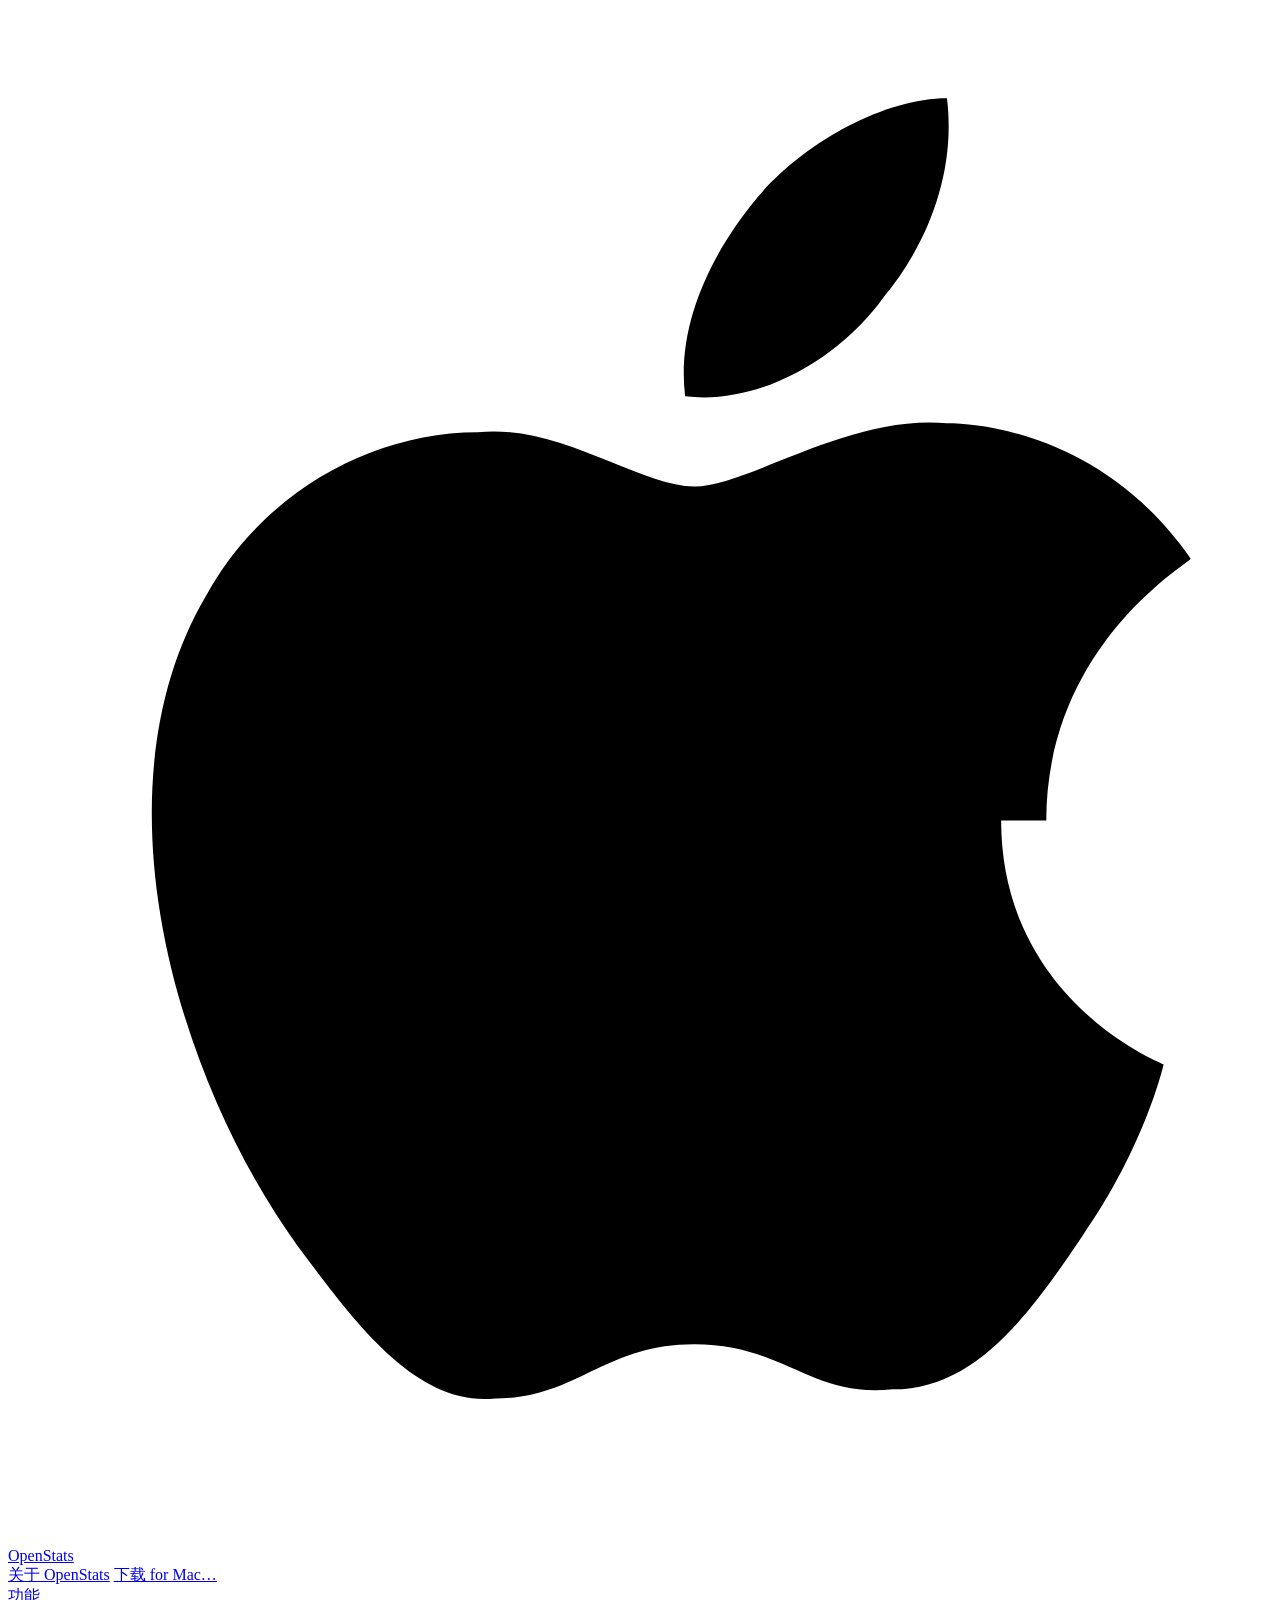
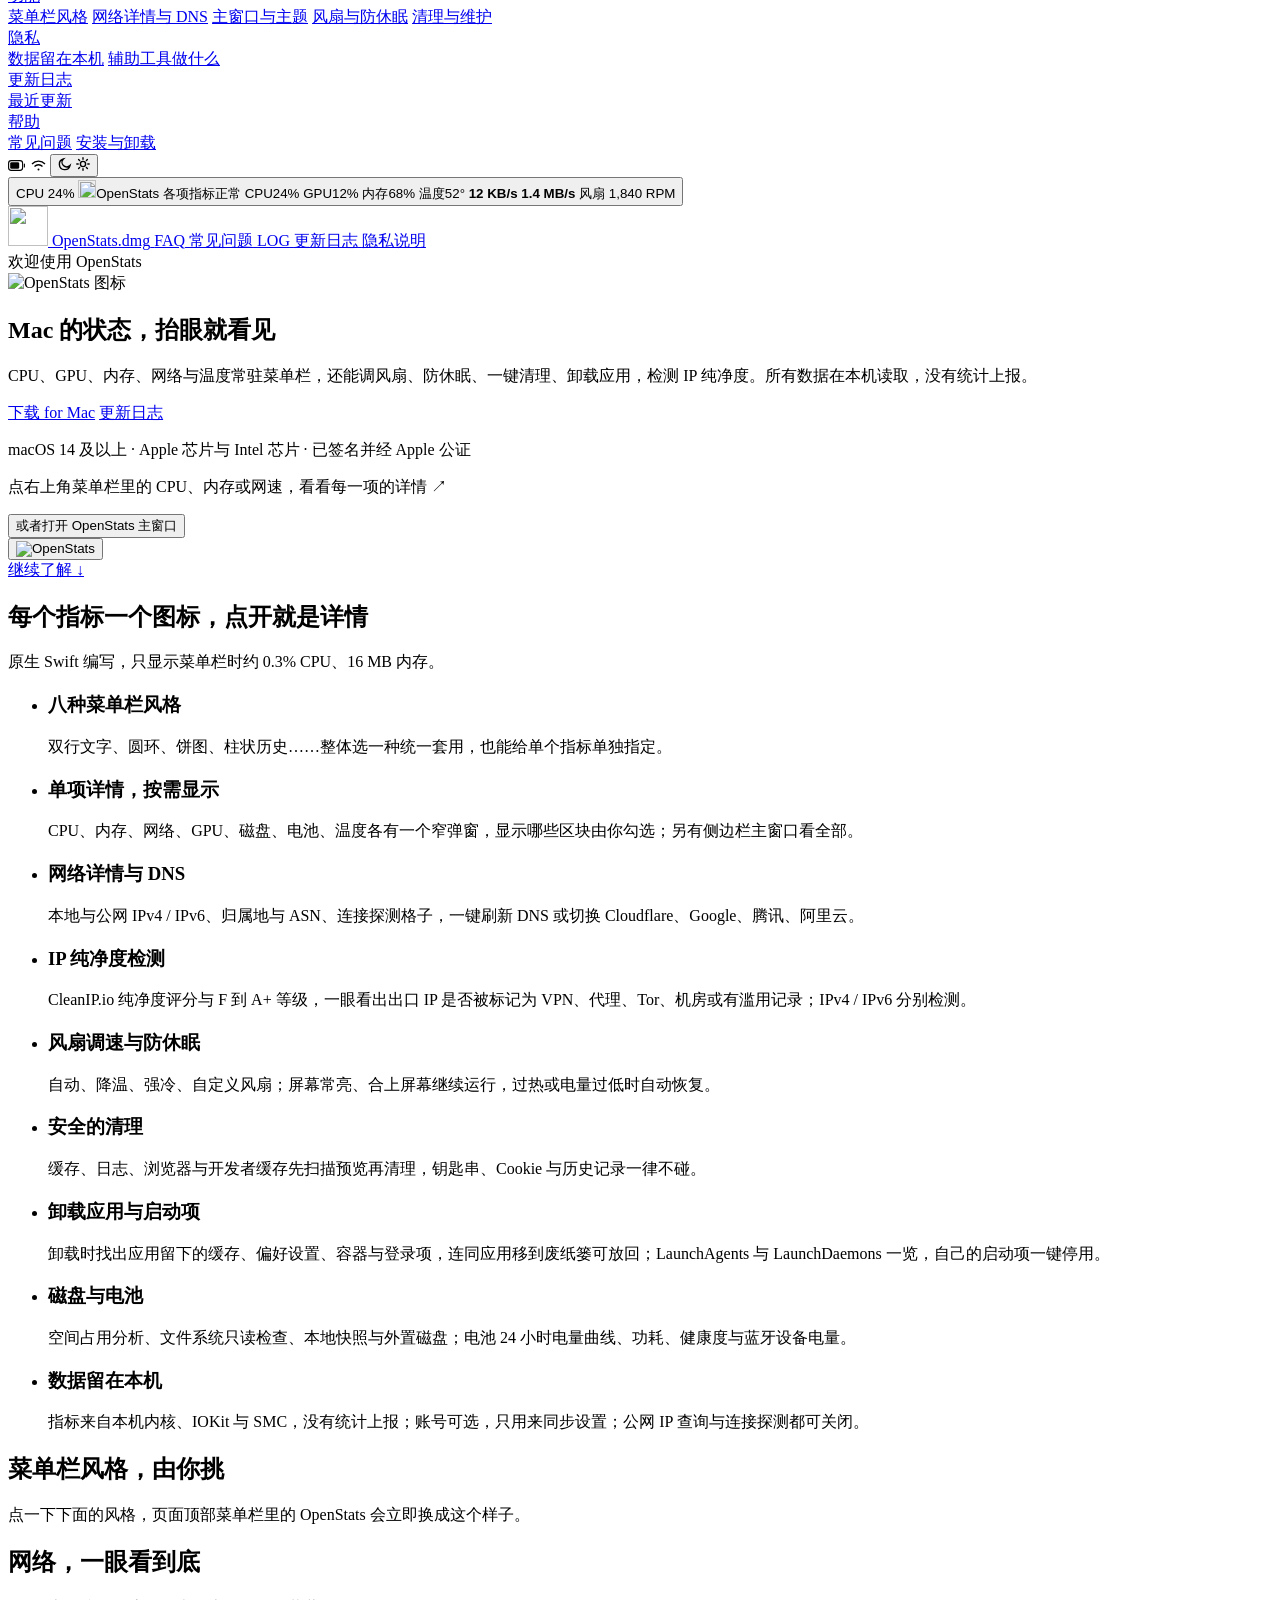
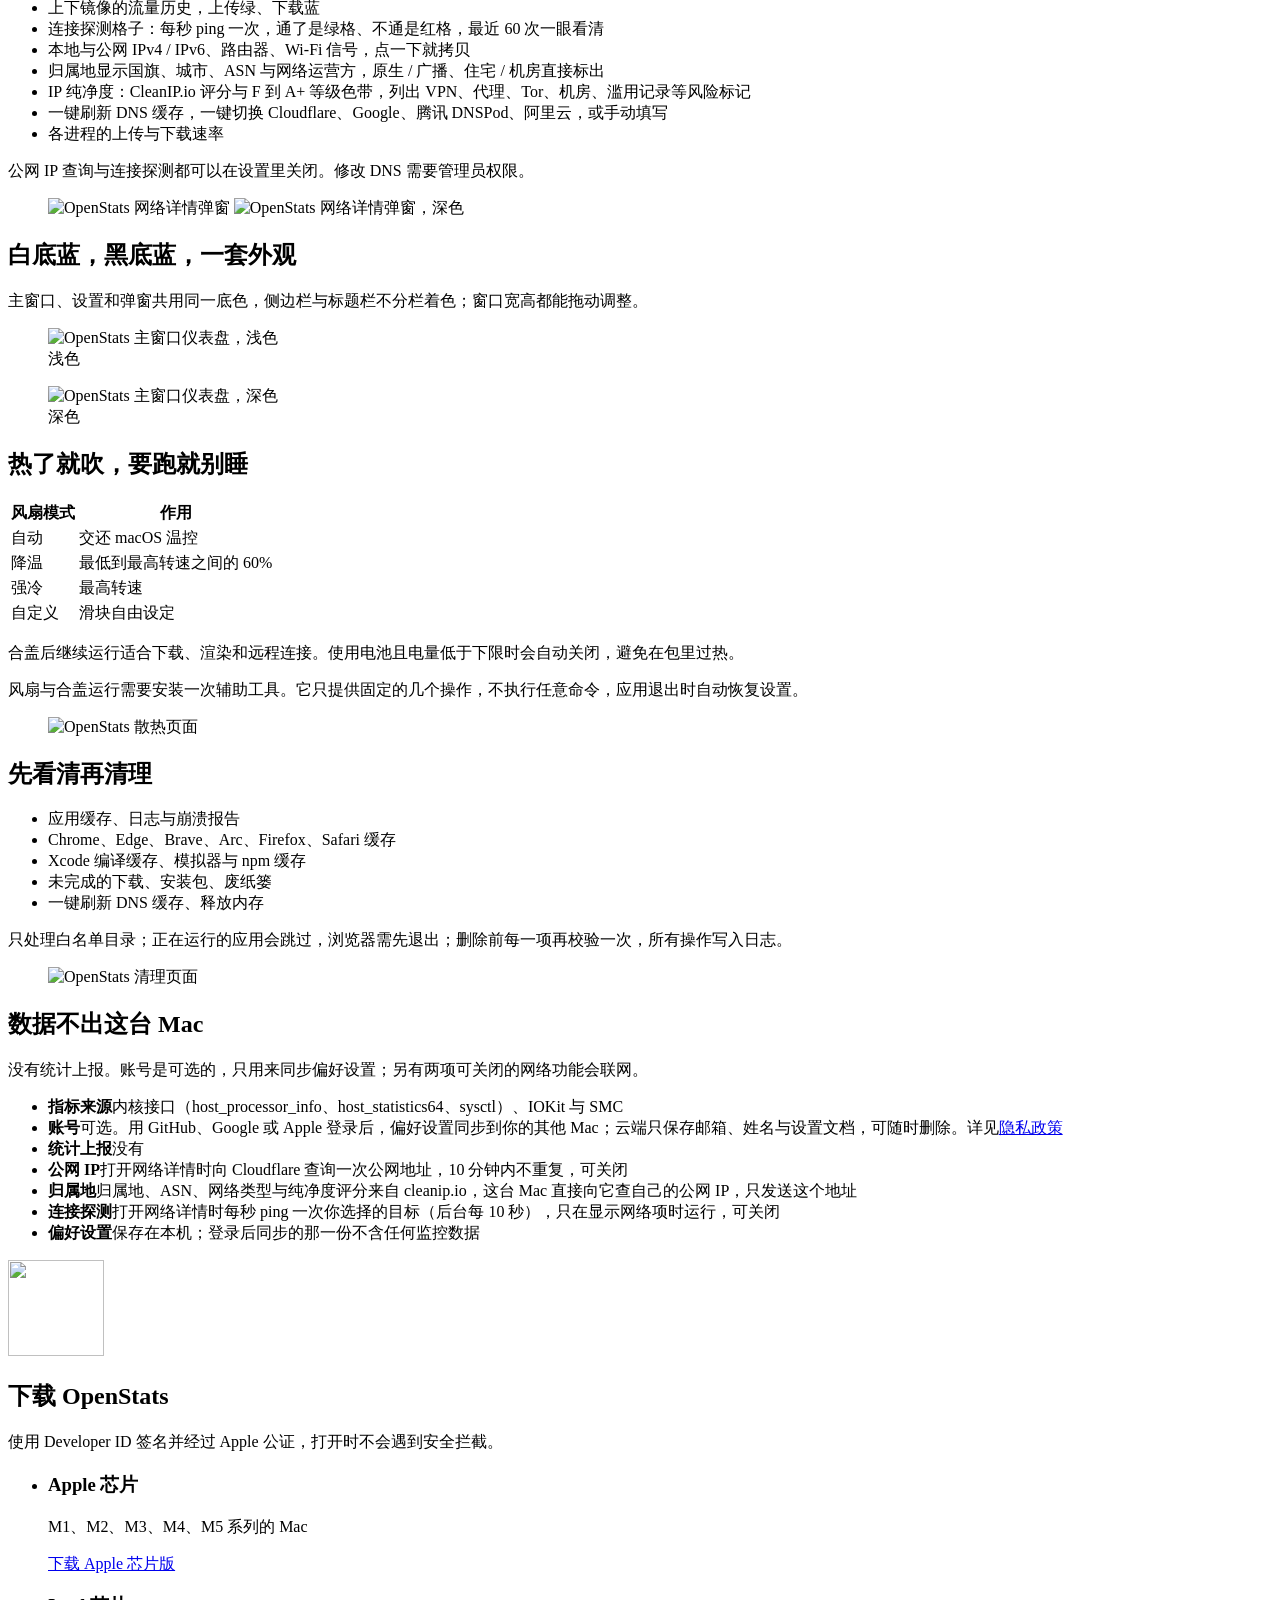
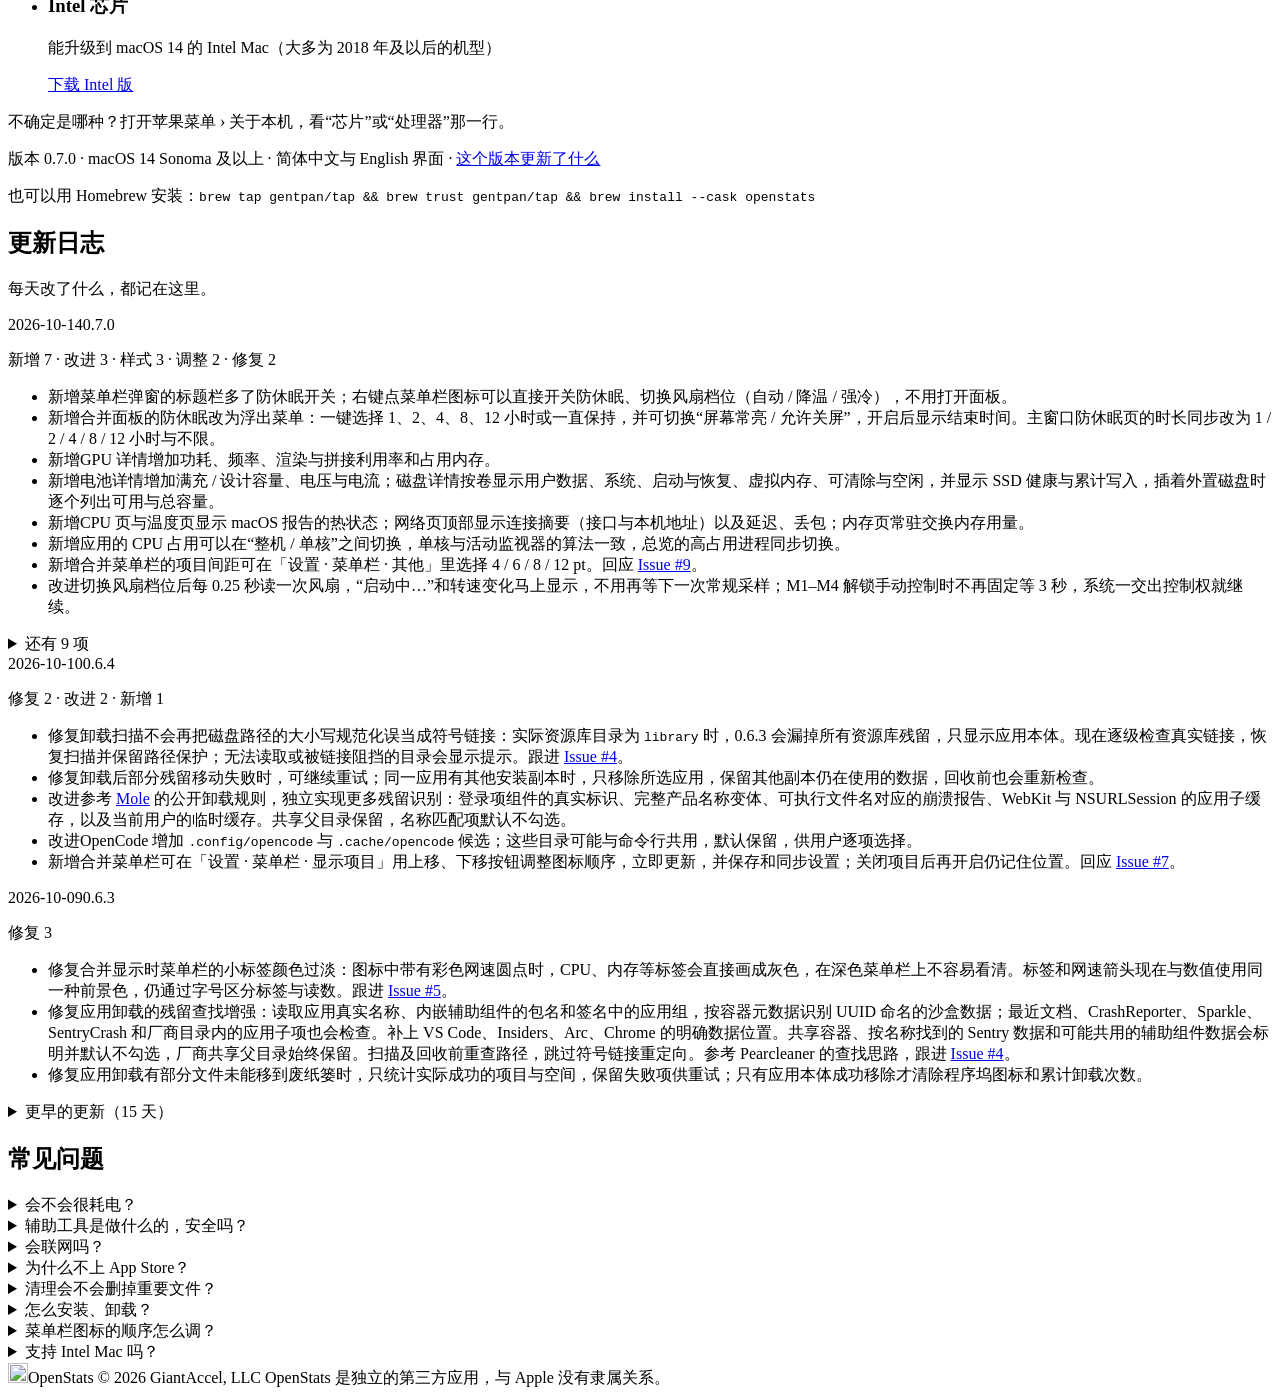
==== web/index.html @ 27b7c47d "Release 0.7.0 (0123) Redesigned menu bar popovers and combined overview, new GPU, battery, disk and " ====
<!doctype html>
<html lang="zh-CN">
<head>
<meta charset="utf-8">
<meta name="viewport" content="width=device-width, initial-scale=1">
<title>OpenStats — Mac 的状态，抬眼就看见</title>
<meta name="description" content="OpenStats 把 CPU、GPU、内存、网络与温度放进 macOS 菜单栏，还能调风扇、防休眠、一键清理。数据在本机读取，没有统计上报。">
<meta name="theme-color" content="#ffffff" media="(prefers-color-scheme: light)">
<meta name="theme-color" content="#0b0b0d" media="(prefers-color-scheme: dark)">
<link rel="canonical" href="https://getopenstats.com/">
<meta property="og:title" content="OpenStats — Mac 的状态，抬眼就看见">
<meta property="og:description" content="CPU、GPU、内存、网络与温度常驻菜单栏，还能调风扇、防休眠、一键清理。">
<meta property="og:type" content="website">
<meta property="og:url" content="https://getopenstats.com/">
<meta property="og:site_name" content="OpenStats">
<meta property="og:locale" content="zh_CN">
<meta property="og:image" content="https://getopenstats.com/assets/window-light.png">
<link rel="icon" href="assets/favicon.ico?v=871fa442" sizes="48x48">
<link rel="icon" type="image/png" sizes="32x32" href="assets/favicon-32.png?v=871fa442">
<link rel="apple-touch-icon" sizes="180x180" href="assets/apple-touch-icon.png?v=871fa442">
<script>
  // 在样式生效前确定主题，避免深色模式下先闪一下白底
  try {
    const saved = localStorage.getItem("os-theme");
    document.documentElement.dataset.theme = saved || (matchMedia("(prefers-color-scheme: dark)").matches ? "dark" : "light");
  } catch { document.documentElement.dataset.theme = "light"; }
</script>
<link rel="stylesheet" href="styles.css?v=871fa442">
<link rel="stylesheet" href="replica.css?v=871fa442">
</head>
<body>

<!-- ── 首屏：整屏就是一台 Mac ───────────────────────────────────────
     菜单栏同时是全站导航；右侧的 OpenStats 读数、点开的详情弹窗与主窗口都是 HTML 重建，
     数据由 replica.js 模拟。往下滚才是普通的介绍页。 -->
<header class="desktop" id="top">
  <div class="desktop__wall" aria-hidden="true"></div>

  <nav class="menubar" aria-label="站点导航">
    <svg class="menubar__apple" viewBox="0 0 14 17" fill="currentColor" aria-hidden="true">
      <path d="M11.5 9c0-1.9 1.5-2.8 1.6-2.9-.9-1.3-2.2-1.5-2.7-1.5-1.1-.1-2.2.7-2.8.7-.6 0-1.5-.7-2.4-.6-1.2 0-2.4.7-3 1.8-1.3 2.2-.3 5.4 1 7.2.6.8 1.3 1.8 2.2 1.7.9 0 1.2-.6 2.2-.6 1 0 1.3.6 2.2.5.9 0 1.5-.8 2.1-1.7.7-1 .9-1.9.9-1.9s-1.8-.7-1.8-2.7zM9.7 3.2c.5-.6.8-1.4.7-2.2-.7 0-1.6.5-2.1 1.1-.5.6-.9 1.4-.8 2.2.8.1 1.7-.4 2.2-1.1z"/>
    </svg>

    <div class="mb-menu">
      <a class="mb-title mb-title--app" href="#top" aria-haspopup="menu" aria-expanded="false">OpenStats</a>
      <div class="mb-drop" role="menu">
        <a role="menuitem" href="#features">关于 OpenStats</a>
        <a role="menuitem" href="#download">下载 for Mac…</a>
      </div>
    </div>
    <div class="mb-menu">
      <a class="mb-title" href="#features" aria-haspopup="menu" aria-expanded="false">功能</a>
      <div class="mb-drop" role="menu">
        <a role="menuitem" href="#styles">菜单栏风格</a>
        <a role="menuitem" href="#network">网络详情与 DNS</a>
        <a role="menuitem" href="#themes">主窗口与主题</a>
        <a role="menuitem" href="#thermal">风扇与防休眠</a>
        <a role="menuitem" href="#cleanup">清理与维护</a>
      </div>
    </div>
    <div class="mb-menu">
      <a class="mb-title" href="#privacy" aria-haspopup="menu" aria-expanded="false">隐私</a>
      <div class="mb-drop" role="menu">
        <a role="menuitem" href="#privacy">数据留在本机</a>
        <a role="menuitem" href="#faq">辅助工具做什么</a>
      </div>
    </div>
    <div class="mb-menu">
      <a class="mb-title" href="#changelog" aria-haspopup="menu" aria-expanded="false">更新日志</a>
      <div class="mb-drop" role="menu">
        <a role="menuitem" href="#changelog">最近更新</a>
      </div>
    </div>
    <div class="mb-menu">
      <a class="mb-title" href="#faq" aria-haspopup="menu" aria-expanded="false">帮助</a>
      <div class="mb-drop" role="menu">
        <a role="menuitem" href="#faq">常见问题</a>
        <a role="menuitem" href="#install">安装与卸载</a>
      </div>
    </div>

    <div class="menubar__right">
      <!-- OpenStats 的菜单栏图标：每个指标一个，内容由 replica.js 按当前风格绘制 -->
      <div class="mb-items" id="mbItems"></div>
      <svg class="menubar__extra" width="19" height="11" viewBox="0 0 19 11" fill="none" stroke="currentColor" stroke-width="1.1" aria-hidden="true">
        <rect x="0.6" y="0.6" width="14" height="9.8" rx="2.6"/><rect x="2.2" y="2.2" width="9" height="6.6" rx="1.4" fill="currentColor" stroke="none"/><path d="M16.4 4v3" stroke-linecap="round"/>
      </svg>
      <svg class="menubar__extra" width="15" height="11" viewBox="0 0 15 11" fill="none" stroke="currentColor" stroke-width="1.3" aria-hidden="true">
        <path d="M1 4a9 9 0 0 1 13 0M3.5 6.5a5.5 5.5 0 0 1 8 0"/><circle cx="7.5" cy="9.4" r="1" fill="currentColor" stroke="none"/>
      </svg>
      <button class="mb-icon" id="themeToggle" type="button" aria-label="切换浅色 / 深色">
        <svg class="mb-icon__moon" width="14" height="14" viewBox="0 0 14 14" fill="none" stroke="currentColor" stroke-width="1.4" aria-hidden="true"><path d="M12 8.6A5.4 5.4 0 1 1 5.4 2a4.2 4.2 0 0 0 6.6 6.6z"/></svg>
        <svg class="mb-icon__sun" width="14" height="14" viewBox="0 0 14 14" fill="none" stroke="currentColor" stroke-width="1.4" stroke-linecap="round" aria-hidden="true"><circle cx="7" cy="7" r="2.6"/><path d="M7 .8v1.4M7 11.8v1.4M.8 7h1.4M11.8 7h1.4M2.6 2.6l1 1M10.4 10.4l1 1M11.4 2.6l-1 1M3.6 10.4l-1 1"/></svg>
      </button>
      <time class="menubar__clock" id="menubarClock"></time>
    </div>
  </nav>

  <!-- 刘海岛：收起时是刘海，悬停或点击展开实时摘要 -->
  <button class="island" id="island" type="button" aria-expanded="false" aria-label="展开 OpenStats 刘海岛">
    <span class="island__compact">
      <span class="island__dot"></span>
      <span class="island__mini" data-bind="island-cpu">CPU 24%</span>
    </span>
    <span class="island__expanded" aria-hidden="true">
      <span class="island__row">
        <span class="island__brand"><img src="assets/icon.png?v=871fa442" alt="" width="18" height="18">OpenStats</span>
        <span class="island__health" data-bind="island-health">各项指标正常</span>
      </span>
      <span class="island__grid">
        <span class="island__tile"><span class="island__label">CPU</span><span class="island__value" data-bind="island-cpu-value">24%</span><span class="island__bar"><i data-bind="island-cpu-bar"></i></span></span>
        <span class="island__tile"><span class="island__label">GPU</span><span class="island__value" data-bind="island-gpu-value">12%</span><span class="island__bar"><i data-bind="island-gpu-bar"></i></span></span>
        <span class="island__tile"><span class="island__label">内存</span><span class="island__value" data-bind="island-mem-value">68%</span><span class="island__bar"><i data-bind="island-mem-bar"></i></span></span>
        <span class="island__tile"><span class="island__label">温度</span><span class="island__value" data-bind="island-temp-value">52°</span><span class="island__bar"><i data-bind="island-temp-bar"></i></span></span>
      </span>
      <span class="island__foot">
        <span><i class="dot dot--up"></i><b data-bind="island-up">12 KB/s</b></span>
        <span><i class="dot dot--down"></i><b data-bind="island-down">1.4 MB/s</b></span>
        <span data-bind="island-fan">风扇 1,840 RPM</span>
      </span>
    </span>
  </button>

  <!-- 左侧桌面图标 -->
  <nav class="desk-icons" aria-label="快捷入口">
    <a class="desk-icon" href="#download">
      <span class="desk-icon__art desk-icon__art--dmg" aria-hidden="true"><img src="assets/icon.png?v=871fa442" alt="" width="40" height="40"></span>
      <span class="desk-icon__name">OpenStats.dmg</span>
    </a>
    <a class="desk-icon" href="#faq">
      <span class="desk-icon__art desk-icon__art--doc" aria-hidden="true"><span>FAQ</span></span>
      <span class="desk-icon__name">常见问题</span>
    </a>
    <a class="desk-icon" href="#changelog">
      <span class="desk-icon__art desk-icon__art--doc" aria-hidden="true"><span>LOG</span></span>
      <span class="desk-icon__name">更新日志</span>
    </a>
    <a class="desk-icon" href="#privacy">
      <span class="desk-icon__art desk-icon__art--folder" aria-hidden="true"></span>
      <span class="desk-icon__name">隐私说明</span>
    </a>
  </nav>

  <!-- 欢迎窗口：首屏的主要文案 -->
  <section class="window hero" aria-labelledby="heroTitle">
    <div class="window__bar">
      <span class="window__lights" aria-hidden="true"><i></i><i></i><i></i></span>
      <span class="window__title">欢迎使用 OpenStats</span>
    </div>
    <div class="window__body hero__body">
      <img class="hero__icon" src="assets/icon.png?v=871fa442" alt="OpenStats 图标" width="72" height="72">
      <h1 class="hero__title" id="heroTitle">Mac 的状态，抬眼就看见</h1>
      <p class="hero__lead">CPU、GPU、内存、网络与温度常驻菜单栏，还能调风扇、防休眠、一键清理、卸载应用，检测 IP 纯净度。所有数据在本机读取，没有统计上报。</p>
      <div class="hero__actions">
        <a class="btn btn--primary" href="#download">下载 for Mac</a>
        <a class="btn btn--secondary" href="#changelog">更新日志</a>
      </div>
      <p class="hero__meta">macOS 14 及以上 · Apple 芯片与 Intel 芯片 · 已签名并经 Apple 公证</p>
      <p class="hero__hint">点右上角菜单栏里的 CPU、内存或网速，看看每一项的详情 ↗</p>
      <button class="hero__link" id="heroOpenWindow" type="button">或者打开 OpenStats 主窗口</button>
    </div>
  </section>

  <!-- 菜单栏详情弹窗与主窗口：由 replica.js 渲染 -->
  <div class="os-popover" id="osPopover" role="dialog" aria-label="OpenStats 详情" hidden></div>
  <div class="os-window" id="osWindow" role="dialog" aria-label="OpenStats 主窗口" hidden></div>

  <!-- 程序坞 -->
  <nav class="dock" aria-label="程序坞">
    <a class="dock__item" href="#features" title="访达"><span class="dock__art dock__art--finder" aria-hidden="true"></span></a>
    <button class="dock__item" id="dockOpenStats" type="button" title="打开 OpenStats"><img class="dock__art" src="assets/icon.png?v=871fa442" alt="OpenStats"></button>
    <a class="dock__item" href="#thermal" title="风扇与防休眠"><span class="dock__art dock__art--fan" aria-hidden="true"></span></a>
    <a class="dock__item" href="#cleanup" title="清理"><span class="dock__art dock__art--clean" aria-hidden="true"></span></a>
    <a class="dock__item" href="#install" title="Homebrew 安装"><span class="dock__art dock__art--terminal" aria-hidden="true"></span></a>
    <span class="dock__divider" aria-hidden="true"></span>
    <a class="dock__item" href="#download" title="下载"><span class="dock__art dock__art--download" aria-hidden="true"></span></a>
  </nav>

  <a class="scroll-cue" href="#features" aria-label="继续了解">继续了解 ↓</a>
</header>

<main>
  <section class="band" id="features">
    <div class="shell">
      <div class="section-head">
        <h2>每个指标一个图标，点开就是详情</h2>
        <p>原生 Swift 编写，只显示菜单栏时约 0.3% CPU、16 MB 内存。</p>
      </div>
      <ul class="feature-grid">
        <li class="feature">
          <h3>八种菜单栏风格</h3>
          <p>双行文字、圆环、饼图、柱状历史……整体选一种统一套用，也能给单个指标单独指定。</p>
        </li>
        <li class="feature">
          <h3>单项详情，按需显示</h3>
          <p>CPU、内存、网络、GPU、磁盘、电池、温度各有一个窄弹窗，显示哪些区块由你勾选；另有侧边栏主窗口看全部。</p>
        </li>
        <li class="feature">
          <h3>网络详情与 DNS</h3>
          <p>本地与公网 IPv4 / IPv6、归属地与 ASN、连接探测格子，一键刷新 DNS 或切换 Cloudflare、Google、腾讯、阿里云。</p>
        </li>
        <li class="feature">
          <h3>IP 纯净度检测</h3>
          <p>CleanIP.io 纯净度评分与 F 到 A+ 等级，一眼看出出口 IP 是否被标记为 VPN、代理、Tor、机房或有滥用记录；IPv4 / IPv6 分别检测。</p>
        </li>
        <li class="feature">
          <h3>风扇调速与防休眠</h3>
          <p>自动、降温、强冷、自定义风扇；屏幕常亮、合上屏幕继续运行，过热或电量过低时自动恢复。</p>
        </li>
        <li class="feature">
          <h3>安全的清理</h3>
          <p>缓存、日志、浏览器与开发者缓存先扫描预览再清理，钥匙串、Cookie 与历史记录一律不碰。</p>
        </li>
        <li class="feature">
          <h3>卸载应用与启动项</h3>
          <p>卸载时找出应用留下的缓存、偏好设置、容器与登录项，连同应用移到废纸篓可放回；LaunchAgents 与 LaunchDaemons 一览，自己的启动项一键停用。</p>
        </li>
        <li class="feature">
          <h3>磁盘与电池</h3>
          <p>空间占用分析、文件系统只读检查、本地快照与外置磁盘；电池 24 小时电量曲线、功耗、健康度与蓝牙设备电量。</p>
        </li>
        <li class="feature">
          <h3>数据留在本机</h3>
          <p>指标来自本机内核、IOKit 与 SMC，没有统计上报；账号可选，只用来同步设置；公网 IP 查询与连接探测都可关闭。</p>
        </li>
      </ul>
    </div>
  </section>

  <section class="band band--alt" id="styles">
    <div class="shell">
      <div class="section-head">
        <h2>菜单栏风格，由你挑</h2>
        <p>点一下下面的风格，页面顶部菜单栏里的 OpenStats 会立即换成这个样子。</p>
      </div>
      <div class="style-picker" id="stylePicker" role="radiogroup" aria-label="菜单栏风格"></div>
      <div class="style-preview">
        <div class="style-preview__bar style-preview__bar--light" id="stylePreviewLight"></div>
        <div class="style-preview__bar style-preview__bar--dark" id="stylePreviewDark"></div>
        <p class="style-preview__caption" id="styleCaption"></p>
      </div>
    </div>
  </section>

  <section class="band" id="network">
    <div class="shell split">
      <div class="split__text">
        <h2>网络，一眼看到底</h2>
        <ul class="check-list">
          <li>上下镜像的流量历史，上传绿、下载蓝</li>
          <li>连接探测格子：每秒 ping 一次，通了是绿格、不通是红格，最近 60 次一眼看清</li>
          <li>本地与公网 IPv4 / IPv6、路由器、Wi‑Fi 信号，点一下就拷贝</li>
          <li>归属地显示国旗、城市、ASN 与网络运营方，原生 / 广播、住宅 / 机房直接标出</li>
          <li>IP 纯净度：CleanIP.io 评分与 F 到 A+ 等级色带，列出 VPN、代理、Tor、机房、滥用记录等风险标记</li>
          <li>一键刷新 DNS 缓存，一键切换 Cloudflare、Google、腾讯 DNSPod、阿里云，或手动填写</li>
          <li>各进程的上传与下载速率</li>
        </ul>
        <p class="note">公网 IP 查询与连接探测都可以在设置里关闭。修改 DNS 需要管理员权限。</p>
      </div>
      <figure class="shot shot--popover split__media">
        <img class="shot--light" src="assets/popover-network-light.png?v=871fa442" alt="OpenStats 网络详情弹窗" loading="lazy">
        <img class="shot--dark" src="assets/popover-network-dark.png?v=871fa442" alt="OpenStats 网络详情弹窗，深色" loading="lazy">
      </figure>
    </div>
  </section>

  <section class="band band--alt" id="themes">
    <div class="shell">
      <div class="section-head">
        <h2>白底蓝，黑底蓝，一套外观</h2>
        <p>主窗口、设置和弹窗共用同一底色，侧边栏与标题栏不分栏着色；窗口宽高都能拖动调整。</p>
      </div>
      <div class="shots">
        <figure class="shot"><img src="assets/window-light.png?v=871fa442" alt="OpenStats 主窗口仪表盘，浅色" loading="lazy"><figcaption>浅色</figcaption></figure>
        <figure class="shot"><img src="assets/window-dark.png?v=871fa442" alt="OpenStats 主窗口仪表盘，深色" loading="lazy"><figcaption>深色</figcaption></figure>
      </div>
    </div>
  </section>

  <section class="band" id="thermal">
    <div class="shell split">
      <div class="split__text">
        <h2>热了就吹，要跑就别睡</h2>
        <table class="mode-table">
          <thead><tr><th>风扇模式</th><th>作用</th></tr></thead>
          <tbody>
            <tr><td>自动</td><td>交还 macOS 温控</td></tr>
            <tr><td>降温</td><td>最低到最高转速之间的 60%</td></tr>
            <tr><td>强冷</td><td>最高转速</td></tr>
            <tr><td>自定义</td><td>滑块自由设定</td></tr>
          </tbody>
        </table>
        <p>合盖后继续运行适合下载、渲染和远程连接。使用电池且电量低于下限时会自动关闭，避免在包里过热。</p>
        <p class="note">风扇与合盖运行需要安装一次辅助工具。它只提供固定的几个操作，不执行任意命令，应用退出时自动恢复设置。</p>
      </div>
      <figure class="shot split__media"><img src="assets/thermal.png?v=871fa442" alt="OpenStats 散热页面" loading="lazy"></figure>
    </div>
  </section>

  <section class="band band--alt" id="cleanup">
    <div class="shell split split--reverse">
      <div class="split__text">
        <h2>先看清再清理</h2>
        <ul class="check-list">
          <li>应用缓存、日志与崩溃报告</li>
          <li>Chrome、Edge、Brave、Arc、Firefox、Safari 缓存</li>
          <li>Xcode 编译缓存、模拟器与 npm 缓存</li>
          <li>未完成的下载、安装包、废纸篓</li>
          <li>一键刷新 DNS 缓存、释放内存</li>
        </ul>
        <p>只处理白名单目录；正在运行的应用会跳过，浏览器需先退出；删除前每一项再校验一次，所有操作写入日志。</p>
      </div>
      <figure class="shot split__media"><img src="assets/cleaner.png?v=871fa442" alt="OpenStats 清理页面" loading="lazy"></figure>
    </div>
  </section>

  <section class="band" id="privacy">
    <div class="shell narrow">
      <div class="section-head">
        <h2>数据不出这台 Mac</h2>
        <p>没有统计上报。账号是可选的，只用来同步偏好设置；另有两项可关闭的网络功能会联网。</p>
      </div>
      <ul class="fact-list">
        <li><b>指标来源</b><span>内核接口（host_processor_info、host_statistics64、sysctl）、IOKit 与 SMC</span></li>
        <li><b>账号</b><span>可选。用 GitHub、Google 或 Apple 登录后，偏好设置同步到你的其他 Mac；云端只保存邮箱、姓名与设置文档，可随时删除。详见<a href="privacy.html">隐私政策</a></span></li>
        <li><b>统计上报</b><span>没有</span></li>
        <li><b>公网 IP</b><span>打开网络详情时向 Cloudflare 查询一次公网地址，10 分钟内不重复，可关闭</span></li>
        <li><b>归属地</b><span>归属地、ASN、网络类型与纯净度评分来自 cleanip.io，这台 Mac 直接向它查自己的公网 IP，只发送这个地址</span></li>
        <li><b>连接探测</b><span>打开网络详情时每秒 ping 一次你选择的目标（后台每 10 秒），只在显示网络项时运行，可关闭</span></li>
        <li><b>偏好设置</b><span>保存在本机；登录后同步的那一份不含任何监控数据</span></li>
      </ul>
    </div>
  </section>

  <section class="band band--alt" id="download">
    <div class="shell narrow download">
      <img src="assets/icon.png?v=871fa442" alt="" width="96" height="96">
      <h2>下载 OpenStats</h2>
      <p>使用 Developer ID 签名并经过 Apple 公证，打开时不会遇到安全拦截。</p>
      <ul class="download__options">
        <li class="download__option">
          <h3>Apple 芯片</h3>
          <p>M1、M2、M3、M4、M5 系列的 Mac</p>
          <a class="btn btn--primary" href="download/OpenStats-0.7.0-AppleSilicon.dmg">下载 Apple 芯片版</a>
        </li>
        <li class="download__option">
          <h3>Intel 芯片</h3>
          <p>能升级到 macOS 14 的 Intel Mac（大多为 2018 年及以后的机型）</p>
          <a class="btn btn--primary" href="download/OpenStats-0.7.0-Intel.dmg">下载 Intel 版</a>
        </li>
      </ul>
      <p class="download__hint">不确定是哪种？打开苹果菜单 › 关于本机，看“芯片”或“处理器”那一行。</p>
      <p class="hero__meta">版本 0.7.0 · macOS 14 Sonoma 及以上 · 简体中文与 English 界面 · <a href="#changelog">这个版本更新了什么</a></p>
      <p class="download__brew">也可以用 Homebrew 安装：<code>brew tap gentpan/tap &amp;&amp; brew trust gentpan/tap &amp;&amp; brew install --cask openstats</code></p>
    </div>
  </section>

  <section class="band" id="changelog">
    <div class="shell narrow">
      <div class="section-head">
        <h2>更新日志</h2>
        <p>每天改了什么，都记在这里。</p>
      </div>
      <!-- changelog:start -->
      <!-- 由 Scripts/sync_changelog.py 从 CHANGELOG.md 生成，请勿手改。 -->
      <div class="log">
        <article class="log__day">
          <div class="log__head"><time datetime="2026-10-14">2026-10-14</time><span class="log__tag">0.7.0</span></div>
          <p class="log__counts">新增 7 · 改进 3 · 样式 3 · 调整 2 · 修复 2</p>
          <ul class="log__list">
            <li><span class="log__kind">新增</span>菜单栏弹窗的标题栏多了防休眠开关；右键点菜单栏图标可以直接开关防休眠、切换风扇档位（自动 / 降温 / 强冷），不用打开面板。</li>
            <li><span class="log__kind">新增</span>合并面板的防休眠改为浮出菜单：一键选择 1、2、4、8、12 小时或一直保持，并可切换“屏幕常亮 / 允许关屏”，开启后显示结束时间。主窗口防休眠页的时长同步改为 1 / 2 / 4 / 8 / 12 小时与不限。</li>
            <li><span class="log__kind">新增</span>GPU 详情增加功耗、频率、渲染与拼接利用率和占用内存。</li>
            <li><span class="log__kind">新增</span>电池详情增加满充 / 设计容量、电压与电流；磁盘详情按卷显示用户数据、系统、启动与恢复、虚拟内存、可清除与空闲，并显示 SSD 健康与累计写入，插着外置磁盘时逐个列出可用与总容量。</li>
            <li><span class="log__kind">新增</span>CPU 页与温度页显示 macOS 报告的热状态；网络页顶部显示连接摘要（接口与本机地址）以及延迟、丢包；内存页常驻交换内存用量。</li>
            <li><span class="log__kind">新增</span>应用的 CPU 占用可以在“整机 / 单核”之间切换，单核与活动监视器的算法一致，总览的高占用进程同步切换。</li>
            <li><span class="log__kind">新增</span>合并菜单栏的项目间距可在「设置 · 菜单栏 · 其他」里选择 4 / 6 / 8 / 12 pt。回应 <a href="https://github.com/gentpan/OpenStats/issues/9">Issue #9</a>。</li>
            <li><span class="log__kind">改进</span>切换风扇档位后每 0.25 秒读一次风扇，“启动中…”和转速变化马上显示，不用再等下一次常规采样；M1–M4 解锁手动控制时不再固定等 3 秒，系统一交出控制权就继续。</li>
          </ul>
          <details class="log__rest">
            <summary>还有 9 项</summary>
            <ul class="log__list">
              <li><span class="log__kind">改进</span>高占用进程、按应用汇总和网络进程列表固定名次：仍在前几名的应用留在原位、只更新数值，面板不再上下跳动。</li>
              <li><span class="log__kind">改进</span>菜单栏弹窗改用接近 macOS 原生的紧凑字号，CPU、内存、磁盘、温度弹窗的次要区块默认收起（可在设置里逐个打开），各弹窗明显变矮，合并面板从接近一屏高降到约 700pt。网络弹窗的连接探测、接口与累计流量、IP 纯净度和 DNS 保持默认显示。</li>
              <li><span class="log__kind">样式</span>合并面板重新设计：CPU、GPU、内存三个圆环一行，下面是电池 | 磁盘、网络 | 风扇两列，风扇档位改为下拉菜单，顶部改为一行状态加一行机器信息。</li>
              <li><span class="log__kind">样式</span>七个详情弹窗统一顶部版式：左边一个主数值，右边三项次要读数；数字常规字重，单位缩小变淡，只有标题用粗体。</li>
              <li><span class="log__kind">样式</span>内存的压力格子改为用量走势线，线的颜色表示压力；进度条的圆角改为略钝的直角；温度正常时不再着色，偏高变黄、过热变红。</li>
              <li><span class="log__kind">调整</span>合并菜单栏的默认项目间距从 12pt 改为 8pt。</li>
              <li><span class="log__kind">调整</span>磁盘“读写最多的应用”的数字改为与条形一致的最近十几秒平均速率，不会再出现条形很长、数字却是 0 的情况。</li>
              <li><span class="log__kind">修复</span>电池电量正好 20% 时，不同位置的颜色不一致。</li>
              <li><span class="log__kind">修复</span>风扇转速缺少千分位；网络流量峰值的上传、下载顺序与顶部不一致。</li>
            </ul>
          </details>
        </article>
        <article class="log__day">
          <div class="log__head"><time datetime="2026-10-10">2026-10-10</time><span class="log__tag">0.6.4</span></div>
          <p class="log__counts">修复 2 · 改进 2 · 新增 1</p>
          <ul class="log__list">
            <li><span class="log__kind">修复</span>卸载扫描不会再把磁盘路径的大小写规范化误当成符号链接：实际资源库目录为 <code>library</code> 时，0.6.3 会漏掉所有资源库残留，只显示应用本体。现在逐级检查真实链接，恢复扫描并保留路径保护；无法读取或被链接阻挡的目录会显示提示。跟进 <a href="https://github.com/gentpan/OpenStats/issues/4">Issue #4</a>。</li>
            <li><span class="log__kind">修复</span>卸载后部分残留移动失败时，可继续重试；同一应用有其他安装副本时，只移除所选应用，保留其他副本仍在使用的数据，回收前也会重新检查。</li>
            <li><span class="log__kind">改进</span>参考 <a href="https://github.com/tw93/Mole">Mole</a> 的公开卸载规则，独立实现更多残留识别：登录项组件的真实标识、完整产品名称变体、可执行文件名对应的崩溃报告、WebKit 与 NSURLSession 的应用子缓存，以及当前用户的临时缓存。共享父目录保留，名称匹配项默认不勾选。</li>
            <li><span class="log__kind">改进</span>OpenCode 增加 <code>.config/opencode</code> 与 <code>.cache/opencode</code> 候选；这些目录可能与命令行共用，默认保留，供用户逐项选择。</li>
            <li><span class="log__kind">新增</span>合并菜单栏可在「设置 · 菜单栏 · 显示项目」用上移、下移按钮调整图标顺序，立即更新，并保存和同步设置；关闭项目后再开启仍记住位置。回应 <a href="https://github.com/gentpan/OpenStats/issues/7">Issue #7</a>。</li>
          </ul>
        </article>
        <article class="log__day">
          <div class="log__head"><time datetime="2026-10-09">2026-10-09</time><span class="log__tag">0.6.3</span></div>
          <p class="log__counts">修复 3</p>
          <ul class="log__list">
            <li><span class="log__kind">修复</span>合并显示时菜单栏的小标签颜色过淡：图标中带有彩色网速圆点时，CPU、内存等标签会直接画成灰色，在深色菜单栏上不容易看清。标签和网速箭头现在与数值使用同一种前景色，仍通过字号区分标签与读数。跟进 <a href="https://github.com/gentpan/OpenStats/issues/5">Issue #5</a>。</li>
            <li><span class="log__kind">修复</span>应用卸载的残留查找增强：读取应用真实名称、内嵌辅助组件的包名和签名中的应用组，按容器元数据识别 UUID 命名的沙盒数据；最近文档、CrashReporter、Sparkle、SentryCrash 和厂商目录内的应用子项也会检查。补上 VS Code、Insiders、Arc、Chrome 的明确数据位置。共享容器、按名称找到的 Sentry 数据和可能共用的辅助组件数据会标明并默认不勾选，厂商共享父目录始终保留。扫描及回收前重查路径，跳过符号链接重定向。参考 Pearcleaner 的查找思路，跟进 <a href="https://github.com/gentpan/OpenStats/issues/4">Issue #4</a>。</li>
            <li><span class="log__kind">修复</span>应用卸载有部分文件未能移到废纸篓时，只统计实际成功的项目与空间，保留失败项供重试；只有应用本体成功移除才清除程序坞图标和累计卸载次数。</li>
          </ul>
        </article>
        <details class="log__older">
          <summary>更早的更新（15 天）</summary>
        <article class="log__day">
          <div class="log__head"><time datetime="2026-10-01">2026-10-01</time><span class="log__tag">0.6.3</span></div>
          <p class="log__counts">新增 3 · 调整 2</p>
          <ul class="log__list">
            <li><span class="log__kind">新增</span>菜单栏布局多一种“仅图标”：菜单栏只显示 OpenStats 标志，不画任何数值，点击弹出完整面板。原来要把所有显示项目都关掉才能只剩一个图标，而且显示的是通用的心电图符号；现在关掉所有项目时也显示 OpenStats 标志。仅图标模式下“整体风格”和“显示项目”暂不生效，已开启的项目会保留，切回其他布局后恢复。</li>
            <li><span class="log__kind">新增</span>“合并显示”和“仅图标”点开的是完整面板，指标、进程与常用工具集中在一页：顶部是健康评分与芯片、内存、系统、运行时间标签，下面两列卡片显示 CPU、GPU、内存、磁盘、网络、风扇（可直接切换自动 / 降温 / 强冷），再往下是电池、高占用进程，以及摄像头和麦克风是否正在使用、防休眠与清理入口、累计清理记录（已清理空间、已卸载应用、已优化次数）。顶部标签列出这台 Mac 上的全部项目，不再只列菜单栏里开启的。</li>
            <li><span class="log__kind">新增</span>风扇从停转起步时显示“正在启动风扇…”。Apple 芯片的风扇固件从停转起步要先低速拖转约 5 秒，期间转速读数一直是 0，之前看起来像是点了降温没反应。</li>
            <li><span class="log__kind">调整</span>“合并为一个”改名为“合并显示”。</li>
            <li><span class="log__kind">调整</span>仪表盘的芯片、内存、系统、运行时间、机型标签始终排成一行，放不下时依次省去机型、把运行时间缩成最大单位。</li>
          </ul>
        </article>
        <article class="log__day">
          <div class="log__head"><time datetime="2026-09-24">2026-09-24</time><span class="log__tag">0.6.3</span></div>
          <p class="log__counts">新增 2 · 修复 4</p>
          <ul class="log__list">
            <li><span class="log__kind">新增</span>网络测速可以选线路：开着 Surge、Clash 等 VPN 或代理时，窗口顶部出现“直连 / 经 Surge”切换。直连绑定物理网卡、绕开代理，测的是本机宽带；经代理测的是代理线路。下载、上传与延迟都按选的线路走，每张卡片标出这次走的是哪条。</li>
            <li><span class="log__kind">新增</span>国内分省三网延迟改用电信、联通、移动的标志，不再用“电 / 联 / 移”字块。</li>
            <li><span class="log__kind">修复</span>开着 VPN 时网络测速的延迟全是假的（零点几到十几毫秒）：TCP 建连被本机代理当场应答，测到的只是本机到代理这一段，与节点远近无关。现在直连时绕开代理计时；经代理时改用同一条连接上的 HTTP 往返，每次都要等目标真的回应。国内三网节点只允许测建连，始终直连测，VPN 不让绕开时直接提示，不再给出假数字。远距离线路偶尔丢握手包，国内节点多测一次、超时放宽到 4 秒。</li>
            <li><span class="log__kind">修复</span>本机宽带的延迟扣掉 Cloudflare 响应头里报的服务器处理时间，与 Cloudflare 官方测速的算法一致。</li>
            <li><span class="log__kind">修复</span>测速后顶栏出现“本次用掉”时，标题“网络测速”被挤成竖排。</li>
            <li><span class="log__kind">修复</span>绕开代理解析域名时，Cloudflare DoH 连不上就换 Google、阿里的 DoH，出口与分流窗口的原始出口归属地也因此更容易查到。</li>
          </ul>
        </article>
        <article class="log__day">
          <div class="log__head"><time datetime="2026-09-21">2026-09-21</time><span class="log__tag">0.6.3</span></div>
          <p class="log__counts">新增 1</p>
          <ul class="log__list">
            <li><span class="log__kind">新增</span>菜单栏多一种“双行居中”风格：两行各自居中。原来的“双行文字”是两行一起靠右对齐，标签比数值宽的时候（风扇 0、温度 54°），数值会被推到右边看着偏。居中之后数值正落在标签下面。设置 · 菜单栏里选整体风格，也可以只给某一项单独用。</li>
          </ul>
        </article>
        <article class="log__day">
          <div class="log__head"><time datetime="2026-09-21">2026-09-21</time><span class="log__tag">0.6.2</span></div>
          <p class="log__counts">修复 2</p>
          <ul class="log__list">
            <li><span class="log__kind">修复</span>账号登录后应用直接退出：在登录窗口里选完 GitHub、Google 或 Apple 账号，应用立即闪退，重新打开也没有登录状态。原因是系统在后台队列回调登录结果，而回调闭包带着主线程隔离，被运行时当场中止，令牌还没来得及换取和保存。现在回调改为不带隔离、收到后再回到主线程处理，并补了回归测试。</li>
            <li><span class="log__kind">修复</span>英文界面下测速窗口的“开始”按钮没有翻译，仍显示中文。</li>
          </ul>
        </article>
        <article class="log__day">
          <div class="log__head"><time datetime="2026-09-18">2026-09-18</time><span class="log__tag">0.6.1</span></div>
          <p class="log__counts">新增 1</p>
          <ul class="log__list">
            <li><span class="log__kind">新增</span>菜单栏“合并为一个”时，点击图标弹出状态总览，不再直接打开主窗口：菜单栏里开启的每一项占一行，写着当前数值、一句状态（负载与温度、已用内存、上下行速度、剩余时间等）和最近的走势，数值偏高时变色；点一行或点顶部的标签，就能看到该项的完整详情，与“每项独立”时点单个图标看到的一样。顶部标签可在总览与各项之间来回切换，面板高度随内容变化；标题栏右侧可以打开主窗口的仪表盘或设置。「设置 · 菜单栏」里各项弹窗显示哪些区块的选项，合并模式下同样可用。解决 <a href="https://github.com/gentpan/OpenStats/issues/2">Issue #2</a>：合并显示时点击只能打开主窗口，看不到各项状态。</li>
          </ul>
        </article>
        <article class="log__day">
          <div class="log__head"><time datetime="2026-09-18">2026-09-18</time><span class="log__tag">0.6.0</span></div>
          <p class="log__counts">新增 5 · 样式 1</p>
          <ul class="log__list">
            <li><span class="log__kind">新增</span>新增出口与分流窗口：网络页顶栏和菜单栏网络弹窗各有一个入口。一次检测约十秒，看清 VPN 与代理有没有生效、各个网站分别从哪个出口出去。</li>
            <li><span class="log__kind">新增</span>结论只用一句话说清：未使用代理、代理出口（地区）、代理没有生效、网络不通四种情况。右侧同时给出经代理、直连、连不上的网站数量。</li>
            <li><span class="log__kind">新增</span>本机网络：物理网卡的出口 IP、归属地、运营商与 IPv6。归属地数据来自 cleanip.io。</li>
            <li><span class="log__kind">新增</span>网站分流：25 个常用网站分别从哪个出口出去。按 AI、影音、社交、开发、国内分类筛选；接入 Cloudflare 的网站能实测出口与边缘节点，其余按国内 / 国际规则推断，每个网站带延迟信号条。</li>
            <li><span class="log__kind">新增</span>代理方式一览：VPN / 隧道、系统代理、自动代理配置、DNS 与检测到的代理软件。DNS 被代理接管时会标出来。</li>
            <li><span class="log__kind">样式</span>菜单栏网络弹窗的 DNS 区块重排：网络服务与线路做成两个徽章（Wi-Fi / 有线、直连或经过哪个代理），走隧道时标题旁有叹号提示 DNS 可能被接管，刷新 DNS 缓存改为图标按钮。</li>
          </ul>
        </article>
        <article class="log__day">
          <div class="log__head"><time datetime="2026-09-18">2026-09-18</time><span class="log__tag">0.5.0</span></div>
          <p class="log__counts">新增 6</p>
          <ul class="log__list">
            <li><span class="log__kind">新增</span>新增网络测速窗口：网络页顶栏多一个“网络测速”按钮。窗口里四块内容各自独立，可以单独跑、也可以随时停，关窗即停。</li>
            <li><span class="log__kind">新增</span>本机宽带测速：下行、上行、空载延迟与抖动。数据由 speed.cloudflare.com 测量，并显示这次走的是哪个 Cloudflare 边缘节点。</li>
            <li><span class="log__kind">新增</span>国内分省三网延迟：31 个省份 × 三网共 93 个节点。给出电信、联通、移动各自的中位延迟与逐省数值；节点来自 zstaticcdn.com，只做 TCP 建连计时、不下载任何数据。</li>
            <li><span class="log__kind">新增</span>全球节点测速：24 个节点，先测延迟再单独测下载。覆盖亚太、欧洲、北美等地，测速文件来自 Linode、Vultr、DataPacket。</li>
            <li><span class="log__kind">新增</span>全球探针看目标：从全球 10 / 20 / 30 个社区探针 ping 你填的域名。看各地访问它的延迟与丢包，走 Globalping 的公开接口，请求从本机直接发出、不带任何密钥，用的是本机 IP 每小时的免费额度；测量结果在 Globalping 上公开，所以只测你自己填写的域名。</li>
            <li><span class="log__kind">新增</span>测速有明确的用量上限：默认 10 秒 / 200 MB，先到哪个停哪个。顶栏可改成 3 秒 / 20 MB 或 5 秒 / 50 MB，并实时显示本次用掉多少流量。</li>
          </ul>
        </article>
        <article class="log__day">
          <div class="log__head"><time datetime="2026-09-17">2026-09-17</time><span class="log__tag">0.5.0</span></div>
          <p class="log__counts">调整 1</p>
          <ul class="log__list">
            <li><span class="log__kind">调整</span>程序坞默认不再显示 OpenStats 图标：以前打开主窗口（比如从风扇弹窗进入温度与风扇页）时，图标会出现在程序坞与 ⌘Tab 里，关窗后才消失。现在和其他菜单栏工具一样始终只在菜单栏运行，主窗口照常打开并置于最前。想从程序坞或 ⌘Tab 切回主窗口的，可以在「设置 · 通用」打开“在程序坞显示图标”，开关立即生效。</li>
          </ul>
        </article>
        <article class="log__day">
          <div class="log__head"><time datetime="2026-09-16">2026-09-16</time><span class="log__tag">0.4.0</span></div>
          <p class="log__counts">修复 1 · 调整 2 · 样式 6 · 新增 1</p>
          <ul class="log__list">
            <li><span class="log__kind">修复</span>修复网络弹窗偶尔露出一小截滚动条：以前弹窗打开时按当时的内容算高度，之后公网 IP、归属地等数据陆续到达，内容变高了窗口却不跟着变。现在内容一变高或变矮，窗口高度随之调整到正好放下，只有屏幕放不下时才出现滚动条；展开、收起区块时同样适用。</li>
            <li><span class="log__kind">调整</span>网络弹窗只显示公网 IP，没有 IPv6 时不占行：本地 IPv4、本地 IPv6 与路由器只在主窗口的网络页显示；没有 IPv6 时不再显示“—”占一行，网卡没有 IPv6 地址就不显示“本地 IPv6”，拿不到公网 IPv6（网络或代理不支持）就不显示“公网 IPv6”。</li>
            <li><span class="log__kind">调整</span>应用的 CPU 占用改为占整机的比例：CPU 弹窗与主窗口 CPU 页的“按应用汇总”、仪表盘的“高占用进程”，全部核心跑满为 100%，和顶部的总占用是同一把尺子。以前按单核满载为 100% 计（活动监视器的算法），多核 Mac 上一个应用动不动显示 99%、75%，容易误以为很吃 CPU；鼠标悬停在数值上仍可看到单核口径的数值。进程页保持单核口径，与活动监视器一致。</li>
            <li><span class="log__kind">样式</span>主窗口在 macOS 26 上改用液态玻璃：侧边栏是一块浮在窗口里的玻璃面板，选中项垫一块淡蓝色圆角底并随切换滑动；顶栏右侧“在菜单栏显示”一组收进玻璃胶囊。主按钮是蓝色玻璃胶囊、次要按钮与图标按钮是透明玻璃，风扇模式等快捷切换是玻璃胶囊，开关换成系统开关（拖动时滑块变成玻璃）。设置分组与数据卡片保持实色，与系统设置一致。macOS 14、15 上保持原来的样式。</li>
            <li><span class="log__kind">样式</span>菜单栏弹窗改为紧凑排版，参照 Stats：区块不再是灰底卡片，改成一条细分隔线隔开，行距收紧，顶栏按钮缩小；网络弹窗的 IP 纯净度与 DNS 默认收起成一行（纯净度显示分数与等级，DNS 显示正在使用的地址），点一下展开、标题栏右侧的箭头收起，状态会记住；流量图变矮，连接探测改为两行细格。网络弹窗从约 1520pt 降到约 950pt，其他弹窗矮了一到两成。主窗口的详情页保持原样，照常完整显示。</li>
            <li><span class="log__kind">样式</span>IP 纯净度的标题行重新排版：置信度不再是带框的绿色徽章，改成标题旁一行浅灰小字，百分比按高低着色；“查看完整报告”文字链接换成外链图标，与刷新、收起并成一组按钮，macOS 26 上合成一颗玻璃胶囊。分数右侧的 cleanip.io 字标照旧可以打开完整报告。</li>
            <li><span class="log__kind">样式</span>连接探测只用来看网络通不通：格子通了是绿色、不通是红色（不再用橙色表示延迟偏高），固定 60 格，弹窗排成 3 行、主窗口排成 2 行；去掉格子下面的延迟、抖动、丢包三项，标题右侧也不再写探测地址与频率。打开网络详情时固定每秒探测一次，「设置 · 网络」里的“探测间隔”选项随之去掉，后台低频探测仍是每 10 秒。</li>
            <li><span class="log__kind">样式</span>主窗口顶栏加高，右上角按钮高度统一：顶栏改为标准高度（52pt，原来 40pt），右上角的按钮、“在菜单栏显示”开关组与“防休眠已开启”标记统一为 32pt 高，上下各留 10pt，各页高度一致，不再偏上。macOS 26 上红绿灯按钮留在侧边栏玻璃面板之外，面板从顶栏下方开始、与右侧内容卡片顶边对齐，顶栏那一条可以按住拖动窗口。</li>
          </ul>
          <details class="log__rest">
            <summary>还有 2 项</summary>
            <ul class="log__list">
              <li><span class="log__kind">样式</span>分段切换改为苹果标准样式：灰色圆角底槽，各段等宽铺满，选中的一段是实心蓝色、白字，切换时蓝块滑过去；网络详情的 IPv4 / IPv6 切换同样是灰底蓝选中。</li>
              <li><span class="log__kind">新增</span>清理、卸载等耗时操作进行中显示全局加载框：清理、卸载应用、导出诊断信息、修改 DNS 进行中，整个主窗口压暗，中间浮一块加载框写明正在做什么（macOS 26 上是液态玻璃），期间不能误点其他操作，完成后自动消失。</li>
            </ul>
          </details>
        </article>
        <article class="log__day">
          <div class="log__head"><time datetime="2026-09-16">2026-09-16</time><span class="log__tag">0.3.2</span></div>
          <p class="log__counts">修复 2</p>
          <ul class="log__list">
            <li><span class="log__kind">修复</span>修复网络详情里 IP 纯净度查不到的问题：之前一直显示“正在查询”、IP 地址区块只剩国家，因为 cleanip.io 不再接受查询指定 IP，改为只查请求方自己的出口。现在分别锁定 IPv4 与 IPv6 连接各查一次，两族仍然各有自己的归属地与纯净度；锁定地址族的连接建不起来时退回系统默认的请求方式。用了分流代理、cleanip.io 看到的出口与 Cloudflare 看到的不同时，以 cleanip.io 看到的地址显示，纯净度与地址对得上。</li>
            <li><span class="log__kind">修复</span>修复查询失败后纯净度长时间空着：空结果不再被当成有效结果保存 7 天，没查到的下次打开网络详情就会重查，服务恢复后纯净度不会一直空着。</li>
          </ul>
        </article>
        <article class="log__day">
          <div class="log__head"><time datetime="2026-09-15">2026-09-15</time><span class="log__tag">0.3.1</span></div>
          <p class="log__counts">新增 2</p>
          <ul class="log__list">
            <li><span class="log__kind">新增</span>支持 Intel 芯片的 Mac：分别发布 Apple 芯片版与 Intel 版安装包，官网与 Homebrew 按芯片提供下载（Homebrew 自动选择）。Intel 机型需要 macOS 14 Sonoma 或更高版本；用 Apple 智能解释进程只能在 Apple 芯片上使用，Intel 机型的 CPU 不分性能核与能效核，部分功耗与频率读数可能不显示。</li>
            <li><span class="log__kind">新增</span>在线升级按芯片下载对应的安装包，并在安装前核对安装包支持这台 Mac 的芯片；在 Apple 芯片上经 Rosetta 运行的 Intel 版会升级为 Apple 芯片版。</li>
          </ul>
        </article>
        <article class="log__day">
          <div class="log__head"><time datetime="2026-09-15">2026-09-15</time><span class="log__tag">0.3.0</span></div>
          <p class="log__counts">新增 8 · 调整 14 · 修复 3</p>
          <ul class="log__list">
            <li><span class="log__kind">新增</span>菜单栏新增“电池”项目：电量按九种风格显示（电量条、圆环、饼图、数字等），充电中带闪电，电量低于 20% 按“高负载时着色”变红。点击弹出电池详情：电量与剩余 / 充满时间、适配器功率、电池温度、最近 24 小时电量曲线、功耗、健康度与循环次数、已连接蓝牙设备的电量（AirPods 左右耳与充电盒、妙控键盘 / 鼠标 / 触控板），可跳到系统电池设置；主窗口也有对应的“电池”页，历史页多了电池电量曲线。没有电池的 Mac（mini、Studio、iMac）上这个项目改为显示电量最低的蓝牙设备，弹窗只列蓝牙设备。「设置 · 菜单栏」新增“蓝牙设备电量低时提示”：某个设备低于 20% 时在电池项目旁显示它的图标与电量。</li>
            <li><span class="log__kind">新增</span>网络详情“接口”区块右上角新增重置按钮：把开机后下载 / 上传归零、从现在起重新累计，标题旁标出起算时间，两行改叫“重置后下载 / 上传”；重启后自动回到开机后累计，右键按钮可随时改回。</li>
            <li><span class="log__kind">新增</span>磁盘页从展示页变成能动手的磁盘工具，新增四张卡片：<ul class="log__sub"><li>空间占用：统计家目录里每个文件夹占多少，并列出最大的 20 个文件（应用、照片图库等按整体算一个）；可在访达中显示，家目录里、Library 之外的文件可以直接移到废纸篓。只读扫描，文件多时需要几十秒，可随时停止。</li><li>文件系统检查：调用系统的 diskutil 对启动盘做一次只读检查，相当于“磁盘工具”的急救但不修改任何东西；记住上次检查的时间与结果，发现问题时提示去磁盘工具修复。</li><li>本地快照：列出 Time Machine 留在本机的快照（它们计入“可清除”空间），可一键全部删除；辅助工具够新时由它执行，否则请求一次管理员授权。辅助工具协议升到第 4 版，已安装的旧版会提示重新安装。</li><li>其他磁盘：列出外置硬盘、U 盘、镜像与网络共享的容量，可在访达中显示或直接推出；接入、拔出时自动刷新。</li></ul></li>
            <li><span class="log__kind">新增</span>网络详情新增「IP 纯净度」区块：CleanIP.io 的纯净度评分与等级画成占满整行的 F 到 A+ 六段色带，分数在色带上方、得分处有标记，同一行右侧是 cleanip.io 字标，点了打开这个 IP 的完整报告；下面列出风险评分、命中的风险标记（VPN、代理、Tor、机房、滥用记录等）与一句评价。IP 地址区块用 cleanip.io 样式的徽章标出原生 / 广播、住宅 / 机房与运营商类型（ISP 等），徽章样式作为通用组件收进设计系统。</li>
            <li><span class="log__kind">新增</span>账号与设置同步（设置 · 账号与同步）：用 GitHub、Google 或 Apple 登录后，菜单栏项目与风格、刷新频率、外观与语言、详情弹窗的区块、连接探测、通知、快捷键、风扇安全温度、合盖电量下限会保存到 getopenstats.com，换一台 Mac 登录即自动恢复。设置改动 2 秒后上传，启动、唤醒与每 15 分钟检查一次云端；第一次登录时本机与云端都有内容且不同，会让你选用哪一份，之后以最后写入为准。登录走系统的授权窗口，令牌存在钥匙串，云端只保存邮箱、姓名与设置文档，可随时退出或删除云端数据。不登录时应用行为不变。</li>
            <li><span class="log__kind">新增</span>CPU 走势时长可选 1 / 3 / 5 分钟：走势线上方一行小字切换，弹窗与主窗口共用；曲线按真实采样时间定位，最新一次采样固定在右边缘，睡眠等超过 10 秒没有采样的地方线条断开。</li>
            <li><span class="log__kind">新增</span>菜单栏新增“磁盘”项目：显示启动磁盘已用占比，八种风格都可用；点击弹出磁盘详情（容量与可用空间、读写速度、SSD 健康、读写最多的应用），区块可在设置里逐个隐藏。主窗口磁盘页右上角同样可以直接开关，“温度与风扇”页右上角现在有温度、风扇两个开关。</li>
            <li><span class="log__kind">新增</span>CPU 详情新增“各核心占用”区块：主窗口里每个核心一个小圆环，中间写百分比，按“核心 1…N”编号并按类型分组，超过 60% 变橙、85% 变红；弹窗里是每核一根柱子的紧凑版，默认关闭，可在“设置 · 菜单栏”的 CPU 弹窗显示里打开。</li>
          </ul>
          <details class="log__rest">
            <summary>还有 17 项</summary>
            <ul class="log__list">
              <li><span class="log__kind">调整</span>公网 IP 的归属地改用 cleanip.io：去掉本地 MaxMind GeoLite2 数据库（含下载、导入、自动更新的整个“IP 归属地数据库”设置区块）；归属地、ASN、网络类型与纯净度都由这台 Mac 直接向 cleanip.io 查询、不经过我们的服务器，只发送公网地址。</li>
              <li><span class="log__kind">调整</span>「设置 · 菜单栏」每个显示项目下面多了一行“菜单栏风格”：给这一项单独选一种风格（默认跟随整体，菜单里标出整体现在是哪种），旁边是这一项按当前风格、实时读数画出的预览，改了立刻能看到。以前这个选择藏在开关旁一个没有说明的下拉里，不容易发现。温度、风扇只提供文字类的三种风格；原“风格”分组改名“整体风格”并加了说明。</li>
              <li><span class="log__kind">调整</span>菜单栏弹窗右上角的两个按钮：左边改为该指标自己的图标（网络是网络图标、磁盘是硬盘），点了直接进主窗口里这个指标的页面；右边的齿轮进总设置。</li>
              <li><span class="log__kind">调整</span>公网 IP 双栈支持：IPv4 与 IPv6 各自查询归属地与纯净度、各自缓存；两族都有时 IP 地址区块用胶囊开关切换 IPv4 / IPv6。纯净度区块的标题一行排开：地址族徽章（只有一族时不标）、置信度徽章（高绿、中灰、低黄）、完整报告链接，右侧是刷新按钮；IP 地址区块也有同样的刷新按钮，都是忽略缓存立即重查，查询进行中按钮变成系统的转圈。</li>
              <li><span class="log__kind">调整</span>公网 IP 的归属地结果保存在本机：点开网络详情立刻显示上次的结果，后台只向 Cloudflare 核对一下地址；地址没变且不满 7 天就不再查归属地，换了 IP、超过 7 天或点了刷新才重新查。</li>
              <li><span class="log__kind">调整</span>磁盘页与磁盘弹窗的“读取 / 写入”两组数值各占一半宽度，数字长短变化时位置不再左右挪动。</li>
              <li><span class="log__kind">调整</span>磁盘“读写最多的应用”与网络详情“高占用进程”改为稳定的 5 条榜单：按最近十几秒的平均速率排序和画条，数字仍是当前速率；刚安静下来的应用会在榜上停留几秒再退出，不再随每秒的波动忽隐忽现、上下乱跳。</li>
              <li><span class="log__kind">调整</span>磁盘页与磁盘弹窗的容量改为分段条：已用、可清除、可用三段按比例排在一条里，段内直接标名称与百分比，下方图例给出各自的容量；可清除是系统随时可以腾出的缓存，访达的“可用”把它算在内。</li>
              <li><span class="log__kind">调整</span>磁盘页“读写最多的应用”与 CPU、内存详情“按应用汇总”的排行条不再画灰色底槽，只保留代表相对占比的蓝色条。</li>
              <li><span class="log__kind">调整</span>「设置 · 菜单栏」的显示项目上方加了一条说明：按住 ⌘ 拖动可以调整菜单栏图标的顺序，新开启的项目由系统安排位置；各页面右上角的开关悬停时也有同样的提示。官网常见问题同步补充。</li>
              <li><span class="log__kind">调整</span>网络详情的 DNS 切换改为下拉菜单：“配置方式”一行直接是菜单，选 Cloudflare、Google 等预设立即切换，选“手动”展开输入框，自定义地址时旁边有铅笔按钮可再次修改；不再显示六个并排的按钮，省下两行。</li>
              <li><span class="log__kind">调整</span>主窗口的 CPU 走势图加上 0–100% 刻度与起点、中点、现在三个时间标签。</li>
              <li><span class="log__kind">调整</span>CPU 详情的解释性文字不再常驻：热力图怎么看、每类核心是干什么的、平均负载怎么理解、按应用汇总为什么会超过 100%，都收进区块标题旁的 ⓘ，鼠标悬停 ⓘ 或卡片内容时才显示，界面上只留数据。</li>
              <li><span class="log__kind">调整</span>核心类型说人话：核心分工的悬停说明写明每类核心是干什么的（最快的处理重活、更省电的负责后台和轻量任务，系统自动分配）；各核心占用的分组标题、热力图的行标签都带上核心数量，热力图说明写明“每行一个核心（共 N 个），颜色越深越忙”；最忙的核心改为“核心 7（性能核）”这种统一编号。</li>
              <li><span class="log__kind">修复</span>菜单栏弹窗的内容整体偏左、右边留白更宽：接了鼠标时系统默认常驻滚动条，滚动区域给它预留了一条宽度。现在应用内一律用浮层滚动条，内容占满整个弹窗宽度，主窗口页面同样处理。</li>
              <li><span class="log__kind">修复</span>网络详情里的归属地国旗画错：中国、乌兹别克斯坦等 63 面旗子的 SVG 用了嵌套引用，系统渲染器画成一大块白。现在国旗改为预先渲染好的 PNG，全部按参考图核对过。</li>
              <li><span class="log__kind">修复</span>各监控页右上角的“在菜单栏显示”开关点不动：页面的滚动区域会自动向上延伸到顶栏底下，把开关的点击截走了；现在顶栏盖在滚动区域之上，GPU、磁盘等页面的开关可以正常点击。</li>
            </ul>
          </details>
        </article>
        <article class="log__day">
          <div class="log__head"><time datetime="2026-09-14">2026-09-14</time><span class="log__tag">0.3.0</span></div>
          <p class="log__counts">新增 2 · 调整 2</p>
          <ul class="log__list">
            <li><span class="log__kind">新增</span>系统通知新增“CPU 持续高负载”：总占用持续 1 分钟高于设定值（70% / 80% / 90%）时提醒，点通知打开 CPU 详情。</li>
            <li><span class="log__kind">新增</span>菜单栏风格新增“折线历史”：最近 30 次采样（约 1 分钟）的走势折线，线下填淡色；设置里有示例预览。</li>
            <li><span class="log__kind">调整</span>CPU 详情重新整理：顶部直接显示 CPU 温度（下方附离 100°C 的余量，不再把余量当主数值），走势线下标出最近 60 秒的峰值；核心热力图右侧加一根粗条画此刻各核心的占用；核心分工标出芯片型号，频率跟在占用后面用次要颜色显示；按应用汇总注明“以单核满载为 100%”，解释各应用相加为什么会超过顶部的总占用。</li>
            <li><span class="log__kind">调整</span>主窗口的 CPU 页：走势线加高并带 25% / 50% / 75% 参考线，核心分工与排队程度并排显示，不再整页单列拉长。</li>
          </ul>
        </article>
        <article class="log__day">
          <div class="log__head"><time datetime="2026-09-13">2026-09-13</time><span class="log__tag">0.3.0</span></div>
          <p class="log__counts">新增 13 · 调整 4</p>
          <ul class="log__list">
            <li><span class="log__kind">新增</span>在线升级：启动时和之后每天检查官网版本清单，发现新版本时弹出版本号与更新摘要，可一键安装、以后再说或跳过此版本；下载后依次核对 sha256、包名与版本、开发者签名团队和 Apple 公证，任何一项不通过都放弃安装；旧版先备份再原地替换，失败自动还原，装完自动重启到新版。「设置 · 关于」与应用菜单里可以手动检查更新。</li>
            <li><span class="log__kind">新增</span>辅助工具版本检查：启动时核对正在运行的辅助工具版本；旧进程还在运行时先断开让它退出，由系统启动新版本，仍然旧时在风扇、合盖运行和辅助工具设置里提示“重新安装”，侧边栏对应项目显示提醒圆点；有新版本时“关于”旁同样显示圆点。</li>
            <li><span class="log__kind">新增</span>导出诊断信息（设置 · 关于）：把版本、系统与辅助工具状态、主要设置、最近 3 天的运行日志、清理记录和最近的崩溃报告打包成 zip，反馈问题时附上；自动去掉用户目录名、IP 与硬件地址，不含序列号。应用与辅助工具的关键操作和错误写入系统日志。</li>
            <li><span class="log__kind">新增</span>系统通知（设置 · 通知）：CPU 过热（持续 1 分钟高于设定温度）、内存压力严重（持续 30 秒）、磁盘空间不足（低于 10% 或 10 GB）、网络断开超过 20 秒（恢复后再提示）、电池最大容量低于 80%，逐项开关，默认关闭；同一状况持续期间只提醒一次并有冷却时间，点通知打开对应页面；可发送测试通知，通知被关闭时提示去系统设置打开。</li>
            <li><span class="log__kind">新增</span>功耗与频率：“温度与风扇”页和温度详情新增功耗，显示整机功耗走势、电源输入、电池充放电功率和 GPU 功耗（读 SMC 与系统能耗统计，不需要辅助工具）；CPU 详情的核心分工显示各类核心工作时的平均频率。读取能耗统计有一定开销，只在这些界面打开时每 2 秒读一次。</li>
            <li><span class="log__kind">新增</span>磁盘页（主窗口侧边栏“磁盘”）：启动磁盘容量、所有磁盘合计的实时读写速度与 60 秒走势、SSD 健康（通过系统自带的 NVMe SMART 接口读取剩余寿命、累计读写量、备用空间、温度、通电时间与次数、异常断电和介质错误，出现警告时提示备份）、读写磁盘最多的应用；磁盘空间不足的通知改为打开磁盘页。</li>
            <li><span class="log__kind">新增</span>卸载应用（主窗口工具分组）：列出“应用程序”里的第三方应用及其体积，选中或把应用拖进来后找出它留下的应用数据、缓存、偏好设置、沙盒容器、窗口状态、日志、网页数据和登录启动项，可逐项取消勾选；确认后连同应用一起移到废纸篓（可放回），并从程序坞移除图标。只匹配应用包名与同名目录，系统自带和 Apple 的应用不列出，正在运行时提示先退出。</li>
            <li><span class="log__kind">新增</span>启动项（主窗口工具分组）：列出当前用户、所有用户的 LaunchAgents 和系统 LaunchDaemons，显示所属应用、可执行文件、是否登录时运行 / 保持运行，以及运行中（PID）、已加载、已停用状态；当前用户的启动项可以直接停用或重新启用（写入 launchd 停用记录并卸载，不删除文件），其余只读并提供登录项设置入口。</li>
          </ul>
          <details class="log__rest">
            <summary>还有 9 项</summary>
            <ul class="log__list">
              <li><span class="log__kind">新增</span>历史（主窗口监控分组）：每分钟把 CPU 平均与峰值、内存与内存压力、网络上下行、GPU、CPU 最高温度和整机功耗写入本机 SQLite 数据库，保留 7 天；可回看最近 1 小时 / 24 小时 / 7 天，睡眠等没有记录的时段线条断开，内存压力严重的时段标红，鼠标移到图上查看那一刻的数值；可关闭记录或清除历史，数据不上传。</li>
              <li><span class="log__kind">新增</span>蓝牙设备电量：本机信息页列出已连接的键盘、鼠标、触控板和耳机的电量（AirPods 分左耳、右耳、充电盒），低于 20% 标红；通知里新增“蓝牙设备电量低”（低于 15%）。</li>
              <li><span class="log__kind">新增</span>全局快捷键（设置 · 通用）：可为显示 / 隐藏主窗口、打开进程页、开关防休眠、释放内存录制快捷键，在任何应用中都能用，不需要辅助功能权限；被其他应用占用时提示更换。</li>
              <li><span class="log__kind">新增</span>桌面小组件“系统概览”：小号显示 CPU、内存圆环与磁盘用量，中号显示 CPU、内存、磁盘、电池四个圆环和磁盘可用空间；在自己的沙盒进程里读取数据，主应用没开也能显示，刷新间隔由系统决定（几分钟一次）。</li>
              <li><span class="log__kind">新增</span>英文界面（设置 · 通用 · 语言）：跟随系统、简体中文、English 三选一，系统首选语言不是中文时默认显示英文；约 880 条界面文案、通知、错误提示和 Apple 智能解释的回答都有英文版本，日期按英文格式显示；切换后界面、菜单与菜单栏立即换成新语言，显示器、应用名称等由系统提供的文字在下次启动时切换。</li>
              <li><span class="log__kind">调整</span>连接探测更省电：打开网络详情时按设置的间隔探测；详情关闭、只在菜单栏显示网速时改为每 10 秒低频探测，并允许系统合并唤醒，也可以在设置里关闭后台探测。</li>
              <li><span class="log__kind">调整</span>进程页每 2 秒刷新一次（读取全系统进程需要启动 ps），其他页面仍为每秒。</li>
              <li><span class="log__kind">调整</span>菜单栏图标用 ⌘ 拖动调整的顺序会被记住，重启应用或切换显示项目后保持不变。</li>
              <li><span class="log__kind">调整</span>本机信息的电池卡片提供“电池设置”入口，用 macOS 自带的充电上限（80%–100%）；新款机型不再开放第三方写入 SMC 充电控制键，因此不另做一套充电限制。</li>
            </ul>
          </details>
        </article>
        <article class="log__day">
          <div class="log__head"><time datetime="2026-09-13">2026-09-13</time><span class="log__tag">0.2.0</span></div>
          <p class="log__counts">新增 30 · 样式 12 · 修复 6</p>
          <ul class="log__list">
            <li><span class="log__kind">新增</span>菜单栏显示 CPU、GPU、内存、网速、CPU 温度和风扇转速。</li>
            <li><span class="log__kind">新增</span>菜单栏风格：双行文字、单行文字、图标、圆环、饼图、柱状历史、电量条、状态圆点八种，整体选择一种统一套用，也可以给个别指标单独指定。设置里每种风格都有用示例数据画出的预览和说明，柱状历史注明是最近 10 次采样的变化。</li>
            <li><span class="log__kind">新增</span>网速有双行圆点、双行箭头、单行三种样式，绿色上传、蓝色下载，带完整单位。</li>
            <li><span class="log__kind">新增</span>鼠标悬停在菜单栏图标上显示完整读数。</li>
            <li><span class="log__kind">新增</span>菜单栏布局：每项独立（每个指标一个图标，点击弹出该项的窄详情）或合并为一个（点击打开主窗口）。每个详情里显示哪些区块可以在设置中逐个勾选。</li>
            <li><span class="log__kind">新增</span>详情弹窗：CPU（负载历史、各核心、处理器信息、高占用进程）、内存（使用历史、内存构成与释放内存、高占用进程）、GPU、温度与风扇（各组温度、风扇转速与快捷模式）。</li>
            <li><span class="log__kind">新增</span>网络详情：上下镜像的流量历史；连接探测格子（每 1 / 2 / 5 秒 ping 一次 Cloudflare、Google、阿里云、腾讯或路由器，显示延迟、抖动、丢包）；接口、物理地址、Wi-Fi 信号与速率、VPN / 代理；本地 IPv4 / IPv6、路由器、公网 IPv4 / IPv6，点击即可拷贝；归属地显示 SVG 国旗、城市、ASN 与网络运营方；各进程上传下载速率。</li>
            <li><span class="log__kind">新增</span>DNS：显示正在使用的 DNS 与配置方式，一键刷新 DNS 缓存，一键切换为自动、Cloudflare、Google、腾讯 DNSPod、阿里云，或手动填写地址（逐个校验为 IPv4 / IPv6）。流量经过 VPN / 代理时提示 DNS 可能被接管。</li>
          </ul>
          <details class="log__rest">
            <summary>还有 40 项</summary>
            <ul class="log__list">
              <li><span class="log__kind">新增</span>主窗口：左侧边栏切换仪表盘、CPU、GPU、内存、网络、温度与风扇、进程、防休眠、清理；指标页右上角直接开关该项的菜单栏显示；宽度与高度都可调整，卡片按比例放大。打开主窗口时应用出现在程序坞中，关闭后回到仅菜单栏运行。</li>
              <li><span class="log__kind">新增</span>CPU 详情：顶部是占用、状态（空闲 / 适中 / 繁忙 / 满载）、与 30 秒前相比的变化和温度余量，下面是走势线与用户 / 系统 / 空闲构成条；核心热力图（每行一个核心、每列一次采样）；核心分工（各类核心平均占用与最忙的核心）；排队程度（平均负载折算到每个核心，并提示负载在上升还是下降）；按应用汇总 CPU。</li>
              <li><span class="log__kind">新增</span>内存详情：顶部是还可用多少、压力状态与最近 60 秒的压力走势条；内存水位条（App / 联动 / 压缩 / 缓存 / 空闲）；压缩与交换（压缩省下的内存、压缩比、交换区用量与实时换入换出速率，持续写盘时提示）；按应用汇总内存（合并辅助进程，显示占已用内存的比例）。</li>
              <li><span class="log__kind">新增</span>用 Apple 智能解释进程：在进程上右键或点进程页的星形按钮，由系统自带的本机大模型说明它是什么、占用是否正常、能否退出；把路径、所属应用和签名方一起交给模型以减少猜测，全程不联网（需要 macOS 26 并开启 Apple 智能）。</li>
              <li><span class="log__kind">新增</span>IP 归属地改为本地 MaxMind GeoLite2 数据库查询：自己实现 .mmdb 读取器（不依赖第三方库），国家、城市与 ASN 完全离线查；数据库由官网服务器每周二、周五用 MaxMind 账号同步，应用每 3 天检查清单、下载并按 sha256 校验后替换，也可以从文件导入；设置中可选是否包含城市库（约 60 MB）；数据库就绪前暂用 ipinfo.io 在线查询，网络详情里标明数据来源。</li>
              <li><span class="log__kind">新增</span>本机信息页：机型图与名称、系统版本与版号、芯片与各类核心、内存与图形、存储用量、电池健康与循环次数、每台显示器的尺寸 / 原生分辨率 / 显示分辨率 / 刷新率、机型标识符、序列号（默认遮住，点眼睛图标显示，截图时始终遮住）与启动时间。</li>
              <li><span class="log__kind">新增</span>进程管理器（主窗口“进程”页）：包括 root 与其他用户的系统进程（通过系统自带的 ps 读取，不需要辅助工具）；列出 CPU、CPU 时间、内存、线程、唤醒次数、磁盘读写与用户，点列标题排序；可搜索名称、PID 或用户，筛选全部 / 我的 / 系统，切换按进程或按应用合并；选中后显示路径与详情，可在访达中显示、用 Apple 智能解释、退出或强制退出（二次确认，系统进程与 loginwindow 等禁止结束）；底部汇总用户 / 系统 / 空闲与全系统进程数、线程数。</li>
              <li><span class="log__kind">新增</span>进程显示应用的本地化名称（如“微信”）；按应用汇总时，同一应用的主进程与辅助进程合并计算。</li>
              <li><span class="log__kind">新增</span>仪表盘顶部是健康评分和芯片、内存、系统版本、运行时长、机型徽章，下面是 CPU 柱状历史、GPU 折线、内存面积图、磁盘、网络双线、风扇三列卡片，以及核心负载、电池环形图、高占用进程和快捷开关。</li>
              <li><span class="log__kind">新增</span>CPU 按超级核、性能核、能效核分组显示各核心负载；内存口径与活动监视器一致，并显示内存压力；网速读取 64 位计数器，大流量下不会回绕。</li>
              <li><span class="log__kind">新增</span>温度与风扇：启动时枚举一次 SMC 键并按前缀归类，不按芯片型号硬编码，显示 CPU、GPU、内存、电池和掌托温度。</li>
              <li><span class="log__kind">新增</span>按界面需要分级采样：只显示菜单栏时只采集菜单栏用到的指标，打开详情或主窗口时按页面加采，锁屏、屏幕休眠和系统睡眠时暂停。</li>
              <li><span class="log__kind">新增</span>风扇调速：自动、降温、强冷、自定义四种模式。自定义模式下 CPU 达到安全温度会自动交还系统控制，应用退出或断开连接时风扇恢复自动。</li>
              <li><span class="log__kind">新增</span>防休眠：屏幕保持常亮、仅系统不休眠、合盖后继续运行，可设定持续时间；使用电池且电量低于下限时自动关闭合盖运行。</li>
              <li><span class="log__kind">新增</span>辅助工具：通过 SMAppService 注册，只提供设置风扇转速、切换合盖不睡眠、刷新 DNS、释放内存、为网络服务设置 DNS 几个固定操作（DNS 地址与服务名在辅助工具内再次校验）；运行时读取自己的签名团队，只接受同一团队签名的 OpenStats 调用；异常退出后下次开机自动恢复风扇与睡眠设置。</li>
              <li><span class="log__kind">新增</span>清理：扫描应用缓存、日志与崩溃报告、Chrome / Edge / Brave / Arc / Firefox / Safari 缓存、Xcode 编译缓存、模拟器缓存、npm 缓存、Xcode 归档、未完成的下载、安装包和废纸篓。按类别显示大小，可展开查看具体项目；清理前二次确认，操作写入 <code>~/Library/Logs/OpenStats/cleanup.log</code>。</li>
              <li><span class="log__kind">新增</span>清理的安全边界：只清理白名单目录，钥匙串、密码管理器、VPN、Cookie、历史记录一律不碰；正在运行的应用和浏览器自动跳过，执行前逐项重新校验。</li>
              <li><span class="log__kind">新增</span>系统维护：一键刷新 DNS 缓存、释放内存，已安装辅助工具时直接执行，否则请求一次管理员授权。</li>
              <li><span class="log__kind">新增</span>进程页按 CPU 或内存排序，辅助进程归并显示为所属应用。</li>
              <li><span class="log__kind">新增</span>设置（主窗口侧边栏的“设置”分组）：外观、登录时启动、刷新频率、温度单位、菜单栏布局 / 显示项 / 样式 / 弹窗内容、连接探测与公网 IP 查询、风扇安全温度、合盖运行电量下限、辅助工具安装与卸载。</li>
              <li><span class="log__kind">新增</span>统一外观：浅色为白底蓝色、深色为黑底蓝色，主窗口与弹窗共用同一底色；侧边栏、标题栏与页面不分栏着色，红绿灯按钮与页面标题对齐；卡片为浅灰 / 深灰实色。侧边栏的太阳 / 月亮按钮一键切换，也可以跟随系统。</li>
              <li><span class="log__kind">新增</span>截图命令 <code>OpenStats --snapshot &lt;目录&gt;</code>：用本机实时数据渲染主窗口各页、详情弹窗、设置和菜单栏的浅色与深色截图，IP 与硬件地址替换为示例值。</li>
              <li><span class="log__kind">样式</span>网络详情的流量历史：上传 / 下载峰值移到标题行（“60 秒峰值 ↑ … ↓ …”，箭头按上传绿、下载蓝着色），图表上不再压文字。</li>
              <li><span class="log__kind">样式</span>设置并入主窗口：侧边栏新增“设置”分组（通用、菜单栏、辅助工具、关于）；网络设置（连接探测、公网 IP、IP 归属地数据库）放到“网络”页底部，风扇安全温度放到“温度与风扇”页底部，合盖运行电量下限放到“防休眠”页底部；弹窗齿轮、菜单栏右键“设置…”与 ⌘, 都打开主窗口的通用设置；不再有单独的设置窗口，已有偏好全部保留；导航较多时侧边栏可滚动。</li>
              <li><span class="log__kind">样式</span>主窗口侧边栏的选中样式：左侧一条两端渐隐的细线，选中项有发光的蓝色光条，切换时带回弹地滑过去，右侧拖出渐淡的蓝色高亮；不再整块填蓝。</li>
              <li><span class="log__kind">样式</span>仪表盘“快捷开关”改为开关样式：防休眠、合盖运行、散热模式各一行，右侧开关，下面一行小字说明当前状态。</li>
              <li><span class="log__kind">样式</span>进程表按窗口宽度自动隐藏次要列，窄窗口里名称列不会被挤没。</li>
              <li><span class="log__kind">样式</span>内存详情的“释放内存”移到标题栏，执行中与完成后在按钮上显示进度和结果；主窗口内存页顶栏同样提供。</li>
              <li><span class="log__kind">样式</span>主窗口默认 1072×720，可自由调整大小；滚动条改为浮层样式，只在滚动时出现。</li>
              <li><span class="log__kind">样式</span>菜单栏字号缩小并统一：两行布局为 7pt 标签加 10pt 数值，单行布局 11pt，网速两行 9pt；每种风格内部只用一套字号，指标之间留出更宽的间距。</li>
              <li><span class="log__kind">样式</span>柱状历史去掉满高的灰色底槽，只保留一条淡基线，负载起伏更清楚。</li>
              <li><span class="log__kind">样式</span>面板加宽为三列布局，高度按内容自动计算，常见屏幕上不需要滚动。</li>
              <li><span class="log__kind">样式</span>更换应用图标，面板左上角和关于页使用同一图标。</li>
              <li><span class="log__kind">样式</span>首次启动默认在菜单栏显示 CPU、内存与网速。</li>
              <li><span class="log__kind">修复</span>深色菜单栏上 CPU、RAM 小标签颜色过深，几乎看不清。</li>
              <li><span class="log__kind">修复</span>面板打开后高度会再调整一次、内容轻微回弹，看起来在抖动；面板打开时点击菜单栏图标关闭，会立刻又被打开。</li>
              <li><span class="log__kind">修复</span>风扇被其他程序设为手动模式时，误显示为由 OpenStats 控制。</li>
              <li><span class="log__kind">修复</span>风扇转速、PID 等数字出现千分位分隔符，例如 1,350 RPM。</li>
              <li><span class="log__kind">修复</span>关闭液态玻璃后点击菜单栏图标，面板看起来打不开：面板内容被放大成两倍，窗口里只显示空白的一角。</li>
              <li><span class="log__kind">修复</span>面板第一次打开时高度偏小：打开瞬间温度、风扇、进程等数据还没采集，现在启动时先完整采集一次。</li>
            </ul>
          </details>
        </article>
        </details>
      </div>
      <!-- changelog:end -->
    </div>
  </section>

  <section class="band band--alt" id="faq">
    <div class="shell narrow">
      <div class="section-head"><h2>常见问题</h2></div>
      <details class="faq">
        <summary>会不会很耗电？</summary>
        <p>只显示菜单栏时只采集菜单栏用到的指标，M5 Max 实测约 0.3% CPU、16 MB 内存；锁屏、屏幕休眠和系统睡眠时暂停采样与探测。</p>
      </details>
      <details class="faq">
        <summary>辅助工具是做什么的，安全吗？</summary>
        <p>调风扇、合盖不睡眠、刷新 DNS、修改 DNS 服务器和释放内存需要系统权限，由一个通过 SMAppService 注册的辅助工具完成。它只提供这几个固定操作，不执行任意命令，DNS 地址会再次校验；只接受同一开发团队签名的 OpenStats 调用，应用退出时自动恢复风扇与睡眠设置。</p>
      </details>
      <details class="faq">
        <summary>会联网吗？</summary>
        <p>只有几项可关闭的功能会：打开网络详情时向 Cloudflare 查询一次公网地址（10 分钟内不重复）；连接探测按你设定的间隔 ping 你选择的目标；归属地、ASN 与纯净度评分由这台 Mac 直接向 cleanip.io 查询，只发送公网地址；每天从本站检查一次新版本。账号可选，只用来同步设置；没有统计上报。</p>
      </details>
      <details class="faq">
        <summary>为什么不上 App Store？</summary>
        <p>App Store 的沙盒不允许访问 SMC、读取其他应用的缓存和安装特权辅助工具，而这正是大部分功能。</p>
      </details>
      <details class="faq">
        <summary>清理会不会删掉重要文件？</summary>
        <p>只清理白名单目录中的缓存与日志，钥匙串、密码管理器、VPN、Cookie、历史记录一律不碰；清理前可以展开查看每一项，下载目录中的内容会先移到废纸篓。</p>
      </details>
      <details class="faq" id="install">
        <summary>怎么安装、卸载？</summary>
        <p>下载 DMG 后把 OpenStats 拖进“应用程序”；也可以用 Homebrew：<code>brew tap gentpan/tap &amp;&amp; brew trust gentpan/tap &amp;&amp; brew install --cask openstats</code>（新版 Homebrew 要先信任第三方 tap 才能安装）。卸载时先在“设置 › 辅助工具”里卸载辅助工具，再把应用移到废纸篓；用 Homebrew 安装的执行 <code>brew uninstall --zap --cask openstats</code>。</p>
      </details>
      <details class="faq">
        <summary>菜单栏图标的顺序怎么调？</summary>
        <p>按住 ⌘ 键拖动任意一个图标即可，松开后位置会一直保留，重启也不变。新开启的项目由 macOS 安排初始位置，可能离其他图标较远，拖到一起就好。这是系统自带的功能，对所有菜单栏图标都有效。</p>
      </details>
      <details class="faq">
        <summary>支持 Intel Mac 吗？</summary>
        <p>支持，在上方下载 Intel 版即可，需要 macOS 14 Sonoma 或更高版本。用 Apple 智能解释进程只能在 Apple 芯片上使用；Intel 机型的 CPU 不分性能核与能效核，部分功耗与频率读数也可能不显示。开发主要在 Apple 芯片上进行，Intel 机型遇到风扇或温度读数不对，欢迎到 GitHub 反馈。</p>
      </details>
    </div>
  </section>
</main>

<footer class="footer">
  <div class="shell footer__inner">
    <span class="footer__brand"><img src="assets/icon.png?v=871fa442" alt="" width="20" height="20">OpenStats</span>
    <span class="footer__fine">© 2026 GiantAccel, LLC</span>
    <span class="footer__fine">OpenStats 是独立的第三方应用，与 Apple 没有隶属关系。</span>
  </div>
</footer>

<script src="app.js?v=871fa442" defer></script>
<script src="replica.js?v=871fa442" defer></script>
</body>
</html>
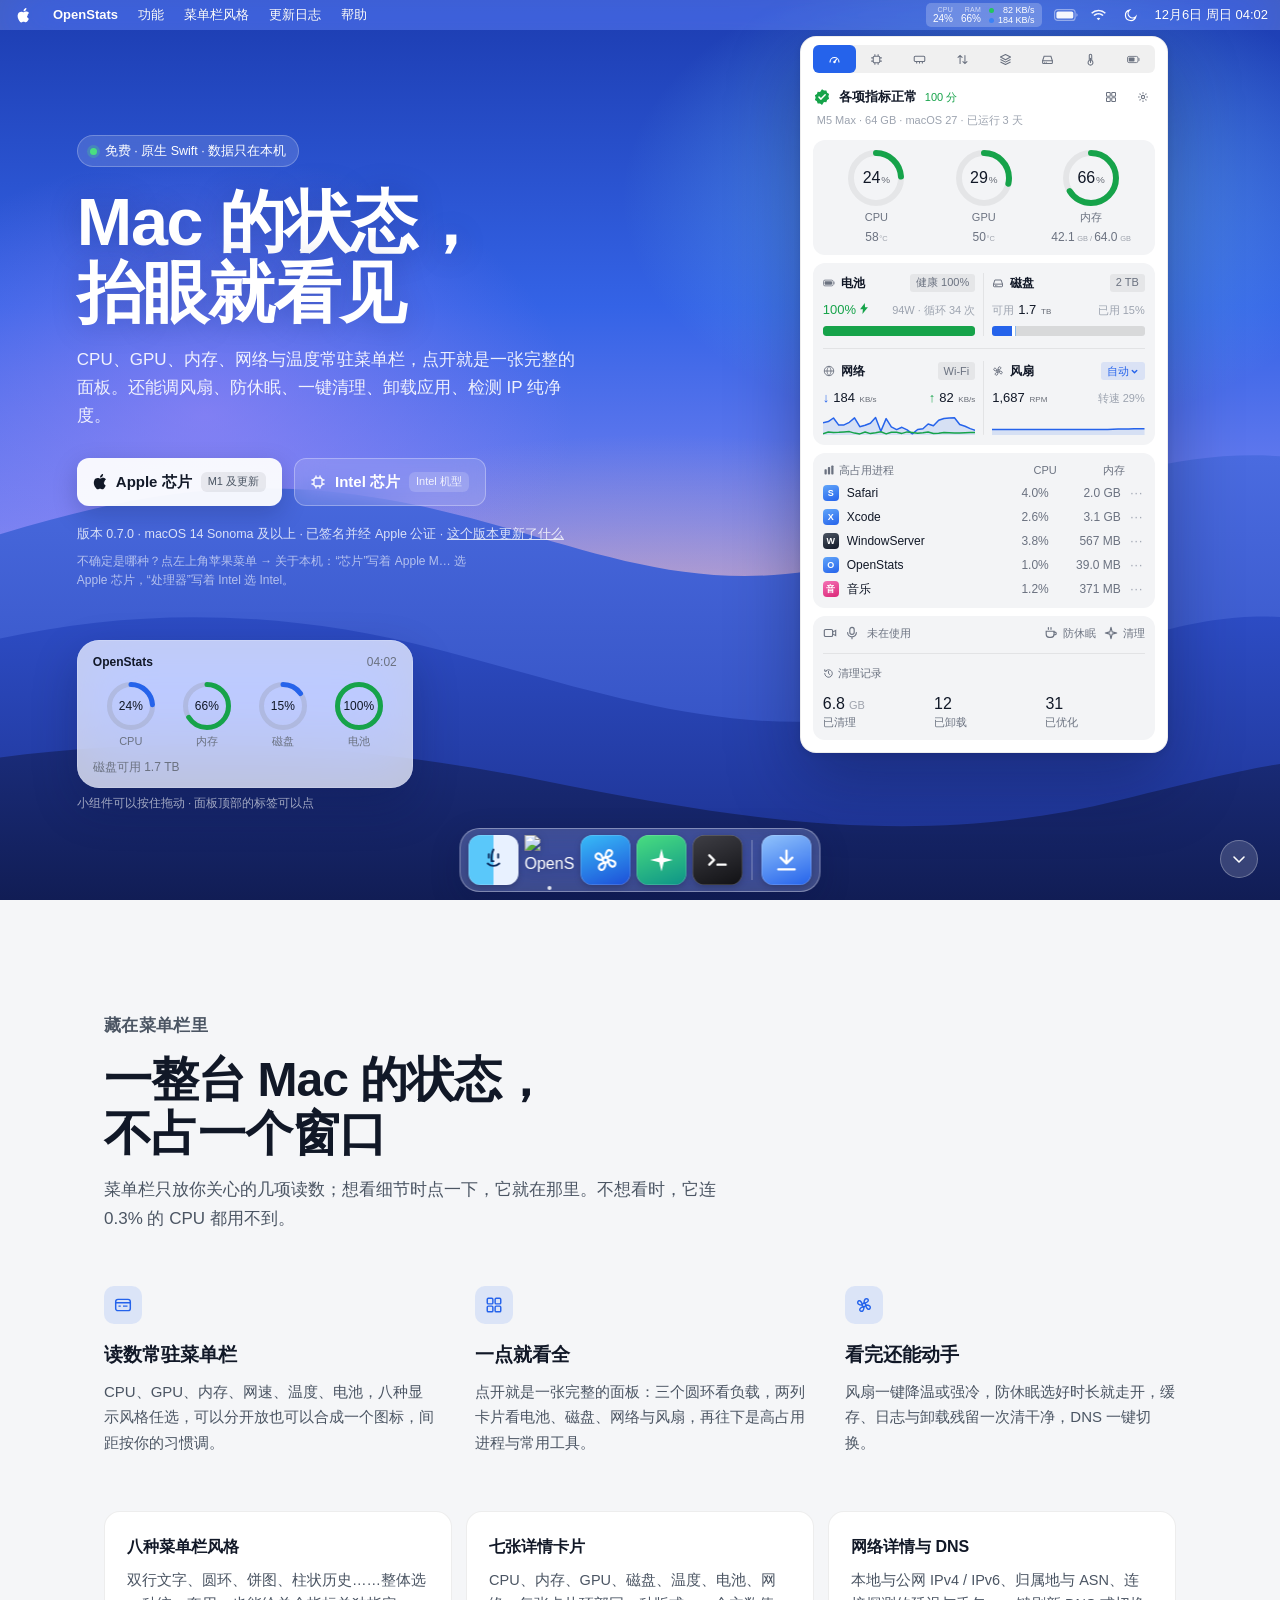
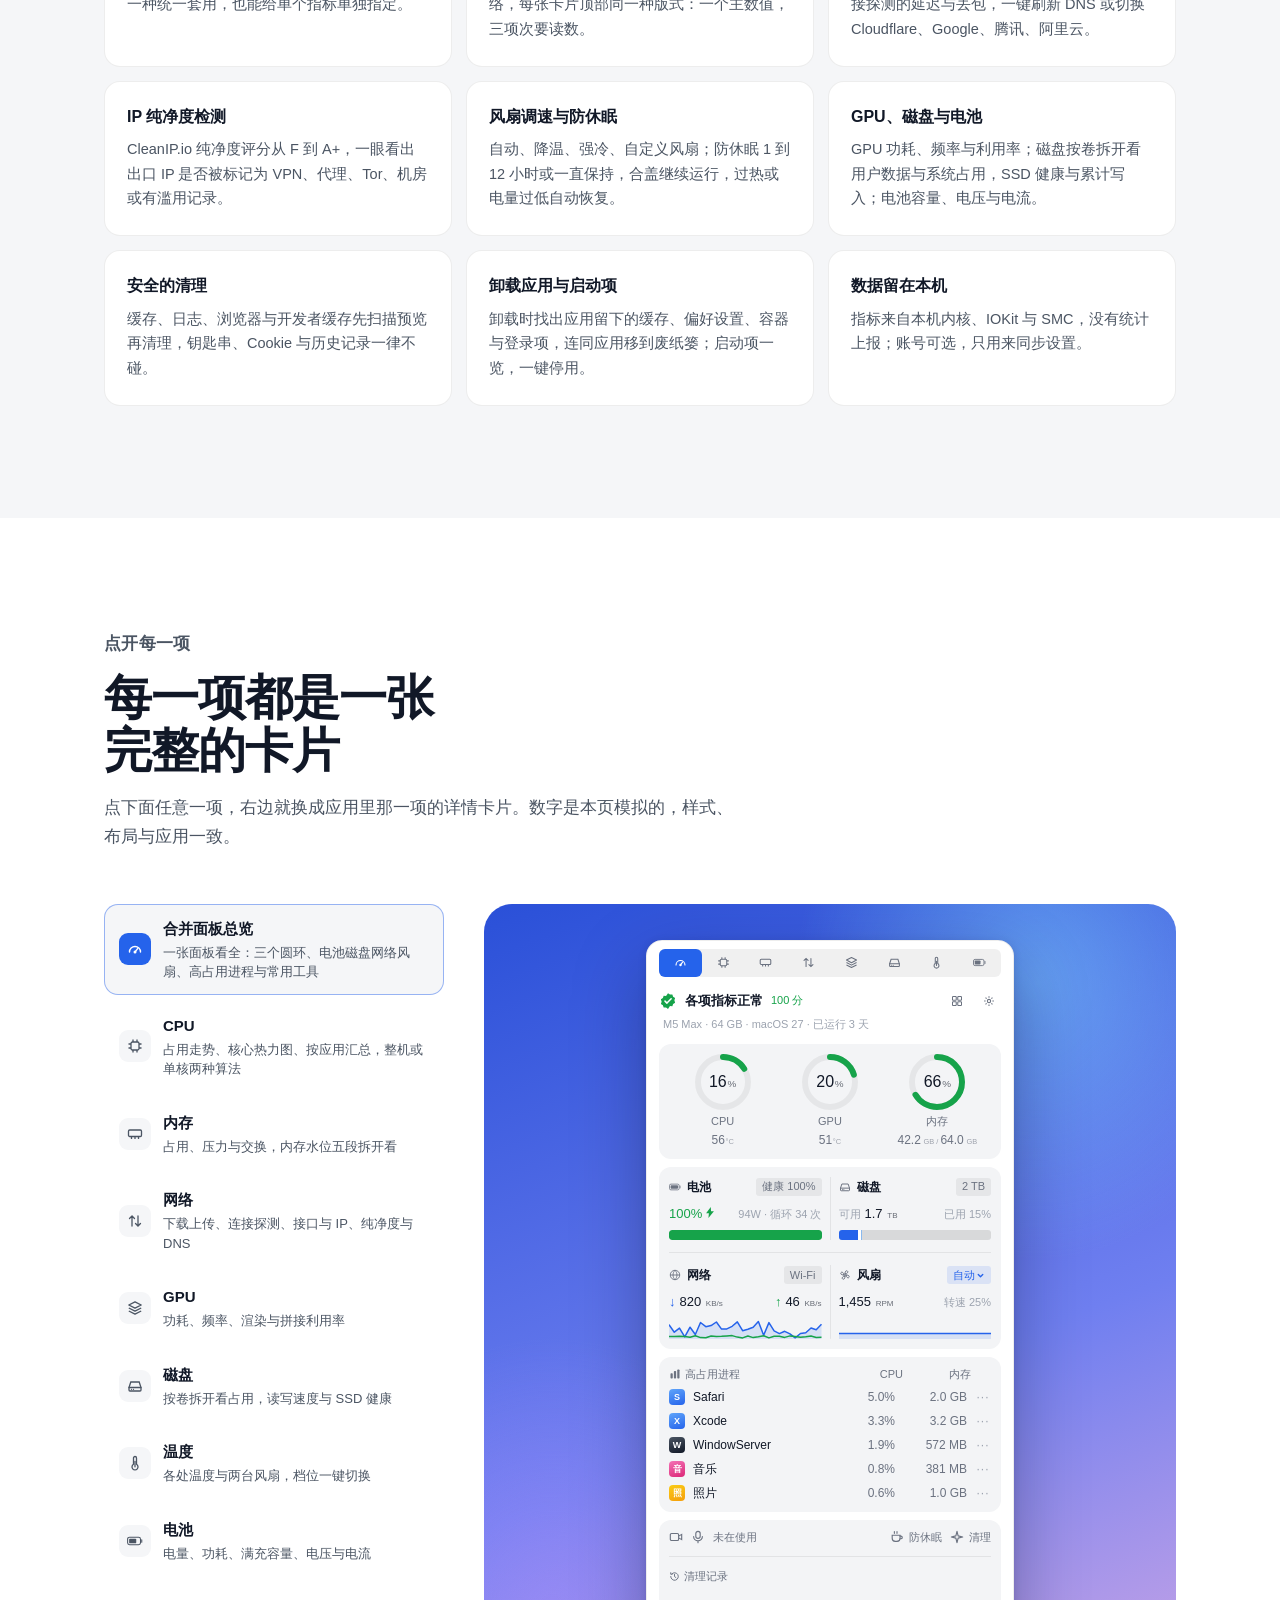
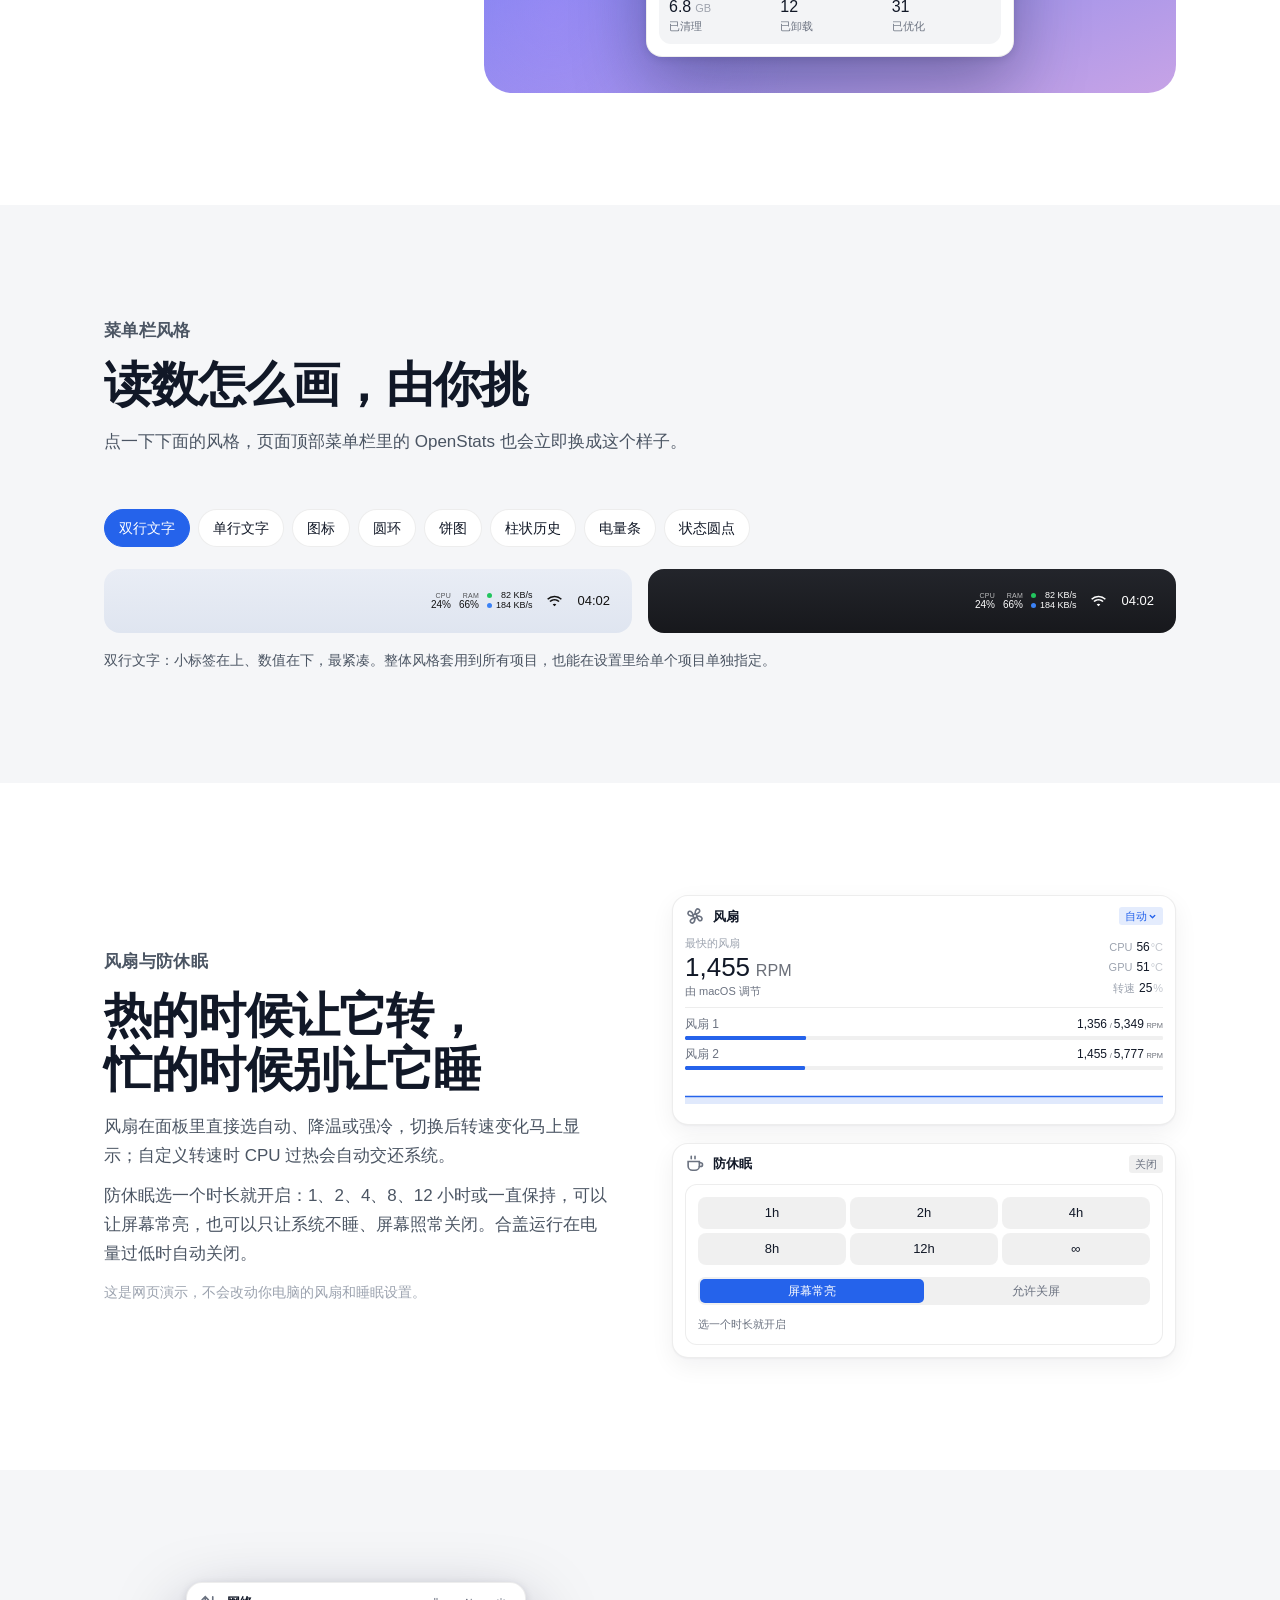
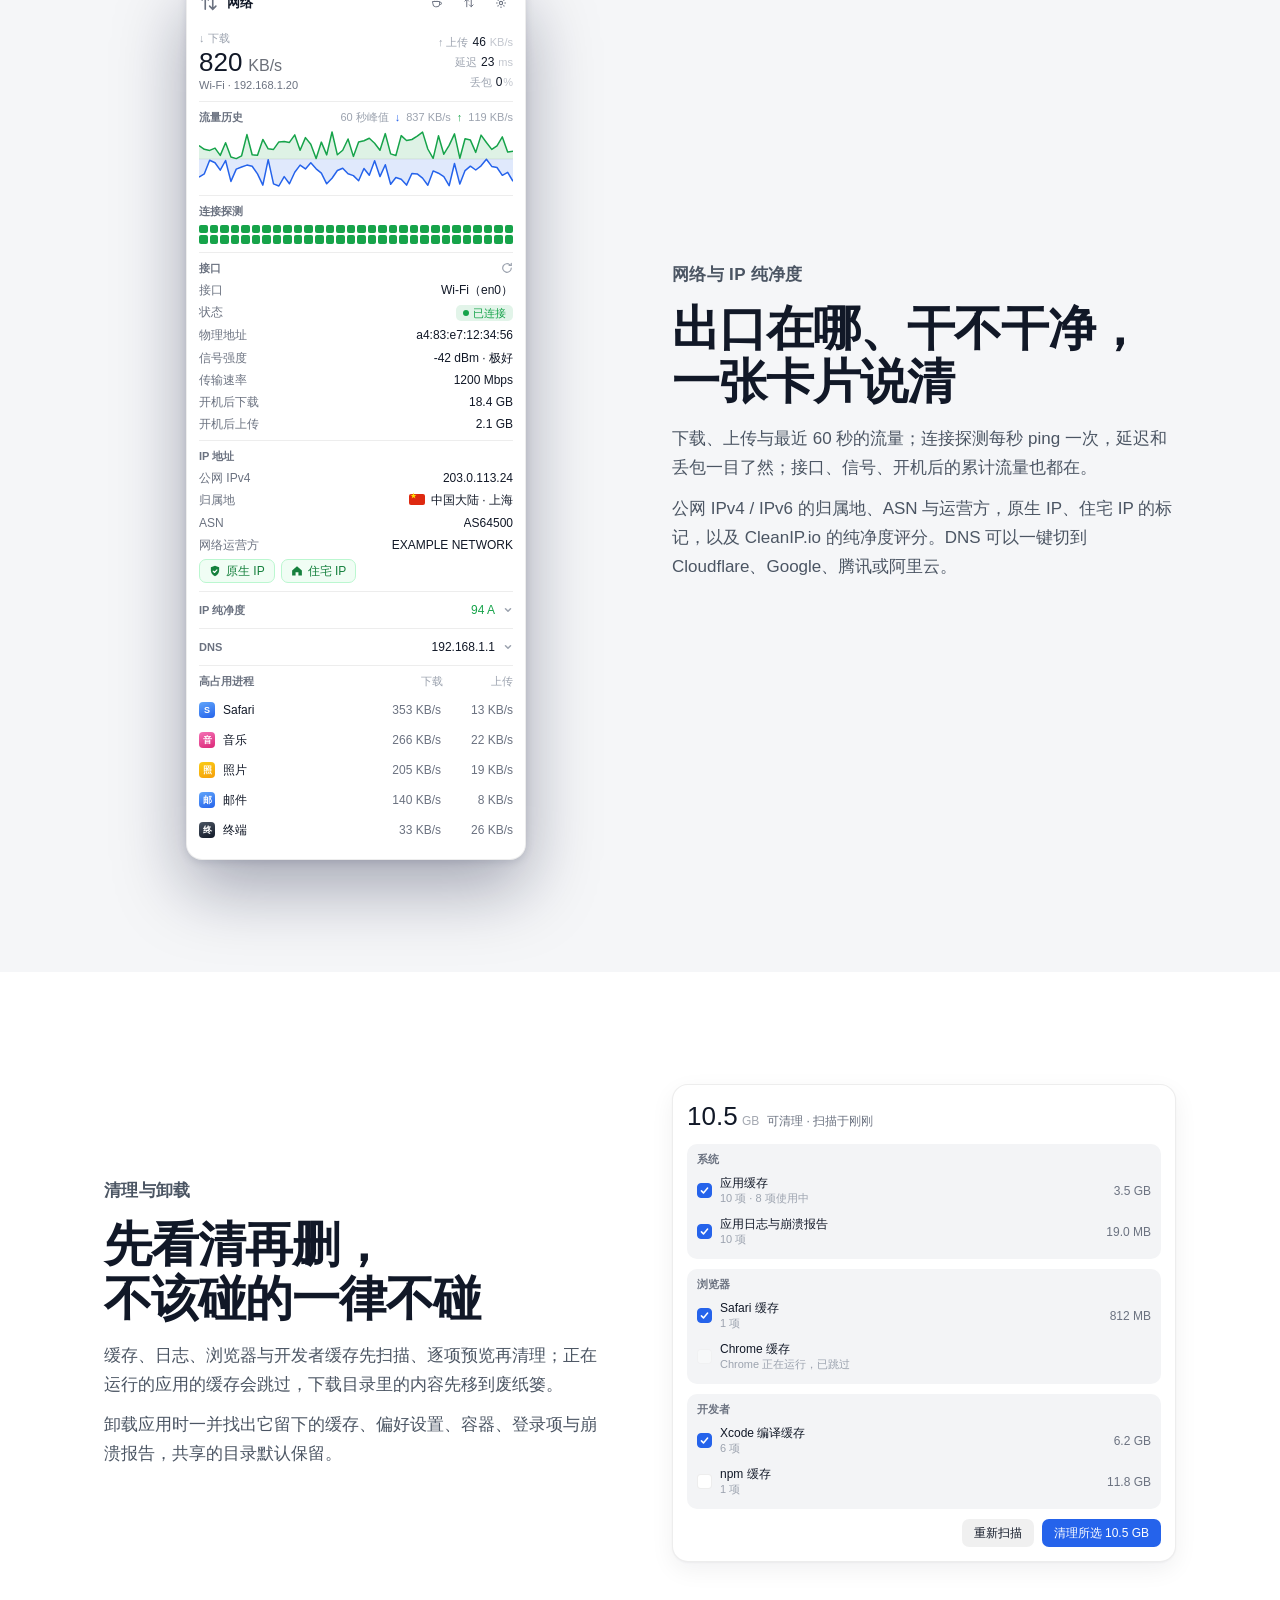
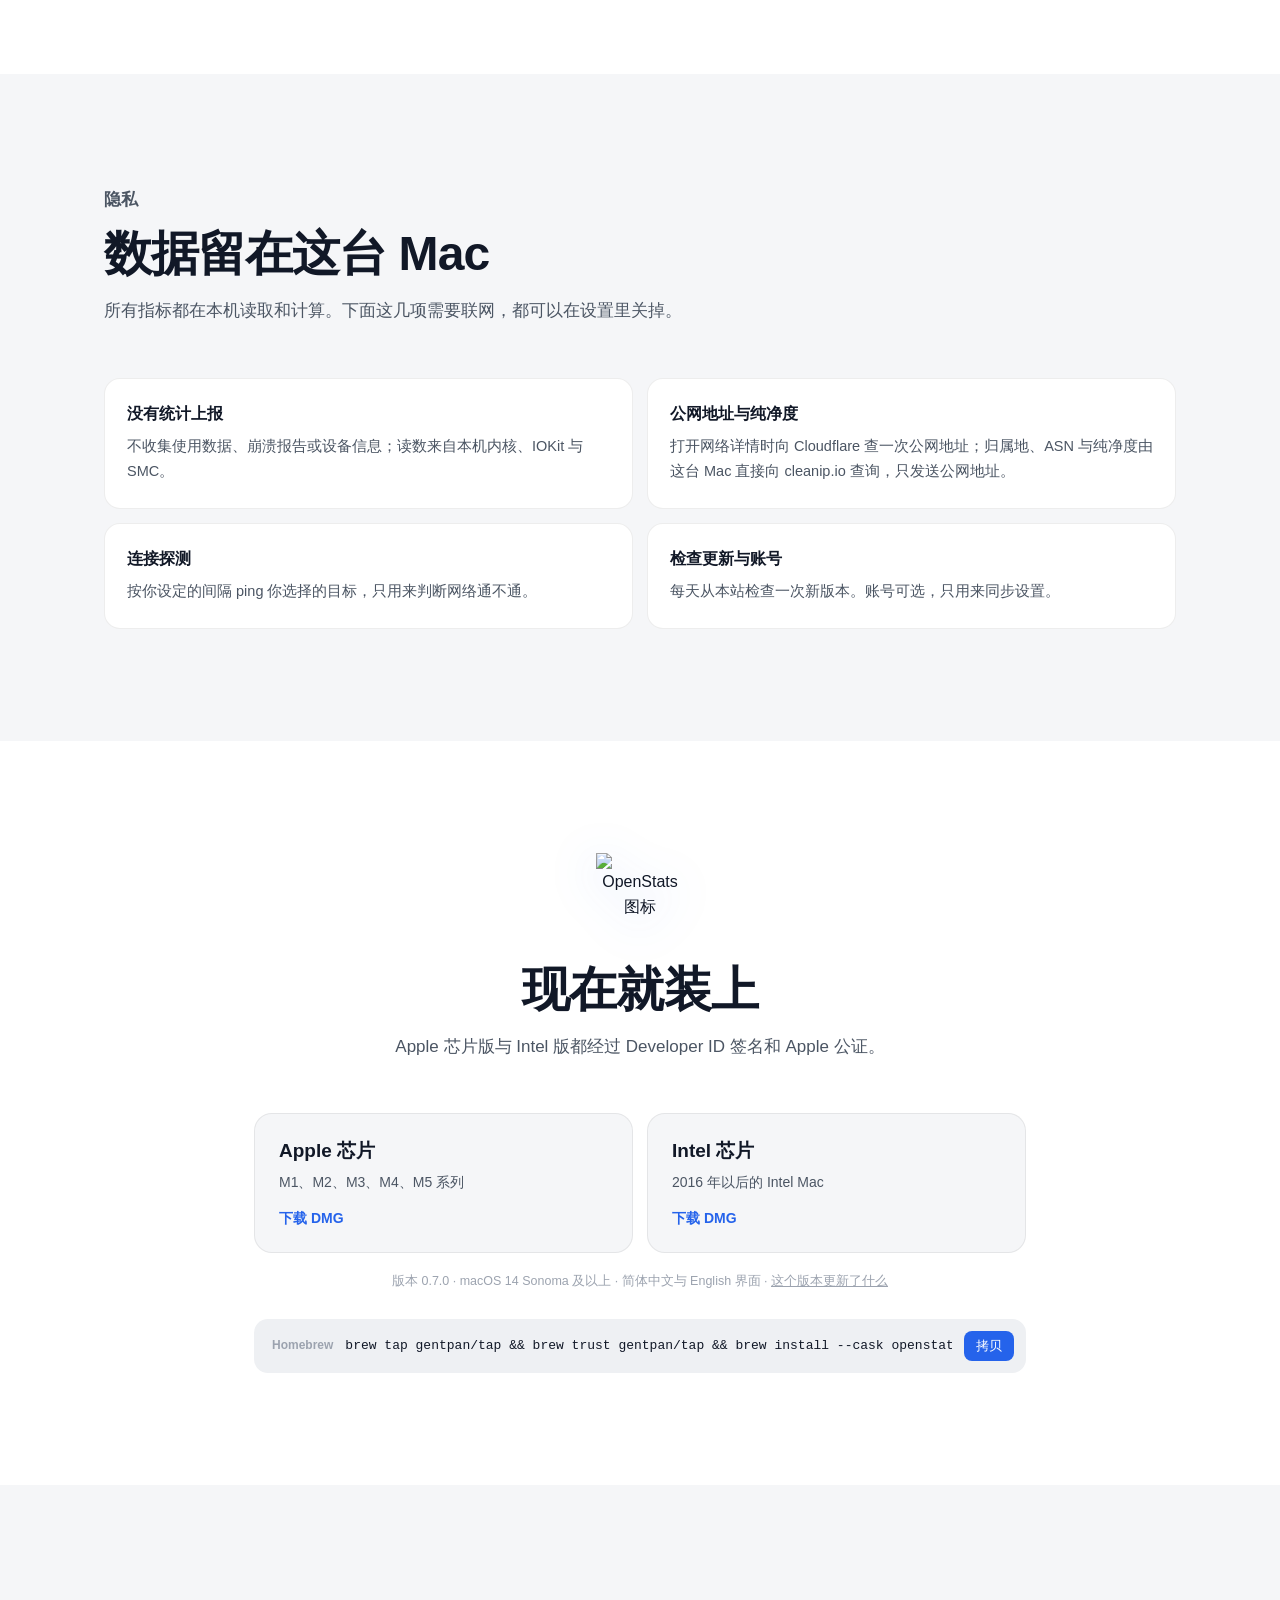
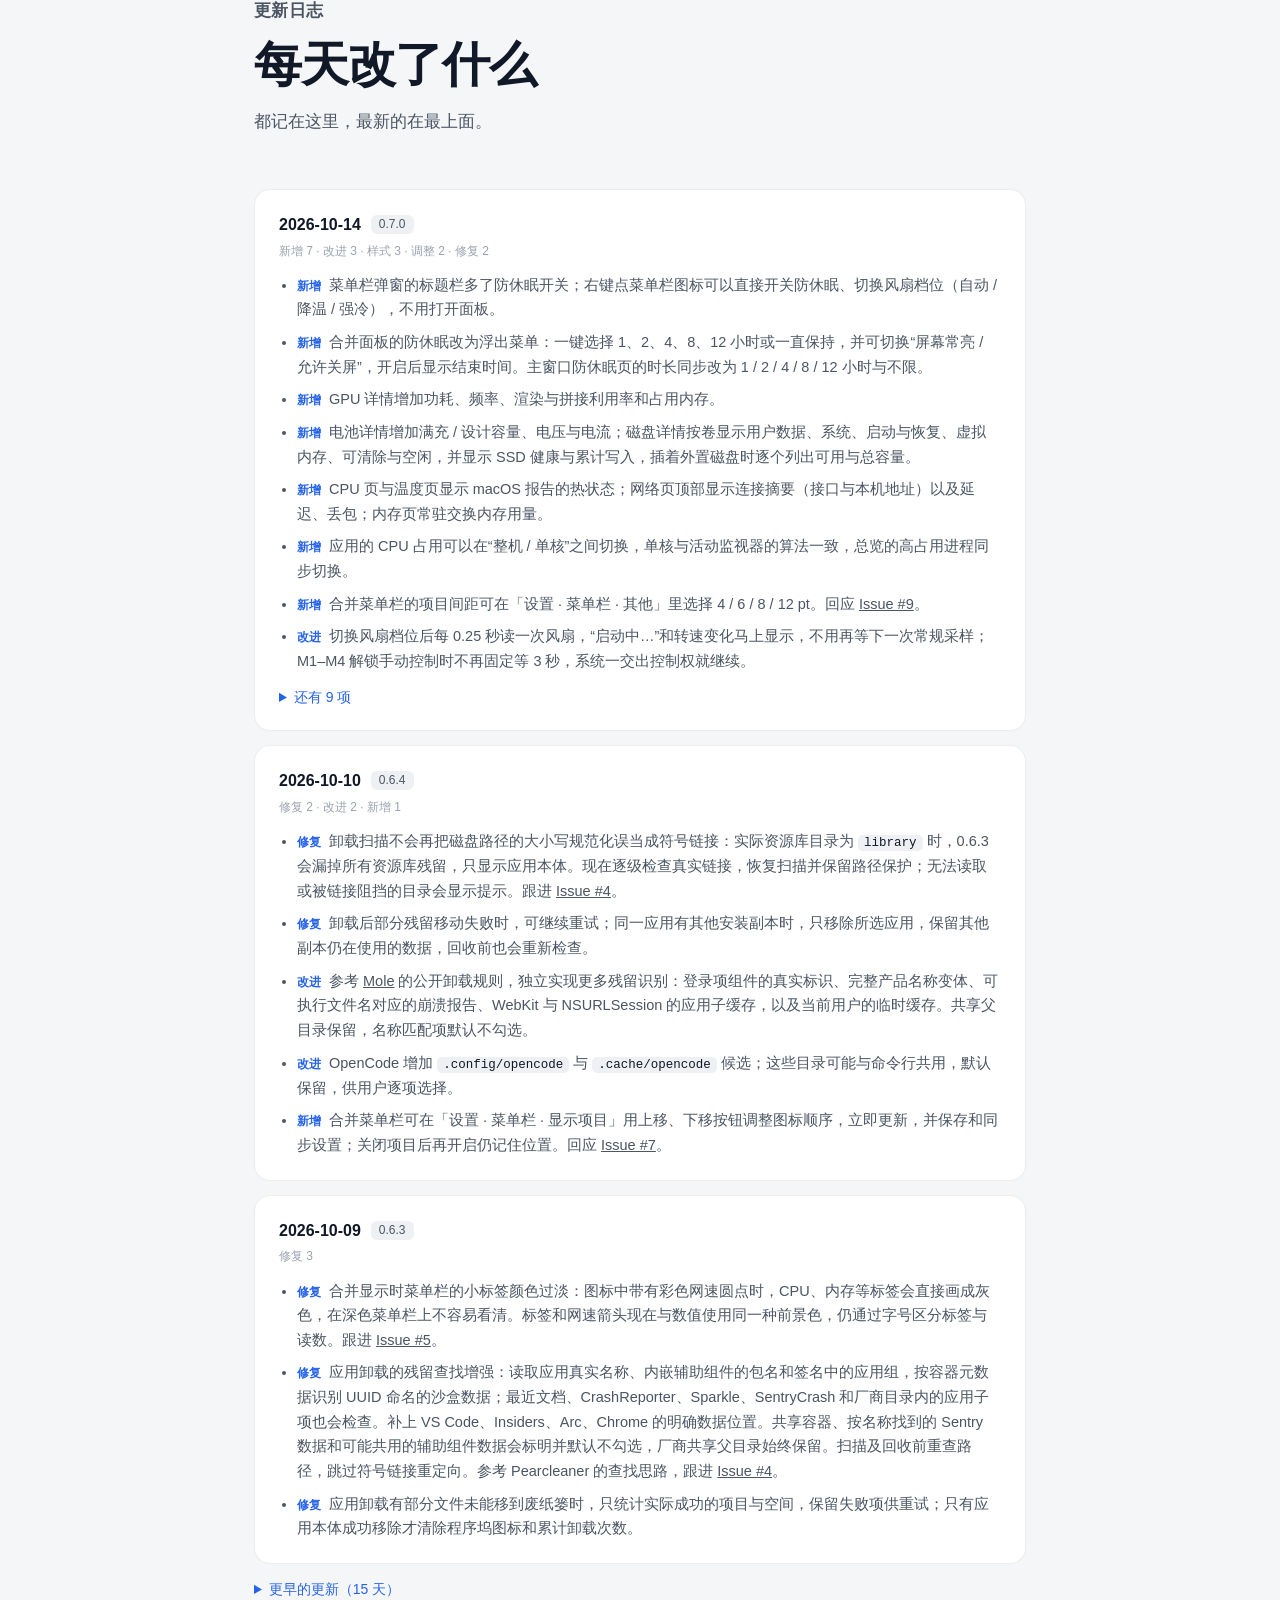
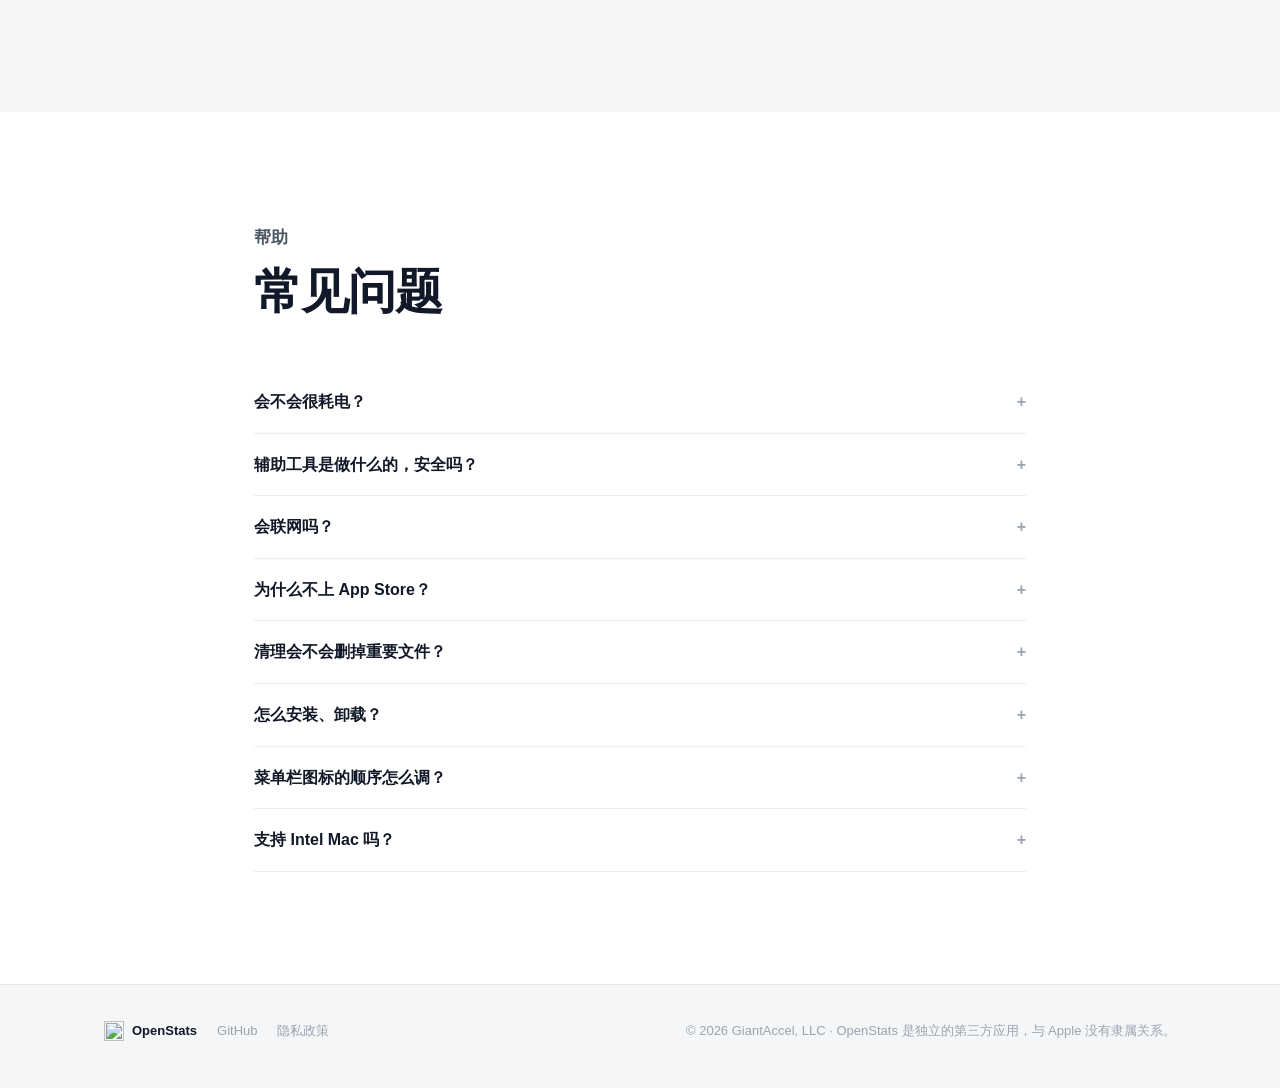
==== commit c9c5df25: "Redesign the website as a simulated macOS desktop The landing page is now a desktop with a working m" ====
--- a/web/index.html
+++ b/web/index.html
@@ -4,362 +4,331 @@
 <meta charset="utf-8">
 <meta name="viewport" content="width=device-width, initial-scale=1">
 <title>OpenStats — Mac 的状态，抬眼就看见</title>
-<meta name="description" content="OpenStats 把 CPU、GPU、内存、网络与温度放进 macOS 菜单栏，还能调风扇、防休眠、一键清理。数据在本机读取，没有统计上报。">
-<meta name="theme-color" content="#ffffff" media="(prefers-color-scheme: light)">
+<meta name="description" content="OpenStats 把 CPU、GPU、内存、网络与温度放进 macOS 菜单栏，点开就是一张完整的面板；还能调风扇、防休眠、一键清理。数据在本机读取，没有统计上报。">
+<meta name="theme-color" content="#1b2a5c" media="(prefers-color-scheme: light)">
 <meta name="theme-color" content="#0b0b0d" media="(prefers-color-scheme: dark)">
 <link rel="canonical" href="https://getopenstats.com/">
 <meta property="og:title" content="OpenStats — Mac 的状态，抬眼就看见">
-<meta property="og:description" content="CPU、GPU、内存、网络与温度常驻菜单栏，还能调风扇、防休眠、一键清理。">
+<meta property="og:description" content="CPU、GPU、内存、网络与温度常驻菜单栏，点开就是一张完整的面板；还能调风扇、防休眠、一键清理。">
 <meta property="og:type" content="website">
 <meta property="og:url" content="https://getopenstats.com/">
 <meta property="og:site_name" content="OpenStats">
 <meta property="og:locale" content="zh_CN">
 <meta property="og:image" content="https://getopenstats.com/assets/window-light.png">
-<link rel="icon" href="assets/favicon.ico?v=871fa442" sizes="48x48">
-<link rel="icon" type="image/png" sizes="32x32" href="assets/favicon-32.png?v=871fa442">
-<link rel="apple-touch-icon" sizes="180x180" href="assets/apple-touch-icon.png?v=871fa442">
+<link rel="icon" href="assets/favicon.ico?v=6dea6608" sizes="48x48">
+<link rel="icon" type="image/png" sizes="32x32" href="assets/favicon-32.png?v=6dea6608">
+<link rel="apple-touch-icon" sizes="180x180" href="assets/apple-touch-icon.png?v=6dea6608">
 <script>
-  // 在样式生效前确定主题，避免深色模式下先闪一下白底
+  // 在样式生效前确定主题，避免深色模式下先闪一下另一张壁纸
   try {
     const saved = localStorage.getItem("os-theme");
     document.documentElement.dataset.theme = saved || (matchMedia("(prefers-color-scheme: dark)").matches ? "dark" : "light");
   } catch { document.documentElement.dataset.theme = "light"; }
 </script>
-<link rel="stylesheet" href="styles.css?v=871fa442">
-<link rel="stylesheet" href="replica.css?v=871fa442">
+<link rel="stylesheet" href="styles.css?v=6dea6608">
+<link rel="stylesheet" href="replica.css?v=6dea6608">
 </head>
 <body>
 
 <!-- ── 首屏：整屏就是一台 Mac ───────────────────────────────────────
-     菜单栏同时是全站导航；右侧的 OpenStats 读数、点开的详情弹窗与主窗口都是 HTML 重建，
-     数据由 replica.js 模拟。往下滚才是普通的介绍页。 -->
+     菜单栏同时是全站导航；右上角的 OpenStats 读数与它下面吊着的面板、桌面小组件
+     都是 HTML 重建，数据由 replica.js 在本页模拟，不读取访客电脑的任何信息。
+     往下滚才是普通的介绍页。 -->
 <header class="desktop" id="top">
-  <div class="desktop__wall" aria-hidden="true"></div>
-
+  <div class="desktop__wall" aria-hidden="true">
+    <svg class="desktop__hills" viewBox="0 0 1440 900" preserveAspectRatio="xMidYMid slice">
+      <defs>
+        <linearGradient id="hillA" x1="0" y1="0" x2="0" y2="1"><stop offset="0" class="hill-a0"/><stop offset="1" class="hill-a1"/></linearGradient>
+        <linearGradient id="hillB" x1="0" y1="0" x2="0" y2="1"><stop offset="0" class="hill-b0"/><stop offset="1" class="hill-b1"/></linearGradient>
+        <linearGradient id="hillC" x1="0" y1="0" x2="0" y2="1"><stop offset="0" class="hill-c0"/><stop offset="1" class="hill-c1"/></linearGradient>
+      </defs>
+      <path fill="url(#hillA)" d="M0 560C180 500 300 470 470 500S760 610 940 560 1260 420 1440 470V900H0Z"/>
+      <path fill="url(#hillB)" d="M0 660C160 610 330 600 520 650S860 760 1060 690 1320 600 1440 630V900H0Z"/>
+      <path fill="url(#hillC)" d="M0 770C220 730 420 740 620 780S1000 850 1200 800 1380 760 1440 770V900H0Z"/>
+    </svg>
+  </div>
+
+  <!-- 这一条既是桌面的菜单栏，也是本站唯一的导航 -->
   <nav class="menubar" aria-label="站点导航">
     <svg class="menubar__apple" viewBox="0 0 14 17" fill="currentColor" aria-hidden="true">
       <path d="M11.5 9c0-1.9 1.5-2.8 1.6-2.9-.9-1.3-2.2-1.5-2.7-1.5-1.1-.1-2.2.7-2.8.7-.6 0-1.5-.7-2.4-.6-1.2 0-2.4.7-3 1.8-1.3 2.2-.3 5.4 1 7.2.6.8 1.3 1.8 2.2 1.7.9 0 1.2-.6 2.2-.6 1 0 1.3.6 2.2.5.9 0 1.5-.8 2.1-1.7.7-1 .9-1.9.9-1.9s-1.8-.7-1.8-2.7zM9.7 3.2c.5-.6.8-1.4.7-2.2-.7 0-1.6.5-2.1 1.1-.5.6-.9 1.4-.8 2.2.8.1 1.7-.4 2.2-1.1z"/>
     </svg>
-
     <div class="mb-menu">
       <a class="mb-title mb-title--app" href="#top" aria-haspopup="menu" aria-expanded="false">OpenStats</a>
       <div class="mb-drop" role="menu">
-        <a role="menuitem" href="#features">关于 OpenStats</a>
-        <a role="menuitem" href="#download">下载 for Mac…</a>
+        <a role="menuitem" href="#top">关于 OpenStats</a>
+        <a role="menuitem" href="#privacy">隐私说明</a>
+        <hr>
+        <a role="menuitem" href="download/OpenStats-0.7.0-AppleSilicon.dmg" download>下载 Apple 芯片版</a>
+        <a role="menuitem" href="download/OpenStats-0.7.0-Intel.dmg" download>下载 Intel 版</a>
+        <a role="menuitem" href="#install">用 Homebrew 安装</a>
+        <hr>
+        <a role="menuitem" href="https://github.com/gentpan/OpenStats">查看源码<span class="mb-drop__ext" aria-hidden="true">↗</span></a>
       </div>
     </div>
     <div class="mb-menu">
       <a class="mb-title" href="#features" aria-haspopup="menu" aria-expanded="false">功能</a>
       <div class="mb-drop" role="menu">
-        <a role="menuitem" href="#styles">菜单栏风格</a>
-        <a role="menuitem" href="#network">网络详情与 DNS</a>
-        <a role="menuitem" href="#themes">主窗口与主题</a>
+        <a role="menuitem" href="#features">功能一览</a>
+        <a role="menuitem" href="#cards">点开每一项</a>
         <a role="menuitem" href="#thermal">风扇与防休眠</a>
-        <a role="menuitem" href="#cleanup">清理与维护</a>
+        <a role="menuitem" href="#network">网络与 IP 纯净度</a>
+        <a role="menuitem" href="#cleanup">清理与卸载</a>
       </div>
     </div>
     <div class="mb-menu">
-      <a class="mb-title" href="#privacy" aria-haspopup="menu" aria-expanded="false">隐私</a>
-      <div class="mb-drop" role="menu">
-        <a role="menuitem" href="#privacy">数据留在本机</a>
-        <a role="menuitem" href="#faq">辅助工具做什么</a>
+      <a class="mb-title" href="#styles" aria-haspopup="menu" aria-expanded="false">菜单栏风格</a>
+      <div class="mb-drop mb-drop--styles" role="menu" id="styleMenu">
+        <p class="mb-drop__label">菜单栏读数的样式</p>
+        <!-- 由 replica.js 填入八种风格 -->
       </div>
     </div>
     <div class="mb-menu">
       <a class="mb-title" href="#changelog" aria-haspopup="menu" aria-expanded="false">更新日志</a>
       <div class="mb-drop" role="menu">
         <a role="menuitem" href="#changelog">最近更新</a>
+        <hr>
+        <a role="menuitem" href="https://github.com/gentpan/OpenStats/releases">GitHub Releases<span class="mb-drop__ext" aria-hidden="true">↗</span></a>
       </div>
     </div>
     <div class="mb-menu">
       <a class="mb-title" href="#faq" aria-haspopup="menu" aria-expanded="false">帮助</a>
       <div class="mb-drop" role="menu">
         <a role="menuitem" href="#faq">常见问题</a>
-        <a role="menuitem" href="#install">安装与卸载</a>
+        <hr>
+        <a role="menuitem" href="https://github.com/gentpan/OpenStats/issues">问题与建议<span class="mb-drop__ext" aria-hidden="true">↗</span></a>
       </div>
     </div>
 
     <div class="menubar__right">
-      <!-- OpenStats 的菜单栏图标：每个指标一个，内容由 replica.js 按当前风格绘制 -->
-      <div class="mb-items" id="mbItems"></div>
-      <svg class="menubar__extra" width="19" height="11" viewBox="0 0 19 11" fill="none" stroke="currentColor" stroke-width="1.1" aria-hidden="true">
-        <rect x="0.6" y="0.6" width="14" height="9.8" rx="2.6"/><rect x="2.2" y="2.2" width="9" height="6.6" rx="1.4" fill="currentColor" stroke="none"/><path d="M16.4 4v3" stroke-linecap="round"/>
+      <!-- 状态栏里的 OpenStats：合并显示的读数，点开就是下面的面板 -->
+      <button class="mb-stats" id="mbStats" type="button" aria-haspopup="dialog" aria-expanded="true" aria-controls="heroPanel" aria-label="OpenStats 菜单栏读数，点开面板"></button>
+      <svg class="menubar__sys" width="24" height="12" viewBox="0 0 24 12" fill="none" aria-hidden="true">
+        <rect x=".6" y=".6" width="20.5" height="10.8" rx="3" stroke="currentColor" stroke-opacity=".45" stroke-width="1.2"/>
+        <rect x="2.4" y="2.4" width="16.9" height="7.2" rx="1.6" fill="currentColor"/>
+        <path d="M22.4 4.2v3.6c.8-.2 1.2-1 1.2-1.8s-.4-1.6-1.2-1.8z" fill="currentColor" fill-opacity=".45"/>
       </svg>
-      <svg class="menubar__extra" width="15" height="11" viewBox="0 0 15 11" fill="none" stroke="currentColor" stroke-width="1.3" aria-hidden="true">
-        <path d="M1 4a9 9 0 0 1 13 0M3.5 6.5a5.5 5.5 0 0 1 8 0"/><circle cx="7.5" cy="9.4" r="1" fill="currentColor" stroke="none"/>
+      <svg class="menubar__sys" width="17" height="12" viewBox="0 0 17 12" fill="currentColor" aria-hidden="true">
+        <path d="M8.5 2.3c2.4 0 4.6.9 6.3 2.5l1.1-1.1A10.4 10.4 0 0 0 8.5.7 10.4 10.4 0 0 0 1.1 3.7l1.1 1.1A9 9 0 0 1 8.5 2.3zm0 3.2c1.5 0 2.9.6 4 1.6l1.1-1.1a7.3 7.3 0 0 0-10.2 0l1.1 1.1c1.1-1 2.5-1.6 4-1.6zm0 3.2c.7 0 1.3.3 1.8.7L8.5 11.2 6.7 9.4c.5-.4 1.1-.7 1.8-.7z"/>
       </svg>
-      <button class="mb-icon" id="themeToggle" type="button" aria-label="切换浅色 / 深色">
-        <svg class="mb-icon__moon" width="14" height="14" viewBox="0 0 14 14" fill="none" stroke="currentColor" stroke-width="1.4" aria-hidden="true"><path d="M12 8.6A5.4 5.4 0 1 1 5.4 2a4.2 4.2 0 0 0 6.6 6.6z"/></svg>
-        <svg class="mb-icon__sun" width="14" height="14" viewBox="0 0 14 14" fill="none" stroke="currentColor" stroke-width="1.4" stroke-linecap="round" aria-hidden="true"><circle cx="7" cy="7" r="2.6"/><path d="M7 .8v1.4M7 11.8v1.4M.8 7h1.4M11.8 7h1.4M2.6 2.6l1 1M10.4 10.4l1 1M11.4 2.6l-1 1M3.6 10.4l-1 1"/></svg>
+      <button class="menubar__theme" id="themeToggle" type="button" aria-label="切换浅色 / 深色">
+        <svg width="14" height="14" viewBox="0 0 16 16" fill="none" stroke="currentColor" stroke-width="1.4"><path d="M13.5 9.8A6 6 0 1 1 6.2 2.5a4.8 4.8 0 0 0 7.3 7.3z"/></svg>
       </button>
       <time class="menubar__clock" id="menubarClock"></time>
     </div>
   </nav>
 
-  <!-- 刘海岛：收起时是刘海，悬停或点击展开实时摘要 -->
-  <button class="island" id="island" type="button" aria-expanded="false" aria-label="展开 OpenStats 刘海岛">
-    <span class="island__compact">
-      <span class="island__dot"></span>
-      <span class="island__mini" data-bind="island-cpu">CPU 24%</span>
-    </span>
-    <span class="island__expanded" aria-hidden="true">
-      <span class="island__row">
-        <span class="island__brand"><img src="assets/icon.png?v=871fa442" alt="" width="18" height="18">OpenStats</span>
-        <span class="island__health" data-bind="island-health">各项指标正常</span>
-      </span>
-      <span class="island__grid">
-        <span class="island__tile"><span class="island__label">CPU</span><span class="island__value" data-bind="island-cpu-value">24%</span><span class="island__bar"><i data-bind="island-cpu-bar"></i></span></span>
-        <span class="island__tile"><span class="island__label">GPU</span><span class="island__value" data-bind="island-gpu-value">12%</span><span class="island__bar"><i data-bind="island-gpu-bar"></i></span></span>
-        <span class="island__tile"><span class="island__label">内存</span><span class="island__value" data-bind="island-mem-value">68%</span><span class="island__bar"><i data-bind="island-mem-bar"></i></span></span>
-        <span class="island__tile"><span class="island__label">温度</span><span class="island__value" data-bind="island-temp-value">52°</span><span class="island__bar"><i data-bind="island-temp-bar"></i></span></span>
-      </span>
-      <span class="island__foot">
-        <span><i class="dot dot--up"></i><b data-bind="island-up">12 KB/s</b></span>
-        <span><i class="dot dot--down"></i><b data-bind="island-down">1.4 MB/s</b></span>
-        <span data-bind="island-fan">风扇 1,840 RPM</span>
-      </span>
-    </span>
-  </button>
-
-  <!-- 左侧桌面图标 -->
-  <nav class="desk-icons" aria-label="快捷入口">
-    <a class="desk-icon" href="#download">
-      <span class="desk-icon__art desk-icon__art--dmg" aria-hidden="true"><img src="assets/icon.png?v=871fa442" alt="" width="40" height="40"></span>
-      <span class="desk-icon__name">OpenStats.dmg</span>
-    </a>
-    <a class="desk-icon" href="#faq">
-      <span class="desk-icon__art desk-icon__art--doc" aria-hidden="true"><span>FAQ</span></span>
-      <span class="desk-icon__name">常见问题</span>
-    </a>
-    <a class="desk-icon" href="#changelog">
-      <span class="desk-icon__art desk-icon__art--doc" aria-hidden="true"><span>LOG</span></span>
-      <span class="desk-icon__name">更新日志</span>
-    </a>
-    <a class="desk-icon" href="#privacy">
-      <span class="desk-icon__art desk-icon__art--folder" aria-hidden="true"></span>
-      <span class="desk-icon__name">隐私说明</span>
-    </a>
+  <!-- 菜单栏下方吊着的 OpenStats 面板（合并显示的总览与各项详情） -->
+  <div class="os-panel os-panel--hero" id="heroPanel" role="dialog" aria-label="OpenStats 面板" data-panel="hero"></div>
+
+  <section class="hero" aria-labelledby="heroTitle">
+    <p class="hero__kicker"><span class="hero__dot" aria-hidden="true"></span>免费 · 原生 Swift · 数据只在本机</p>
+    <h1 class="hero__title" id="heroTitle">Mac 的状态，<br>抬眼就看见</h1>
+    <p class="hero__lead">CPU、GPU、内存、网络与温度常驻菜单栏，点开就是一张完整的面板。还能调风扇、防休眠、一键清理、卸载应用、检测 IP 纯净度。</p>
+    <div class="hero__actions">
+      <a class="dl-btn" href="download/OpenStats-0.7.0-AppleSilicon.dmg" download>
+        <svg width="15" height="18" viewBox="0 0 14 17" fill="currentColor" aria-hidden="true"><path d="M11.5 9c0-1.9 1.5-2.8 1.6-2.9-.9-1.3-2.2-1.5-2.7-1.5-1.1-.1-2.2.7-2.8.7-.6 0-1.5-.7-2.4-.6-1.2 0-2.4.7-3 1.8-1.3 2.2-.3 5.4 1 7.2.6.8 1.3 1.8 2.2 1.7.9 0 1.2-.6 2.2-.6 1 0 1.3.6 2.2.5.9 0 1.5-.8 2.1-1.7.7-1 .9-1.9.9-1.9s-1.8-.7-1.8-2.7zM9.7 3.2c.5-.6.8-1.4.7-2.2-.7 0-1.6.5-2.1 1.1-.5.6-.9 1.4-.8 2.2.8.1 1.7-.4 2.2-1.1z"/></svg>
+        <span>Apple 芯片</span><small>M1 及更新</small>
+      </a>
+      <a class="dl-btn dl-btn--ghost" href="download/OpenStats-0.7.0-Intel.dmg" download>
+        <svg width="16" height="16" viewBox="0 0 16 16" fill="none" stroke="currentColor" stroke-width="1.3" aria-hidden="true"><rect x="4" y="4" width="8" height="8" rx="1.5"/><path d="M6 1.5v2.5M10 1.5v2.5M6 12v2.5M10 12v2.5M1.5 6H4M1.5 10H4M12 6h2.5M12 10h2.5"/></svg>
+        <span>Intel 芯片</span><small>Intel 机型</small>
+      </a>
+    </div>
+    <p class="hero__meta">版本 0.7.0 · macOS 14 Sonoma 及以上 · 已签名并经 Apple 公证 · <a href="#changelog">这个版本更新了什么</a></p>
+    <p class="hero__hint">不确定是哪种？点左上角苹果菜单 → 关于本机：“芯片”写着 Apple M… 选 Apple 芯片，“处理器”写着 Intel 选 Intel。</p>
+  </section>
+
+  <!-- 桌面小组件：应用自带的“系统概览”中号小组件，可以按住拖动 -->
+  <div class="widget" id="widget" aria-label="OpenStats 桌面小组件（演示）"></div>
+  <p class="desktop__tip" id="desktopTip">小组件可以按住拖动 · 面板顶部的标签可以点</p>
+
+  <nav class="dock" aria-label="程序坞">
+    <a class="dock__item" href="#features" data-tip="功能"><span class="dock__art dock__art--finder" aria-hidden="true"></span></a>
+    <button class="dock__item dock__item--running" id="dockOpenStats" type="button" data-tip="OpenStats"><img class="dock__art" src="assets/icon.png?v=6dea6608" alt="OpenStats"></button>
+    <a class="dock__item" href="#thermal" data-tip="风扇与防休眠"><span class="dock__art dock__art--fan" aria-hidden="true"></span></a>
+    <a class="dock__item" href="#cleanup" data-tip="清理与卸载"><span class="dock__art dock__art--clean" aria-hidden="true"></span></a>
+    <a class="dock__item" href="#install" data-tip="Homebrew 安装"><span class="dock__art dock__art--terminal" aria-hidden="true"></span></a>
+    <span class="dock__divider" aria-hidden="true"></span>
+    <a class="dock__item" href="#download" data-tip="下载"><span class="dock__art dock__art--download" aria-hidden="true"></span></a>
   </nav>
-
-  <!-- 欢迎窗口：首屏的主要文案 -->
-  <section class="window hero" aria-labelledby="heroTitle">
-    <div class="window__bar">
-      <span class="window__lights" aria-hidden="true"><i></i><i></i><i></i></span>
-      <span class="window__title">欢迎使用 OpenStats</span>
-    </div>
-    <div class="window__body hero__body">
-      <img class="hero__icon" src="assets/icon.png?v=871fa442" alt="OpenStats 图标" width="72" height="72">
-      <h1 class="hero__title" id="heroTitle">Mac 的状态，抬眼就看见</h1>
-      <p class="hero__lead">CPU、GPU、内存、网络与温度常驻菜单栏，还能调风扇、防休眠、一键清理、卸载应用，检测 IP 纯净度。所有数据在本机读取，没有统计上报。</p>
-      <div class="hero__actions">
-        <a class="btn btn--primary" href="#download">下载 for Mac</a>
-        <a class="btn btn--secondary" href="#changelog">更新日志</a>
-      </div>
-      <p class="hero__meta">macOS 14 及以上 · Apple 芯片与 Intel 芯片 · 已签名并经 Apple 公证</p>
-      <p class="hero__hint">点右上角菜单栏里的 CPU、内存或网速，看看每一项的详情 ↗</p>
-      <button class="hero__link" id="heroOpenWindow" type="button">或者打开 OpenStats 主窗口</button>
-    </div>
-  </section>
-
-  <!-- 菜单栏详情弹窗与主窗口：由 replica.js 渲染 -->
-  <div class="os-popover" id="osPopover" role="dialog" aria-label="OpenStats 详情" hidden></div>
-  <div class="os-window" id="osWindow" role="dialog" aria-label="OpenStats 主窗口" hidden></div>
-
-  <!-- 程序坞 -->
-  <nav class="dock" aria-label="程序坞">
-    <a class="dock__item" href="#features" title="访达"><span class="dock__art dock__art--finder" aria-hidden="true"></span></a>
-    <button class="dock__item" id="dockOpenStats" type="button" title="打开 OpenStats"><img class="dock__art" src="assets/icon.png?v=871fa442" alt="OpenStats"></button>
-    <a class="dock__item" href="#thermal" title="风扇与防休眠"><span class="dock__art dock__art--fan" aria-hidden="true"></span></a>
-    <a class="dock__item" href="#cleanup" title="清理"><span class="dock__art dock__art--clean" aria-hidden="true"></span></a>
-    <a class="dock__item" href="#install" title="Homebrew 安装"><span class="dock__art dock__art--terminal" aria-hidden="true"></span></a>
-    <span class="dock__divider" aria-hidden="true"></span>
-    <a class="dock__item" href="#download" title="下载"><span class="dock__art dock__art--download" aria-hidden="true"></span></a>
-  </nav>
-
-  <a class="scroll-cue" href="#features" aria-label="继续了解">继续了解 ↓</a>
+  <a class="desktop__more" href="#features" aria-label="往下看功能介绍">
+    <svg width="18" height="18" viewBox="0 0 18 18" fill="none" stroke="currentColor" stroke-width="1.6" stroke-linecap="round" stroke-linejoin="round"><path d="m4 7 5 5 5-5"/></svg>
+  </a>
 </header>
 
 <main>
+  <!-- ── 功能一览 ── -->
   <section class="band" id="features">
     <div class="shell">
-      <div class="section-head">
-        <h2>每个指标一个图标，点开就是详情</h2>
-        <p>原生 Swift 编写，只显示菜单栏时约 0.3% CPU、16 MB 内存。</p>
-      </div>
-      <ul class="feature-grid">
-        <li class="feature">
-          <h3>八种菜单栏风格</h3>
-          <p>双行文字、圆环、饼图、柱状历史……整体选一种统一套用，也能给单个指标单独指定。</p>
-        </li>
-        <li class="feature">
-          <h3>单项详情，按需显示</h3>
-          <p>CPU、内存、网络、GPU、磁盘、电池、温度各有一个窄弹窗，显示哪些区块由你勾选；另有侧边栏主窗口看全部。</p>
-        </li>
-        <li class="feature">
-          <h3>网络详情与 DNS</h3>
-          <p>本地与公网 IPv4 / IPv6、归属地与 ASN、连接探测格子，一键刷新 DNS 或切换 Cloudflare、Google、腾讯、阿里云。</p>
-        </li>
-        <li class="feature">
-          <h3>IP 纯净度检测</h3>
-          <p>CleanIP.io 纯净度评分与 F 到 A+ 等级，一眼看出出口 IP 是否被标记为 VPN、代理、Tor、机房或有滥用记录；IPv4 / IPv6 分别检测。</p>
-        </li>
-        <li class="feature">
-          <h3>风扇调速与防休眠</h3>
-          <p>自动、降温、强冷、自定义风扇；屏幕常亮、合上屏幕继续运行，过热或电量过低时自动恢复。</p>
-        </li>
-        <li class="feature">
-          <h3>安全的清理</h3>
-          <p>缓存、日志、浏览器与开发者缓存先扫描预览再清理，钥匙串、Cookie 与历史记录一律不碰。</p>
-        </li>
-        <li class="feature">
-          <h3>卸载应用与启动项</h3>
-          <p>卸载时找出应用留下的缓存、偏好设置、容器与登录项，连同应用移到废纸篓可放回；LaunchAgents 与 LaunchDaemons 一览，自己的启动项一键停用。</p>
-        </li>
-        <li class="feature">
-          <h3>磁盘与电池</h3>
-          <p>空间占用分析、文件系统只读检查、本地快照与外置磁盘；电池 24 小时电量曲线、功耗、健康度与蓝牙设备电量。</p>
-        </li>
-        <li class="feature">
-          <h3>数据留在本机</h3>
-          <p>指标来自本机内核、IOKit 与 SMC，没有统计上报；账号可选，只用来同步设置；公网 IP 查询与连接探测都可关闭。</p>
-        </li>
-      </ul>
-    </div>
-  </section>
-
-  <section class="band band--alt" id="styles">
+      <div class="section-head reveal">
+        <p class="eyebrow">藏在菜单栏里</p>
+        <h2>一整台 Mac 的状态，<br>不占一个窗口</h2>
+        <p>菜单栏只放你关心的几项读数；想看细节时点一下，它就在那里。不想看时，它连 0.3% 的 CPU 都用不到。</p>
+      </div>
+      <div class="trio reveal">
+        <article class="trio__item">
+          <span class="trio__icon" aria-hidden="true"><svg width="18" height="18" viewBox="0 0 16 16" fill="none" stroke="currentColor" stroke-width="1.3"><rect x="1.5" y="3" width="13" height="10" rx="2"/><path d="M1.5 6h13M4 9h2M8 9h4"/></svg></span>
+          <h3>读数常驻菜单栏</h3>
+          <p>CPU、GPU、内存、网速、温度、电池，八种显示风格任选，可以分开放也可以合成一个图标，间距按你的习惯调。</p>
+        </article>
+        <article class="trio__item">
+          <span class="trio__icon" aria-hidden="true"><svg width="18" height="18" viewBox="0 0 16 16" fill="none" stroke="currentColor" stroke-width="1.3"><rect x="2" y="2" width="5" height="5" rx="1"/><rect x="9" y="2" width="5" height="5" rx="1"/><rect x="2" y="9" width="5" height="5" rx="1"/><rect x="9" y="9" width="5" height="5" rx="1"/></svg></span>
+          <h3>一点就看全</h3>
+          <p>点开就是一张完整的面板：三个圆环看负载，两列卡片看电池、磁盘、网络与风扇，再往下是高占用进程与常用工具。</p>
+        </article>
+        <article class="trio__item">
+          <span class="trio__icon" aria-hidden="true"><svg width="18" height="18" viewBox="0 0 16 16" fill="none" stroke="currentColor" stroke-width="1.3"><circle cx="8" cy="8" r="1.5"/><path d="M8 6.5C8 3 9.5 1.8 11 2.6s1 3.4-3 3.9M9.5 8c3.5 0 4.7 1.5 3.9 3s-3.4 1-3.9-3M8 9.5c0 3.5-1.5 4.7-3 3.9s-1-3.4 3-3.9M6.5 8C3 8 1.8 6.5 2.6 5s3.4-1 3.9 3"/></svg></span>
+          <h3>看完还能动手</h3>
+          <p>风扇一键降温或强冷，防休眠选好时长就走开，缓存、日志与卸载残留一次清干净，DNS 一键切换。</p>
+        </article>
+      </div>
+      <div class="grid reveal">
+        <article class="tile"><h3>八种菜单栏风格</h3><p>双行文字、圆环、饼图、柱状历史……整体选一种统一套用，也能给单个指标单独指定。</p></article>
+        <article class="tile"><h3>七张详情卡片</h3><p>CPU、内存、GPU、磁盘、温度、电池、网络，每张卡片顶部同一种版式：一个主数值，三项次要读数。</p></article>
+        <article class="tile"><h3>网络详情与 DNS</h3><p>本地与公网 IPv4 / IPv6、归属地与 ASN、连接探测的延迟与丢包，一键刷新 DNS 或切换 Cloudflare、Google、腾讯、阿里云。</p></article>
+        <article class="tile"><h3>IP 纯净度检测</h3><p>CleanIP.io 纯净度评分从 F 到 A+，一眼看出出口 IP 是否被标记为 VPN、代理、Tor、机房或有滥用记录。</p></article>
+        <article class="tile"><h3>风扇调速与防休眠</h3><p>自动、降温、强冷、自定义风扇；防休眠 1 到 12 小时或一直保持，合盖继续运行，过热或电量过低自动恢复。</p></article>
+        <article class="tile"><h3>GPU、磁盘与电池</h3><p>GPU 功耗、频率与利用率；磁盘按卷拆开看用户数据与系统占用，SSD 健康与累计写入；电池容量、电压与电流。</p></article>
+        <article class="tile"><h3>安全的清理</h3><p>缓存、日志、浏览器与开发者缓存先扫描预览再清理，钥匙串、Cookie 与历史记录一律不碰。</p></article>
+        <article class="tile"><h3>卸载应用与启动项</h3><p>卸载时找出应用留下的缓存、偏好设置、容器与登录项，连同应用移到废纸篓；启动项一览，一键停用。</p></article>
+        <article class="tile"><h3>数据留在本机</h3><p>指标来自本机内核、IOKit 与 SMC，没有统计上报；账号可选，只用来同步设置。</p></article>
+      </div>
+    </div>
+  </section>
+
+  <!-- ── 点开每一项：各项详情卡片 ── -->
+  <section class="band band--alt" id="cards">
     <div class="shell">
-      <div class="section-head">
-        <h2>菜单栏风格，由你挑</h2>
-        <p>点一下下面的风格，页面顶部菜单栏里的 OpenStats 会立即换成这个样子。</p>
-      </div>
-      <div class="style-picker" id="stylePicker" role="radiogroup" aria-label="菜单栏风格"></div>
-      <div class="style-preview">
-        <div class="style-preview__bar style-preview__bar--light" id="stylePreviewLight"></div>
-        <div class="style-preview__bar style-preview__bar--dark" id="stylePreviewDark"></div>
-        <p class="style-preview__caption" id="styleCaption"></p>
-      </div>
-    </div>
-  </section>
-
+      <div class="section-head reveal">
+        <p class="eyebrow">点开每一项</p>
+        <h2>每一项都是一张<br>完整的卡片</h2>
+        <p>点下面任意一项，右边就换成应用里那一项的详情卡片。数字是本页模拟的，样式、布局与应用一致。</p>
+      </div>
+      <div class="cards reveal">
+        <div class="cards__list" id="cardList" role="tablist" aria-label="选择一项详情"></div>
+        <div class="cards__stage">
+          <div class="os-panel os-panel--stage" id="stagePanel" role="tabpanel" aria-label="详情卡片" data-panel="stage"></div>
+        </div>
+      </div>
+    </div>
+  </section>
+
+  <!-- ── 菜单栏风格 ── -->
+  <section class="band" id="styles">
+    <div class="shell">
+      <div class="section-head reveal">
+        <p class="eyebrow">菜单栏风格</p>
+        <h2>读数怎么画，由你挑</h2>
+        <p>点一下下面的风格，页面顶部菜单栏里的 OpenStats 也会立即换成这个样子。</p>
+      </div>
+      <div class="styles reveal">
+        <div class="style-picker" id="stylePicker" role="radiogroup" aria-label="菜单栏风格"></div>
+        <div class="style-preview">
+          <div class="style-preview__bar style-preview__bar--light" id="stylePreviewLight"></div>
+          <div class="style-preview__bar style-preview__bar--dark" id="stylePreviewDark"></div>
+          <p class="style-preview__caption" id="styleCaption"></p>
+        </div>
+      </div>
+    </div>
+  </section>
+
+  <!-- ── 风扇与防休眠 ── -->
+  <section class="band band--alt" id="thermal">
+    <div class="shell split reveal">
+      <div class="split__text">
+        <p class="eyebrow">风扇与防休眠</p>
+        <h2>热的时候让它转，<br>忙的时候别让它睡</h2>
+        <p>风扇在面板里直接选自动、降温或强冷，切换后转速变化马上显示；自定义转速时 CPU 过热会自动交还系统。</p>
+        <p>防休眠选一个时长就开启：1、2、4、8、12 小时或一直保持，可以让屏幕常亮，也可以只让系统不睡、屏幕照常关闭。合盖运行在电量过低时自动关闭。</p>
+        <p class="split__note">这是网页演示，不会改动你电脑的风扇和睡眠设置。</p>
+      </div>
+      <div class="split__demo">
+        <div class="demo-card" id="fanDemo"></div>
+        <div class="demo-card" id="awakeDemo"></div>
+      </div>
+    </div>
+  </section>
+
+  <!-- ── 网络 ── -->
   <section class="band" id="network">
-    <div class="shell split">
+    <div class="shell split split--reverse reveal">
       <div class="split__text">
-        <h2>网络，一眼看到底</h2>
-        <ul class="check-list">
-          <li>上下镜像的流量历史，上传绿、下载蓝</li>
-          <li>连接探测格子：每秒 ping 一次，通了是绿格、不通是红格，最近 60 次一眼看清</li>
-          <li>本地与公网 IPv4 / IPv6、路由器、Wi‑Fi 信号，点一下就拷贝</li>
-          <li>归属地显示国旗、城市、ASN 与网络运营方，原生 / 广播、住宅 / 机房直接标出</li>
-          <li>IP 纯净度：CleanIP.io 评分与 F 到 A+ 等级色带，列出 VPN、代理、Tor、机房、滥用记录等风险标记</li>
-          <li>一键刷新 DNS 缓存，一键切换 Cloudflare、Google、腾讯 DNSPod、阿里云，或手动填写</li>
-          <li>各进程的上传与下载速率</li>
-        </ul>
-        <p class="note">公网 IP 查询与连接探测都可以在设置里关闭。修改 DNS 需要管理员权限。</p>
-      </div>
-      <figure class="shot shot--popover split__media">
-        <img class="shot--light" src="assets/popover-network-light.png?v=871fa442" alt="OpenStats 网络详情弹窗" loading="lazy">
-        <img class="shot--dark" src="assets/popover-network-dark.png?v=871fa442" alt="OpenStats 网络详情弹窗，深色" loading="lazy">
-      </figure>
-    </div>
-  </section>
-
-  <section class="band band--alt" id="themes">
+        <p class="eyebrow">网络与 IP 纯净度</p>
+        <h2>出口在哪、干不干净，<br>一张卡片说清</h2>
+        <p>下载、上传与最近 60 秒的流量；连接探测每秒 ping 一次，延迟和丢包一目了然；接口、信号、开机后的累计流量也都在。</p>
+        <p>公网 IPv4 / IPv6 的归属地、ASN 与运营方，原生 IP、住宅 IP 的标记，以及 CleanIP.io 的纯净度评分。DNS 可以一键切到 Cloudflare、Google、腾讯或阿里云。</p>
+      </div>
+      <div class="split__demo">
+        <div class="os-panel os-panel--inline" id="netDemo" data-panel="net" aria-label="网络详情演示"></div>
+      </div>
+    </div>
+  </section>
+
+  <!-- ── 清理与卸载 ── -->
+  <section class="band band--alt" id="cleanup">
+    <div class="shell split reveal">
+      <div class="split__text">
+        <p class="eyebrow">清理与卸载</p>
+        <h2>先看清再删，<br>不该碰的一律不碰</h2>
+        <p>缓存、日志、浏览器与开发者缓存先扫描、逐项预览再清理；正在运行的应用的缓存会跳过，下载目录里的内容先移到废纸篓。</p>
+        <p>卸载应用时一并找出它留下的缓存、偏好设置、容器、登录项与崩溃报告，共享的目录默认保留。</p>
+      </div>
+      <div class="split__demo">
+        <div class="demo-card demo-card--wide" id="cleanDemo"></div>
+      </div>
+    </div>
+  </section>
+
+  <!-- ── 隐私 ── -->
+  <section class="band" id="privacy">
     <div class="shell">
-      <div class="section-head">
-        <h2>白底蓝，黑底蓝，一套外观</h2>
-        <p>主窗口、设置和弹窗共用同一底色，侧边栏与标题栏不分栏着色；窗口宽高都能拖动调整。</p>
-      </div>
-      <div class="shots">
-        <figure class="shot"><img src="assets/window-light.png?v=871fa442" alt="OpenStats 主窗口仪表盘，浅色" loading="lazy"><figcaption>浅色</figcaption></figure>
-        <figure class="shot"><img src="assets/window-dark.png?v=871fa442" alt="OpenStats 主窗口仪表盘，深色" loading="lazy"><figcaption>深色</figcaption></figure>
-      </div>
-    </div>
-  </section>
-
-  <section class="band" id="thermal">
-    <div class="shell split">
-      <div class="split__text">
-        <h2>热了就吹，要跑就别睡</h2>
-        <table class="mode-table">
-          <thead><tr><th>风扇模式</th><th>作用</th></tr></thead>
-          <tbody>
-            <tr><td>自动</td><td>交还 macOS 温控</td></tr>
-            <tr><td>降温</td><td>最低到最高转速之间的 60%</td></tr>
-            <tr><td>强冷</td><td>最高转速</td></tr>
-            <tr><td>自定义</td><td>滑块自由设定</td></tr>
-          </tbody>
-        </table>
-        <p>合盖后继续运行适合下载、渲染和远程连接。使用电池且电量低于下限时会自动关闭，避免在包里过热。</p>
-        <p class="note">风扇与合盖运行需要安装一次辅助工具。它只提供固定的几个操作，不执行任意命令，应用退出时自动恢复设置。</p>
-      </div>
-      <figure class="shot split__media"><img src="assets/thermal.png?v=871fa442" alt="OpenStats 散热页面" loading="lazy"></figure>
-    </div>
-  </section>
-
-  <section class="band band--alt" id="cleanup">
-    <div class="shell split split--reverse">
-      <div class="split__text">
-        <h2>先看清再清理</h2>
-        <ul class="check-list">
-          <li>应用缓存、日志与崩溃报告</li>
-          <li>Chrome、Edge、Brave、Arc、Firefox、Safari 缓存</li>
-          <li>Xcode 编译缓存、模拟器与 npm 缓存</li>
-          <li>未完成的下载、安装包、废纸篓</li>
-          <li>一键刷新 DNS 缓存、释放内存</li>
-        </ul>
-        <p>只处理白名单目录；正在运行的应用会跳过，浏览器需先退出；删除前每一项再校验一次，所有操作写入日志。</p>
-      </div>
-      <figure class="shot split__media"><img src="assets/cleaner.png?v=871fa442" alt="OpenStats 清理页面" loading="lazy"></figure>
-    </div>
-  </section>
-
-  <section class="band" id="privacy">
+      <div class="section-head reveal">
+        <p class="eyebrow">隐私</p>
+        <h2>数据留在这台 Mac</h2>
+        <p>所有指标都在本机读取和计算。下面这几项需要联网，都可以在设置里关掉。</p>
+      </div>
+      <div class="grid grid--2 reveal">
+        <article class="tile"><h3>没有统计上报</h3><p>不收集使用数据、崩溃报告或设备信息；读数来自本机内核、IOKit 与 SMC。</p></article>
+        <article class="tile"><h3>公网地址与纯净度</h3><p>打开网络详情时向 Cloudflare 查一次公网地址；归属地、ASN 与纯净度由这台 Mac 直接向 cleanip.io 查询，只发送公网地址。</p></article>
+        <article class="tile"><h3>连接探测</h3><p>按你设定的间隔 ping 你选择的目标，只用来判断网络通不通。</p></article>
+        <article class="tile"><h3>检查更新与账号</h3><p>每天从本站检查一次新版本。账号可选，只用来同步设置。</p></article>
+      </div>
+    </div>
+  </section>
+
+  <!-- ── 下载 ── -->
+  <section class="band band--alt" id="download">
     <div class="shell narrow">
-      <div class="section-head">
-        <h2>数据不出这台 Mac</h2>
-        <p>没有统计上报。账号是可选的，只用来同步偏好设置；另有两项可关闭的网络功能会联网。</p>
-      </div>
-      <ul class="fact-list">
-        <li><b>指标来源</b><span>内核接口（host_processor_info、host_statistics64、sysctl）、IOKit 与 SMC</span></li>
-        <li><b>账号</b><span>可选。用 GitHub、Google 或 Apple 登录后，偏好设置同步到你的其他 Mac；云端只保存邮箱、姓名与设置文档，可随时删除。详见<a href="privacy.html">隐私政策</a></span></li>
-        <li><b>统计上报</b><span>没有</span></li>
-        <li><b>公网 IP</b><span>打开网络详情时向 Cloudflare 查询一次公网地址，10 分钟内不重复，可关闭</span></li>
-        <li><b>归属地</b><span>归属地、ASN、网络类型与纯净度评分来自 cleanip.io，这台 Mac 直接向它查自己的公网 IP，只发送这个地址</span></li>
-        <li><b>连接探测</b><span>打开网络详情时每秒 ping 一次你选择的目标（后台每 10 秒），只在显示网络项时运行，可关闭</span></li>
-        <li><b>偏好设置</b><span>保存在本机；登录后同步的那一份不含任何监控数据</span></li>
-      </ul>
-    </div>
-  </section>
-
-  <section class="band band--alt" id="download">
-    <div class="shell narrow download">
-      <img src="assets/icon.png?v=871fa442" alt="" width="96" height="96">
-      <h2>下载 OpenStats</h2>
-      <p>使用 Developer ID 签名并经过 Apple 公证，打开时不会遇到安全拦截。</p>
-      <ul class="download__options">
-        <li class="download__option">
-          <h3>Apple 芯片</h3>
-          <p>M1、M2、M3、M4、M5 系列的 Mac</p>
-          <a class="btn btn--primary" href="download/OpenStats-0.7.0-AppleSilicon.dmg">下载 Apple 芯片版</a>
-        </li>
-        <li class="download__option">
-          <h3>Intel 芯片</h3>
-          <p>能升级到 macOS 14 的 Intel Mac（大多为 2018 年及以后的机型）</p>
-          <a class="btn btn--primary" href="download/OpenStats-0.7.0-Intel.dmg">下载 Intel 版</a>
-        </li>
-      </ul>
-      <p class="download__hint">不确定是哪种？打开苹果菜单 › 关于本机，看“芯片”或“处理器”那一行。</p>
-      <p class="hero__meta">版本 0.7.0 · macOS 14 Sonoma 及以上 · 简体中文与 English 界面 · <a href="#changelog">这个版本更新了什么</a></p>
-      <p class="download__brew">也可以用 Homebrew 安装：<code>brew tap gentpan/tap &amp;&amp; brew trust gentpan/tap &amp;&amp; brew install --cask openstats</code></p>
-    </div>
-  </section>
-
+      <div class="section-head section-head--center reveal">
+        <img class="download__icon" src="assets/icon.png?v=6dea6608" alt="OpenStats 图标" width="88" height="88">
+        <h2>现在就装上</h2>
+        <p>Apple 芯片版与 Intel 版都经过 Developer ID 签名和 Apple 公证。</p>
+      </div>
+      <div class="download reveal">
+        <a class="dl-card" href="download/OpenStats-0.7.0-AppleSilicon.dmg" download>
+          <b>Apple 芯片</b><span>M1、M2、M3、M4、M5 系列</span><em>下载 DMG</em>
+        </a>
+        <a class="dl-card" href="download/OpenStats-0.7.0-Intel.dmg" download>
+          <b>Intel 芯片</b><span>2016 年以后的 Intel Mac</span><em>下载 DMG</em>
+        </a>
+      </div>
+      <p class="hero__meta download__meta">版本 0.7.0 · macOS 14 Sonoma 及以上 · 简体中文与 English 界面 · <a href="#changelog">这个版本更新了什么</a></p>
+      <div class="brew reveal" id="install">
+        <span class="brew__label">Homebrew</span>
+        <code class="brew__cmd">brew tap gentpan/tap &amp;&amp; brew trust gentpan/tap &amp;&amp; brew install --cask openstats</code>
+        <button class="brew__copy" type="button" data-copy="brew tap gentpan/tap &amp;&amp; brew trust gentpan/tap &amp;&amp; brew install --cask openstats">拷贝</button>
+      </div>
+    </div>
+  </section>
+
+  <!-- ── 更新日志 ── -->
   <section class="band" id="changelog">
     <div class="shell narrow">
-      <div class="section-head">
-        <h2>更新日志</h2>
-        <p>每天改了什么，都记在这里。</p>
+      <div class="section-head reveal">
+        <p class="eyebrow">更新日志</p>
+        <h2>每天改了什么</h2>
+        <p>都记在这里，最新的在最上面。</p>
       </div>
       <!-- changelog:start -->
       <!-- 由 Scripts/sync_changelog.py 从 CHANGELOG.md 生成，请勿手改。 -->
@@ -666,9 +635,10 @@
     </div>
   </section>
 
+  <!-- ── 常见问题 ── -->
   <section class="band band--alt" id="faq">
     <div class="shell narrow">
-      <div class="section-head"><h2>常见问题</h2></div>
+      <div class="section-head reveal"><p class="eyebrow">帮助</p><h2>常见问题</h2></div>
       <details class="faq">
         <summary>会不会很耗电？</summary>
         <p>只显示菜单栏时只采集菜单栏用到的指标，M5 Max 实测约 0.3% CPU、16 MB 内存；锁屏、屏幕休眠和系统睡眠时暂停采样与探测。</p>
@@ -689,7 +659,7 @@
         <summary>清理会不会删掉重要文件？</summary>
         <p>只清理白名单目录中的缓存与日志，钥匙串、密码管理器、VPN、Cookie、历史记录一律不碰；清理前可以展开查看每一项，下载目录中的内容会先移到废纸篓。</p>
       </details>
-      <details class="faq" id="install">
+      <details class="faq">
         <summary>怎么安装、卸载？</summary>
         <p>下载 DMG 后把 OpenStats 拖进“应用程序”；也可以用 Homebrew：<code>brew tap gentpan/tap &amp;&amp; brew trust gentpan/tap &amp;&amp; brew install --cask openstats</code>（新版 Homebrew 要先信任第三方 tap 才能安装）。卸载时先在“设置 › 辅助工具”里卸载辅助工具，再把应用移到废纸篓；用 Homebrew 安装的执行 <code>brew uninstall --zap --cask openstats</code>。</p>
       </details>
@@ -707,13 +677,14 @@
 
 <footer class="footer">
   <div class="shell footer__inner">
-    <span class="footer__brand"><img src="assets/icon.png?v=871fa442" alt="" width="20" height="20">OpenStats</span>
-    <span class="footer__fine">© 2026 GiantAccel, LLC</span>
-    <span class="footer__fine">OpenStats 是独立的第三方应用，与 Apple 没有隶属关系。</span>
+    <span class="footer__brand"><img src="assets/icon.png?v=6dea6608" alt="" width="20" height="20">OpenStats</span>
+    <a class="footer__link" href="https://github.com/gentpan/OpenStats">GitHub</a>
+    <a class="footer__link" href="privacy.html">隐私政策</a>
+    <span class="footer__fine">© 2026 GiantAccel, LLC · OpenStats 是独立的第三方应用，与 Apple 没有隶属关系。</span>
   </div>
 </footer>
 
-<script src="app.js?v=871fa442" defer></script>
-<script src="replica.js?v=871fa442" defer></script>
+<script src="app.js?v=6dea6608" defer></script>
+<script src="replica.js?v=6dea6608" defer></script>
 </body>
 </html>
--- a/web/styles.css
+++ b/web/styles.css
@@ -0,0 +1,641 @@
+/* OpenStats 官网 · 站点外壳
+   首屏是一整块 macOS 桌面：壁纸、菜单栏（同时是导航）、吊在菜单栏下的面板、桌面小组件与程序坞。
+   往下是普通的介绍页，跟随浅色 / 深色主题。应用界面的还原样式在 replica.css。 */
+
+:root {
+  --font: -apple-system, BlinkMacSystemFont, "SF Pro Text", "PingFang SC", "Hiragino Sans GB", "Helvetica Neue", sans-serif;
+  --font-display: -apple-system, BlinkMacSystemFont, "SF Pro Display", "PingFang SC", "Helvetica Neue", sans-serif;
+  --font-mono: "SF Mono", ui-monospace, Menlo, monospace;
+
+  --brand: #2563eb;
+  --page: #f5f6f8;
+  --page-alt: #ffffff;
+  --tile: #ffffff;
+  --ink: #111827;
+  --ink-2: #4b5563;
+  --ink-3: #9ca3af;
+  --line: rgba(0, 0, 0, 0.07);
+  --code: #eef0f3;
+  --shadow: 0 1px 2px rgba(15, 23, 42, 0.04), 0 8px 24px rgba(15, 23, 42, 0.06);
+
+  /* 桌面：菜单栏与下拉菜单 */
+  --menubar-bg: rgba(255, 255, 255, 0.18);
+  --menubar-hover: rgba(255, 255, 255, 0.22);
+  --menu-bg: rgba(242, 242, 245, 0.84);
+  --menu-ink: #1d1d1f;
+  --menu-line: rgba(0, 0, 0, 0.1);
+  --glass: rgba(255, 255, 255, 0.72);
+  --glass-ink: #111827;
+  --glass-ink-2: #6b7280;
+
+  color-scheme: light;
+}
+
+:root[data-theme="dark"] {
+  --brand: #3b82f6;
+  --page: #0b0b0d;
+  --page-alt: #111215;
+  --tile: #17181b;
+  --ink: #f3f4f6;
+  --ink-2: #a1a1aa;
+  --ink-3: #6b7280;
+  --line: rgba(255, 255, 255, 0.08);
+  --code: #1f2126;
+  --shadow: 0 1px 2px rgba(0, 0, 0, 0.3), 0 8px 24px rgba(0, 0, 0, 0.25);
+
+  --menubar-bg: rgba(10, 12, 24, 0.32);
+  --menubar-hover: rgba(255, 255, 255, 0.16);
+  --menu-bg: rgba(38, 38, 42, 0.84);
+  --menu-ink: #f5f5f7;
+  --menu-line: rgba(255, 255, 255, 0.12);
+  --glass: rgba(26, 27, 32, 0.68);
+  --glass-ink: #f3f4f6;
+  --glass-ink-2: #9ca3af;
+
+  color-scheme: dark;
+}
+
+* { box-sizing: border-box; }
+html { scroll-behavior: smooth; -webkit-text-size-adjust: 100%; }
+body {
+  margin: 0;
+  font-family: var(--font);
+  font-size: 16px;
+  line-height: 1.6;
+  color: var(--ink);
+  background: var(--page);
+  -webkit-font-smoothing: antialiased;
+}
+a { color: inherit; }
+img, svg { display: block; }
+button { font: inherit; color: inherit; }
+h1, h2, h3, p { margin: 0; }
+::selection { background: rgba(37, 99, 235, 0.25); }
+:focus-visible { outline: 2px solid var(--brand); outline-offset: 2px; border-radius: 6px; }
+
+/* ══ 桌面 ════════════════════════════════════════════════════════ */
+
+.desktop {
+  position: relative;
+  height: 100vh;
+  height: 100svh;
+  min-height: 720px;
+  overflow: hidden;
+  color: #fff;
+  isolation: isolate;
+}
+
+/* 壁纸：自绘的晨昏渐变与三层山丘，浅色是清晨的蓝紫，深色是夜里的靛蓝 */
+.desktop__wall {
+  position: absolute;
+  inset: 0;
+  z-index: -1;
+  background:
+    radial-gradient(42% 38% at 78% 22%, rgba(125, 211, 252, 0.55), transparent 70%),
+    radial-gradient(40% 40% at 16% 46%, rgba(167, 139, 250, 0.55), transparent 72%),
+    radial-gradient(60% 34% at 52% 72%, rgba(251, 191, 154, 0.5), transparent 70%),
+    linear-gradient(180deg, #1c3cb0 0%, #3463e6 34%, #6f7ff0 58%, #c7a3e6 82%, #e9b9cf 100%);
+  transition: background 0.6s ease;
+}
+:root[data-theme="dark"] .desktop__wall {
+  background:
+    radial-gradient(40% 36% at 78% 20%, rgba(59, 130, 246, 0.35), transparent 70%),
+    radial-gradient(40% 40% at 14% 46%, rgba(124, 58, 237, 0.32), transparent 72%),
+    radial-gradient(60% 30% at 52% 74%, rgba(236, 72, 153, 0.18), transparent 70%),
+    linear-gradient(180deg, #050816 0%, #0b1236 40%, #1a1b4b 70%, #2a1d48 100%);
+}
+.desktop__hills { position: absolute; inset: 0; width: 100%; height: 100%; }
+.hill-a0 { stop-color: #4a6be0; } .hill-a1 { stop-color: #2b47b6; }
+.hill-b0 { stop-color: #2d4cc4; } .hill-b1 { stop-color: #1b2f8a; }
+.hill-c0 { stop-color: #1a2c7a; } .hill-c1 { stop-color: #111d55; }
+:root[data-theme="dark"] .hill-a0 { stop-color: #1a2563; } :root[data-theme="dark"] .hill-a1 { stop-color: #111a47; }
+:root[data-theme="dark"] .hill-b0 { stop-color: #111a4a; } :root[data-theme="dark"] .hill-b1 { stop-color: #0b1233; }
+:root[data-theme="dark"] .hill-c0 { stop-color: #0a1130; } :root[data-theme="dark"] .hill-c1 { stop-color: #060a1e; }
+
+/* ── 菜单栏 ── */
+.menubar {
+  position: absolute;
+  inset: 0 0 auto 0;
+  z-index: 30;
+  height: 30px;
+  display: flex;
+  align-items: center;
+  gap: 2px;
+  padding: 0 10px 0 16px;
+  font-size: 13px;
+  background: var(--menubar-bg);
+  -webkit-backdrop-filter: blur(28px) saturate(170%);
+  backdrop-filter: blur(28px) saturate(170%);
+  text-shadow: 0 0 1px rgba(0, 0, 0, 0.12);
+}
+.menubar__apple { width: 14px; height: 17px; margin-right: 12px; flex: none; }
+.mb-menu { position: relative; }
+.mb-title {
+  display: block;
+  padding: 3px 9px;
+  border-radius: 5px;
+  text-decoration: none;
+  white-space: nowrap;
+  cursor: default;
+}
+.mb-title--app { font-weight: 700; }
+.mb-menu.is-open > .mb-title, .mb-title:hover { background: var(--menubar-hover); }
+.mb-drop {
+  position: absolute;
+  top: calc(100% + 4px);
+  left: 0;
+  min-width: 228px;
+  padding: 5px;
+  display: none;
+  color: var(--menu-ink);
+  text-shadow: none;
+  background: var(--menu-bg);
+  -webkit-backdrop-filter: blur(40px) saturate(180%);
+  backdrop-filter: blur(40px) saturate(180%);
+  border: 0.5px solid var(--menu-line);
+  border-radius: 10px;
+  box-shadow: 0 12px 40px rgba(0, 0, 0, 0.28), 0 0 0 0.5px rgba(0, 0, 0, 0.08);
+}
+.mb-menu.is-open > .mb-drop { display: block; }
+.mb-drop a, .mb-drop button {
+  display: flex;
+  align-items: center;
+  gap: 8px;
+  width: 100%;
+  padding: 3px 10px;
+  border: 0;
+  border-radius: 5px;
+  background: none;
+  font-size: 13px;
+  line-height: 1.55;
+  text-align: left;
+  text-decoration: none;
+  cursor: default;
+}
+.mb-drop a:hover, .mb-drop button:hover, .mb-drop a:focus-visible, .mb-drop button:focus-visible { background: #2563eb; color: #fff; outline: none; }
+.mb-drop hr { border: 0; border-top: 0.5px solid var(--menu-line); margin: 5px 10px; }
+.mb-drop__ext { margin-left: auto; opacity: 0.55; }
+.mb-drop__label { padding: 3px 10px 2px; font-size: 11px; font-weight: 600; opacity: 0.5; }
+.mb-drop--styles { min-width: 250px; }
+.mb-drop .mb-check { width: 12px; flex: none; text-align: center; font-size: 11px; }
+.mb-drop .mb-check::before { content: ""; }
+.mb-drop [aria-checked="true"] .mb-check::before { content: "✓"; }
+.mb-drop .mb-preview { margin-left: auto; display: inline-flex; align-items: center; }
+
+.menubar__right { margin-left: auto; display: flex; align-items: center; gap: 12px; }
+.menubar__sys { flex: none; opacity: 0.95; }
+.menubar__theme {
+  display: grid;
+  place-items: center;
+  width: 24px;
+  height: 22px;
+  padding: 0;
+  border: 0;
+  border-radius: 5px;
+  background: none;
+  cursor: default;
+}
+.menubar__theme:hover { background: var(--menubar-hover); }
+.menubar__clock { font-variant-numeric: tabular-nums; white-space: nowrap; padding-right: 2px; }
+
+/* 状态栏里的 OpenStats 读数 */
+.mb-stats {
+  display: inline-flex;
+  align-items: center;
+  gap: var(--mb-gap, 8px);
+  height: 24px;
+  padding: 0 7px;
+  border: 0;
+  border-radius: 5px;
+  background: none;
+  cursor: default;
+}
+.mb-stats:hover, .mb-stats[aria-expanded="true"] { background: var(--menubar-hover); }
+
+/* ── 首屏文字 ── */
+.hero {
+  position: absolute;
+  left: max(48px, 6vw);
+  top: 15vh;
+  width: min(560px, 44vw, var(--hero-room, 560px));
+  z-index: 5;
+}
+.hero__kicker {
+  display: inline-flex;
+  align-items: center;
+  gap: 8px;
+  padding: 5px 12px;
+  font-size: 12.5px;
+  border-radius: 999px;
+  background: rgba(255, 255, 255, 0.14);
+  border: 1px solid rgba(255, 255, 255, 0.24);
+  -webkit-backdrop-filter: blur(12px);
+  backdrop-filter: blur(12px);
+}
+.hero__dot { width: 7px; height: 7px; border-radius: 50%; background: #4ade80; box-shadow: 0 0 0 3px rgba(74, 222, 128, 0.25); }
+.hero__title {
+  margin: 20px 0 18px;
+  font-family: var(--font-display);
+  font-size: clamp(44px, 5.2vw, 76px);
+  line-height: 1.06;
+  font-weight: 700;
+  letter-spacing: -0.02em;
+  text-shadow: 0 2px 30px rgba(10, 20, 70, 0.25);
+}
+.hero__lead { max-width: 30em; font-size: 17px; line-height: 1.65; opacity: 0.9; }
+.hero__actions { display: flex; flex-wrap: wrap; gap: 12px; margin-top: 28px; }
+.dl-btn {
+  display: inline-flex;
+  align-items: center;
+  gap: 9px;
+  padding: 11px 16px 11px 15px;
+  border-radius: 12px;
+  font-size: 15px;
+  font-weight: 600;
+  text-decoration: none;
+  color: #111827;
+  background: rgba(255, 255, 255, 0.94);
+  box-shadow: 0 8px 24px rgba(10, 20, 70, 0.22);
+  transition: transform 0.15s ease, box-shadow 0.15s ease;
+}
+.dl-btn:hover { transform: translateY(-1px); box-shadow: 0 12px 28px rgba(10, 20, 70, 0.28); }
+.dl-btn small {
+  padding: 1px 7px;
+  border-radius: 6px;
+  font-size: 11px;
+  font-weight: 500;
+  background: rgba(17, 24, 39, 0.07);
+  color: #4b5563;
+}
+.dl-btn--ghost {
+  color: #fff;
+  background: rgba(255, 255, 255, 0.13);
+  border: 1px solid rgba(255, 255, 255, 0.3);
+  box-shadow: none;
+  -webkit-backdrop-filter: blur(14px);
+  backdrop-filter: blur(14px);
+}
+.dl-btn--ghost small { background: rgba(255, 255, 255, 0.16); color: rgba(255, 255, 255, 0.85); }
+.hero__meta { margin-top: 18px; font-size: 12.5px; opacity: 0.8; }
+.hero__meta a { color: inherit; }
+.hero__hint { margin-top: 8px; max-width: 34em; font-size: 12px; line-height: 1.55; opacity: 0.6; }
+
+/* ── 桌面小组件（系统概览，中号） ── */
+.widget {
+  position: absolute;
+  left: max(48px, 6vw);
+  bottom: 112px;
+  z-index: 6;
+  width: 336px;
+  padding: 14px 16px 13px;
+  border-radius: 22px;
+  color: var(--glass-ink);
+  background: var(--glass);
+  -webkit-backdrop-filter: blur(30px) saturate(170%);
+  backdrop-filter: blur(30px) saturate(170%);
+  box-shadow: 0 18px 44px rgba(10, 20, 70, 0.28), inset 0 0 0 0.5px rgba(255, 255, 255, 0.35);
+  cursor: grab;
+  touch-action: none;
+  user-select: none;
+}
+.widget.is-dragging { cursor: grabbing; box-shadow: 0 26px 60px rgba(10, 20, 70, 0.36); }
+.desktop__tip {
+  position: absolute;
+  left: max(48px, 6vw);
+  bottom: 88px;
+  z-index: 6;
+  font-size: 11.5px;
+  opacity: 0.6;
+}
+
+/* ── 程序坞 ── */
+.dock {
+  position: absolute;
+  left: 50%;
+  bottom: 8px;
+  z-index: 20;
+  transform: translateX(-50%);
+  display: flex;
+  align-items: flex-end;
+  gap: 6px;
+  padding: 6px 8px;
+  border-radius: 20px;
+  background: rgba(255, 255, 255, 0.2);
+  border: 0.5px solid rgba(255, 255, 255, 0.35);
+  -webkit-backdrop-filter: blur(26px) saturate(170%);
+  backdrop-filter: blur(26px) saturate(170%);
+  box-shadow: 0 10px 30px rgba(10, 20, 70, 0.22);
+}
+:root[data-theme="dark"] .dock { background: rgba(30, 30, 40, 0.38); border-color: rgba(255, 255, 255, 0.14); }
+.dock__item {
+  position: relative;
+  width: 50px;
+  height: 50px;
+  padding: 0;
+  border: 0;
+  background: none;
+  cursor: default;
+  transform-origin: bottom center;
+  transition: transform 0.18s cubic-bezier(0.2, 0.8, 0.2, 1);
+}
+.dock__item:hover { transform: translateY(-6px) scale(1.16); }
+.dock__item::after {
+  content: attr(data-tip);
+  position: absolute;
+  left: 50%;
+  bottom: calc(100% + 10px);
+  transform: translateX(-50%) scale(0.86);
+  padding: 3px 10px;
+  border-radius: 7px;
+  font-size: 12px;
+  white-space: nowrap;
+  color: var(--menu-ink);
+  background: var(--menu-bg);
+  -webkit-backdrop-filter: blur(20px);
+  backdrop-filter: blur(20px);
+  box-shadow: 0 4px 14px rgba(0, 0, 0, 0.2);
+  opacity: 0;
+  pointer-events: none;
+  transition: opacity 0.12s ease;
+}
+.dock__item:hover::after { opacity: 1; }
+.dock__item--running::before {
+  content: "";
+  position: absolute;
+  left: 50%;
+  bottom: -5px;
+  width: 4px;
+  height: 4px;
+  margin-left: -2px;
+  border-radius: 50%;
+  background: rgba(255, 255, 255, 0.85);
+}
+.dock__art { width: 50px; height: 50px; border-radius: 12px; display: block; position: relative; }
+img.dock__art { border-radius: 0; filter: drop-shadow(0 2px 4px rgba(0, 0, 0, 0.2)); }
+span.dock__art { box-shadow: 0 2px 6px rgba(0, 0, 0, 0.2), inset 0 0 0 0.5px rgba(255, 255, 255, 0.3); }
+span.dock__art::after { content: ""; position: absolute; inset: 0; background-position: center; background-size: 56%; background-repeat: no-repeat; }
+.dock__art--finder { background: linear-gradient(90deg, #5ac8fa 0 50%, #e8f1ff 50%); }
+.dock__art--finder::after {
+  background-image: url("data:image/svg+xml,%3Csvg xmlns='http://www.w3.org/2000/svg' viewBox='0 0 24 24' fill='none' stroke='%230b2b5c' stroke-width='1.6' stroke-linecap='round'%3E%3Cpath d='M8 7v3M16 7v3M7 15c3 2.6 7 2.6 10 0M12 3c-1.5 3-2 6-1.6 10H12'/%3E%3C/svg%3E");
+  background-size: 70%;
+}
+.dock__art--fan { background: linear-gradient(160deg, #38bdf8, #1d4ed8); }
+.dock__art--fan::after { background-image: url("data:image/svg+xml,%3Csvg xmlns='http://www.w3.org/2000/svg' viewBox='0 0 16 16' fill='none' stroke='white' stroke-width='1.2'%3E%3Ccircle cx='8' cy='8' r='1.5'/%3E%3Cpath d='M8 6.5C8 3 9.5 1.8 11 2.6s1 3.4-3 3.9M9.5 8c3.5 0 4.7 1.5 3.9 3s-3.4 1-3.9-3M8 9.5c0 3.5-1.5 4.7-3 3.9s-1-3.4 3-3.9M6.5 8C3 8 1.8 6.5 2.6 5s3.4-1 3.9 3'/%3E%3C/svg%3E"); }
+.dock__art--clean { background: linear-gradient(160deg, #4ade80, #0d9488); }
+.dock__art--clean::after { background-image: url("data:image/svg+xml,%3Csvg xmlns='http://www.w3.org/2000/svg' viewBox='0 0 16 16' fill='white'%3E%3Cpath d='M8 1.5 9.3 6.7 14.5 8 9.3 9.3 8 14.5 6.7 9.3 1.5 8l5.2-1.3z'/%3E%3C/svg%3E"); }
+.dock__art--terminal { background: linear-gradient(160deg, #3f3f46, #111114); }
+.dock__art--terminal::after { background-image: url("data:image/svg+xml,%3Csvg xmlns='http://www.w3.org/2000/svg' viewBox='0 0 24 24' fill='none' stroke='white' stroke-width='2' stroke-linecap='round' stroke-linejoin='round'%3E%3Cpath d='m5 8 4 4-4 4M12 16h7'/%3E%3C/svg%3E"); }
+.dock__art--download { background: linear-gradient(160deg, #93c5fd, #2563eb); }
+.dock__art--download::after { background-image: url("data:image/svg+xml,%3Csvg xmlns='http://www.w3.org/2000/svg' viewBox='0 0 24 24' fill='none' stroke='white' stroke-width='2' stroke-linecap='round' stroke-linejoin='round'%3E%3Cpath d='M12 4v11M7 10l5 5 5-5M5 20h14'/%3E%3C/svg%3E"); }
+.dock__divider { width: 1px; height: 40px; margin: 0 3px 5px; background: rgba(255, 255, 255, 0.35); }
+
+.desktop__more {
+  position: absolute;
+  right: 22px;
+  bottom: 22px;
+  z-index: 20;
+  display: grid;
+  place-items: center;
+  width: 38px;
+  height: 38px;
+  border-radius: 50%;
+  color: #fff;
+  background: rgba(255, 255, 255, 0.16);
+  border: 1px solid rgba(255, 255, 255, 0.28);
+  -webkit-backdrop-filter: blur(14px);
+  backdrop-filter: blur(14px);
+  animation: nudge 2.4s ease-in-out infinite;
+}
+@keyframes nudge { 0%, 100% { transform: translateY(0); } 50% { transform: translateY(4px); } }
+
+/* ══ 介绍页 ══════════════════════════════════════════════════════ */
+
+.band { padding: 112px 0; background: var(--page); }
+.band--alt { background: var(--page-alt); }
+.shell { max-width: 1120px; margin: 0 auto; padding: 0 24px; }
+.shell.narrow { max-width: 820px; }
+.section-head { max-width: 640px; margin-bottom: 52px; }
+.section-head--center { margin-left: auto; margin-right: auto; text-align: center; }
+.eyebrow { margin-bottom: 12px; font-size: 13px; font-weight: 600; letter-spacing: 0.02em; color: var(--brand); }
+.section-head h2, .split__text h2 {
+  margin-bottom: 16px;
+  font-family: var(--font-display);
+  font-size: clamp(32px, 4vw, 48px);
+  line-height: 1.12;
+  font-weight: 700;
+  letter-spacing: -0.02em;
+}
+.section-head p, .split__text p { font-size: 17px; line-height: 1.7; color: var(--ink-2); }
+.split__text p + p { margin-top: 12px; }
+
+.trio { display: grid; grid-template-columns: repeat(3, 1fr); gap: 40px; margin-bottom: 56px; }
+.trio__icon { display: grid; place-items: center; width: 38px; height: 38px; margin-bottom: 16px; border-radius: 10px; color: var(--brand); background: color-mix(in srgb, var(--brand) 12%, transparent); }
+.trio h3 { margin-bottom: 8px; font-size: 19px; font-weight: 600; }
+.trio p { font-size: 15px; line-height: 1.7; color: var(--ink-2); }
+
+.grid { display: grid; grid-template-columns: repeat(3, 1fr); gap: 14px; }
+.grid--2 { grid-template-columns: repeat(2, 1fr); }
+.tile { padding: 22px 22px 24px; border-radius: 16px; background: var(--tile); border: 1px solid var(--line); }
+.band--alt .tile { background: var(--page); }
+.tile h3 { margin-bottom: 8px; font-size: 16px; font-weight: 600; }
+.tile p { font-size: 14.5px; line-height: 1.7; color: var(--ink-2); }
+
+/* 点开每一项：左边列表，右边换卡片 */
+.cards { display: grid; grid-template-columns: 340px 1fr; gap: 40px; align-items: start; }
+.cards__list { display: grid; gap: 6px; }
+.card-tab {
+  display: grid;
+  grid-template-columns: 32px 1fr;
+  gap: 2px 12px;
+  align-items: center;
+  width: 100%;
+  padding: 12px 14px;
+  border: 1px solid transparent;
+  border-radius: 14px;
+  background: none;
+  text-align: left;
+  cursor: pointer;
+  transition: background 0.15s ease, border-color 0.15s ease;
+}
+.card-tab:hover { background: var(--page); }
+.card-tab[aria-selected="true"] { background: var(--page); border-color: color-mix(in srgb, var(--brand) 45%, transparent); }
+.card-tab__icon { grid-row: span 2; display: grid; place-items: center; width: 32px; height: 32px; border-radius: 9px; color: var(--ink-2); background: var(--page); }
+.card-tab[aria-selected="true"] .card-tab__icon { color: #fff; background: var(--brand); }
+.card-tab b { font-size: 15px; font-weight: 600; }
+.card-tab span:last-child { font-size: 13px; line-height: 1.5; color: var(--ink-2); }
+.cards__stage {
+  position: relative;
+  display: flex;
+  justify-content: center;
+  align-items: flex-start;
+  min-height: 720px;
+  padding: 36px 24px;
+  border-radius: 28px;
+  overflow: hidden;
+  background:
+    radial-gradient(50% 50% at 80% 10%, rgba(125, 211, 252, 0.5), transparent 70%),
+    radial-gradient(50% 50% at 10% 90%, rgba(167, 139, 250, 0.5), transparent 70%),
+    linear-gradient(160deg, #2a50d8, #6f7ff0 60%, #c7a3e6);
+}
+:root[data-theme="dark"] .cards__stage {
+  background:
+    radial-gradient(50% 50% at 80% 10%, rgba(59, 130, 246, 0.3), transparent 70%),
+    radial-gradient(50% 50% at 10% 90%, rgba(124, 58, 237, 0.3), transparent 70%),
+    linear-gradient(160deg, #0b1236, #1a1b4b 60%, #2a1d48);
+}
+
+/* 菜单栏风格 */
+.styles { display: grid; gap: 22px; }
+.style-picker { display: flex; flex-wrap: wrap; gap: 8px; }
+.style-chip {
+  padding: 7px 14px;
+  border: 1px solid var(--line);
+  border-radius: 999px;
+  background: var(--tile);
+  font-size: 14px;
+  cursor: pointer;
+}
+.style-chip[aria-checked="true"] { color: #fff; background: var(--brand); border-color: var(--brand); }
+.style-preview { display: grid; grid-template-columns: 1fr 1fr; gap: 16px; }
+.style-preview__bar {
+  display: flex;
+  align-items: center;
+  justify-content: flex-end;
+  gap: 14px;
+  height: 64px;
+  padding: 0 22px;
+  border-radius: 16px;
+  font-size: 13px;
+}
+.style-preview__bar--light { color: #111; background: linear-gradient(180deg, #e9edf5, #dfe5f0); }
+.style-preview__bar--dark { color: #fff; background: linear-gradient(180deg, #23252b, #17181c); }
+.style-preview__caption { grid-column: 1 / -1; font-size: 14px; color: var(--ink-2); }
+
+/* 左文右演示 */
+.split { display: grid; grid-template-columns: 1fr 1fr; gap: 64px; align-items: center; }
+.split--reverse .split__text { order: 2; }
+.split__note { font-size: 14px !important; color: var(--ink-3) !important; }
+.split__demo { display: flex; flex-wrap: wrap; justify-content: center; gap: 18px; }
+.demo-card { width: 300px; }
+.demo-card--wide { width: min(460px, 100%); }
+
+/* 下载 */
+.download__icon { margin: 0 auto 22px; filter: drop-shadow(0 10px 22px rgba(37, 99, 235, 0.25)); }
+.download { display: grid; grid-template-columns: 1fr 1fr; gap: 14px; }
+.dl-card {
+  display: grid;
+  gap: 4px;
+  padding: 22px 24px;
+  border-radius: 18px;
+  text-decoration: none;
+  background: var(--page);
+  border: 1px solid var(--line);
+  transition: border-color 0.15s ease, transform 0.15s ease;
+}
+.dl-card:hover { border-color: var(--brand); transform: translateY(-1px); }
+.dl-card b { font-size: 19px; }
+.dl-card span { font-size: 14px; color: var(--ink-2); }
+.dl-card em { margin-top: 10px; font-style: normal; font-size: 14px; font-weight: 600; color: var(--brand); }
+.download__meta { margin-top: 18px; text-align: center; color: var(--ink-3); opacity: 1; }
+.brew {
+  display: flex;
+  align-items: center;
+  gap: 12px;
+  margin-top: 28px;
+  padding: 12px 12px 12px 18px;
+  border-radius: 14px;
+  background: var(--code);
+}
+.brew__label { flex: none; font-size: 12px; font-weight: 600; color: var(--ink-3); }
+.brew__cmd { flex: 1; min-width: 0; overflow-x: auto; white-space: nowrap; font-family: var(--font-mono); font-size: 13px; }
+.brew__copy {
+  flex: none;
+  padding: 5px 12px;
+  border: 0;
+  border-radius: 8px;
+  font-size: 13px;
+  color: #fff;
+  background: var(--brand);
+  cursor: pointer;
+}
+
+/* 更新日志（由 Scripts/sync_changelog.py 生成） */
+.log { display: grid; gap: 14px; }
+.log__day { padding: 22px 24px; background: var(--tile); border: 1px solid var(--line); border-radius: 16px; }
+.log__head { display: flex; align-items: center; gap: 10px; }
+.log__head time { font-weight: 600; }
+.log__tag { font-size: 12px; padding: 0 8px; border-radius: 6px; background: var(--code); color: var(--ink-2); }
+.log__counts { margin-top: 4px; font-size: 12px; color: var(--ink-3); }
+.log__list { margin: 12px 0 0; padding-left: 18px; font-size: 14.5px; line-height: 1.7; color: var(--ink-2); display: grid; gap: 8px; }
+.log__kind { display: inline-block; margin-right: 8px; font-size: 12px; font-weight: 600; color: var(--brand); }
+.log__list code, .faq code { font-family: var(--font-mono); font-size: 12.5px; padding: 1px 6px; border-radius: 5px; background: var(--code); color: var(--ink); }
+.log__sub { margin-top: 4px; padding-left: 18px; display: grid; gap: 4px; list-style: circle; }
+.log__rest { margin-top: 12px; }
+.log__rest > summary, .log__older > summary { cursor: pointer; font-size: 14px; color: var(--brand); }
+.log__rest[open] > summary { margin-bottom: 4px; }
+.log__older { display: grid; gap: 14px; }
+.log__older[open] > summary { margin-bottom: 8px; }
+
+/* 常见问题 */
+.faq { border-bottom: 1px solid var(--line); padding: 18px 0; }
+.faq summary { cursor: pointer; font-size: 16px; font-weight: 600; list-style: none; }
+.faq summary::-webkit-details-marker { display: none; }
+.faq summary::after { content: "+"; float: right; color: var(--ink-3); }
+.faq[open] summary::after { content: "−"; }
+.faq p { margin-top: 10px; font-size: 15px; line-height: 1.75; color: var(--ink-2); }
+
+.footer { padding: 36px 0 48px; background: var(--page); border-top: 1px solid var(--line); }
+.footer__inner { display: flex; flex-wrap: wrap; align-items: center; gap: 10px 20px; font-size: 13px; color: var(--ink-3); }
+.footer__brand { display: inline-flex; align-items: center; gap: 8px; font-weight: 600; color: var(--ink); }
+.footer__link { text-decoration: none; }
+.footer__link:hover { color: var(--ink); }
+.footer__fine { margin-left: auto; }
+
+/* 滚动进入视野时淡入 */
+.reveal { opacity: 0; transform: translateY(18px); transition: opacity 0.7s ease, transform 0.7s cubic-bezier(0.2, 0.8, 0.2, 1); }
+.reveal.is-visible { opacity: 1; transform: none; }
+@media (prefers-reduced-motion: reduce) {
+  html { scroll-behavior: auto; }
+  .reveal { opacity: 1; transform: none; transition: none; }
+  .desktop__more { animation: none; }
+}
+
+/* ══ 自适应 ══════════════════════════════════════════════════════ */
+
+/* 屏幕不够高：小组件会压到首屏文字，收起来 */
+@media (max-height: 860px) {
+  .widget, .desktop__tip { display: none; }
+}
+
+@media (max-width: 1100px) {
+  .hero { width: min(470px, 46vw, var(--hero-room, 470px)); }
+  .hero__title { font-size: clamp(40px, 5vw, 60px); }
+  .cards { grid-template-columns: 1fr; }
+  .cards__list { grid-template-columns: repeat(2, 1fr); }
+}
+
+@media (max-width: 900px) {
+  .trio, .grid, .grid--2, .split, .style-preview, .download { grid-template-columns: 1fr; }
+  .split--reverse .split__text { order: 0; }
+  .split { gap: 40px; }
+}
+
+/* 手机：不再模拟整块桌面，菜单栏只留应用名与时间，面板跟在文字后面 */
+@media (max-width: 760px) {
+  .desktop { height: auto; min-height: 0; padding: 54px 0 40px; display: flex; flex-direction: column; }
+  /* 手机上先看标题与下载，面板跟在后面 */
+  .hero { order: 1; }
+  .os-panel--hero { order: 2; }
+  .menubar { padding: 0 12px; }
+  .menubar .mb-menu:not(:first-of-type), .menubar__sys, .mb-stats { display: none; }
+  .hero { position: relative; left: auto; top: auto; width: auto; padding: 24px 20px 8px; }
+  .hero__title { font-size: 40px; }
+  .hero__lead { font-size: 16px; }
+  .os-panel--hero { position: relative !important; inset: auto !important; margin: 28px auto 0; width: calc(100% - 24px) !important; max-width: 368px; max-height: none !important; }
+  .widget, .desktop__tip, .dock, .desktop__more { display: none; }
+  .band { padding: 80px 0; }
+  .cards__list { grid-template-columns: 1fr; }
+  .cards__stage { min-height: 0; padding: 20px 12px; border-radius: 20px; }
+  .style-preview__bar { overflow-x: auto; justify-content: flex-start; }
+  .footer__fine { margin-left: 0; }
+}
--- a/web/replica.css
+++ b/web/replica.css
@@ -0,0 +1,505 @@
+/* OpenStats 官网 · 应用界面还原
+   颜色、字号与圆角取自应用的设计系统（Packages/OpenStatsKit/Sources/OpenStatsUI/Design/Tokens.swift）：
+   菜单栏面板里用紧凑字号 11 / 12 / 13 / 16 / 19 / 26，只有标题用粗体，单位比数字小、颜色更淡。 */
+
+.os {
+  --os-bg: #ffffff;
+  --os-surface: #f3f4f6;
+  --os-elevated: #ffffff;
+  --os-text: #111827;
+  --os-text-2: #6b7280;
+  --os-text-3: #9ca3af;
+  --os-primary: #2563eb;
+  --os-primary-soft: #93c5fd;
+  --os-secondary: #0d9488;
+  --os-success: #16a34a;
+  --os-warning: #d97706;
+  --os-error: #dc2626;
+  --os-track: rgba(0, 0, 0, 0.06);
+  --os-border: rgba(0, 0, 0, 0.07);
+  --os-hover: rgba(0, 0, 0, 0.05);
+  --os-neutral: #6b7280;
+  --os-up: #16a34a;
+  --os-down: #2563eb;
+  font-family: var(--font);
+  color: var(--os-text);
+  font-size: 12px;
+  line-height: 1.35;
+  font-variant-numeric: tabular-nums;
+}
+:root[data-theme="dark"] .os {
+  --os-bg: #0b0b0d;
+  --os-surface: #17181b;
+  --os-elevated: #26282d;
+  --os-text: #f3f4f6;
+  --os-text-2: #9ca3af;
+  --os-text-3: #6b7280;
+  --os-primary: #3b82f6;
+  --os-primary-soft: #60a5fa;
+  --os-secondary: #2dd4bf;
+  --os-success: #22c55e;
+  --os-warning: #f59e0b;
+  --os-error: #f87171;
+  --os-track: rgba(255, 255, 255, 0.1);
+  --os-border: rgba(255, 255, 255, 0.09);
+  --os-hover: rgba(255, 255, 255, 0.07);
+  --os-neutral: #4b5563;
+  --os-up: #22c55e;
+  --os-down: #3b82f6;
+}
+
+/* ── 菜单栏读数（对应 MenuBarRenderer：标签 7pt、数值 10pt、单行 11pt、网速 9pt） ── */
+.mbs { display: inline-flex; align-items: center; gap: 4px; line-height: 1; color: inherit; }
+.mbs svg { display: block; }
+.mbs__stack { display: inline-flex; flex-direction: column; align-items: flex-end; gap: 1px; }
+.mbs__label { font-size: 7px; font-weight: 500; opacity: 0.7; letter-spacing: 0.03em; }
+.mbs__value { font-size: 10px; font-weight: 500; min-width: 3.1ch; text-align: right; font-variant-numeric: tabular-nums; }
+.mbs__inline-label { font-size: 10px; opacity: 0.7; }
+.mbs__inline-value { font-size: 11px; font-weight: 500; min-width: 3.1ch; text-align: right; font-variant-numeric: tabular-nums; }
+.mbs__net { display: inline-flex; flex-direction: column; gap: 1px; font-size: 9px; font-variant-numeric: tabular-nums; }
+.mbs__net span { display: inline-flex; align-items: center; justify-content: space-between; gap: 4px; min-width: 7.6ch; }
+.mbs__net i { width: 5px; height: 5px; border-radius: 50%; }
+.mbs__net .up { background: #22c55e; }
+.mbs__net .down { background: #3b82f6; }
+.mbs .dot-success { fill: #22c55e; } .mbs .dot-warning { fill: #f59e0b; } .mbs .dot-error { fill: #f87171; }
+
+/* ── 面板外框 ── */
+.os-panel {
+  width: 368px;
+  display: flex;
+  flex-direction: column;
+  background: var(--os-bg);
+  border: 1px solid var(--os-border);
+  border-radius: 16px;
+  box-shadow: 0 28px 70px rgba(8, 15, 50, 0.35), 0 2px 8px rgba(8, 15, 50, 0.12);
+  overflow: hidden;
+  text-shadow: none;
+}
+.os-panel--hero {
+  position: absolute;
+  top: 36px;
+  right: 16px;
+  z-index: 25;
+  max-height: calc(100% - 46px);
+  transform-origin: top right;
+  transition: opacity 0.16s ease, transform 0.16s ease;
+}
+.os-panel--hero.is-closed { opacity: 0; transform: translateY(-6px) scale(0.98); pointer-events: none; }
+.os-panel--stage { position: relative; }
+.os-panel--inline { width: 340px; max-width: 100%; }
+.os-panel--card { width: 100%; box-shadow: var(--shadow); }
+.osp-head { flex: none; display: grid; gap: 12px; padding: 8px 12px; }
+.osp-body { flex: 1; min-height: 0; overflow-y: auto; padding: 0 12px 12px; overscroll-behavior: contain; scrollbar-width: thin; }
+.osp-body--overview { display: flex; flex-direction: column; gap: 8px; padding-top: 4px; }
+
+/* 顶部标签：总览 + 各项，等宽分段，选中段品牌蓝 */
+.osp-tabs { display: flex; background: var(--os-track); border-radius: 6px; }
+.osp-tab {
+  flex: 1;
+  display: grid;
+  place-items: center;
+  height: 28px;
+  padding: 0;
+  border: 0;
+  border-radius: 6px;
+  background: none;
+  color: var(--os-text-2);
+  cursor: pointer;
+  transition: background 0.2s ease, color 0.2s ease;
+}
+.osp-tab svg { width: 13px; height: 13px; }
+.osp-tab[aria-selected="true"] { background: var(--os-primary); color: #fff; }
+.osp-tab:not([aria-selected="true"]):hover { color: var(--os-text); }
+
+/* 标题行 */
+.osp-hdr { display: flex; align-items: center; gap: 8px; min-height: 24px; }
+.osp-hdr__icon { display: grid; place-items: center; width: 20px; color: var(--os-text-2); }
+.osp-hdr__seal { width: 18px; height: 18px; color: var(--os-success); }
+.osp-hdr__title { font-size: 13px; font-weight: 600; }
+.osp-hdr__score { font-size: 11px; font-weight: 500; color: var(--os-success); }
+.osp-hdr__spacer { flex: 1; }
+.osp-machine { margin-top: -8px; padding-left: 4px; font-size: 11px; color: var(--os-text-3); white-space: nowrap; overflow: hidden; text-overflow: ellipsis; }
+.osp-mini {
+  display: grid;
+  place-items: center;
+  width: 24px;
+  height: 24px;
+  padding: 0;
+  border: 0;
+  border-radius: 50%;
+  background: none;
+  color: var(--os-text-2);
+  cursor: pointer;
+}
+.osp-mini svg { width: 12px; height: 12px; }
+.osp-mini:hover { background: var(--os-hover); color: var(--os-text); }
+.osp-mini[aria-pressed="true"] { color: var(--os-primary); }
+
+/* 单位：数字常规大小，单位约 0.62 倍、颜色更淡 */
+.u { font-size: 0.62em; opacity: 0.62; margin-left: 0.08em; }
+.t2 { color: var(--os-text-2); }
+.t3 { color: var(--os-text-3); }
+.c-success { color: var(--os-success); } .c-warning { color: var(--os-warning); } .c-error { color: var(--os-error); } .c-primary { color: var(--os-primary); }
+
+/* ── 总览卡片 ── */
+.oc { padding: 10px; border-radius: 12px; background: var(--os-surface); }
+
+.rings { display: grid; grid-template-columns: repeat(3, 1fr); }
+.ring { display: flex; flex-direction: column; align-items: center; gap: 4px; padding: 0; border: 0; background: none; cursor: pointer; }
+.ring__gauge { position: relative; width: 56px; height: 56px; }
+.ring__gauge svg { width: 56px; height: 56px; }
+.ring__num { position: absolute; inset: 0; display: grid; place-items: center; font-size: 16px; }
+.ring__title { font-size: 11px; font-weight: 500; color: var(--os-text-2); }
+.ring:hover .ring__title { color: var(--os-text); }
+.ring__detail { font-size: 12px; white-space: nowrap; color: var(--os-text-2); }
+.ring-track { stroke: var(--os-track); }
+.ring-success { stroke: var(--os-success); } .ring-warning { stroke: var(--os-warning); } .ring-error { stroke: var(--os-error); } .ring-primary { stroke: var(--os-primary); }
+
+/* 电池 | 磁盘、网络 | 风扇：两行两列，中间细线 */
+.meters { display: grid; gap: 12px; }
+.meters__row {
+  display: grid;
+  grid-template-columns: 1fr 1fr;
+  column-gap: 17px;
+  background: linear-gradient(var(--os-border), var(--os-border)) center / 1px 100% no-repeat;
+}
+.meters__sep { height: 1px; background: var(--os-border); }
+.cell { display: flex; flex-direction: column; gap: 8px; min-width: 0; }
+.cell__head { display: flex; align-items: center; gap: 4px; height: 20px; }
+.cell__head > svg { width: 12px; height: 12px; margin-right: 2px; color: var(--os-text-2); flex: none; }
+.cell__title { font-size: 12px; font-weight: 600; cursor: pointer; }
+.cell__title:hover { color: var(--os-primary); }
+.cell__spacer { flex: 1; }
+.cell__value { display: flex; align-items: baseline; gap: 4px; font-size: 13px; white-space: nowrap; }
+.cell__value .lhs { display: inline-flex; align-items: baseline; gap: 4px; }
+.cell__value small { font-size: 11px; color: var(--os-text-3); }
+.cell__value .rhs { margin-left: auto; font-size: 11px; color: var(--os-text-3); }
+.cell__graphic { margin-top: auto; }
+.badge {
+  display: inline-flex;
+  align-items: center;
+  height: 18px;
+  padding: 0 6px;
+  border-radius: 3px;
+  font-size: 11px;
+  font-weight: 500;
+  white-space: nowrap;
+  color: var(--os-text-2);
+  background: var(--os-track);
+}
+
+/* 进度条：圆角约为高度的 30%，最多 3pt，钝角但不是胶囊 */
+.bar { position: relative; height: 10px; border-radius: 3px; background: var(--os-track); overflow: hidden; }
+.bar > i { position: absolute; inset: 0 auto 0 0; border-radius: 3px; background: var(--os-success); transition: width 0.5s ease; }
+.bar--thin { height: 4px; border-radius: 1.2px; }
+.bar--thin > i { border-radius: 1.2px; background: var(--os-primary); }
+.bar--6 { height: 6px; border-radius: 1.8px; }
+.bar--6 > i { border-radius: 1.8px; }
+.wl { display: flex; height: 10px; border-radius: 3px; overflow: hidden; background: var(--os-track); }
+.wl--tall { height: 20px; border-radius: 3px; }
+.wl > i { height: 100%; flex: none; box-shadow: -1px 0 0 var(--os-bg); transition: width 0.5s ease; }
+.wl > i:first-child { box-shadow: none; }
+
+/* 高占用进程 */
+.tp__head { display: flex; align-items: center; gap: 4px; margin-bottom: 6px; font-size: 11px; font-weight: 500; color: var(--os-text-2); }
+.tp__head svg { width: 12px; height: 12px; }
+.tp__head span:nth-child(2) { flex: 1; }
+.tp__col { width: 64px; text-align: right; }
+.tp__pad { width: 16px; }
+.tp__row { display: flex; align-items: center; gap: 8px; height: 18px; margin-top: 6px; font-size: 12px; }
+.tp__name { flex: 1; min-width: 0; overflow: hidden; text-overflow: ellipsis; white-space: nowrap; }
+.tp__num { width: 64px; text-align: right; color: var(--os-text-2); }
+.tp__num.hot { color: var(--os-error); } .tp__num.warm { color: var(--os-warning); }
+.tp__more { width: 16px; text-align: center; color: var(--os-text-3); letter-spacing: 1px; }
+.app-icon {
+  flex: none;
+  display: grid;
+  place-items: center;
+  width: 16px;
+  height: 16px;
+  border-radius: 4px;
+  font-size: 9px;
+  font-weight: 600;
+  color: #fff;
+}
+.ai-1 { background: linear-gradient(160deg, #60a5fa, #2563eb); } .ai-2 { background: linear-gradient(160deg, #fb923c, #ea580c); }
+.ai-3 { background: linear-gradient(160deg, #4b5563, #111827); } .ai-4 { background: linear-gradient(160deg, #f472b6, #db2777); }
+.ai-5 { background: linear-gradient(160deg, #facc15, #f59e0b); } .ai-6 { background: linear-gradient(160deg, #a78bfa, #7c3aed); }
+.ai-7 { background: linear-gradient(160deg, #34d399, #059669); } .ai-8 { background: linear-gradient(160deg, #94a3b8, #64748b); }
+
+/* 常用工具 */
+.tools { position: relative; display: grid; gap: 12px; }
+.tools__row { display: flex; align-items: center; gap: 8px; font-size: 11px; color: var(--os-text-2); }
+.tools__row svg { width: 14px; height: 14px; }
+.tools__media { flex: 1; }
+.tool-btn {
+  display: inline-flex;
+  align-items: center;
+  gap: 5px;
+  padding: 0;
+  border: 0;
+  background: none;
+  font-size: 11px;
+  font-weight: 500;
+  color: var(--os-text-2);
+  cursor: pointer;
+}
+.tool-btn:hover, .tool-btn[aria-pressed="true"], .tool-btn[aria-expanded="true"] { color: var(--os-primary); }
+.tools__sep { height: 1px; background: var(--os-border); }
+.tools__label { display: flex; align-items: center; gap: 4px; font-size: 11px; font-weight: 500; color: var(--os-text-2); }
+.tools__label svg { width: 11px; height: 11px; }
+.tools__stats { display: grid; grid-template-columns: repeat(3, 1fr); gap: 12px; }
+.tools__stats b { display: block; font-size: 16px; font-weight: 400; }
+.tools__stats span { font-size: 11px; color: var(--os-text-2); }
+
+/* 防休眠浮出菜单：两行时长格子，下面切换屏幕是否常亮 */
+.ka {
+  position: absolute;
+  z-index: 5;
+  width: 216px;
+  padding: 12px;
+  display: grid;
+  gap: 12px;
+  border-radius: 12px;
+  background: var(--os-elevated);
+  border: 1px solid var(--os-border);
+  box-shadow: 0 16px 40px rgba(8, 15, 50, 0.28);
+}
+:root[data-theme="dark"] .ka { background: #1c1d21; }
+.ka::after {
+  content: "";
+  position: absolute;
+  left: var(--arrow, 50%);
+  bottom: -6px;
+  width: 12px;
+  height: 12px;
+  margin-left: -6px;
+  transform: rotate(45deg);
+  background: inherit;
+  border-right: 1px solid var(--os-border);
+  border-bottom: 1px solid var(--os-border);
+}
+.ka--static { position: relative; width: 100%; box-shadow: none; }
+.ka--static::after { display: none; }
+.ka__grid { display: grid; grid-template-columns: repeat(3, 1fr); gap: 4px; }
+.ka__grid button {
+  height: 32px;
+  padding: 0;
+  border: 0;
+  border-radius: 8px;
+  font-size: 13px;
+  color: var(--os-text);
+  background: var(--os-track);
+  cursor: pointer;
+}
+.ka__grid button:hover { background: color-mix(in srgb, var(--os-primary) 14%, var(--os-track)); }
+.ka__grid button[aria-pressed="true"] { color: #fff; background: var(--os-primary); font-weight: 500; }
+.ka__foot { display: flex; align-items: center; gap: 8px; font-size: 11px; color: var(--os-text-2); }
+.ka__foot button { margin-left: auto; padding: 0; border: 0; background: none; font-size: 11px; font-weight: 500; color: var(--os-error); cursor: pointer; }
+
+/* 分段控件 */
+.seg { display: flex; padding: 2px; border-radius: 7px; background: var(--os-track); }
+.seg button {
+  flex: 1;
+  height: 24px;
+  padding: 0 6px;
+  border: 0;
+  border-radius: 5px;
+  background: none;
+  font-size: 12px;
+  color: var(--os-text-2);
+  cursor: pointer;
+}
+.seg button[aria-pressed="true"] { color: #fff; background: var(--os-primary); }
+
+/* 风扇档位：与总览相同的下拉菜单 */
+.fanmenu { position: relative; }
+.fanmenu__btn {
+  display: inline-flex;
+  align-items: center;
+  gap: 1px;
+  height: 18px;
+  padding: 0 6px;
+  border: 0;
+  border-radius: 3px;
+  font-size: 11px;
+  font-weight: 500;
+  color: var(--os-primary);
+  background: color-mix(in srgb, var(--os-primary) 12%, transparent);
+  cursor: pointer;
+}
+.fanmenu__btn svg { width: 9px; height: 9px; }
+.fanmenu__list {
+  position: absolute;
+  right: 0;
+  top: calc(100% + 4px);
+  z-index: 6;
+  min-width: 112px;
+  padding: 4px;
+  border-radius: 8px;
+  background: var(--menu-bg);
+  color: var(--menu-ink);
+  -webkit-backdrop-filter: blur(30px);
+  backdrop-filter: blur(30px);
+  border: 0.5px solid var(--menu-line);
+  box-shadow: 0 10px 30px rgba(0, 0, 0, 0.25);
+}
+.fanmenu__list button {
+  display: flex;
+  align-items: center;
+  gap: 6px;
+  width: 100%;
+  padding: 3px 8px;
+  border: 0;
+  border-radius: 4px;
+  background: none;
+  font-size: 13px;
+  text-align: left;
+  cursor: default;
+}
+.fanmenu__list button::before { content: ""; width: 10px; font-size: 11px; }
+.fanmenu__list button[aria-checked="true"]::before { content: "✓"; }
+.fanmenu__list button:hover { color: #fff; background: #2563eb; }
+
+/* ── 详情：统一的顶部版式（PopoverHero） ── */
+.ph { display: flex; align-items: center; gap: 12px; }
+.ph__main { display: grid; gap: 2px; min-width: 0; }
+.ph__label { font-size: 11px; color: var(--os-text-3); }
+.ph__value { font-size: 26px; line-height: 1.1; white-space: nowrap; }
+.ph__caption { font-size: 11px; color: var(--os-text-2); white-space: nowrap; overflow: hidden; text-overflow: ellipsis; }
+.ph__stats { margin-left: auto; display: grid; gap: 4px; justify-items: end; }
+.ph__stat { display: flex; align-items: baseline; gap: 4px; white-space: nowrap; font-size: 12px; }
+.ph__stat span { font-size: 11px; color: var(--os-text-3); }
+.ph-card { display: grid; gap: 8px; padding: 8px 0; }
+
+/* 详情里的区块：没有卡片底色，顶上一条细线 */
+.ps { display: grid; gap: 6px; padding: 8px 0; border-top: 1px solid var(--os-border); }
+.ps__head { display: flex; align-items: center; gap: 6px; font-size: 11px; }
+.ps__title { font-weight: 600; color: var(--os-text-2); }
+.ps__info { width: 11px; height: 11px; color: var(--os-text-3); }
+.ps__trail { margin-left: auto; color: var(--os-text-3); display: inline-flex; align-items: center; gap: 6px; }
+.irow { display: flex; align-items: baseline; justify-content: space-between; gap: 12px; font-size: 12px; }
+.irow > span:first-child { color: var(--os-text-2); white-space: nowrap; }
+.irow > b { font-weight: 400; text-align: right; min-width: 0; overflow: hidden; text-overflow: ellipsis; white-space: nowrap; }
+.share { display: grid; gap: 4px; }
+.legend { display: inline-flex; align-items: center; gap: 4px; font-size: 11px; color: var(--os-text-2); }
+.legend i { width: 8px; height: 8px; border-radius: 2.4px; }
+.legend b { font-weight: 500; color: var(--os-text); }
+.legends { display: flex; flex-wrap: wrap; gap: 4px 12px; }
+.wl-legend { display: grid; grid-template-columns: 1fr 1fr; gap: 6px 12px; }
+.wl-legend > div { display: flex; align-items: center; gap: 4px; font-size: 11px; }
+.wl-legend > div > span { flex: 1; color: var(--os-text-2); }
+.wl-legend > div > b { font-weight: 400; text-align: right; white-space: nowrap; }
+.wl-legend i { width: 8px; height: 8px; border-radius: 2.4px; flex: none; }
+.picker { display: flex; gap: 12px; font-size: 11px; }
+.picker button { padding: 0; border: 0; background: none; font-size: 11px; color: var(--os-text-3); cursor: pointer; }
+.picker button[aria-pressed="true"] { color: var(--os-primary); font-weight: 500; }
+.row-between { display: flex; align-items: center; justify-content: space-between; gap: 8px; }
+
+/* 图表 */
+.chart { display: block; width: 100%; }
+.area-primary { fill: color-mix(in srgb, var(--os-primary) 14%, transparent); } .stroke-primary { fill: none; stroke: var(--os-primary); stroke-width: 1.5; vector-effect: non-scaling-stroke; stroke-linejoin: round; }
+.area-secondary { fill: color-mix(in srgb, var(--os-secondary) 14%, transparent); } .stroke-secondary { fill: none; stroke: var(--os-secondary); stroke-width: 1.5; vector-effect: non-scaling-stroke; stroke-linejoin: round; }
+.area-success { fill: color-mix(in srgb, var(--os-success) 14%, transparent); } .stroke-success { fill: none; stroke: var(--os-success); stroke-width: 1.5; vector-effect: non-scaling-stroke; stroke-linejoin: round; }
+.area-warning { fill: color-mix(in srgb, var(--os-warning) 16%, transparent); } .stroke-warning { fill: none; stroke: var(--os-warning); stroke-width: 1.5; vector-effect: non-scaling-stroke; stroke-linejoin: round; }
+.area-up { fill: color-mix(in srgb, var(--os-up) 14%, transparent); } .stroke-up { fill: none; stroke: var(--os-up); stroke-width: 1.5; vector-effect: non-scaling-stroke; stroke-linejoin: round; }
+.area-down { fill: color-mix(in srgb, var(--os-down) 14%, transparent); } .stroke-down { fill: none; stroke: var(--os-down); stroke-width: 1.5; vector-effect: non-scaling-stroke; stroke-linejoin: round; }
+.fill-track { fill: var(--os-track); }
+.mid-line { stroke: var(--os-border); stroke-width: 1; vector-effect: non-scaling-stroke; }
+
+/* 核心热力图 */
+.heat { display: grid; grid-template-columns: 70px 1fr; gap: 6px 8px; align-items: center; }
+.heat__label { font-size: 12px; color: var(--os-text-2); white-space: nowrap; }
+.heat__grid { display: grid; gap: 1px; }
+.heat__grid i { display: block; height: 3px; border-radius: 0.8px; }
+.heat__legend { display: inline-flex; align-items: center; gap: 3px; }
+.heat__legend i { width: 8px; height: 8px; border-radius: 2px; }
+
+/* 按应用汇总 */
+.apps { display: grid; gap: 8px; }
+.apps__row { display: grid; gap: 4px; }
+.apps__line { display: flex; align-items: center; gap: 8px; font-size: 11px; }
+.apps__line .apps__count { color: var(--os-text-3); }
+.apps__line .apps__val { margin-left: auto; color: var(--os-text-2); }
+.apps__bar { margin-left: 24px; height: 4px; border-radius: 1.2px; background: var(--os-primary); transition: width 0.5s ease; }
+
+/* 网络 */
+.probe { display: grid; grid-template-columns: repeat(30, 1fr); gap: 2px; }
+.probe i { aspect-ratio: 1; border-radius: 2px; background: var(--os-track); }
+.probe i.ok { background: var(--os-success); } .probe i.slow { background: var(--os-warning); } .probe i.fail { background: var(--os-error); }
+.ipbadges { display: flex; flex-wrap: wrap; gap: 6px; }
+.ipbadge {
+  display: inline-flex;
+  align-items: center;
+  gap: 5px;
+  padding: 3px 9px;
+  border-radius: 7px;
+  font-size: 12px;
+  font-weight: 500;
+  color: #15803d;
+  background: #f0fdf4;
+  border: 1px solid #bbf7d0;
+}
+:root[data-theme="dark"] .ipbadge { color: #75d99b; background: #142f24; border-color: #29543c; }
+.ipbadge svg { width: 12px; height: 12px; }
+.collapse { display: flex; align-items: center; gap: 8px; padding: 2px 0; font-size: 12px; }
+.collapse b { font-weight: 600; font-size: 11px; color: var(--os-text-2); }
+.collapse span { margin-left: auto; }
+.collapse svg { width: 10px; height: 10px; color: var(--os-text-3); }
+.flag { display: inline-block; width: 16px; height: 11px; margin-right: 6px; border-radius: 2px; vertical-align: -1px; background: linear-gradient(#de2910, #de2910); position: relative; }
+.flag::after { content: "★"; position: absolute; left: 1px; top: -3px; font-size: 7px; color: #ffde00; }
+.status { display: inline-flex; align-items: center; gap: 4px; padding: 1px 7px; border-radius: 5px; font-size: 11px; font-weight: 500; color: var(--os-success); background: color-mix(in srgb, var(--os-success) 12%, transparent); }
+.status::before { content: ""; width: 6px; height: 6px; border-radius: 50%; background: currentColor; }
+.rest { font-size: 11px; color: var(--os-text-3); height: 18px; display: flex; align-items: center; }
+
+/* ── 清理演示 ── */
+.clean { display: grid; gap: 10px; padding: 14px; }
+.clean__top { display: flex; align-items: baseline; gap: 8px; }
+.clean__top b { font-size: 26px; font-weight: 400; }
+.clean__top span { font-size: 12px; color: var(--os-text-2); }
+.clean__group { display: grid; gap: 2px; padding: 8px 10px; border-radius: 10px; background: var(--os-surface); }
+.clean__cat { font-size: 11px; font-weight: 600; color: var(--os-text-2); margin-bottom: 2px; }
+.clean__row { display: flex; align-items: center; gap: 8px; padding: 4px 0; font-size: 12px; }
+.clean__row small { display: block; font-size: 11px; color: var(--os-text-3); }
+.clean__row .size { margin-left: auto; color: var(--os-text-2); }
+.check {
+  flex: none;
+  width: 15px;
+  height: 15px;
+  padding: 0;
+  border: 1px solid var(--os-border);
+  border-radius: 4px;
+  background: var(--os-elevated);
+  cursor: pointer;
+}
+.check[aria-checked="true"] { border-color: var(--os-primary); background: var(--os-primary) url("data:image/svg+xml,%3Csvg xmlns='http://www.w3.org/2000/svg' viewBox='0 0 16 16' fill='none' stroke='white' stroke-width='2.2' stroke-linecap='round' stroke-linejoin='round'%3E%3Cpath d='m3.5 8.5 3 3 6-7'/%3E%3C/svg%3E") center / 11px no-repeat; }
+.check:disabled { opacity: 0.4; cursor: default; }
+.btn {
+  height: 28px;
+  padding: 0 12px;
+  border: 0;
+  border-radius: 7px;
+  font-size: 12px;
+  font-weight: 500;
+  color: var(--os-text);
+  background: var(--os-track);
+  cursor: pointer;
+}
+.btn--primary { color: #fff; background: var(--os-primary); }
+.btn:disabled { opacity: 0.5; cursor: default; }
+.actions { display: flex; justify-content: flex-end; gap: 8px; }
+.note { display: flex; gap: 8px; padding: 8px 10px; border-radius: 8px; font-size: 12px; line-height: 1.5; color: var(--os-text-2); background: var(--os-surface); }
+.note--success { color: var(--os-success); background: color-mix(in srgb, var(--os-success) 10%, transparent); }
+
+/* ── 桌面小组件：系统概览 ── */
+.wg-head { display: flex; align-items: baseline; justify-content: space-between; margin-bottom: 12px; font-size: 12px; }
+.wg-head b { font-weight: 600; }
+.wg-head span { color: var(--glass-ink-2); font-variant-numeric: tabular-nums; }
+.wg-gauges { display: grid; grid-template-columns: repeat(4, 1fr); }
+.wg-gauge { display: grid; justify-items: center; gap: 4px; }
+.wg-gauge__ring { position: relative; width: 48px; height: 48px; }
+.wg-gauge__ring svg { width: 48px; height: 48px; }
+.wg-gauge__ring b { position: absolute; inset: 0; display: grid; place-items: center; font-size: 12px; font-weight: 500; font-variant-numeric: tabular-nums; }
+.wg-gauge > span { font-size: 11px; color: var(--glass-ink-2); }
+.wg-foot { margin-top: 10px; font-size: 12px; color: var(--glass-ink-2); }
+.widget .ring-track { stroke: rgba(127, 127, 127, 0.22); }
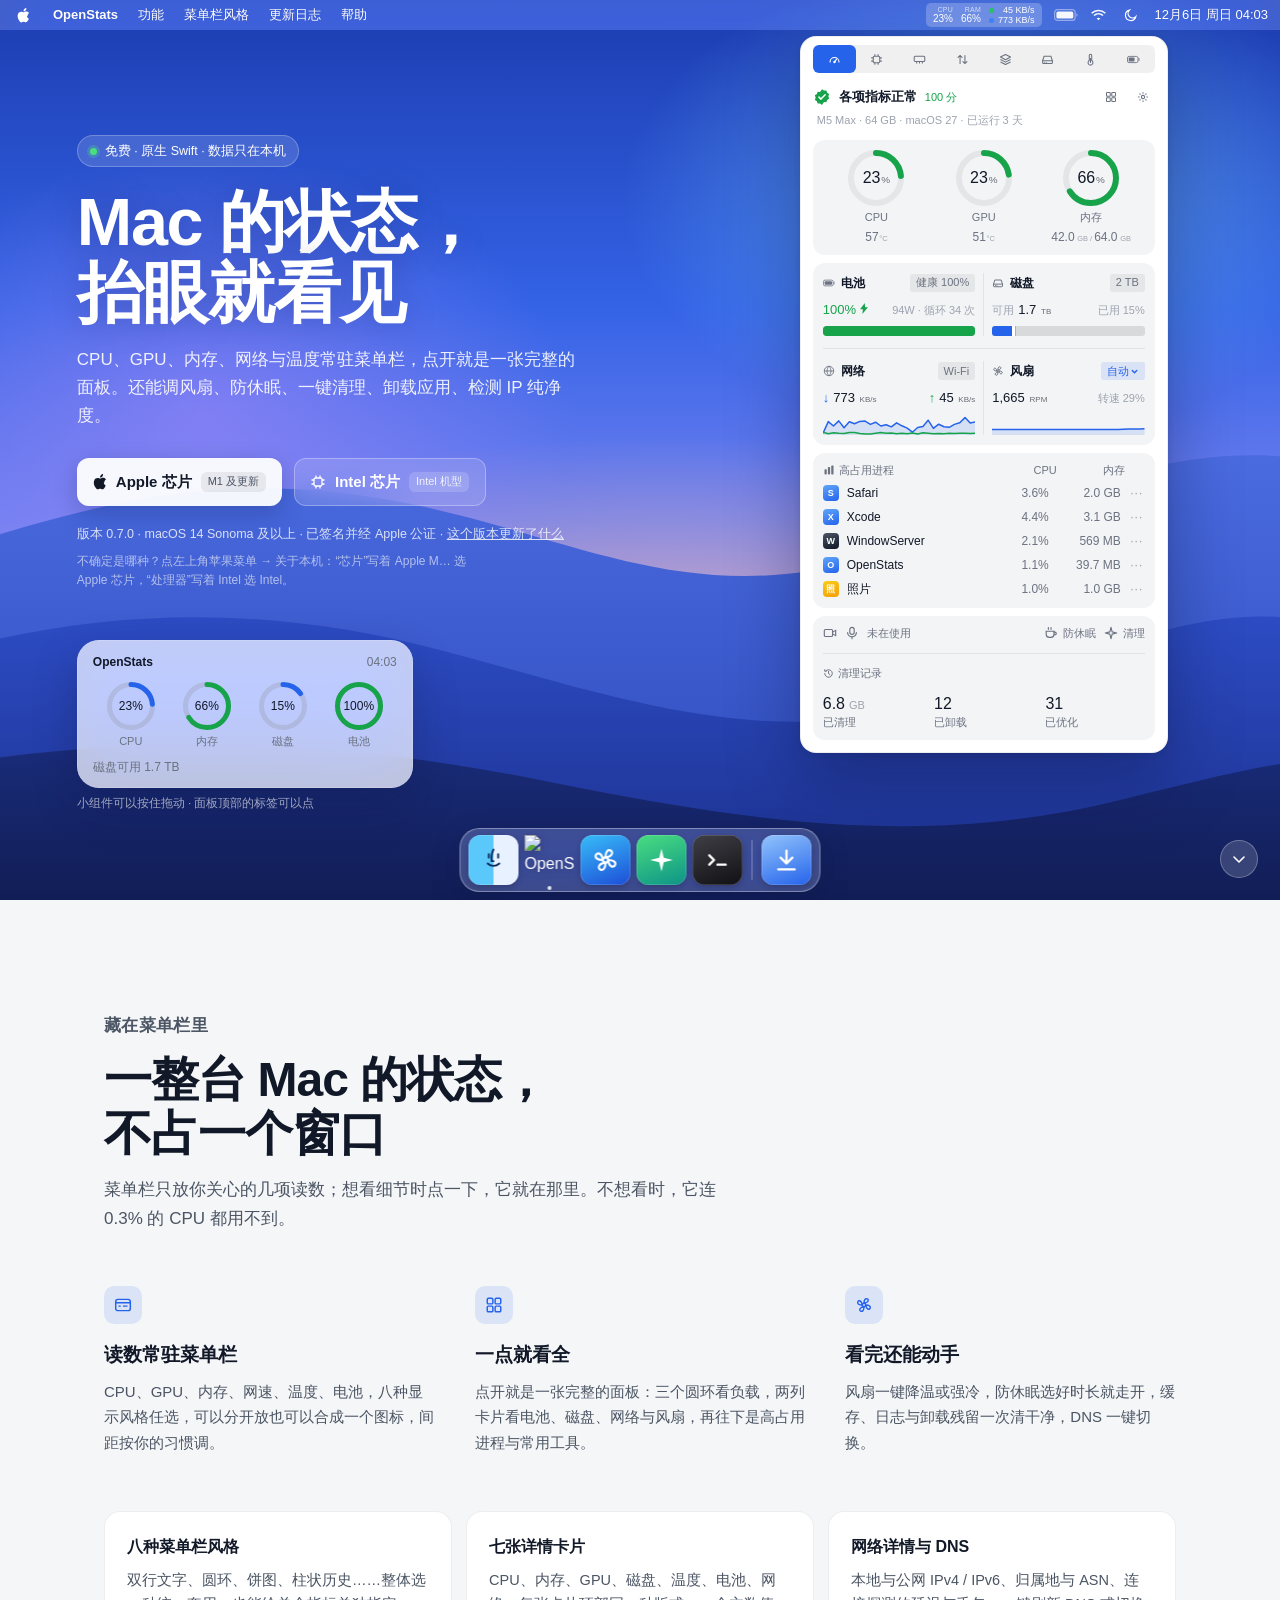
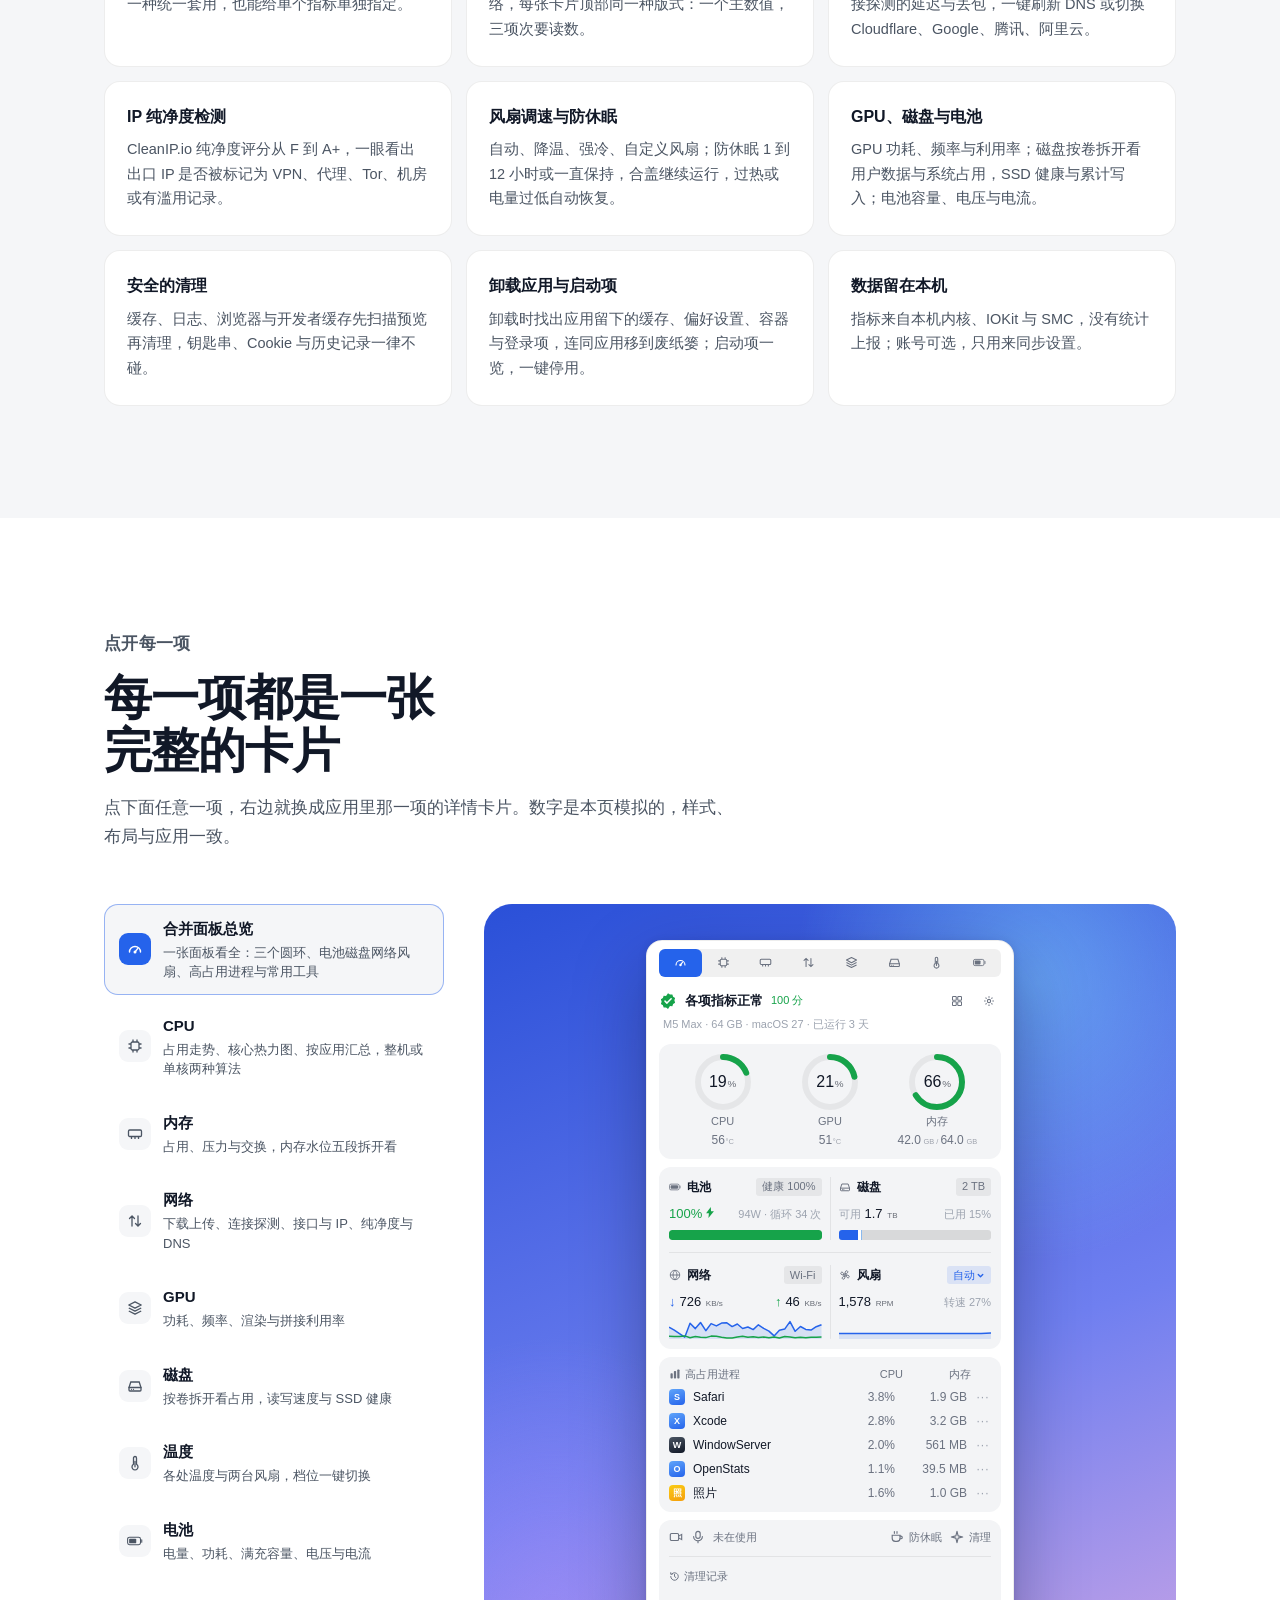
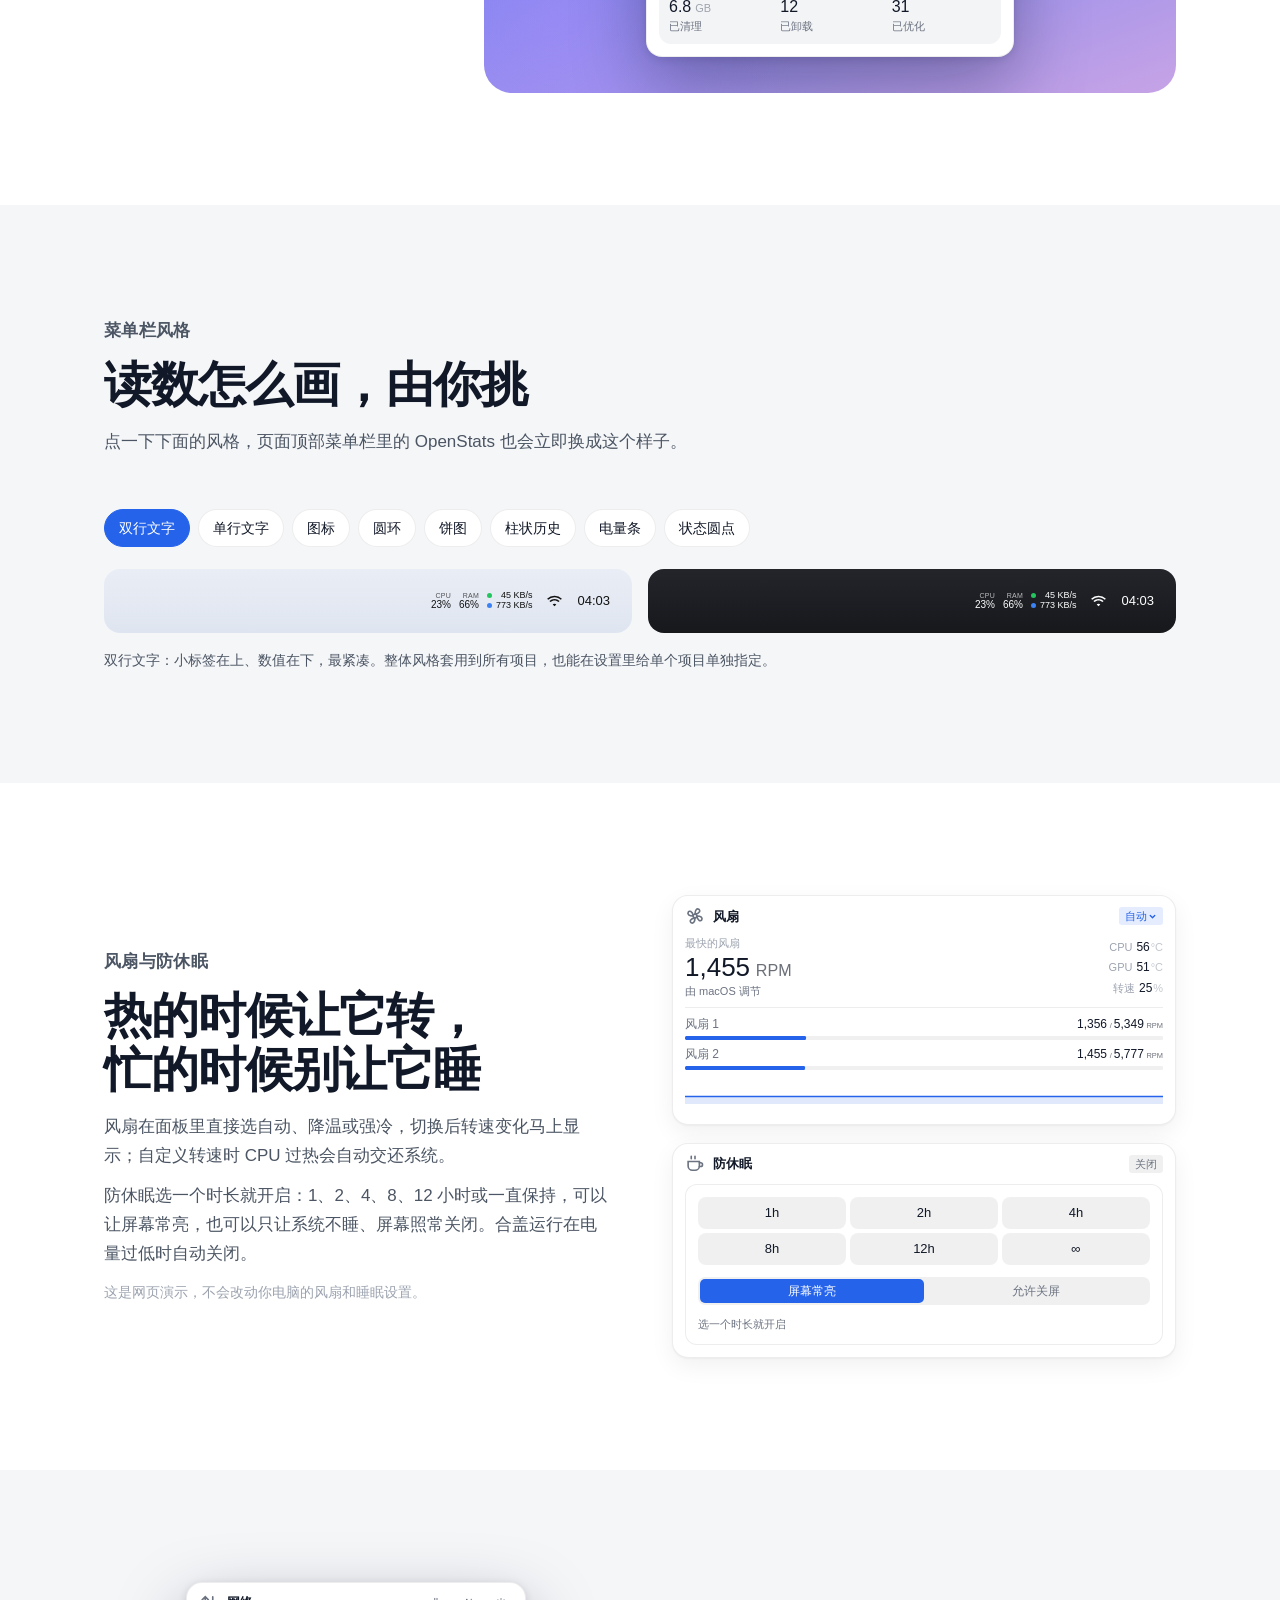
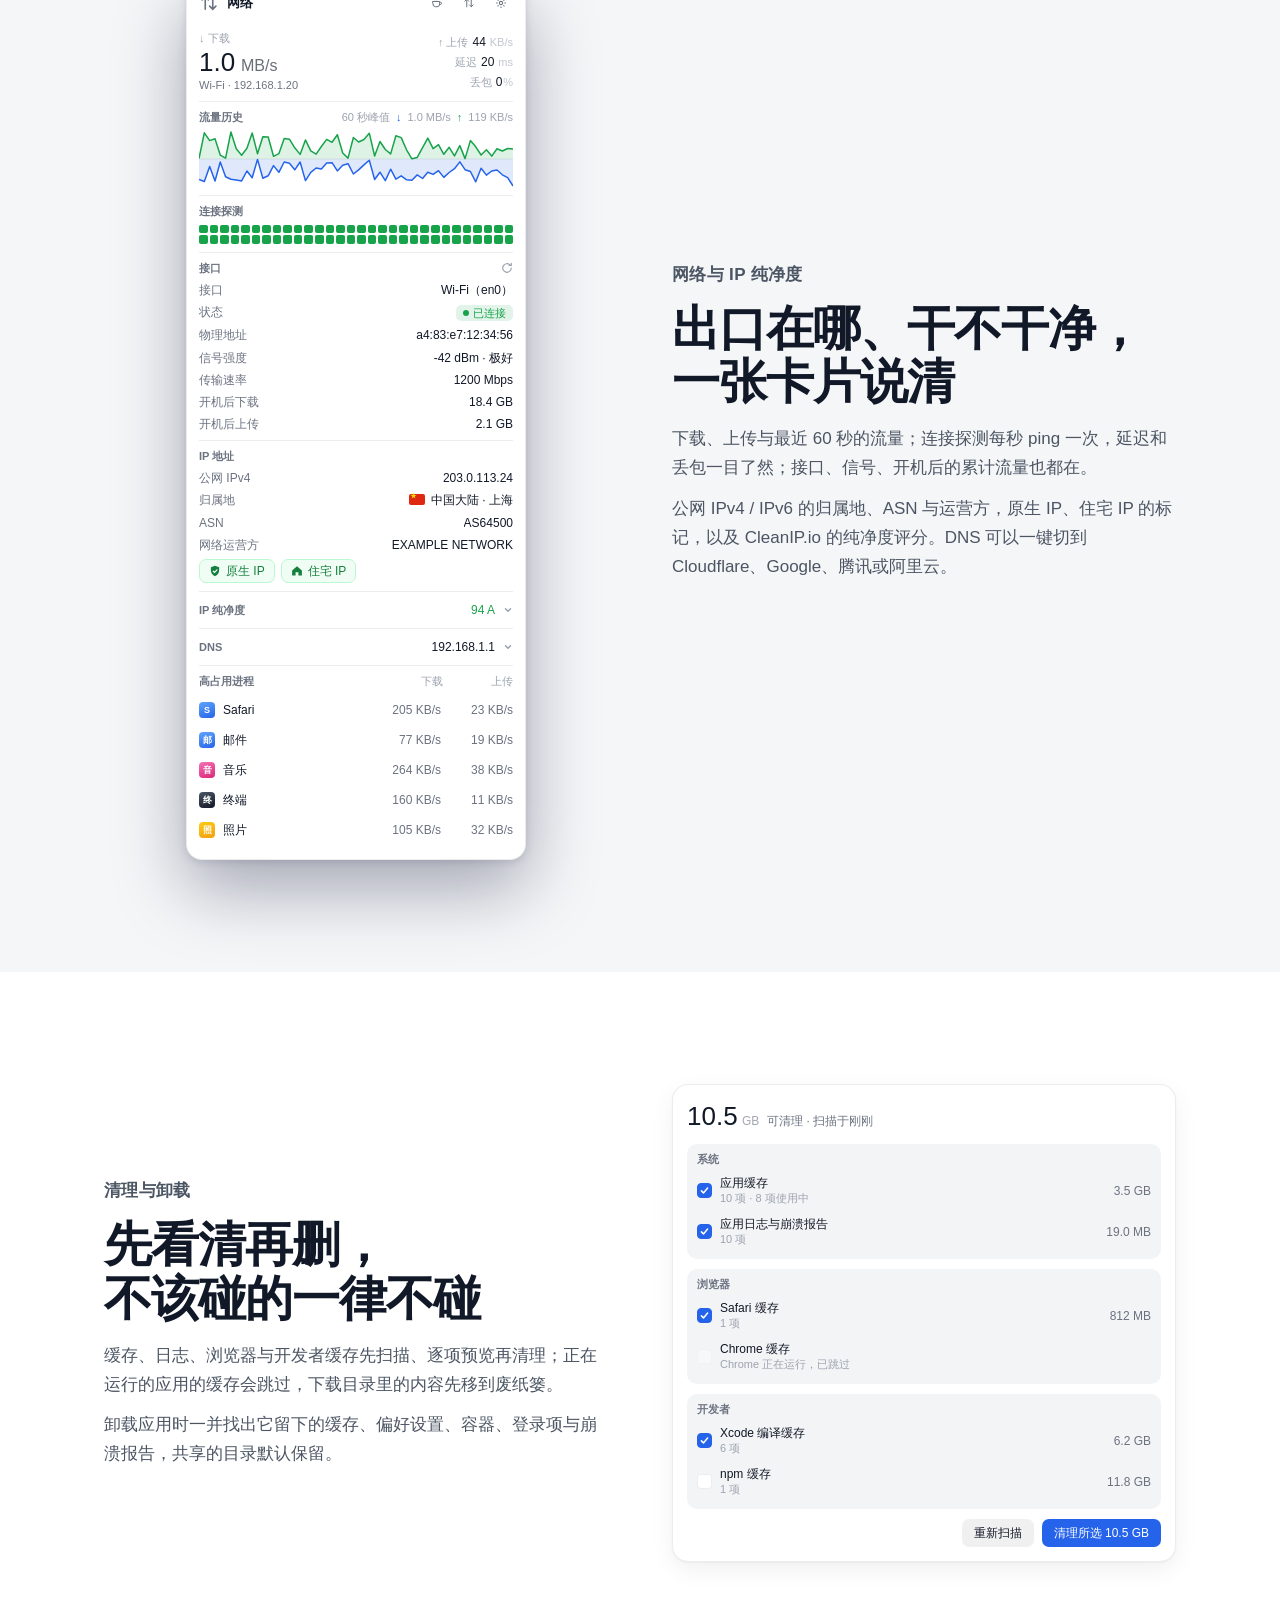
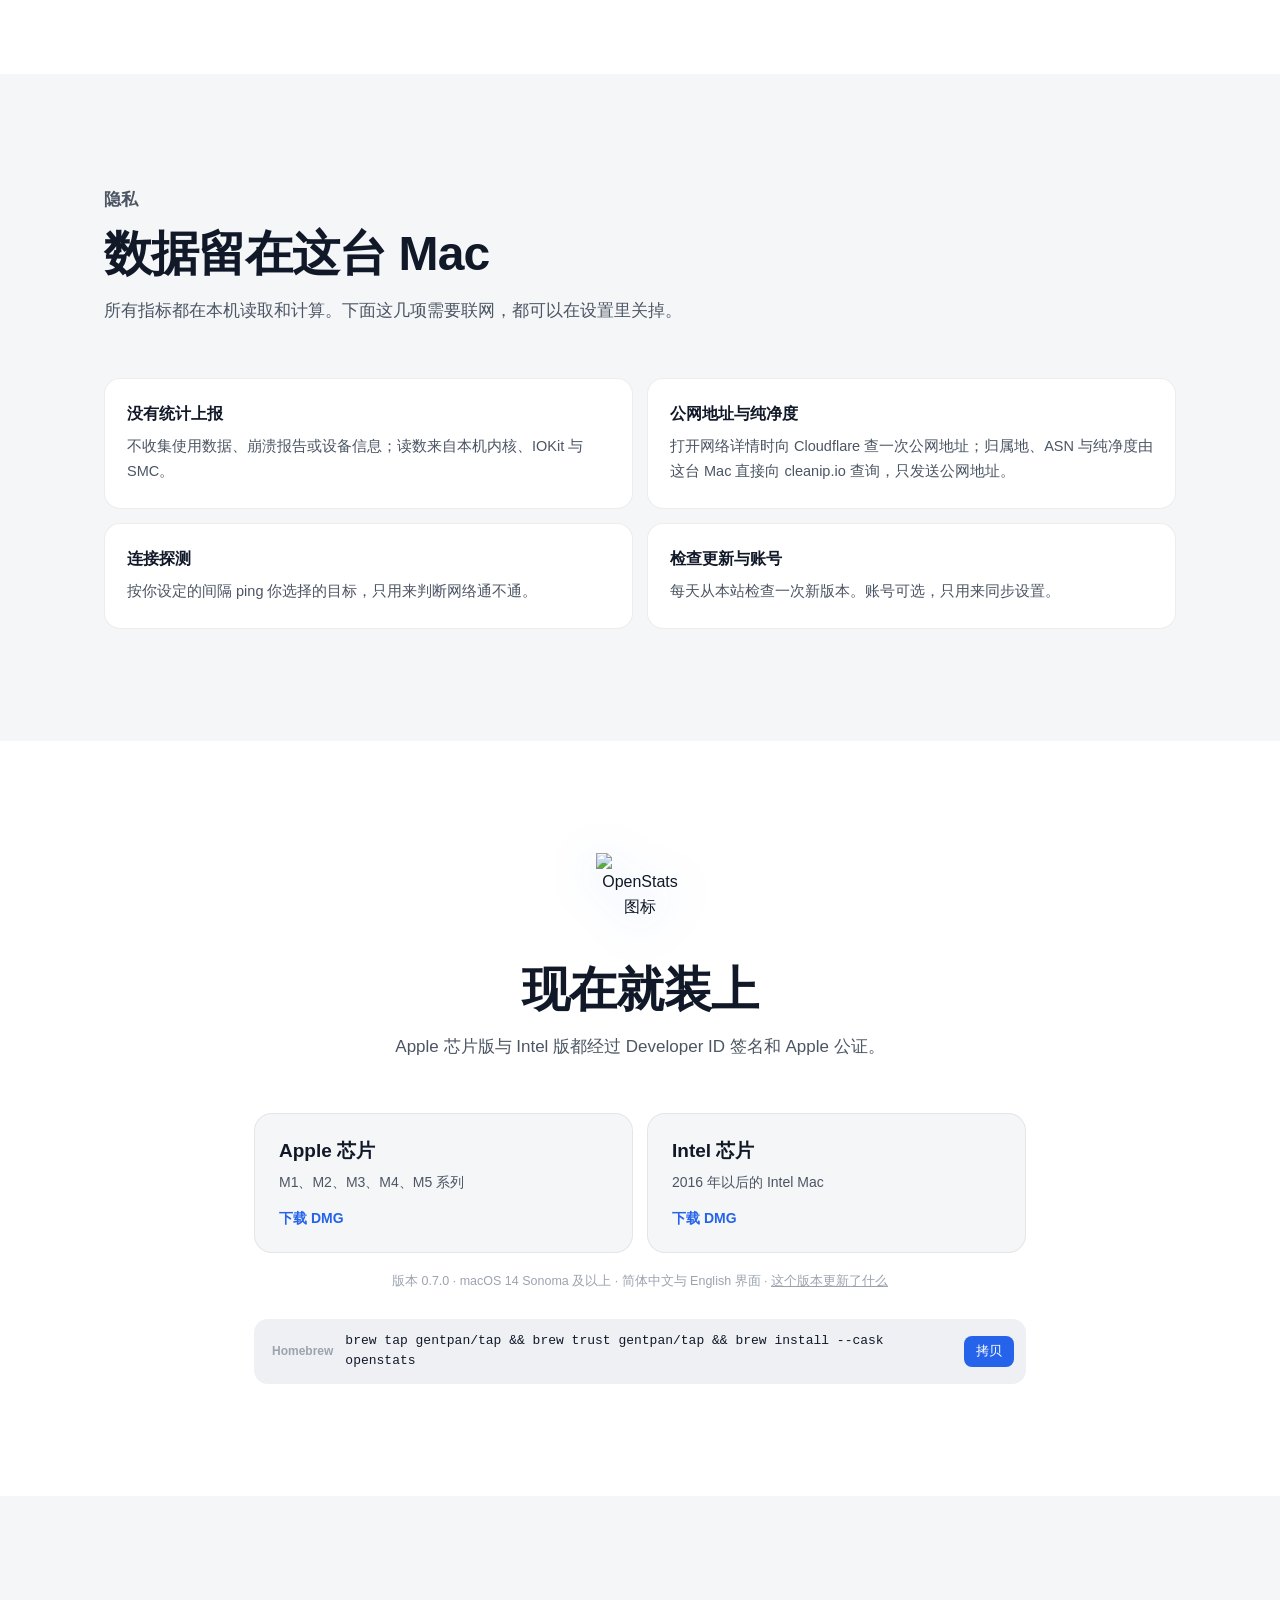
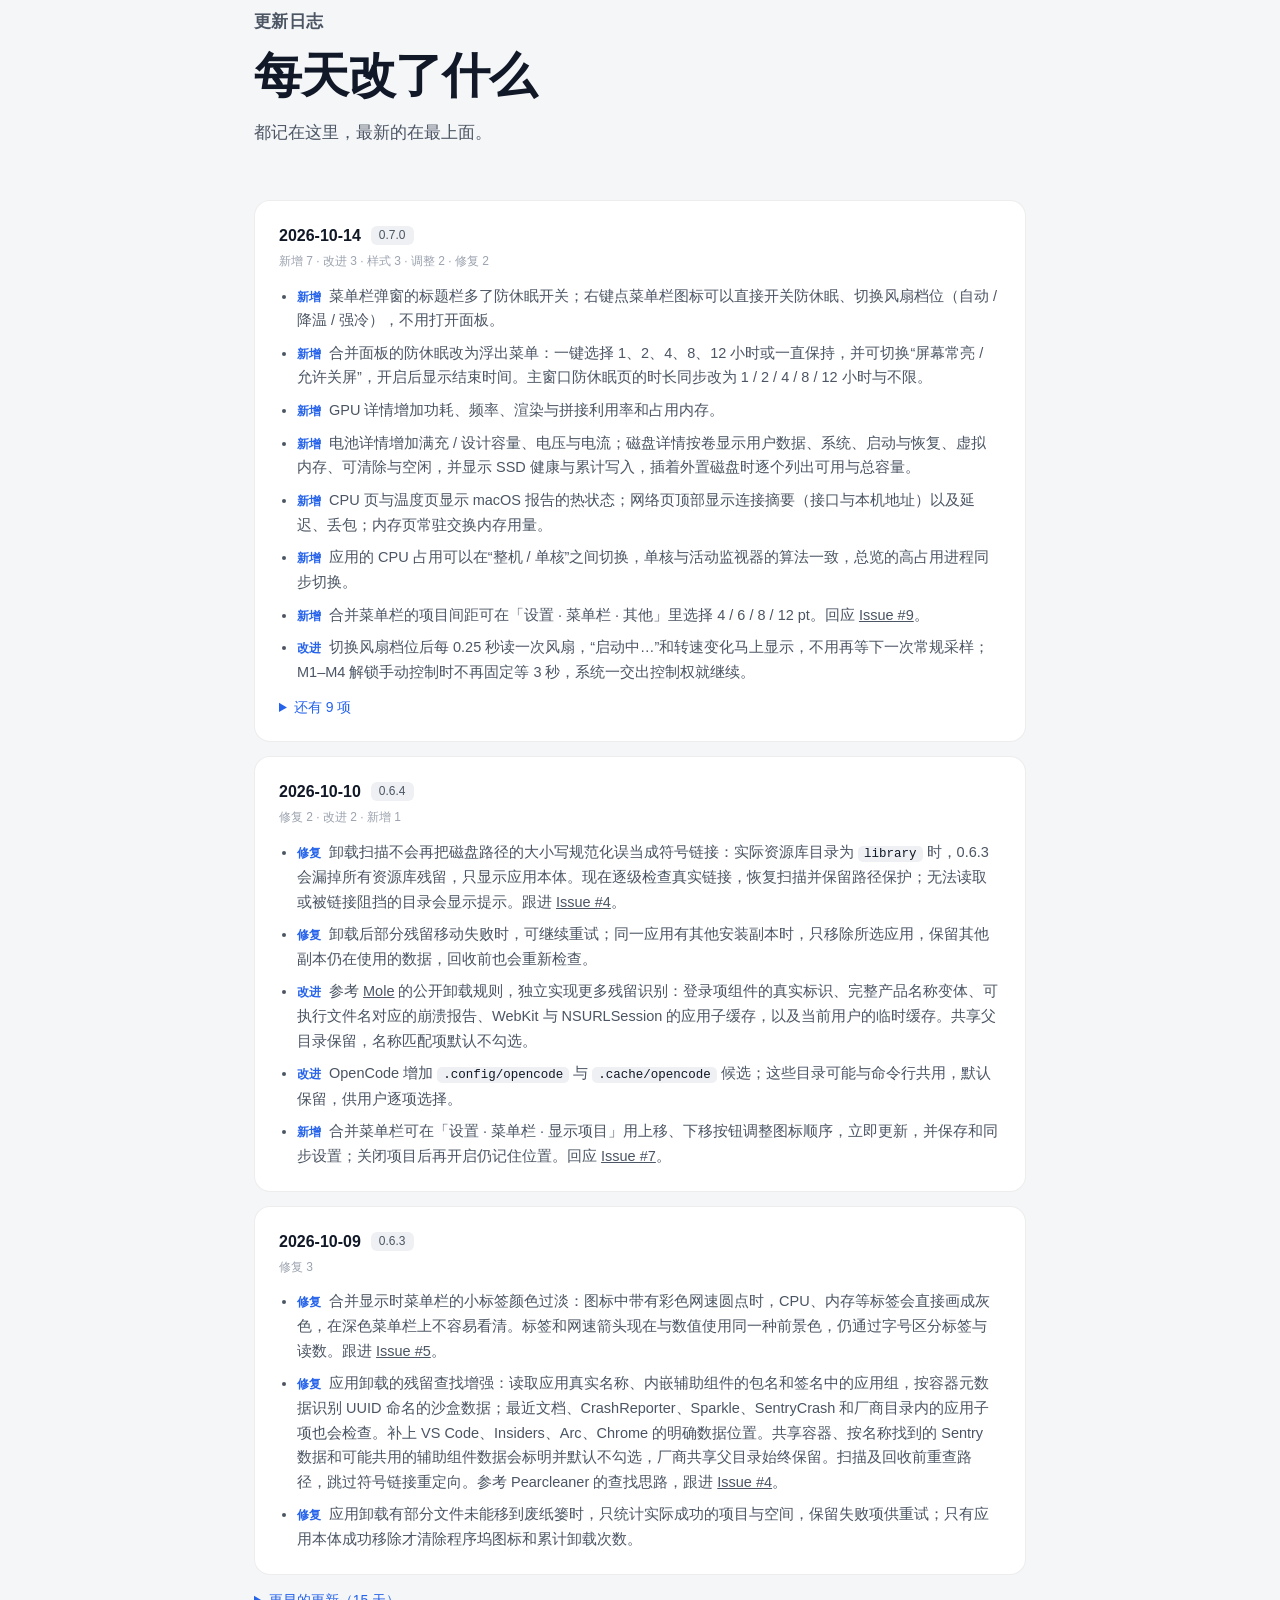
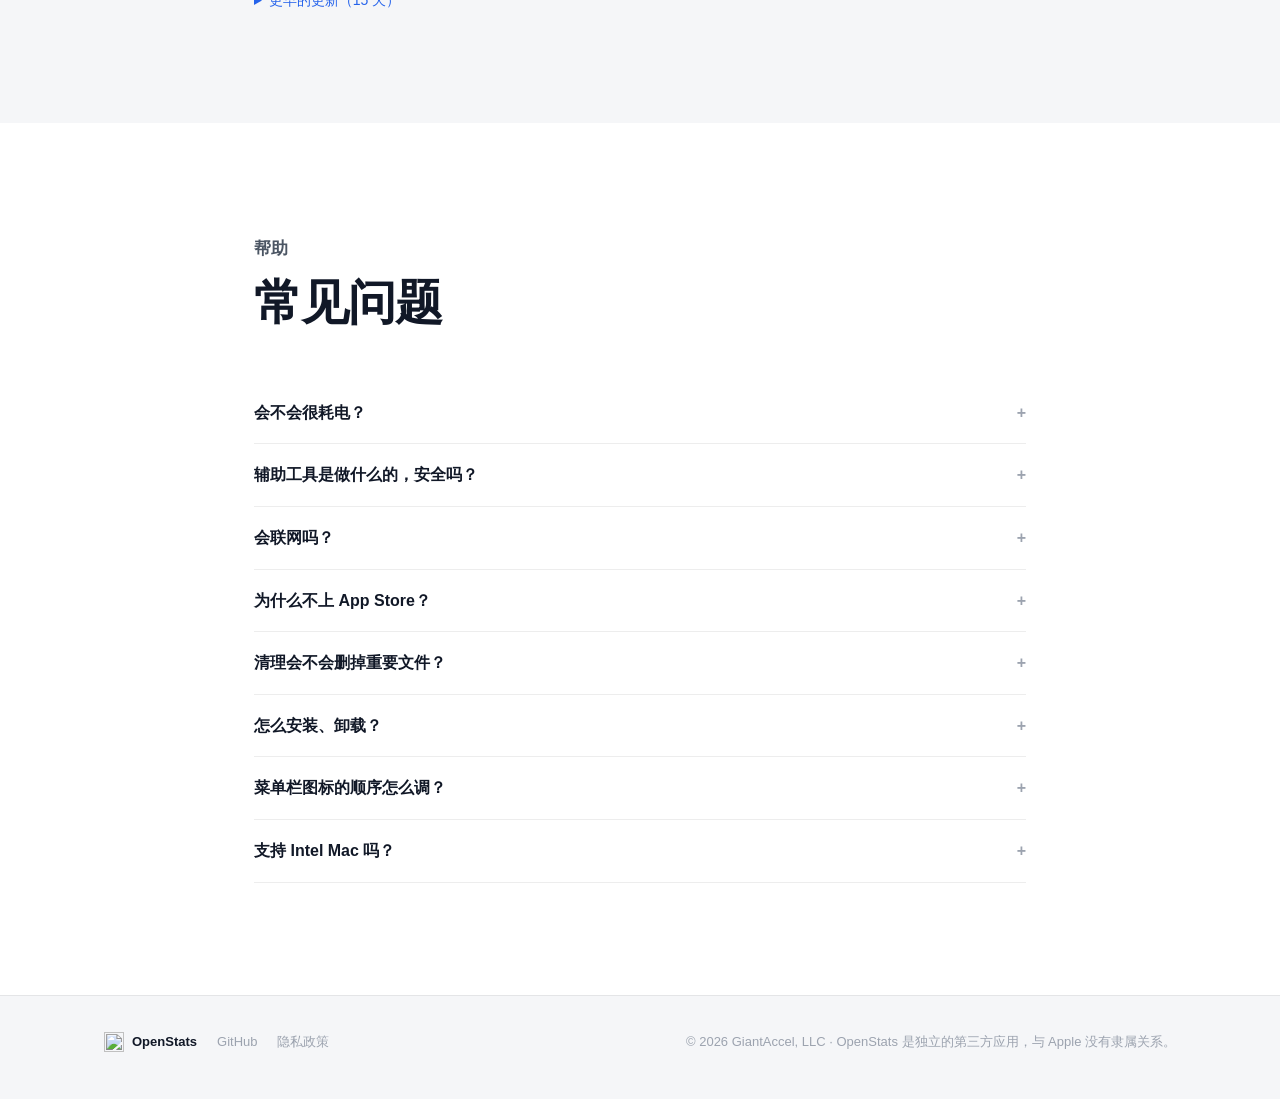
==== commit c7ac2613: "Restyle the privacy page and add site analytics The privacy page still used class names from the old" ====
--- a/web/index.html
+++ b/web/index.html
@@ -15,9 +15,9 @@
 <meta property="og:site_name" content="OpenStats">
 <meta property="og:locale" content="zh_CN">
 <meta property="og:image" content="https://getopenstats.com/assets/window-light.png">
-<link rel="icon" href="assets/favicon.ico?v=6dea6608" sizes="48x48">
-<link rel="icon" type="image/png" sizes="32x32" href="assets/favicon-32.png?v=6dea6608">
-<link rel="apple-touch-icon" sizes="180x180" href="assets/apple-touch-icon.png?v=6dea6608">
+<link rel="icon" href="assets/favicon.ico?v=80d64af6" sizes="48x48">
+<link rel="icon" type="image/png" sizes="32x32" href="assets/favicon-32.png?v=80d64af6">
+<link rel="apple-touch-icon" sizes="180x180" href="assets/apple-touch-icon.png?v=80d64af6">
 <script>
   // 在样式生效前确定主题，避免深色模式下先闪一下另一张壁纸
   try {
@@ -25,8 +25,9 @@
     document.documentElement.dataset.theme = saved || (matchMedia("(prefers-color-scheme: dark)").matches ? "dark" : "light");
   } catch { document.documentElement.dataset.theme = "light"; }
 </script>
-<link rel="stylesheet" href="styles.css?v=6dea6608">
-<link rel="stylesheet" href="replica.css?v=6dea6608">
+<link rel="stylesheet" href="styles.css?v=80d64af6">
+<link rel="stylesheet" href="replica.css?v=80d64af6">
+<script defer src="https://tongji.giantaccel.com/script.js" data-website-id="00be903d-c2b8-4650-893c-2b2a2c970cc2"></script>
 </head>
 <body>
 
@@ -145,7 +146,7 @@
 
   <nav class="dock" aria-label="程序坞">
     <a class="dock__item" href="#features" data-tip="功能"><span class="dock__art dock__art--finder" aria-hidden="true"></span></a>
-    <button class="dock__item dock__item--running" id="dockOpenStats" type="button" data-tip="OpenStats"><img class="dock__art" src="assets/icon.png?v=6dea6608" alt="OpenStats"></button>
+    <button class="dock__item dock__item--running" id="dockOpenStats" type="button" data-tip="OpenStats"><img class="dock__art" src="assets/icon.png?v=80d64af6" alt="OpenStats"></button>
     <a class="dock__item" href="#thermal" data-tip="风扇与防休眠"><span class="dock__art dock__art--fan" aria-hidden="true"></span></a>
     <a class="dock__item" href="#cleanup" data-tip="清理与卸载"><span class="dock__art dock__art--clean" aria-hidden="true"></span></a>
     <a class="dock__item" href="#install" data-tip="Homebrew 安装"><span class="dock__art dock__art--terminal" aria-hidden="true"></span></a>
@@ -301,7 +302,7 @@
   <section class="band band--alt" id="download">
     <div class="shell narrow">
       <div class="section-head section-head--center reveal">
-        <img class="download__icon" src="assets/icon.png?v=6dea6608" alt="OpenStats 图标" width="88" height="88">
+        <img class="download__icon" src="assets/icon.png?v=80d64af6" alt="OpenStats 图标" width="88" height="88">
         <h2>现在就装上</h2>
         <p>Apple 芯片版与 Intel 版都经过 Developer ID 签名和 Apple 公证。</p>
       </div>
@@ -677,14 +678,14 @@
 
 <footer class="footer">
   <div class="shell footer__inner">
-    <span class="footer__brand"><img src="assets/icon.png?v=6dea6608" alt="" width="20" height="20">OpenStats</span>
+    <span class="footer__brand"><img src="assets/icon.png?v=80d64af6" alt="" width="20" height="20">OpenStats</span>
     <a class="footer__link" href="https://github.com/gentpan/OpenStats">GitHub</a>
     <a class="footer__link" href="privacy.html">隐私政策</a>
     <span class="footer__fine">© 2026 GiantAccel, LLC · OpenStats 是独立的第三方应用，与 Apple 没有隶属关系。</span>
   </div>
 </footer>
 
-<script src="app.js?v=6dea6608" defer></script>
-<script src="replica.js?v=6dea6608" defer></script>
+<script src="app.js?v=80d64af6" defer></script>
+<script src="replica.js?v=80d64af6" defer></script>
 </body>
 </html>
--- a/web/styles.css
+++ b/web/styles.css
@@ -547,7 +547,7 @@
   background: var(--code);
 }
 .brew__label { flex: none; font-size: 12px; font-weight: 600; color: var(--ink-3); }
-.brew__cmd { flex: 1; min-width: 0; overflow-x: auto; white-space: nowrap; font-family: var(--font-mono); font-size: 13px; }
+.brew__cmd { flex: 1; min-width: 0; line-height: 1.6; overflow-wrap: anywhere; font-family: var(--font-mono); font-size: 13px; }
 .brew__copy {
   flex: none;
   padding: 5px 12px;
@@ -590,6 +590,22 @@
 .footer__link { text-decoration: none; }
 .footer__link:hover { color: var(--ink); }
 .footer__fine { margin-left: auto; }
+
+/* ── 隐私政策等文档页 ── */
+.doc { padding: 72px 0 104px; background: var(--page); }
+.doc__back { font-size: 14px; color: var(--ink-3); text-decoration: none; }
+.doc__back:hover { color: var(--ink); }
+.doc__title { margin: 20px 0 14px; font-family: var(--font-display); font-size: clamp(34px, 4vw, 44px); line-height: 1.1; font-weight: 700; letter-spacing: -0.02em; }
+.doc__meta { font-size: 15px; line-height: 1.7; color: var(--ink-2); }
+.doc__section { margin-top: 56px; }
+.doc__section h2 { font-family: var(--font-display); font-size: 24px; line-height: 1.3; font-weight: 700; letter-spacing: -0.01em; }
+.doc__section p { margin-top: 10px; font-size: 15px; line-height: 1.75; color: var(--ink-2); }
+.doc__section p a { color: var(--brand); }
+.fact-list { margin: 20px 0 0; padding: 0; list-style: none; border: 1px solid var(--line); border-radius: 14px; background: var(--tile); }
+.fact-list li { display: grid; grid-template-columns: 112px 1fr; gap: 16px; padding: 14px 18px; border-top: 1px solid var(--line); font-size: 14px; line-height: 1.65; }
+.fact-list li:first-child { border-top: 0; }
+.fact-list b { font-weight: 600; }
+.fact-list span { color: var(--ink-2); }
 
 /* 滚动进入视野时淡入 */
 .reveal { opacity: 0; transform: translateY(18px); transition: opacity 0.7s ease, transform 0.7s cubic-bezier(0.2, 0.8, 0.2, 1); }
@@ -637,5 +653,9 @@
   .cards__list { grid-template-columns: 1fr; }
   .cards__stage { min-height: 0; padding: 20px 12px; border-radius: 20px; }
   .style-preview__bar { overflow-x: auto; justify-content: flex-start; }
+  .brew { flex-wrap: wrap; row-gap: 6px; }
+  .brew__label { flex-basis: 100%; }
+  .doc { padding: 48px 0 72px; }
+  .fact-list li { grid-template-columns: 1fr; gap: 2px; }
   .footer__fine { margin-left: 0; }
 }
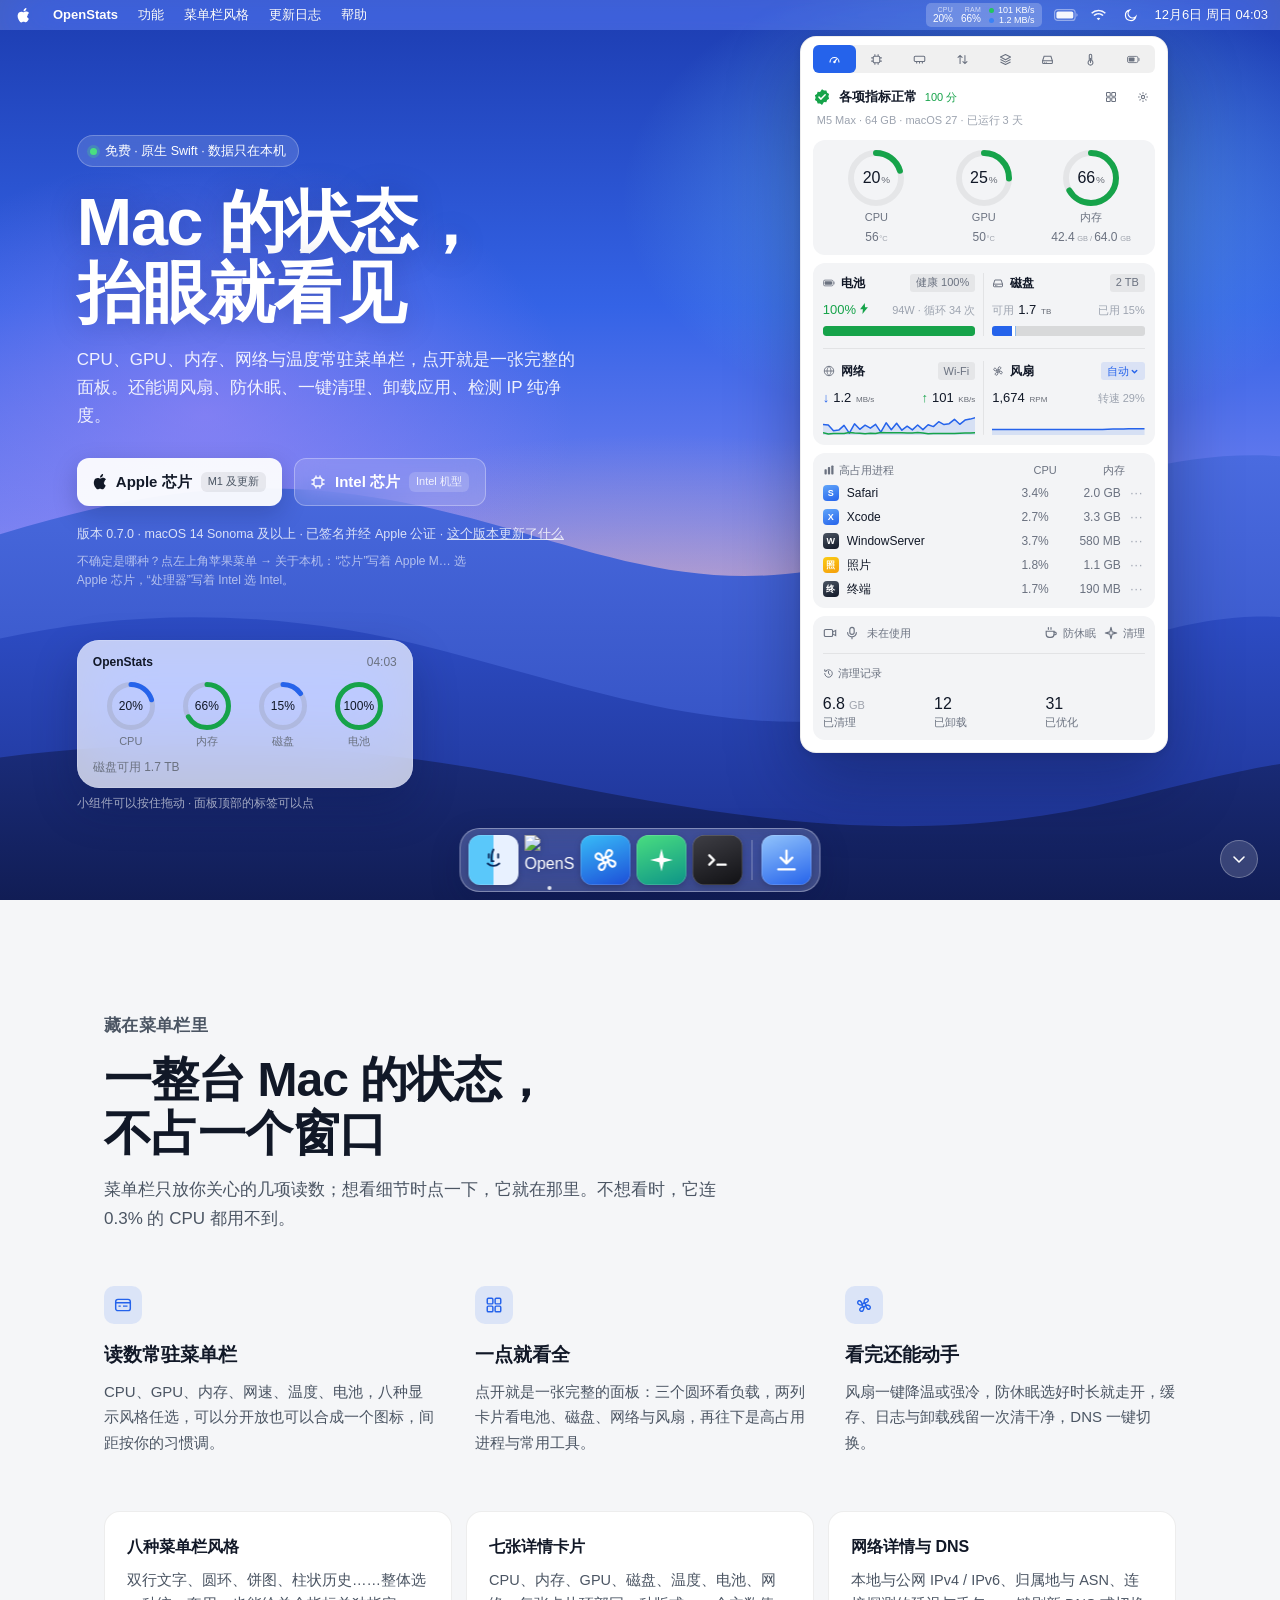
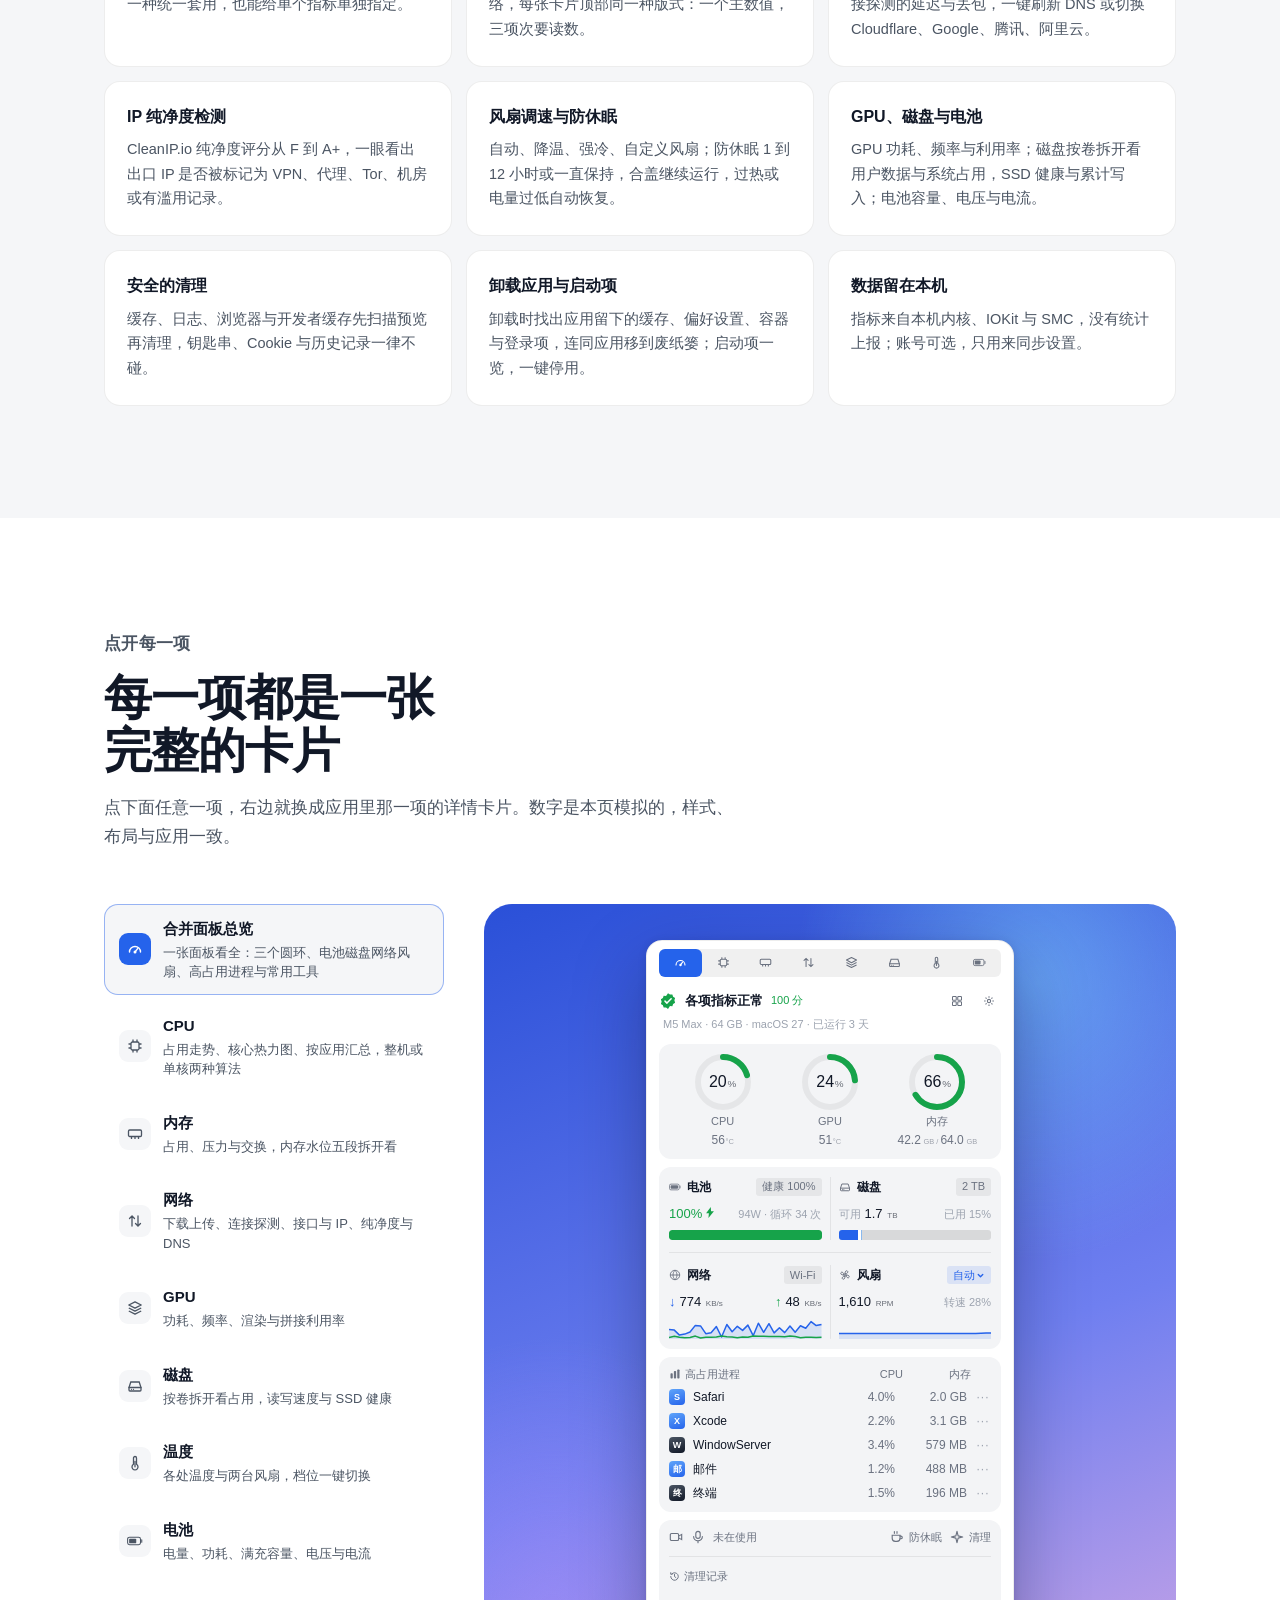
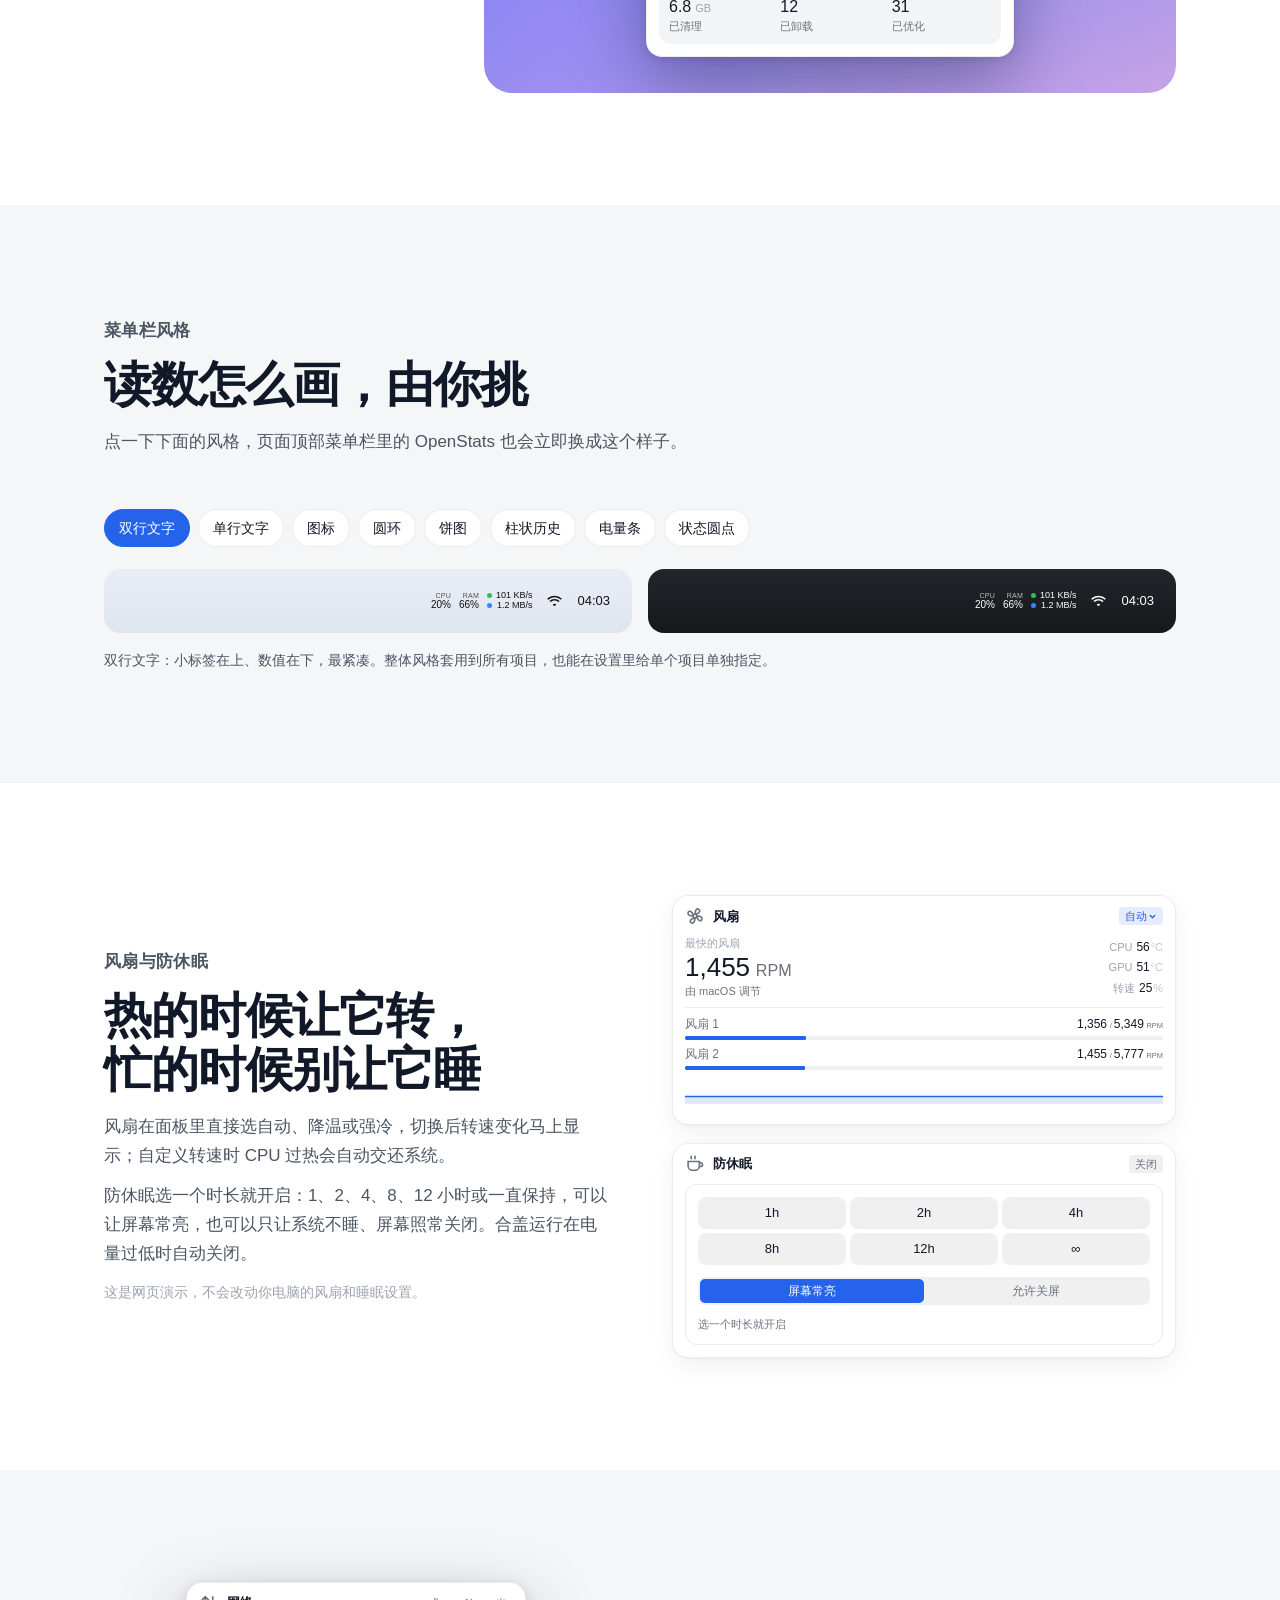
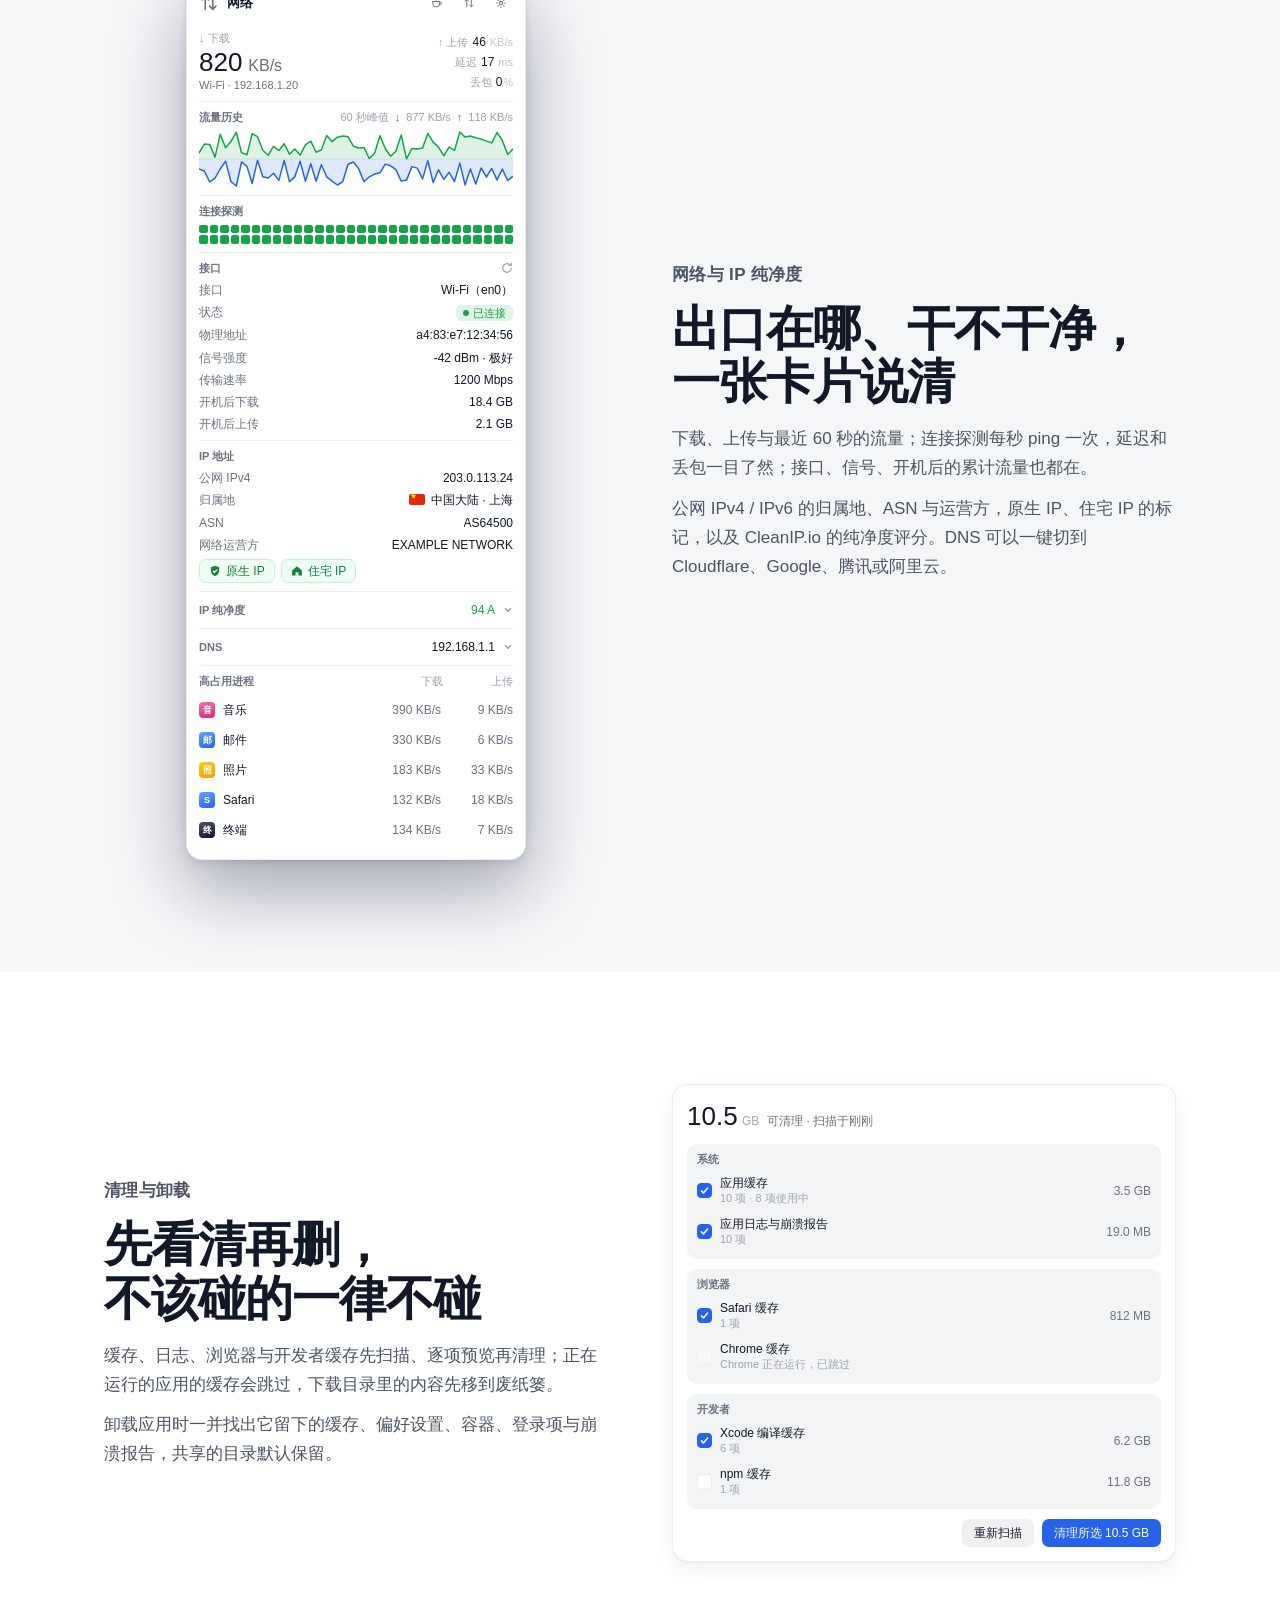
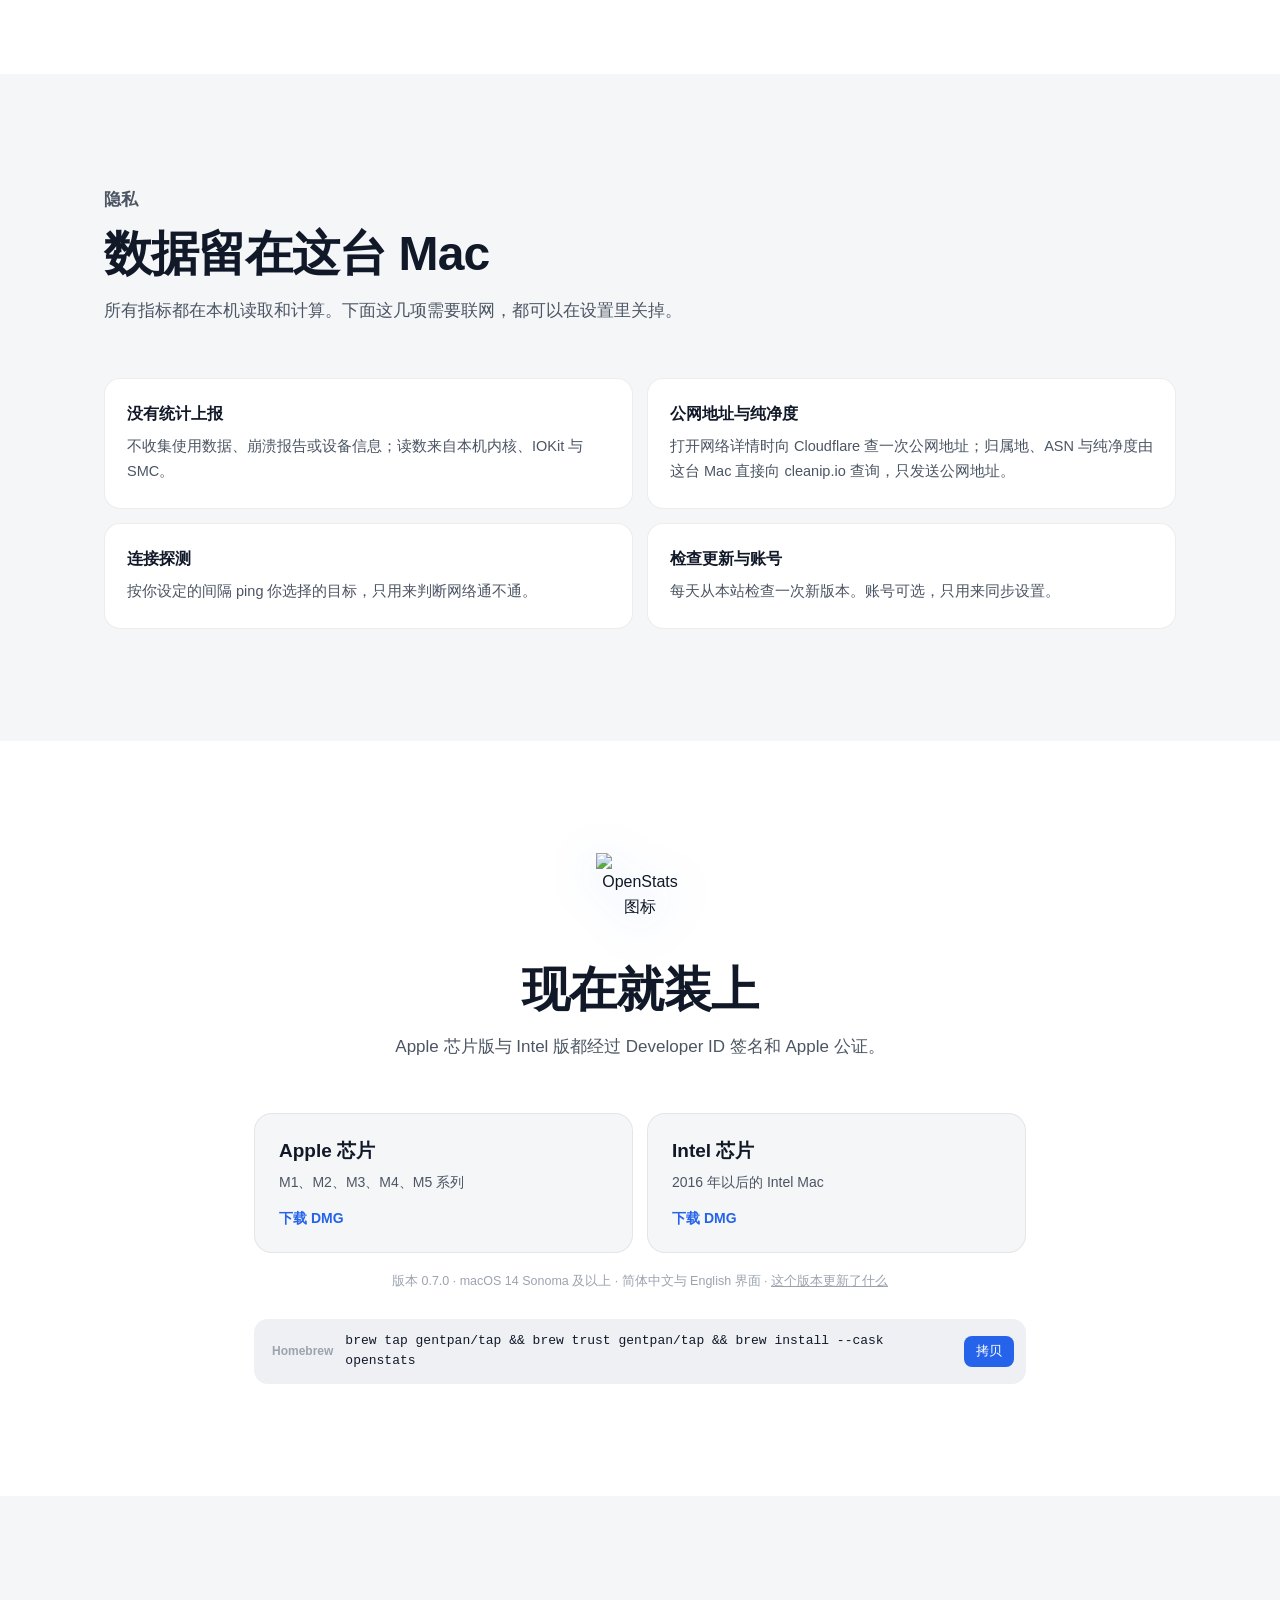
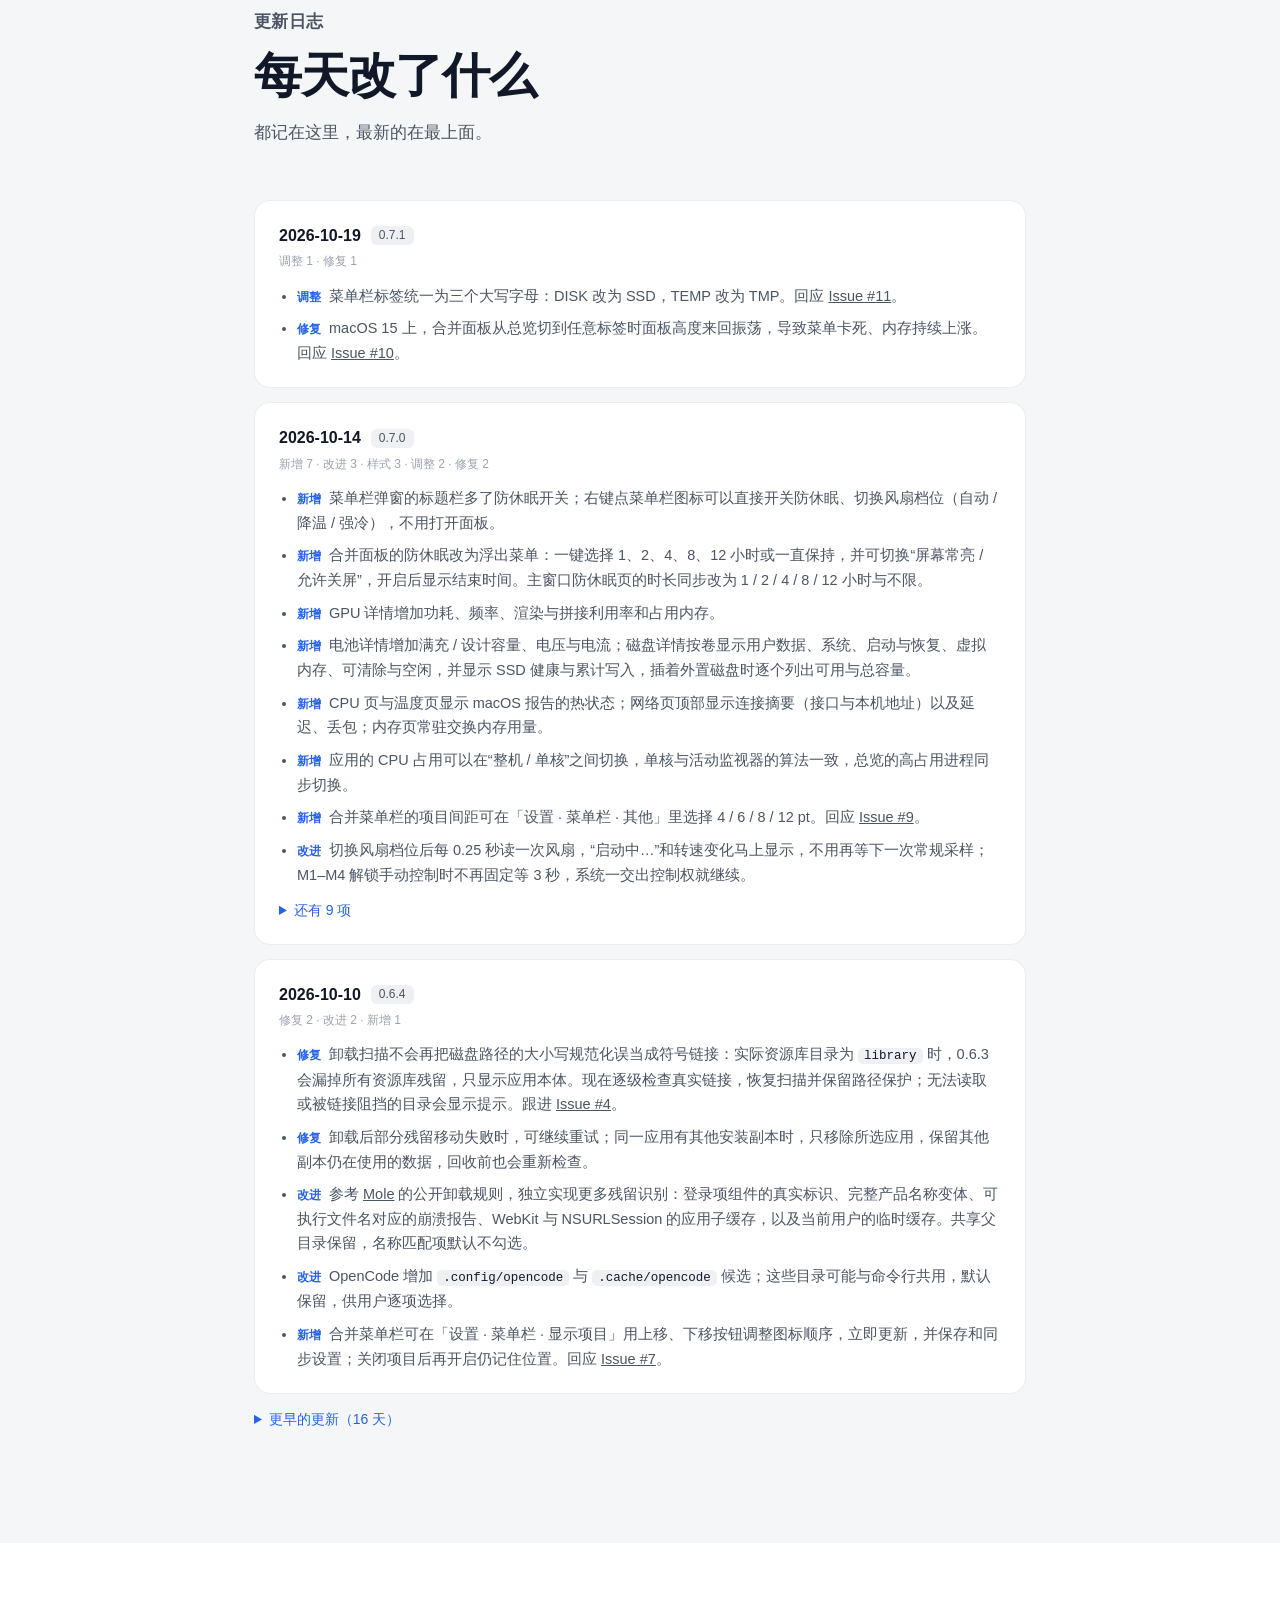
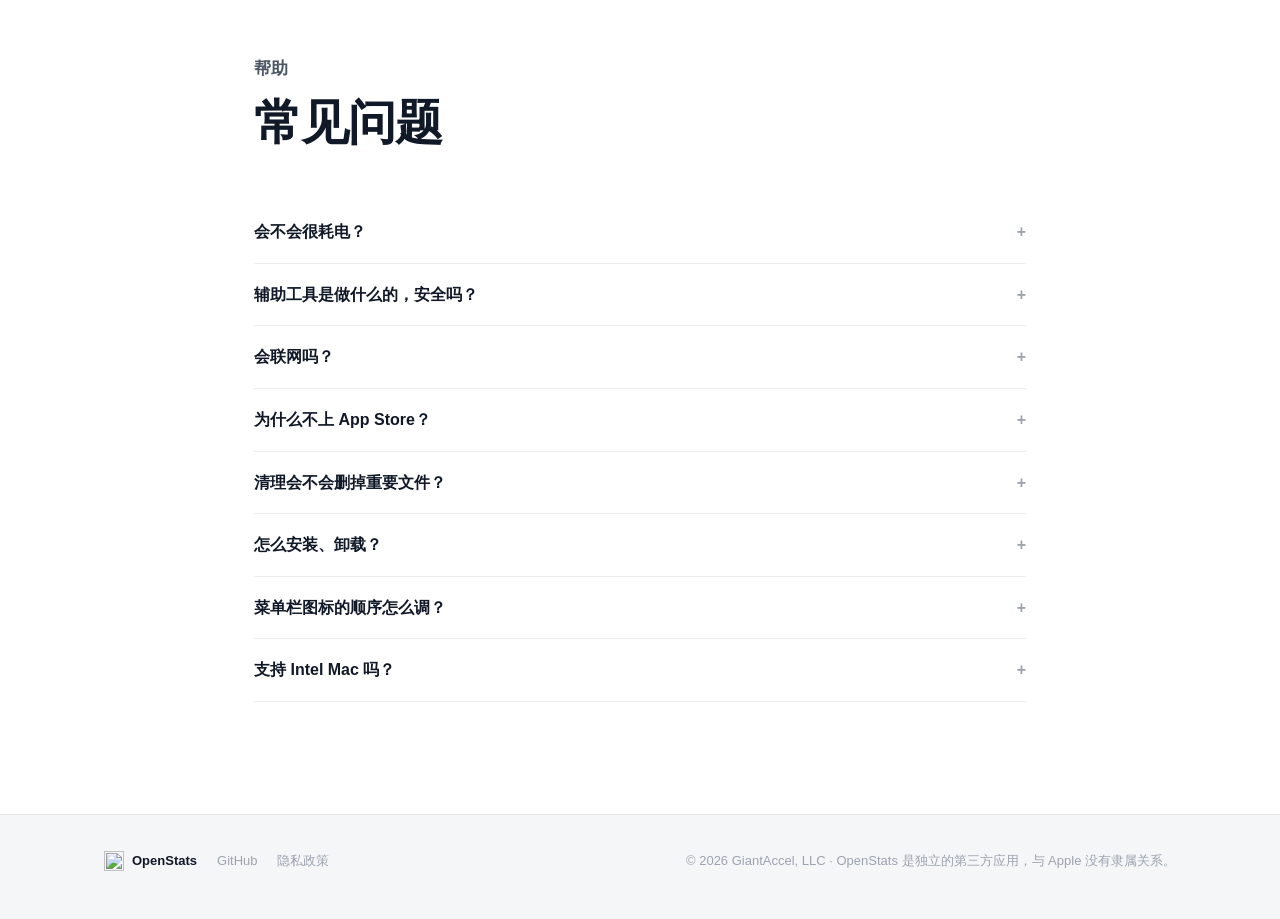
==== commit aecf90fe: "Release 0.7.1 (0124) Fix the combined panel freezing on macOS 15 when switching tabs (#10) and use t" ====
--- a/web/index.html
+++ b/web/index.html
@@ -335,6 +335,14 @@
       <!-- 由 Scripts/sync_changelog.py 从 CHANGELOG.md 生成，请勿手改。 -->
       <div class="log">
         <article class="log__day">
+          <div class="log__head"><time datetime="2026-10-19">2026-10-19</time><span class="log__tag">0.7.1</span></div>
+          <p class="log__counts">调整 1 · 修复 1</p>
+          <ul class="log__list">
+            <li><span class="log__kind">调整</span>菜单栏标签统一为三个大写字母：DISK 改为 SSD，TEMP 改为 TMP。回应 <a href="https://github.com/gentpan/OpenStats/issues/11">Issue #11</a>。</li>
+            <li><span class="log__kind">修复</span>macOS 15 上，合并面板从总览切到任意标签时面板高度来回振荡，导致菜单卡死、内存持续上涨。回应 <a href="https://github.com/gentpan/OpenStats/issues/10">Issue #10</a>。</li>
+          </ul>
+        </article>
+        <article class="log__day">
           <div class="log__head"><time datetime="2026-10-14">2026-10-14</time><span class="log__tag">0.7.0</span></div>
           <p class="log__counts">新增 7 · 改进 3 · 样式 3 · 调整 2 · 修复 2</p>
           <ul class="log__list">
@@ -373,6 +381,8 @@
             <li><span class="log__kind">新增</span>合并菜单栏可在「设置 · 菜单栏 · 显示项目」用上移、下移按钮调整图标顺序，立即更新，并保存和同步设置；关闭项目后再开启仍记住位置。回应 <a href="https://github.com/gentpan/OpenStats/issues/7">Issue #7</a>。</li>
           </ul>
         </article>
+        <details class="log__older">
+          <summary>更早的更新（16 天）</summary>
         <article class="log__day">
           <div class="log__head"><time datetime="2026-10-09">2026-10-09</time><span class="log__tag">0.6.3</span></div>
           <p class="log__counts">修复 3</p>
@@ -382,8 +392,6 @@
             <li><span class="log__kind">修复</span>应用卸载有部分文件未能移到废纸篓时，只统计实际成功的项目与空间，保留失败项供重试；只有应用本体成功移除才清除程序坞图标和累计卸载次数。</li>
           </ul>
         </article>
-        <details class="log__older">
-          <summary>更早的更新（15 天）</summary>
         <article class="log__day">
           <div class="log__head"><time datetime="2026-10-01">2026-10-01</time><span class="log__tag">0.6.3</span></div>
           <p class="log__counts">新增 3 · 调整 2</p>
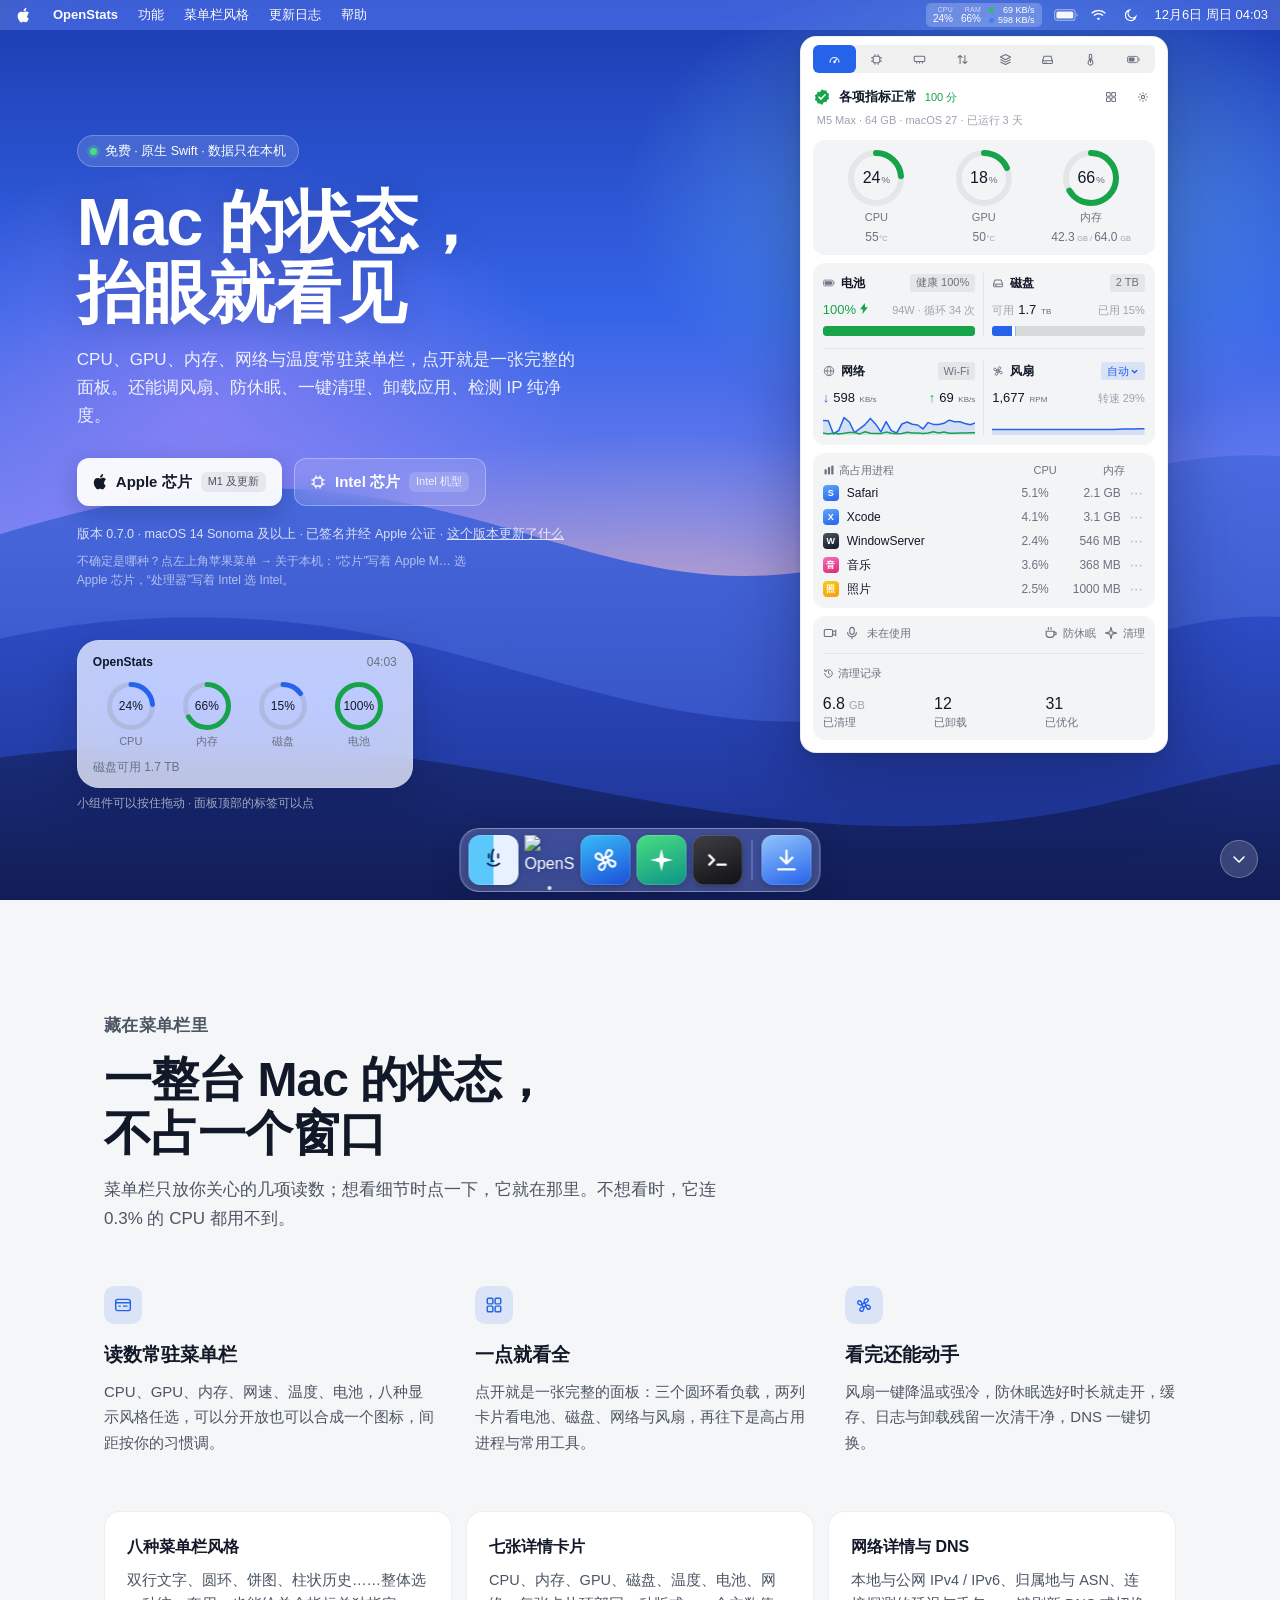
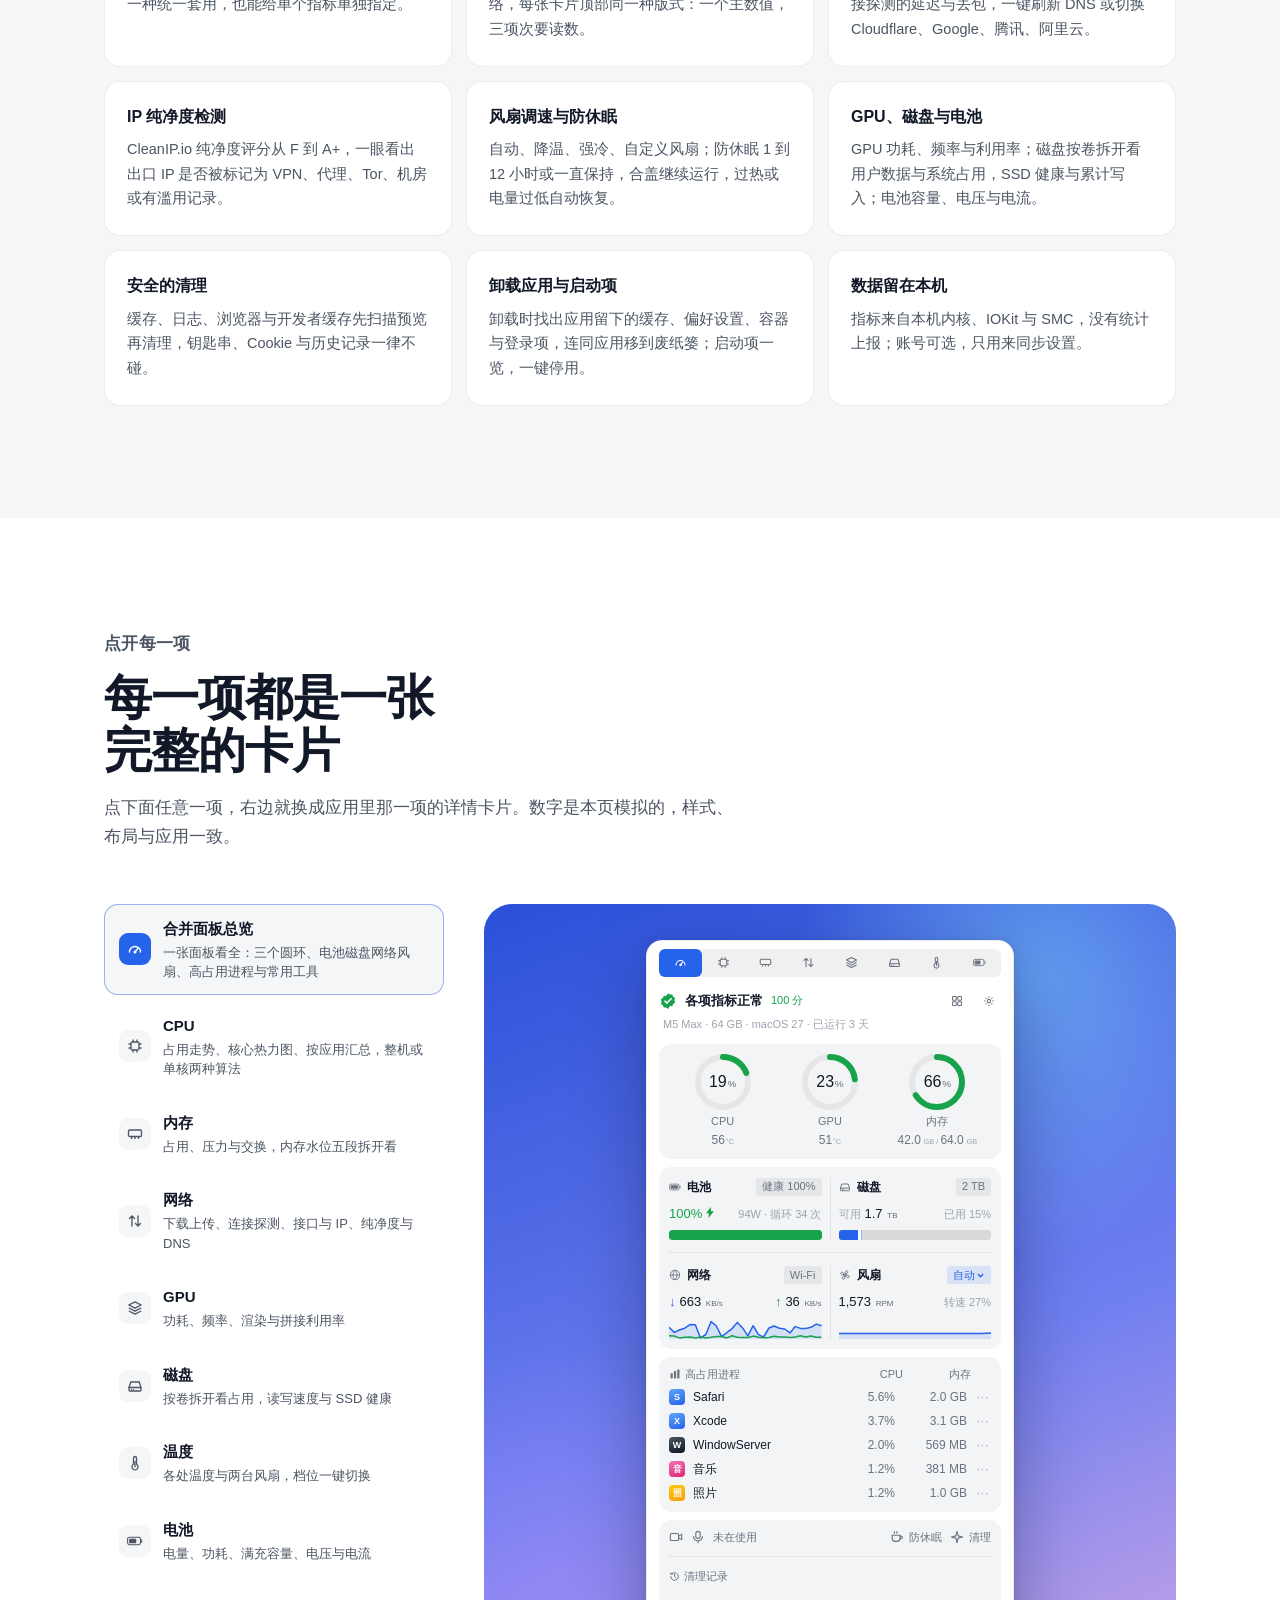
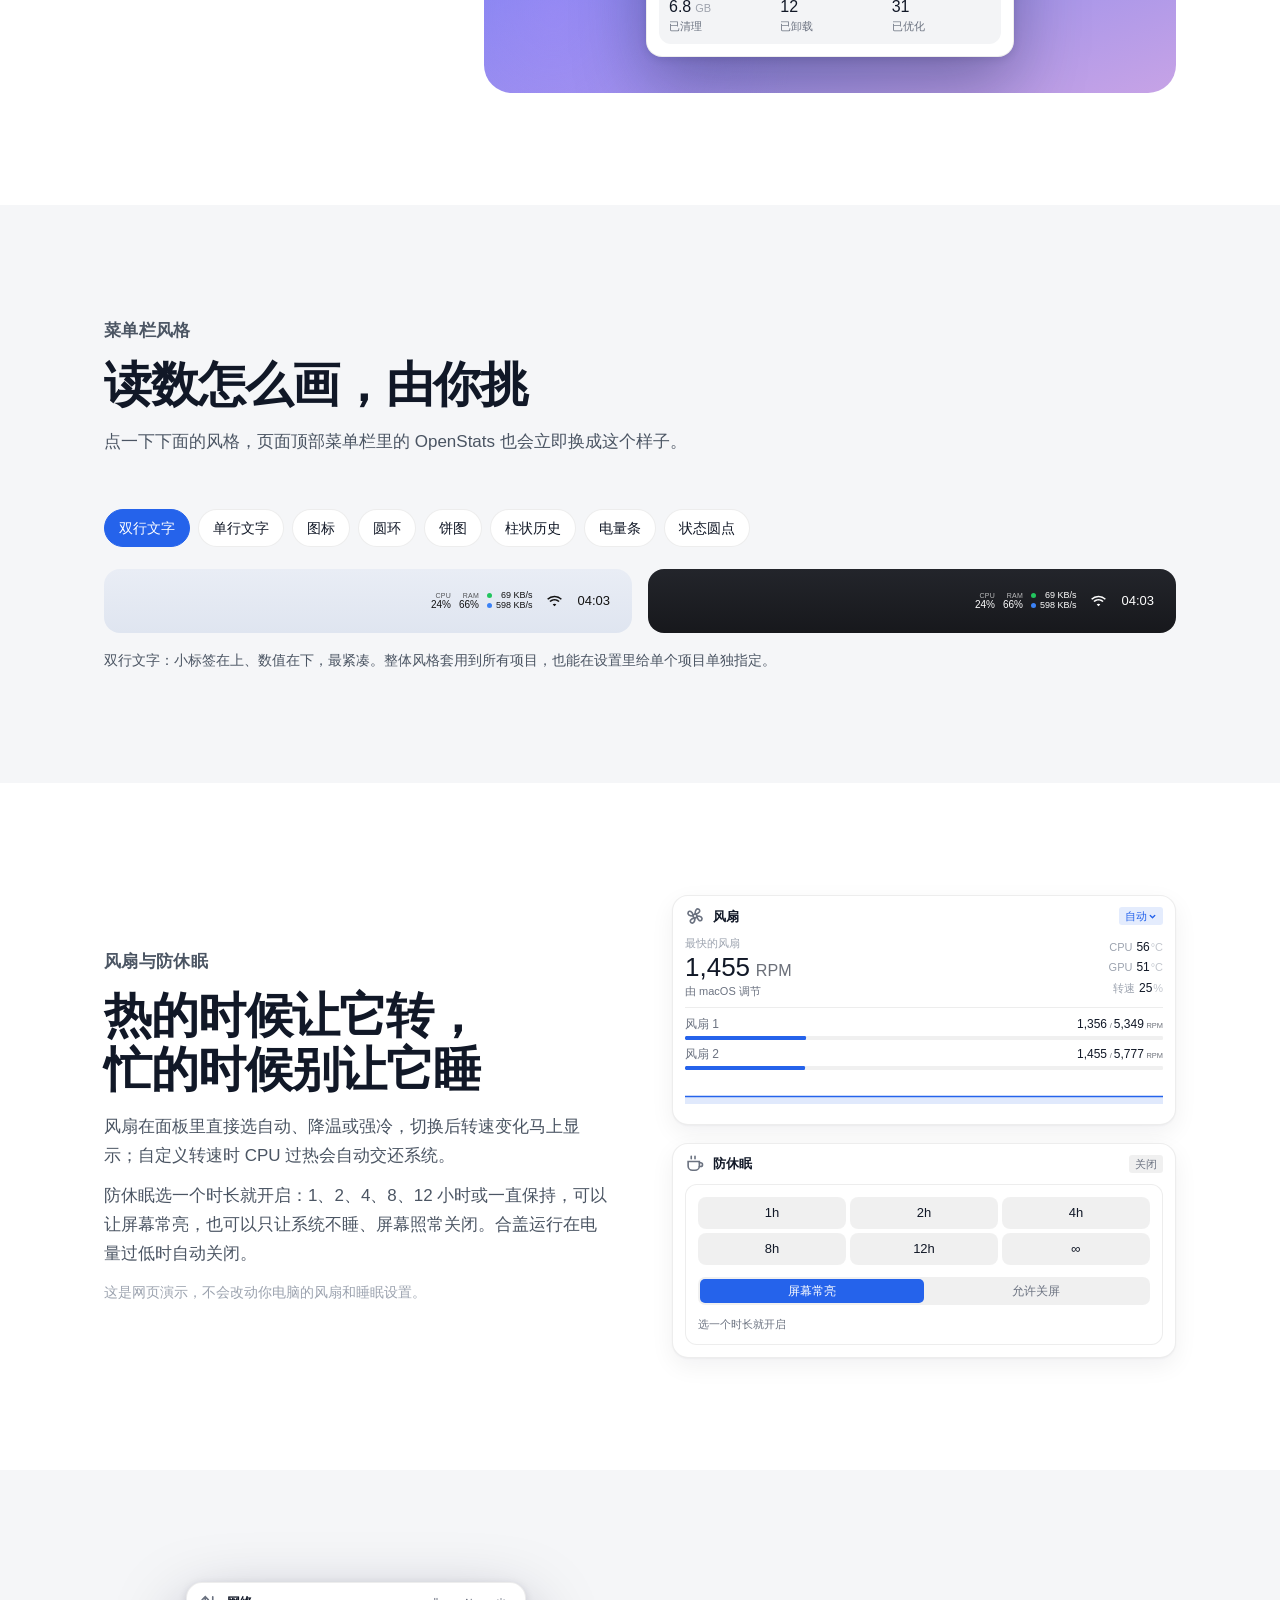
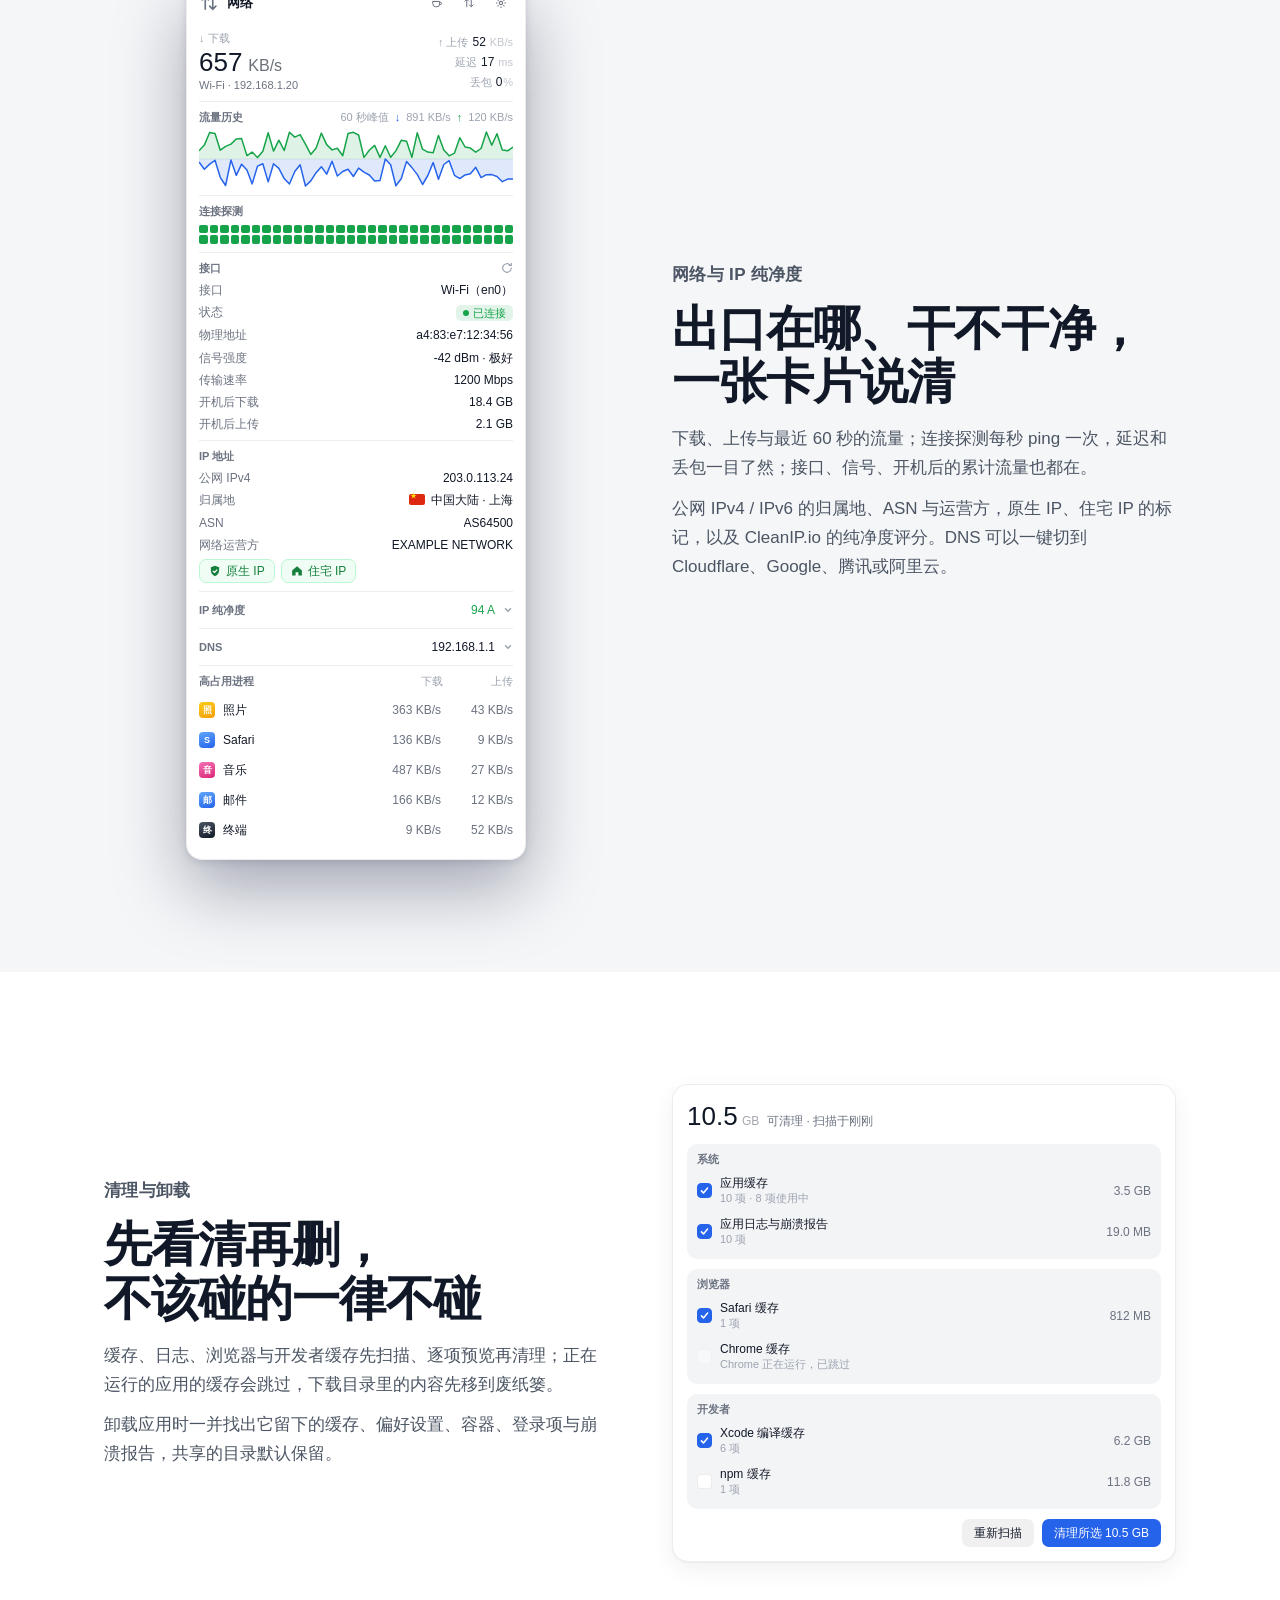
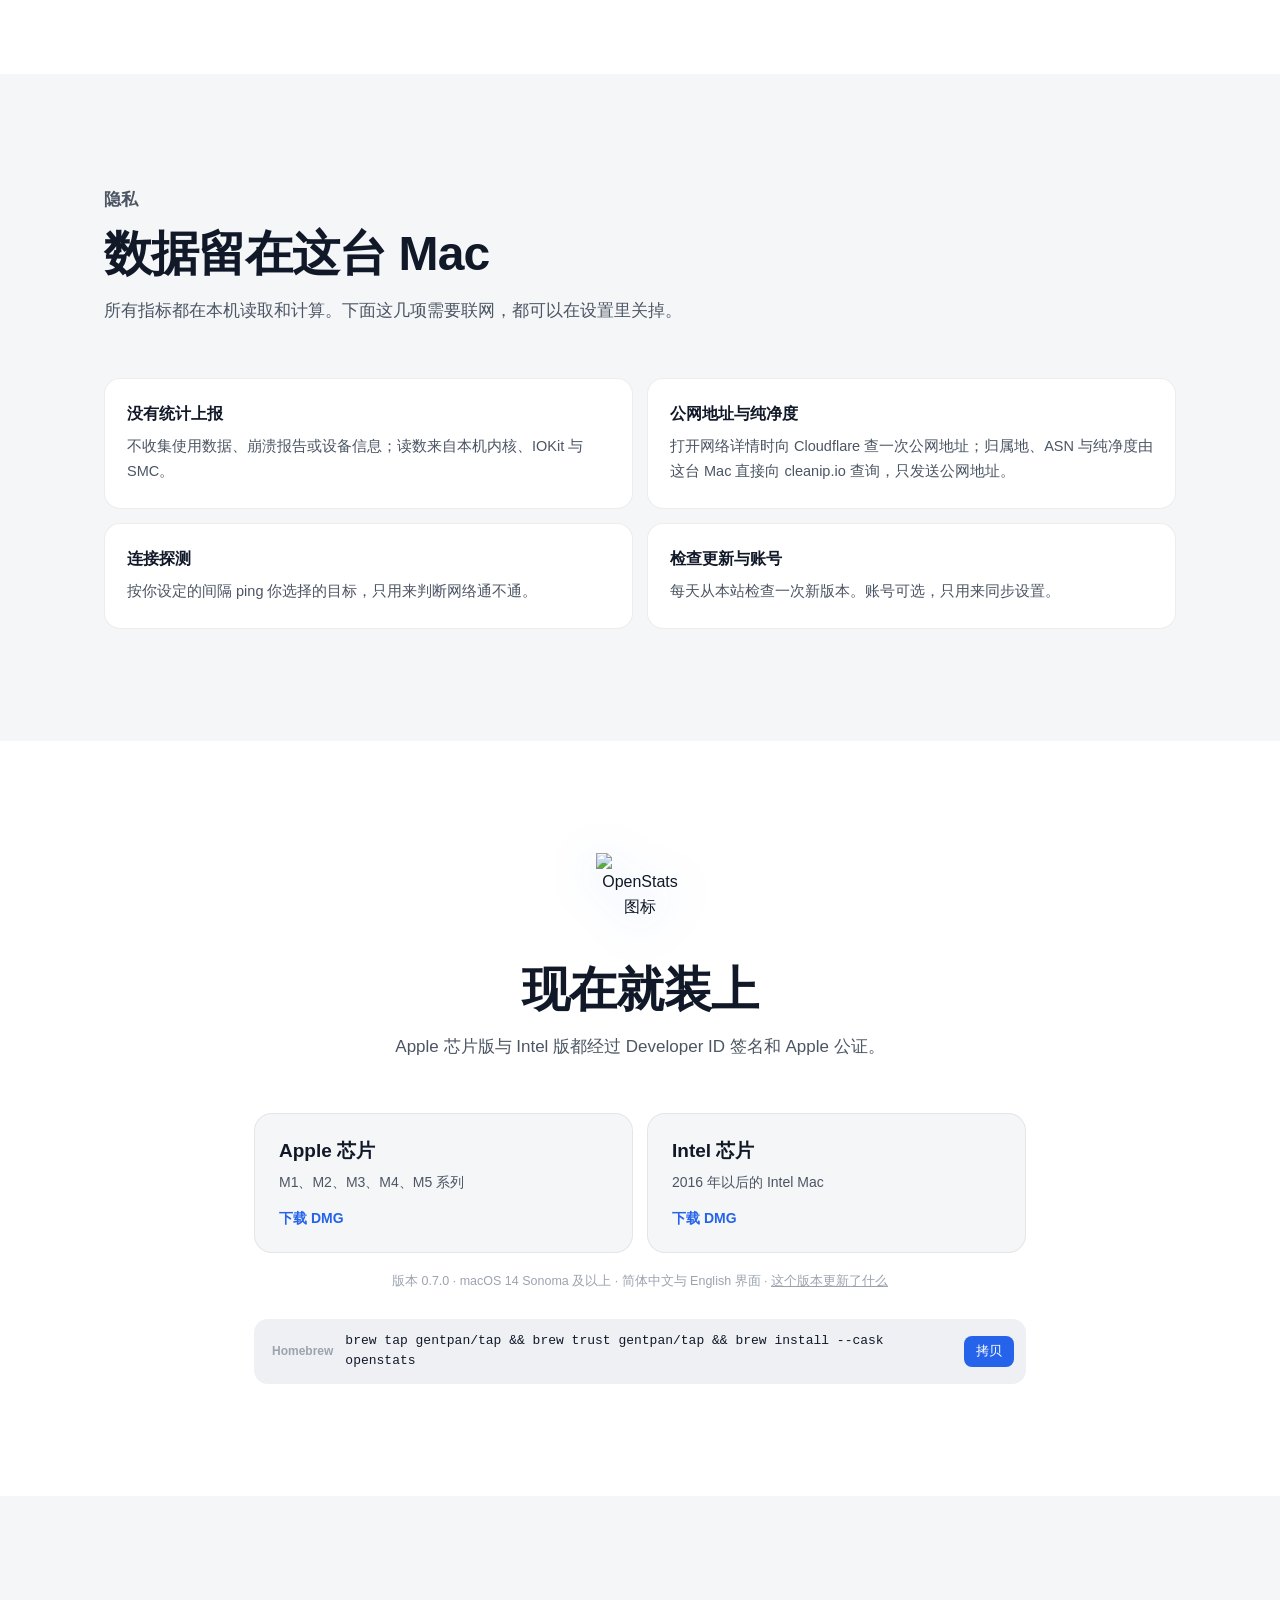
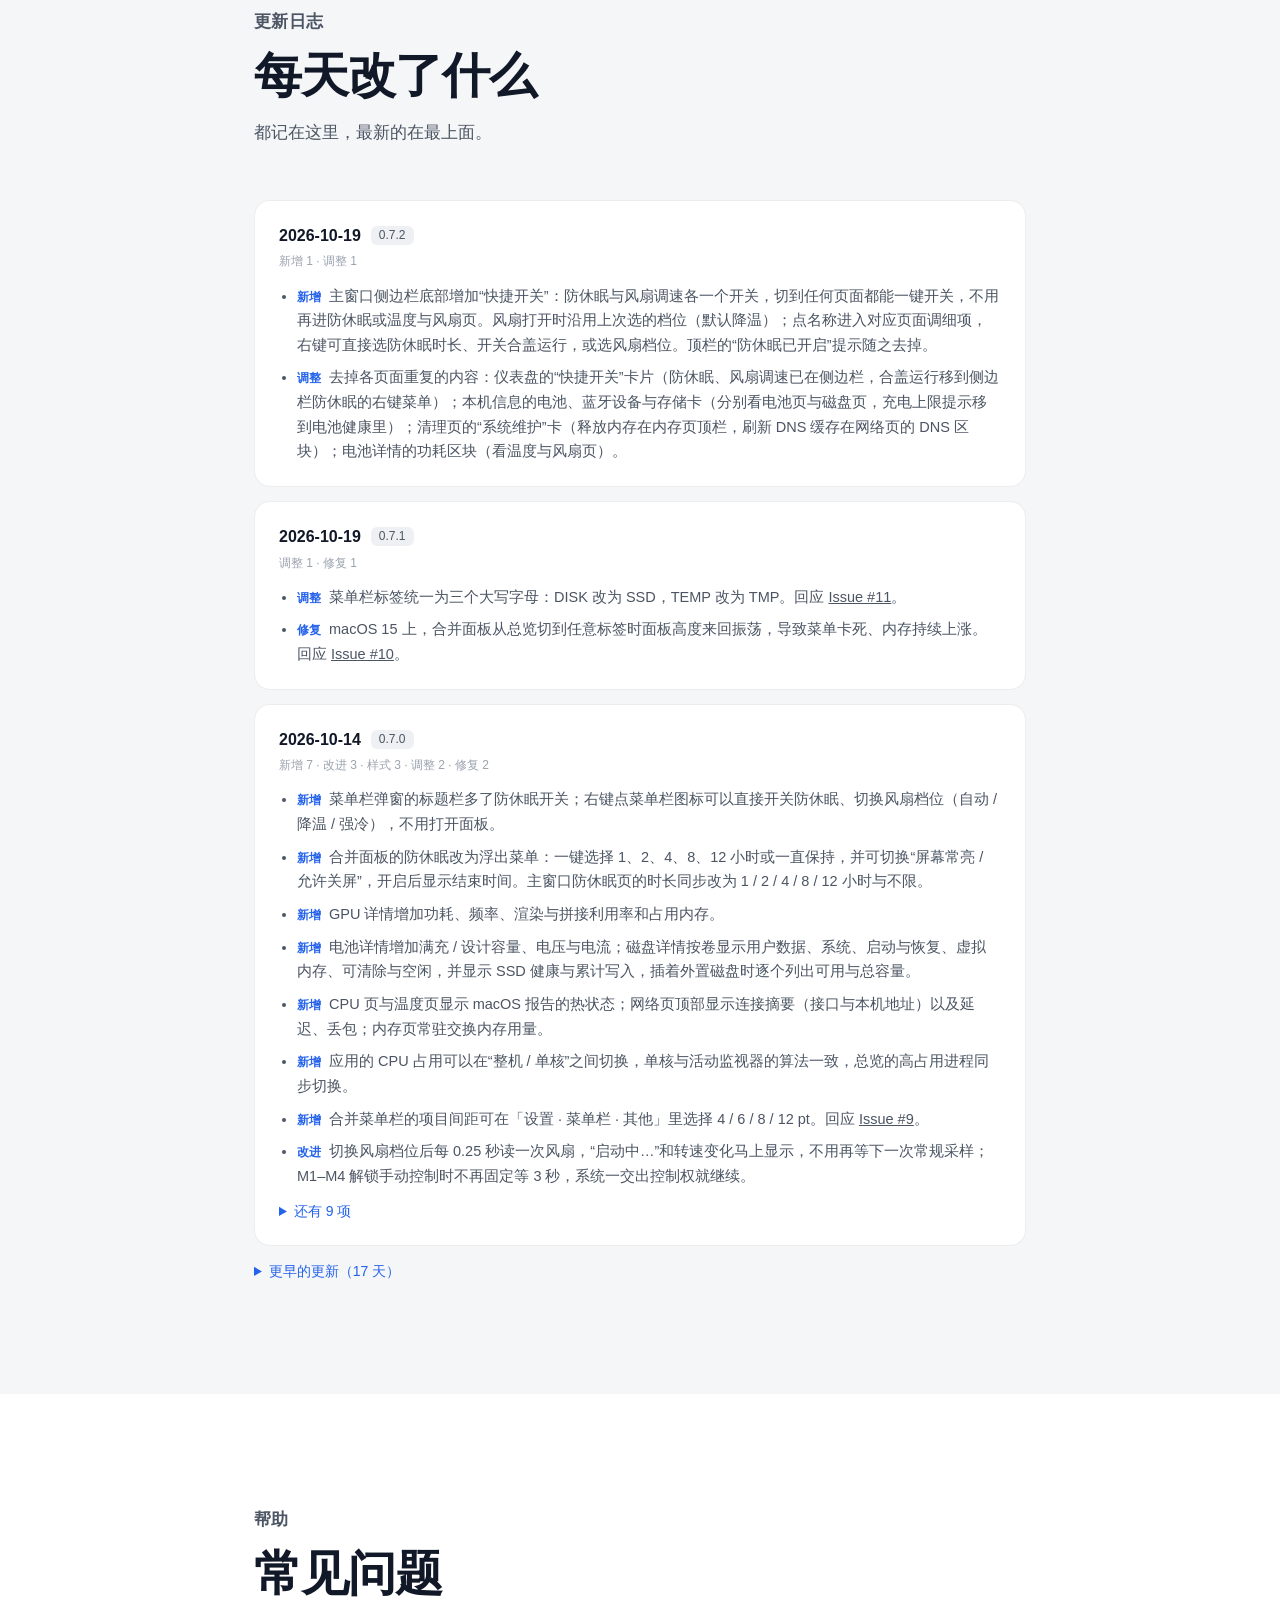
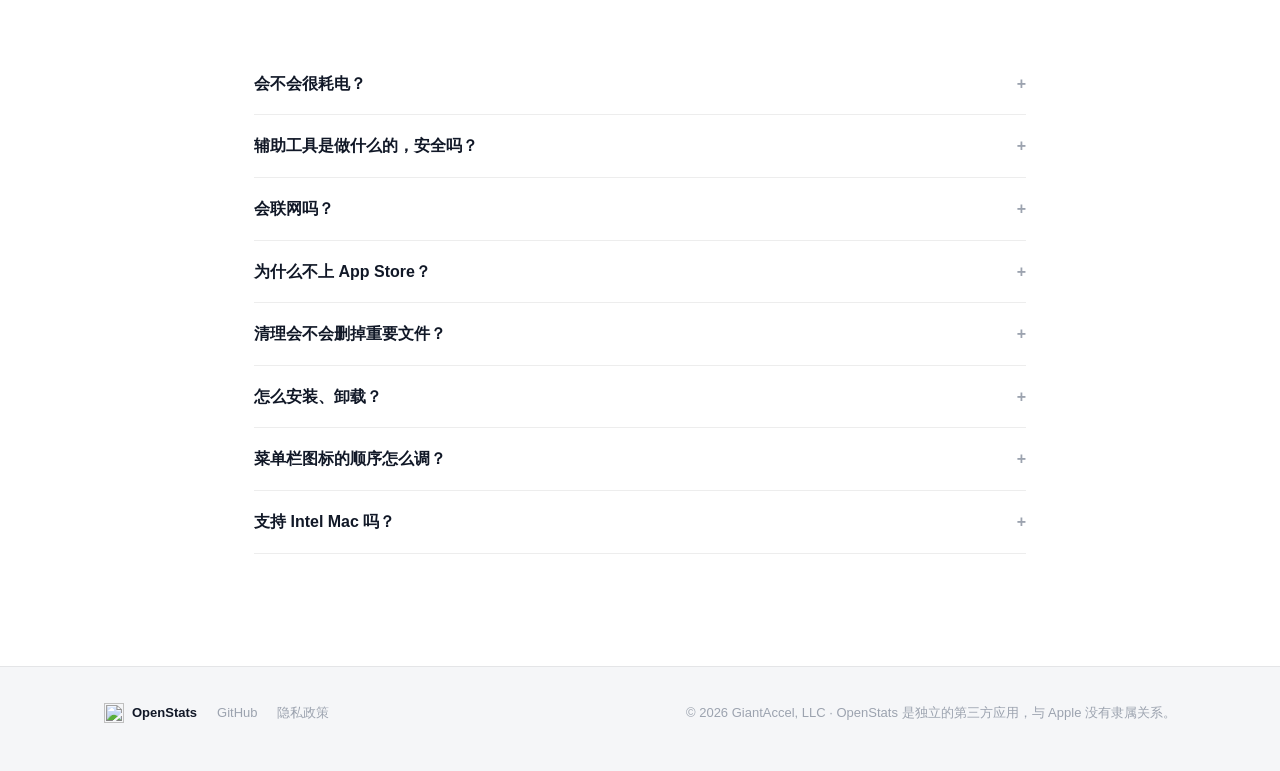
==== commit 75242ee7: "Release 0.7.2 (0125) Add sidebar quick toggles for keep awake and fan control, and drop content repe" ====
--- a/web/index.html
+++ b/web/index.html
@@ -335,6 +335,14 @@
       <!-- 由 Scripts/sync_changelog.py 从 CHANGELOG.md 生成，请勿手改。 -->
       <div class="log">
         <article class="log__day">
+          <div class="log__head"><time datetime="2026-10-19">2026-10-19</time><span class="log__tag">0.7.2</span></div>
+          <p class="log__counts">新增 1 · 调整 1</p>
+          <ul class="log__list">
+            <li><span class="log__kind">新增</span>主窗口侧边栏底部增加“快捷开关”：防休眠与风扇调速各一个开关，切到任何页面都能一键开关，不用再进防休眠或温度与风扇页。风扇打开时沿用上次选的档位（默认降温）；点名称进入对应页面调细项，右键可直接选防休眠时长、开关合盖运行，或选风扇档位。顶栏的“防休眠已开启”提示随之去掉。</li>
+            <li><span class="log__kind">调整</span>去掉各页面重复的内容：仪表盘的“快捷开关”卡片（防休眠、风扇调速已在侧边栏，合盖运行移到侧边栏防休眠的右键菜单）；本机信息的电池、蓝牙设备与存储卡（分别看电池页与磁盘页，充电上限提示移到电池健康里）；清理页的“系统维护”卡（释放内存在内存页顶栏，刷新 DNS 缓存在网络页的 DNS 区块）；电池详情的功耗区块（看温度与风扇页）。</li>
+          </ul>
+        </article>
+        <article class="log__day">
           <div class="log__head"><time datetime="2026-10-19">2026-10-19</time><span class="log__tag">0.7.1</span></div>
           <p class="log__counts">调整 1 · 修复 1</p>
           <ul class="log__list">
@@ -370,6 +378,8 @@
             </ul>
           </details>
         </article>
+        <details class="log__older">
+          <summary>更早的更新（17 天）</summary>
         <article class="log__day">
           <div class="log__head"><time datetime="2026-10-10">2026-10-10</time><span class="log__tag">0.6.4</span></div>
           <p class="log__counts">修复 2 · 改进 2 · 新增 1</p>
@@ -381,8 +391,6 @@
             <li><span class="log__kind">新增</span>合并菜单栏可在「设置 · 菜单栏 · 显示项目」用上移、下移按钮调整图标顺序，立即更新，并保存和同步设置；关闭项目后再开启仍记住位置。回应 <a href="https://github.com/gentpan/OpenStats/issues/7">Issue #7</a>。</li>
           </ul>
         </article>
-        <details class="log__older">
-          <summary>更早的更新（16 天）</summary>
         <article class="log__day">
           <div class="log__head"><time datetime="2026-10-09">2026-10-09</time><span class="log__tag">0.6.3</span></div>
           <p class="log__counts">修复 3</p>
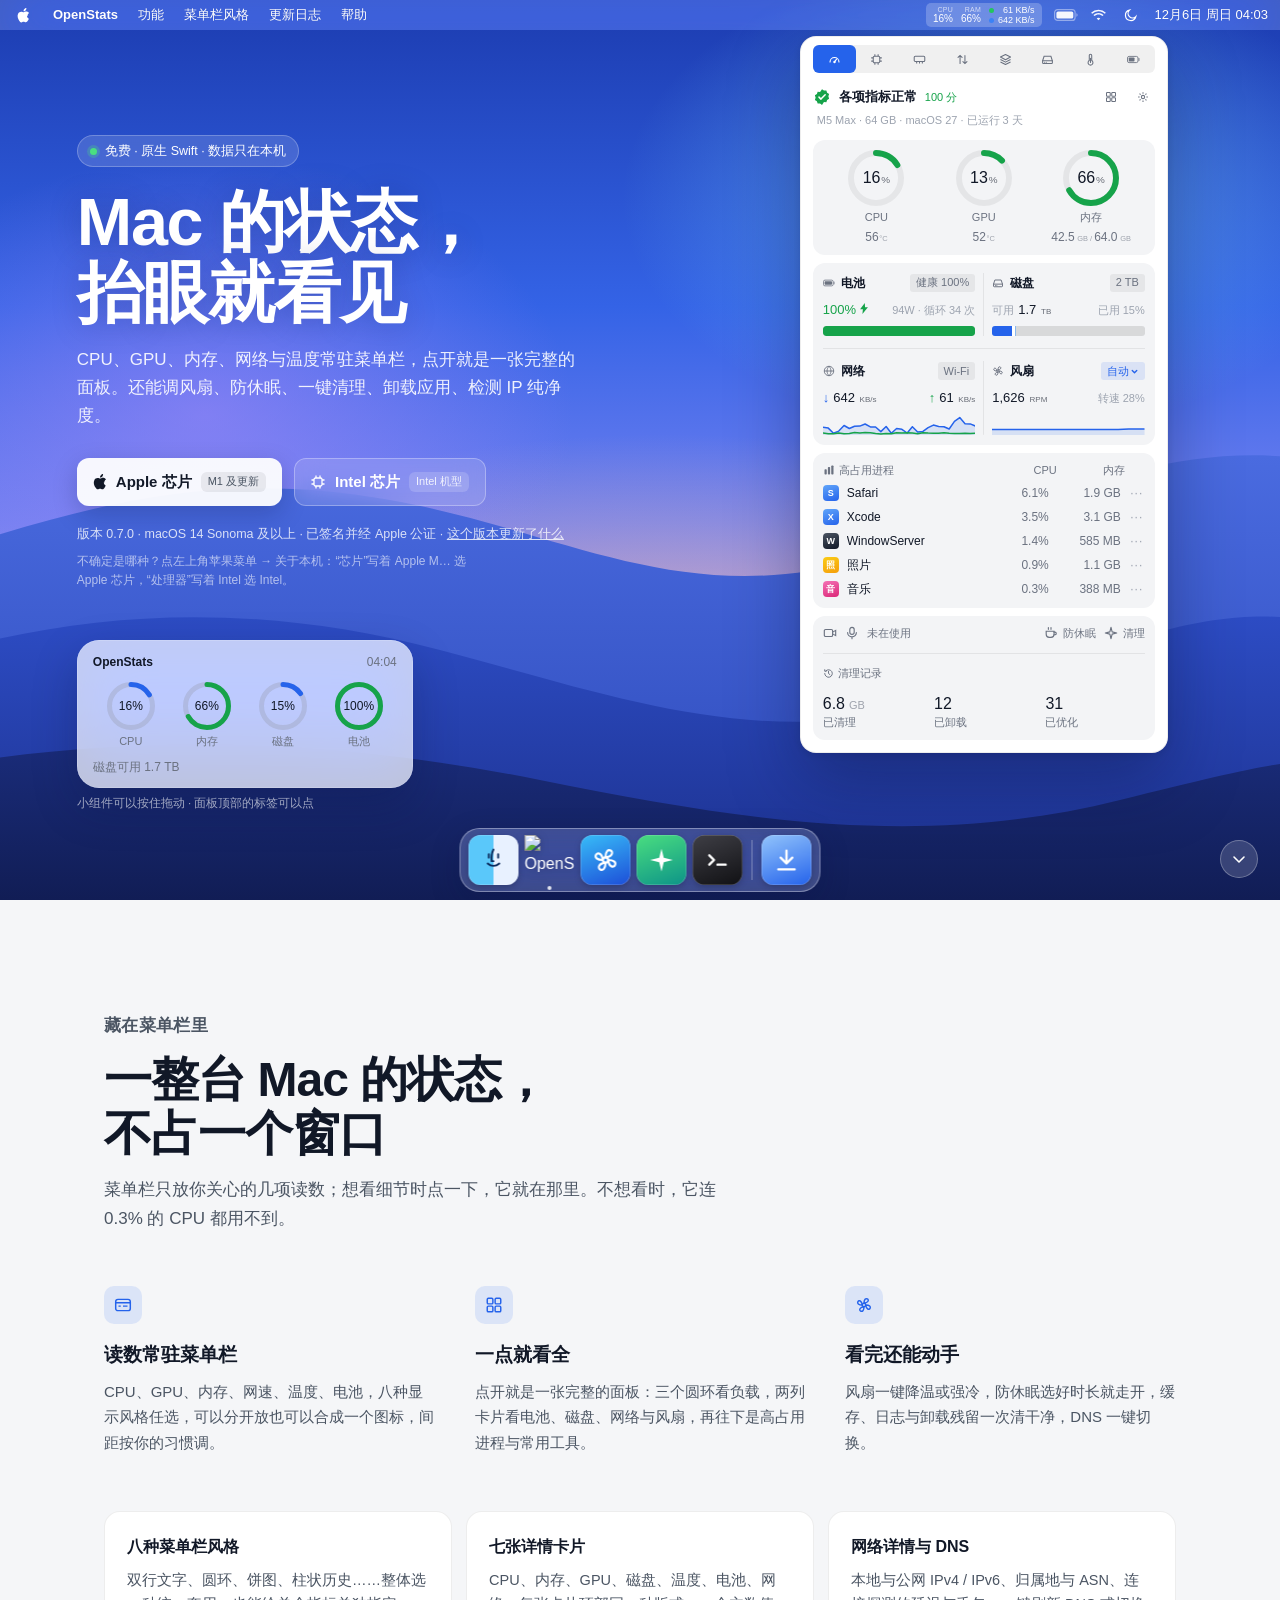
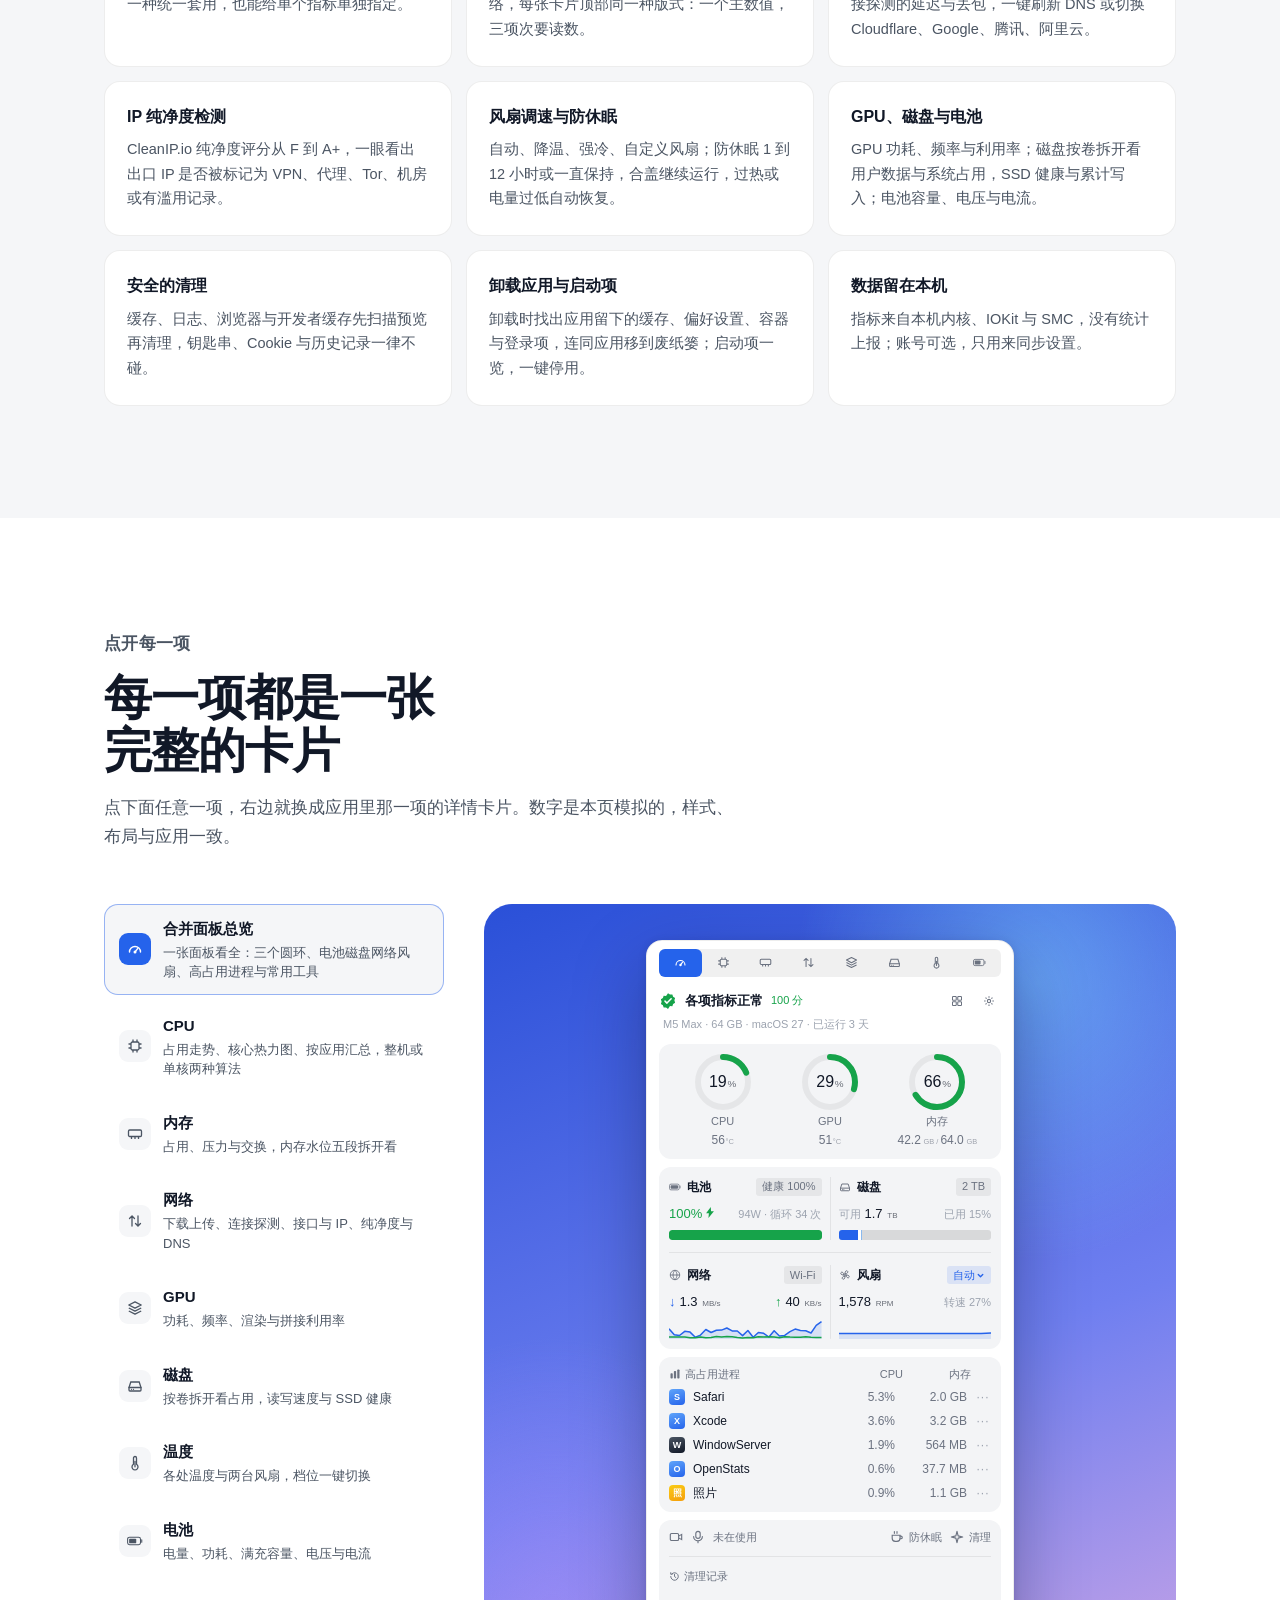
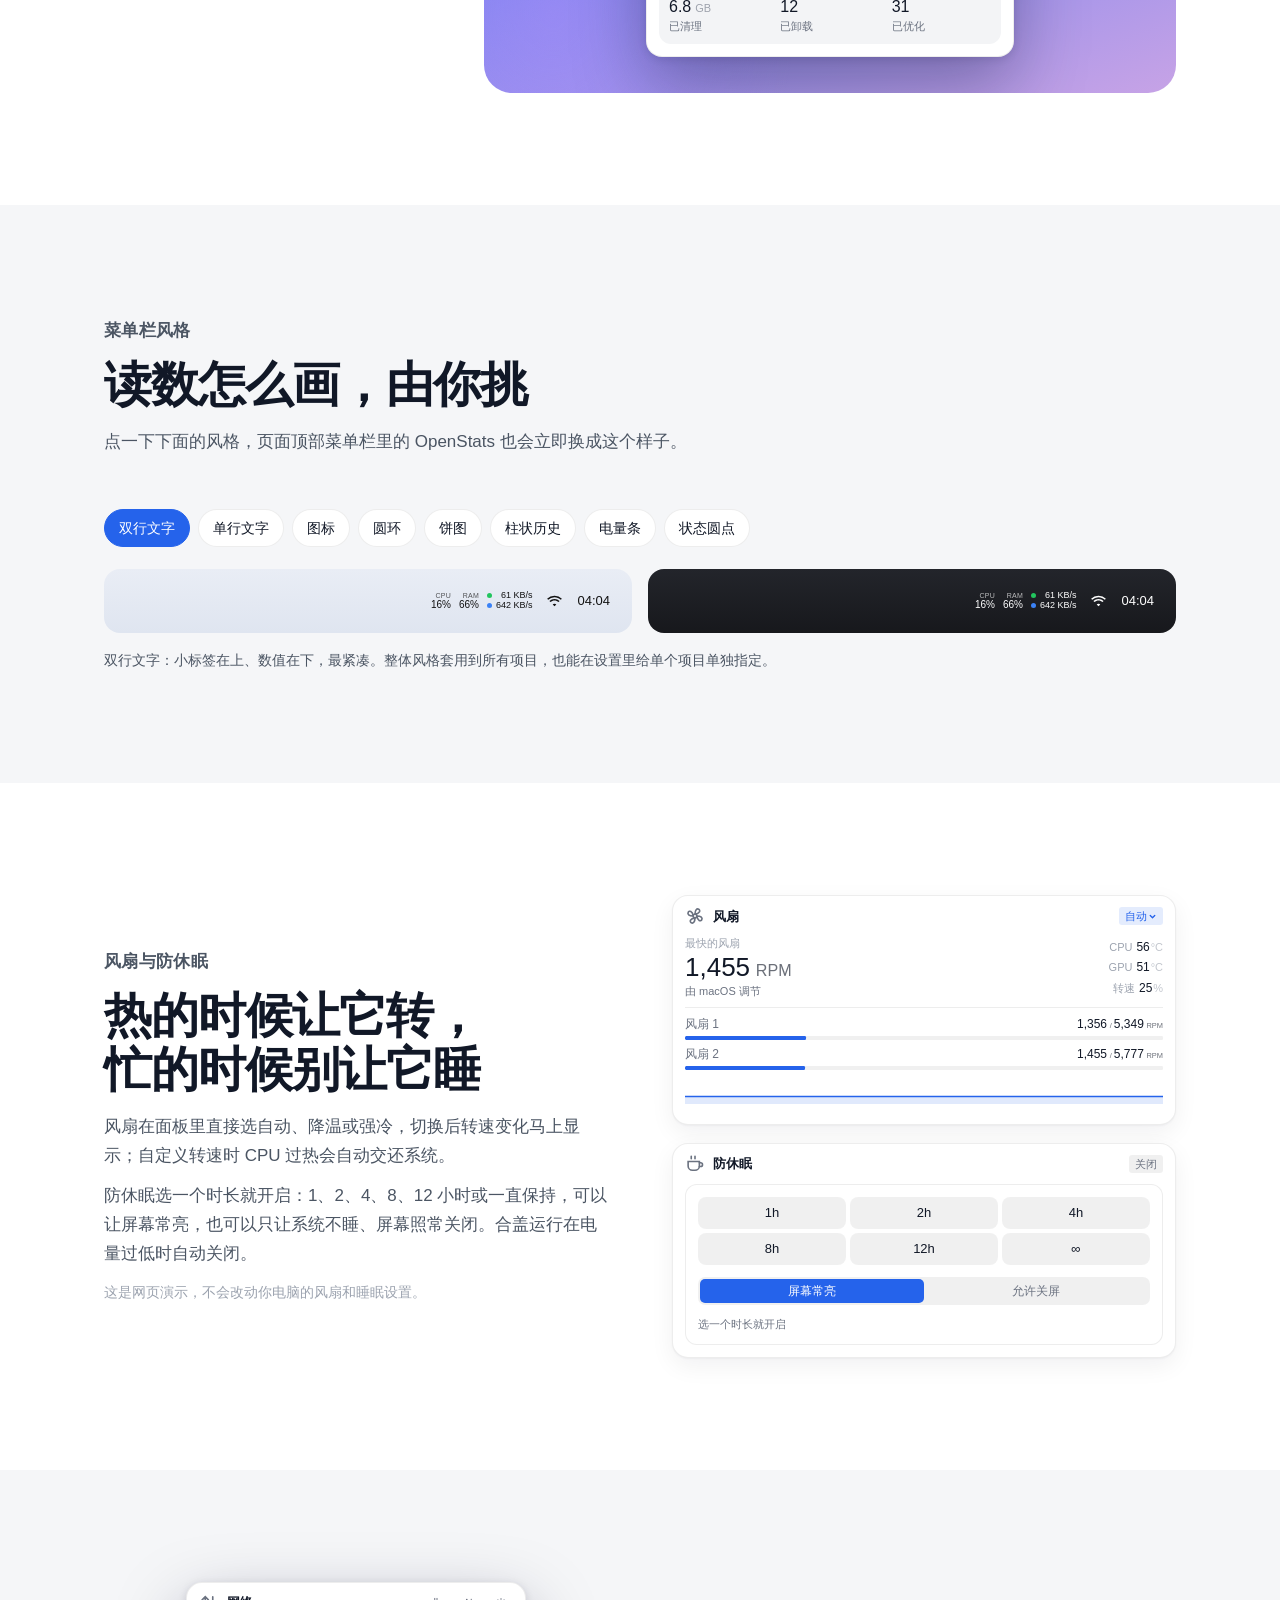
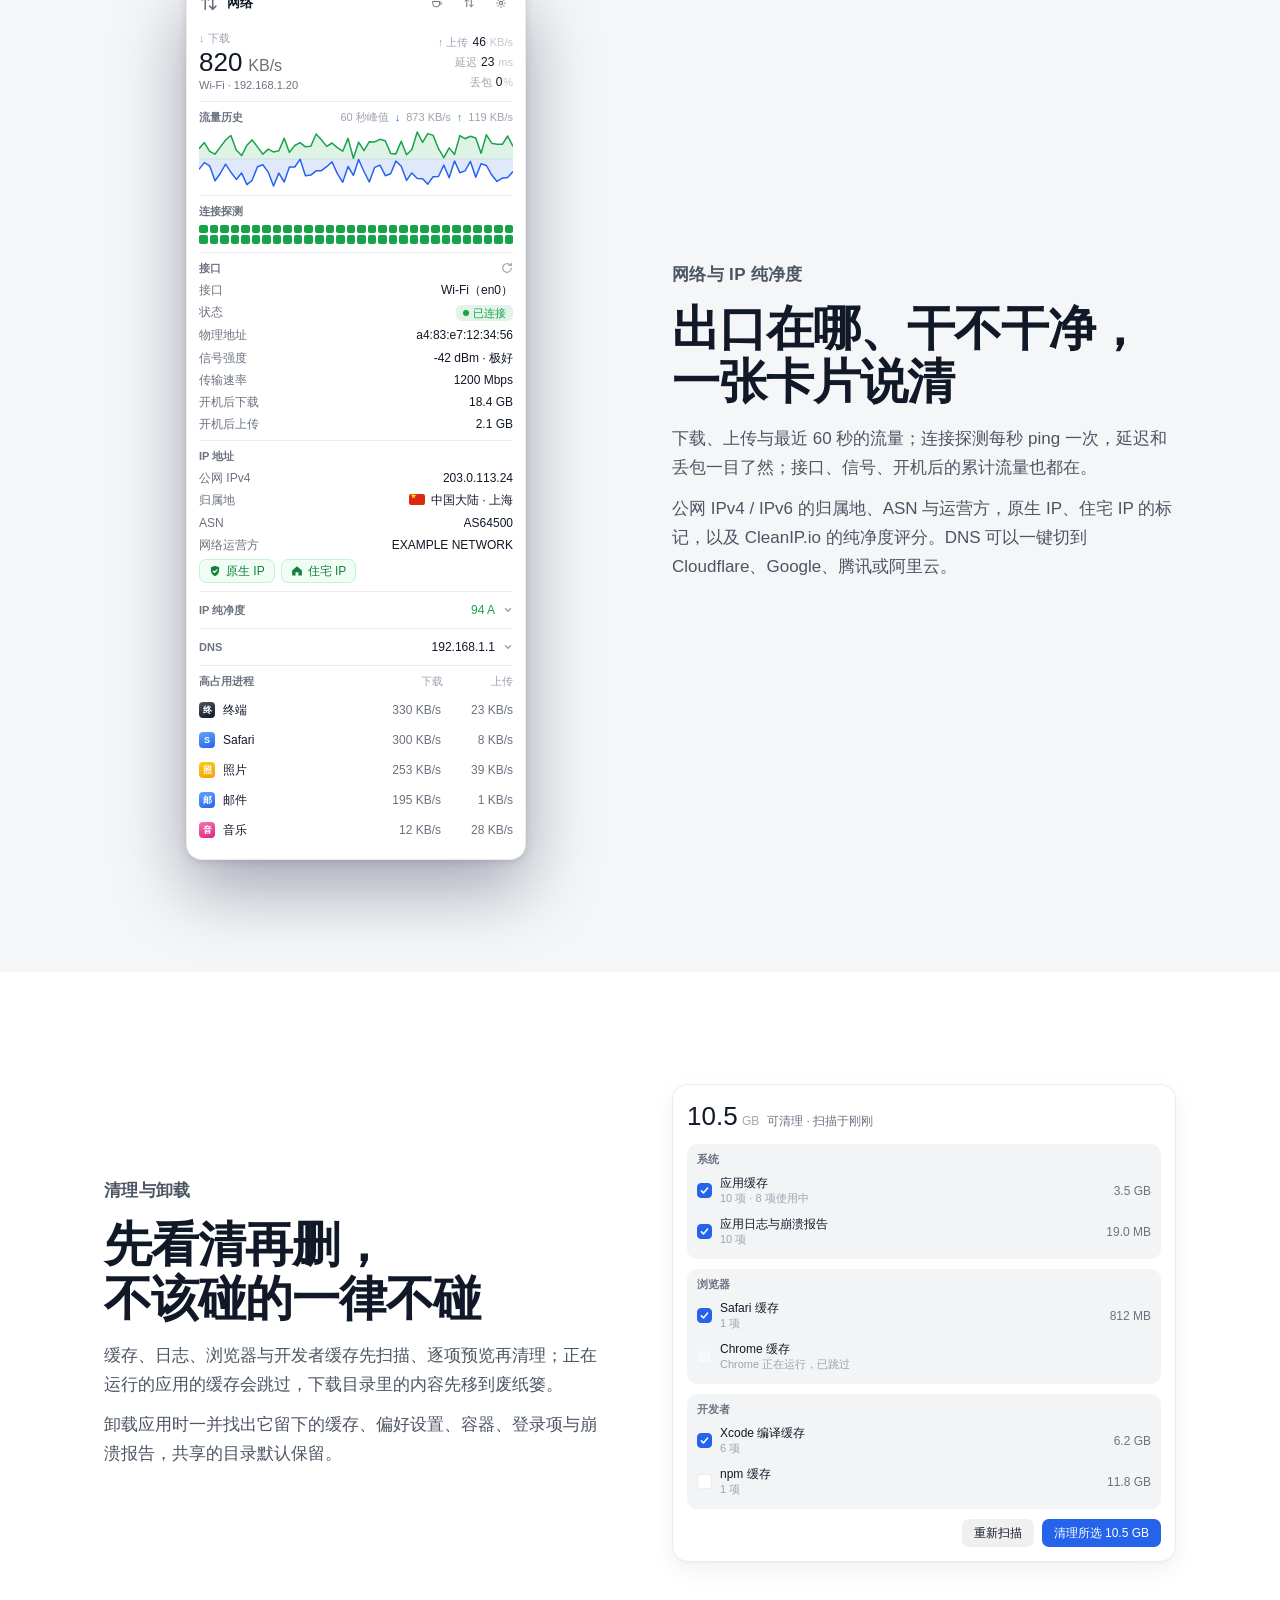
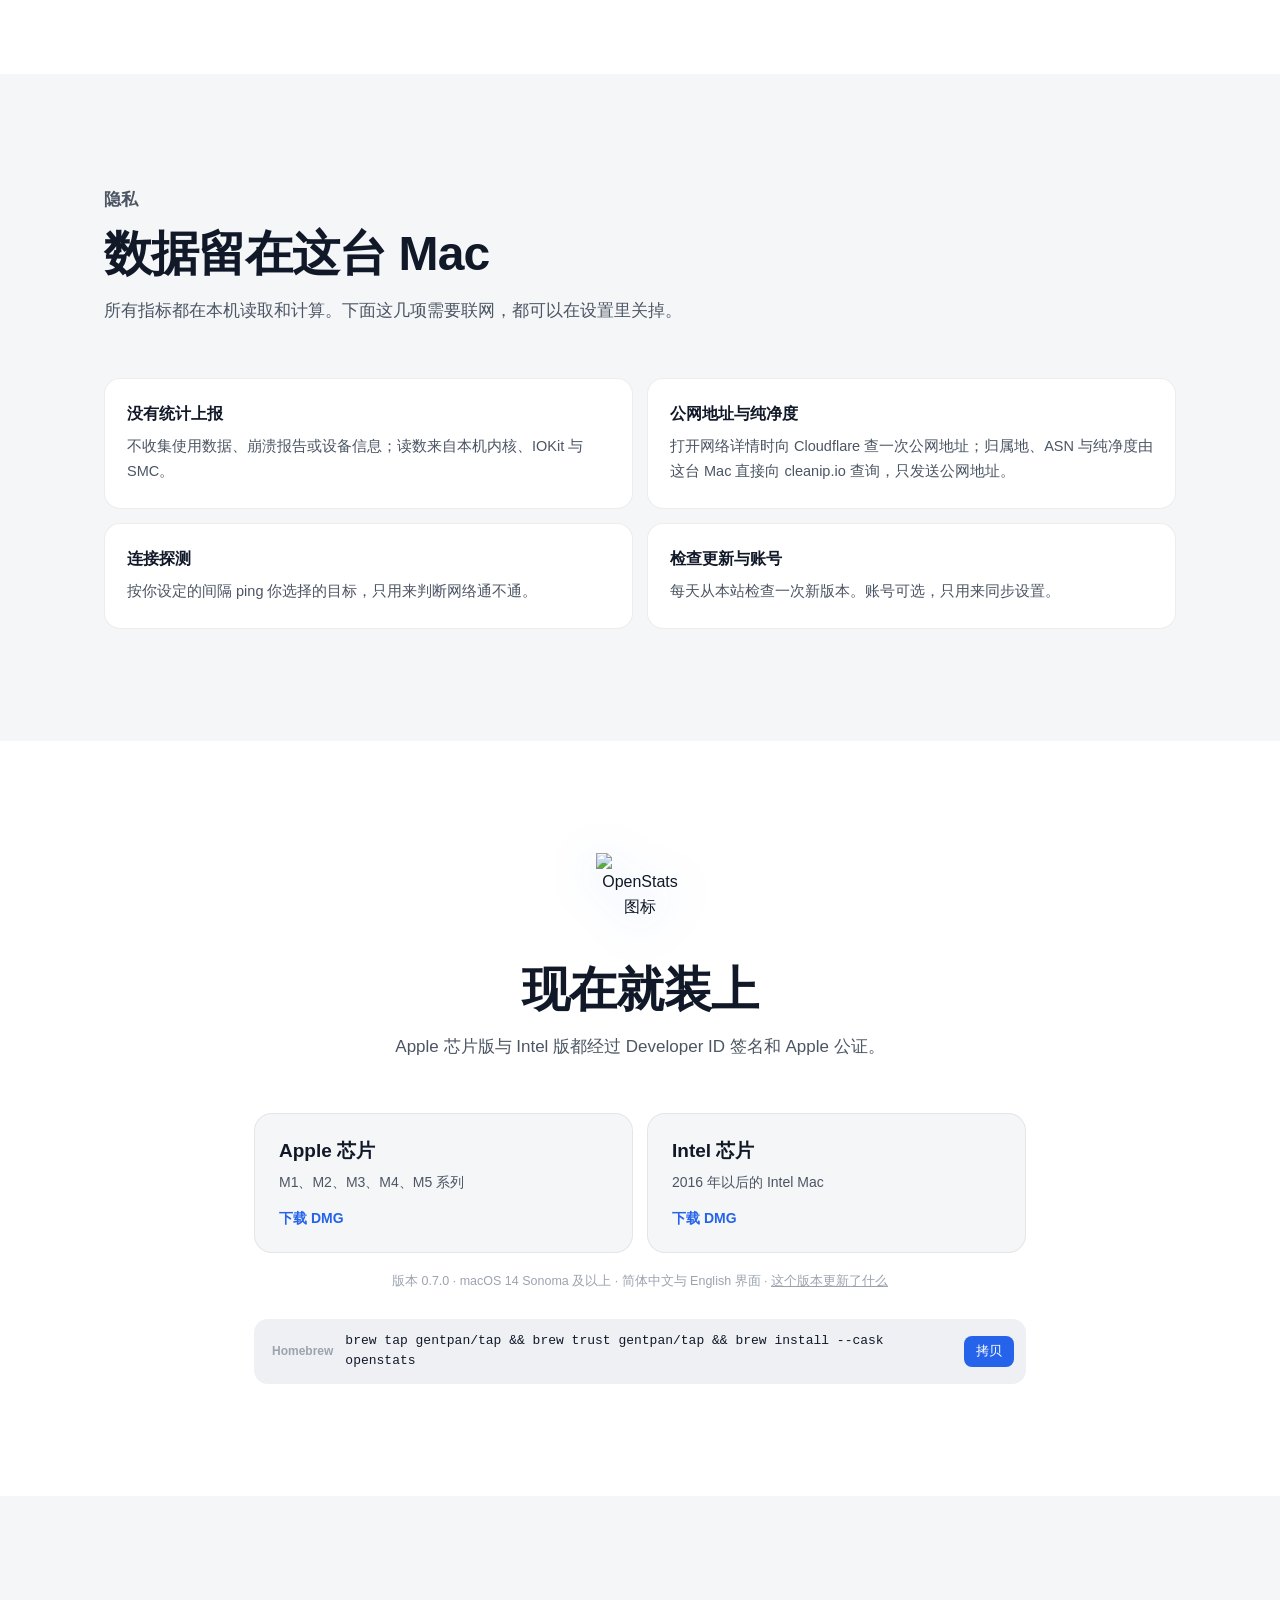
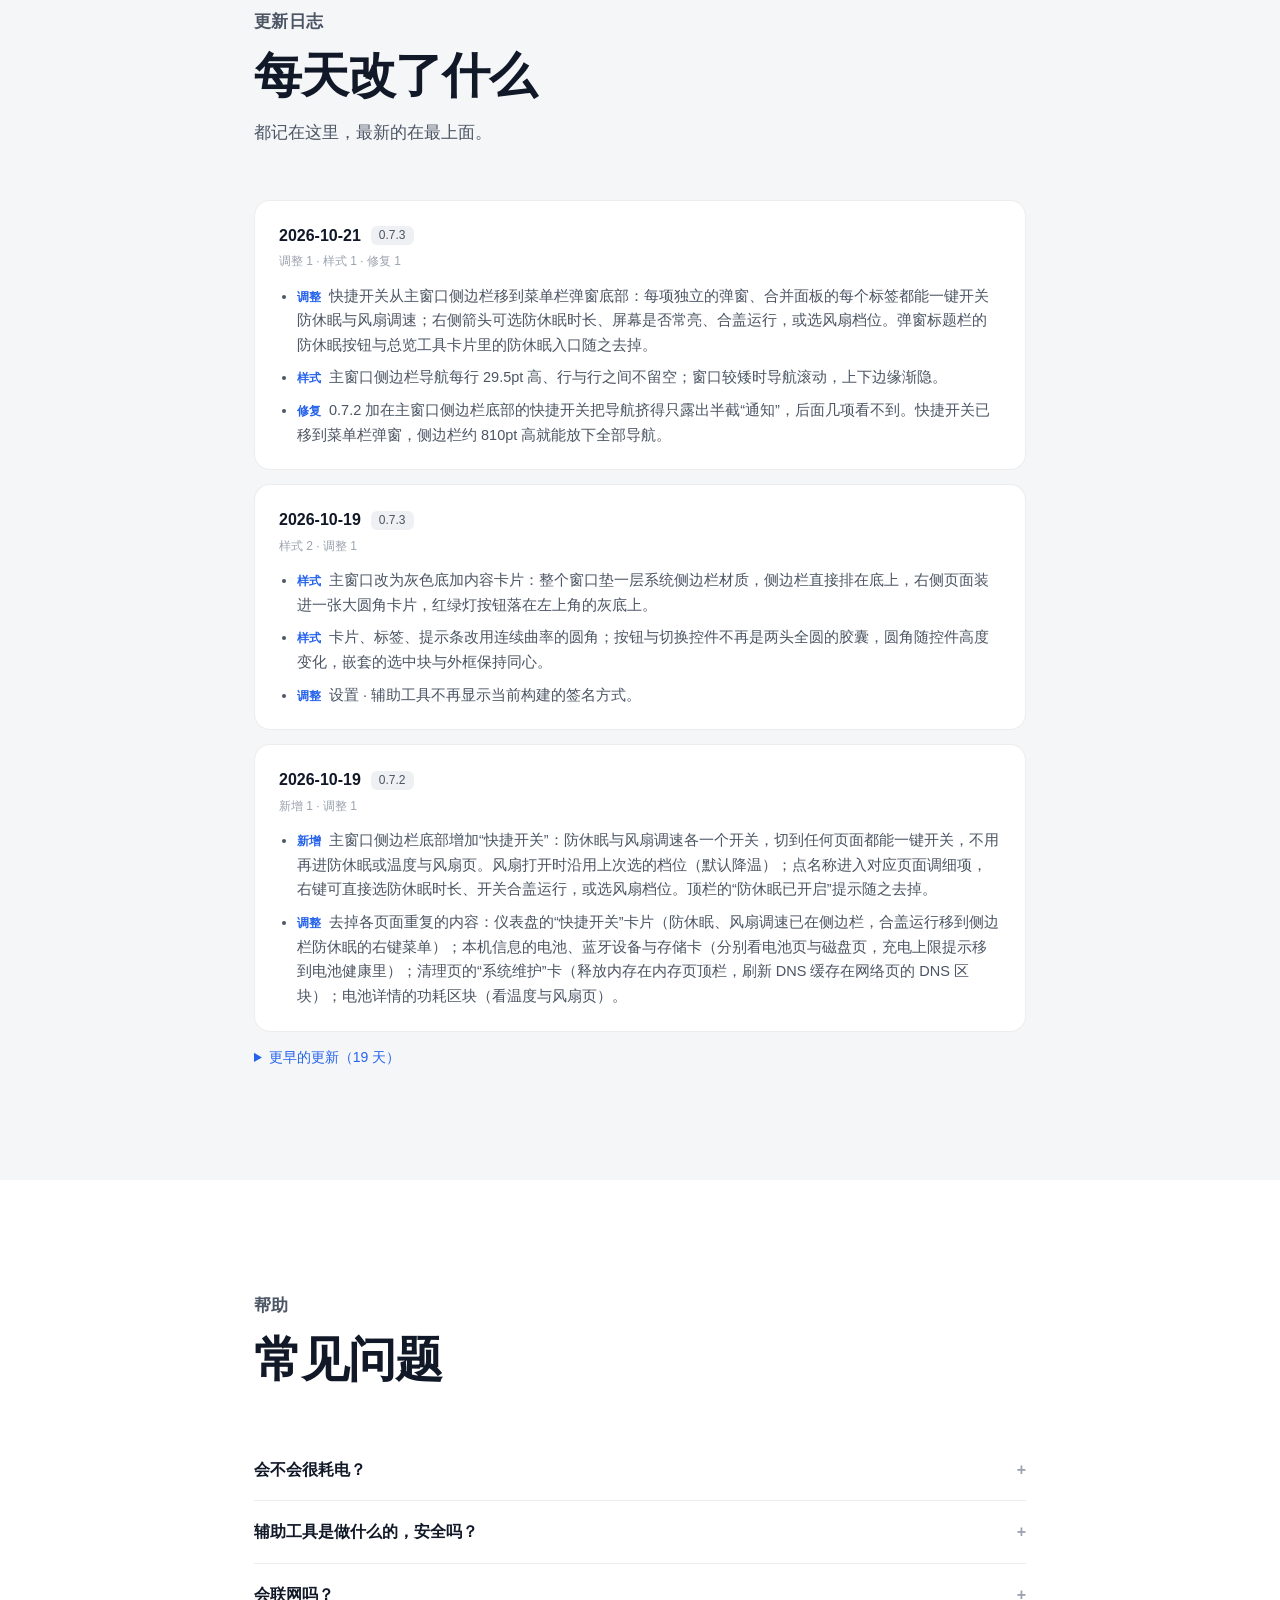
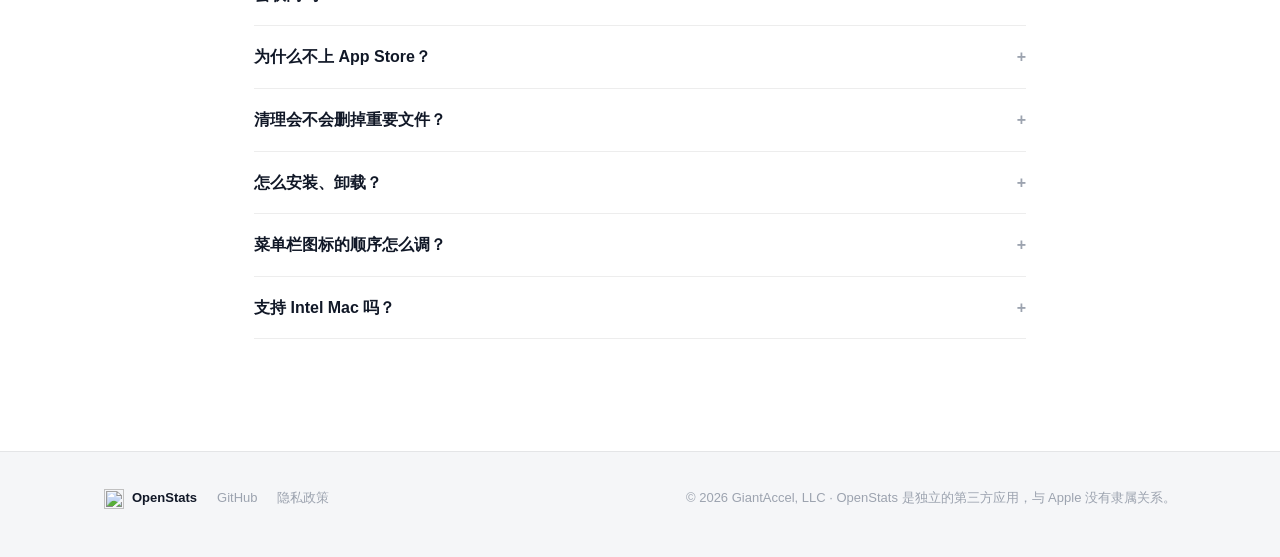
==== commit c65d7dd7: "Release 0.7.3 (0128) Move the quick toggles to the menu bar popovers, restyle the main window as a s" ====
--- a/web/index.html
+++ b/web/index.html
@@ -335,6 +335,24 @@
       <!-- 由 Scripts/sync_changelog.py 从 CHANGELOG.md 生成，请勿手改。 -->
       <div class="log">
         <article class="log__day">
+          <div class="log__head"><time datetime="2026-10-21">2026-10-21</time><span class="log__tag">0.7.3</span></div>
+          <p class="log__counts">调整 1 · 样式 1 · 修复 1</p>
+          <ul class="log__list">
+            <li><span class="log__kind">调整</span>快捷开关从主窗口侧边栏移到菜单栏弹窗底部：每项独立的弹窗、合并面板的每个标签都能一键开关防休眠与风扇调速；右侧箭头可选防休眠时长、屏幕是否常亮、合盖运行，或选风扇档位。弹窗标题栏的防休眠按钮与总览工具卡片里的防休眠入口随之去掉。</li>
+            <li><span class="log__kind">样式</span>主窗口侧边栏导航每行 29.5pt 高、行与行之间不留空；窗口较矮时导航滚动，上下边缘渐隐。</li>
+            <li><span class="log__kind">修复</span>0.7.2 加在主窗口侧边栏底部的快捷开关把导航挤得只露出半截“通知”，后面几项看不到。快捷开关已移到菜单栏弹窗，侧边栏约 810pt 高就能放下全部导航。</li>
+          </ul>
+        </article>
+        <article class="log__day">
+          <div class="log__head"><time datetime="2026-10-19">2026-10-19</time><span class="log__tag">0.7.3</span></div>
+          <p class="log__counts">样式 2 · 调整 1</p>
+          <ul class="log__list">
+            <li><span class="log__kind">样式</span>主窗口改为灰色底加内容卡片：整个窗口垫一层系统侧边栏材质，侧边栏直接排在底上，右侧页面装进一张大圆角卡片，红绿灯按钮落在左上角的灰底上。</li>
+            <li><span class="log__kind">样式</span>卡片、标签、提示条改用连续曲率的圆角；按钮与切换控件不再是两头全圆的胶囊，圆角随控件高度变化，嵌套的选中块与外框保持同心。</li>
+            <li><span class="log__kind">调整</span>设置 · 辅助工具不再显示当前构建的签名方式。</li>
+          </ul>
+        </article>
+        <article class="log__day">
           <div class="log__head"><time datetime="2026-10-19">2026-10-19</time><span class="log__tag">0.7.2</span></div>
           <p class="log__counts">新增 1 · 调整 1</p>
           <ul class="log__list">
@@ -342,6 +360,8 @@
             <li><span class="log__kind">调整</span>去掉各页面重复的内容：仪表盘的“快捷开关”卡片（防休眠、风扇调速已在侧边栏，合盖运行移到侧边栏防休眠的右键菜单）；本机信息的电池、蓝牙设备与存储卡（分别看电池页与磁盘页，充电上限提示移到电池健康里）；清理页的“系统维护”卡（释放内存在内存页顶栏，刷新 DNS 缓存在网络页的 DNS 区块）；电池详情的功耗区块（看温度与风扇页）。</li>
           </ul>
         </article>
+        <details class="log__older">
+          <summary>更早的更新（19 天）</summary>
         <article class="log__day">
           <div class="log__head"><time datetime="2026-10-19">2026-10-19</time><span class="log__tag">0.7.1</span></div>
           <p class="log__counts">调整 1 · 修复 1</p>
@@ -378,8 +398,6 @@
             </ul>
           </details>
         </article>
-        <details class="log__older">
-          <summary>更早的更新（17 天）</summary>
         <article class="log__day">
           <div class="log__head"><time datetime="2026-10-10">2026-10-10</time><span class="log__tag">0.6.4</span></div>
           <p class="log__counts">修复 2 · 改进 2 · 新增 1</p>
